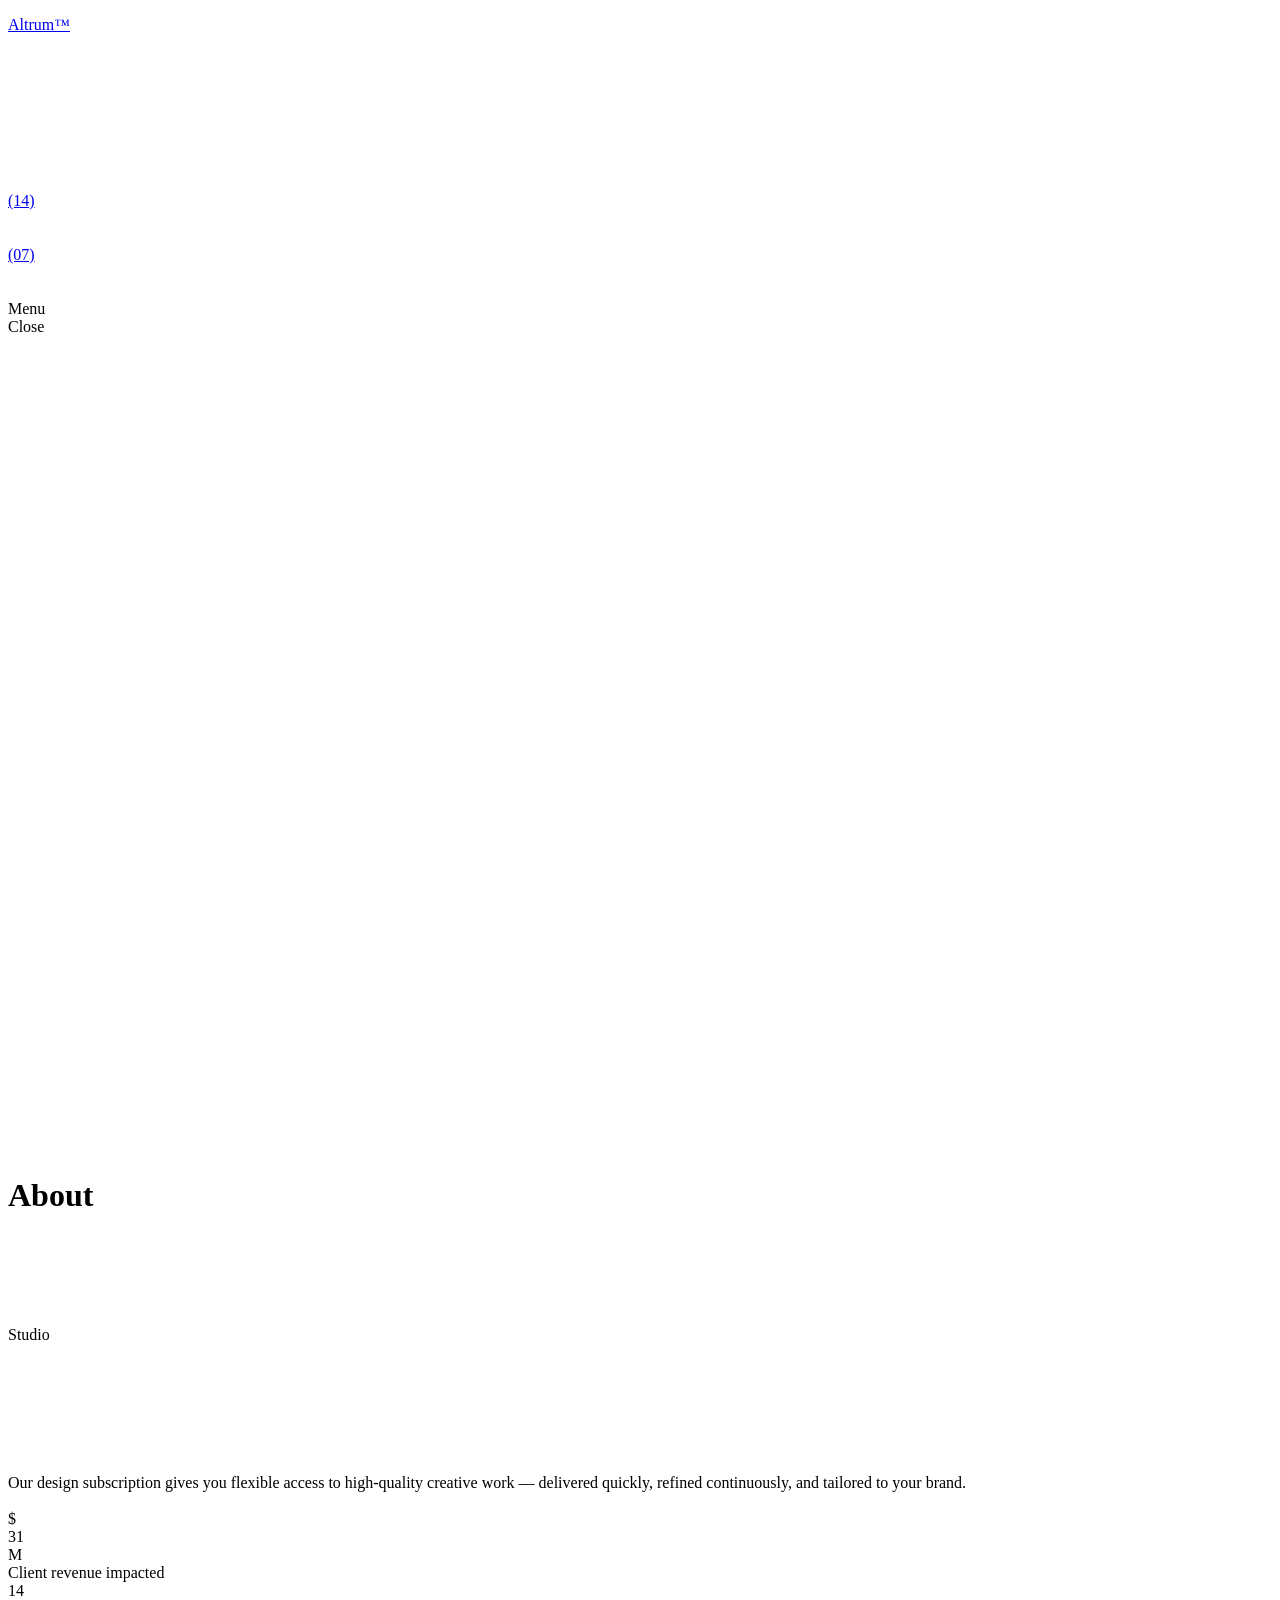
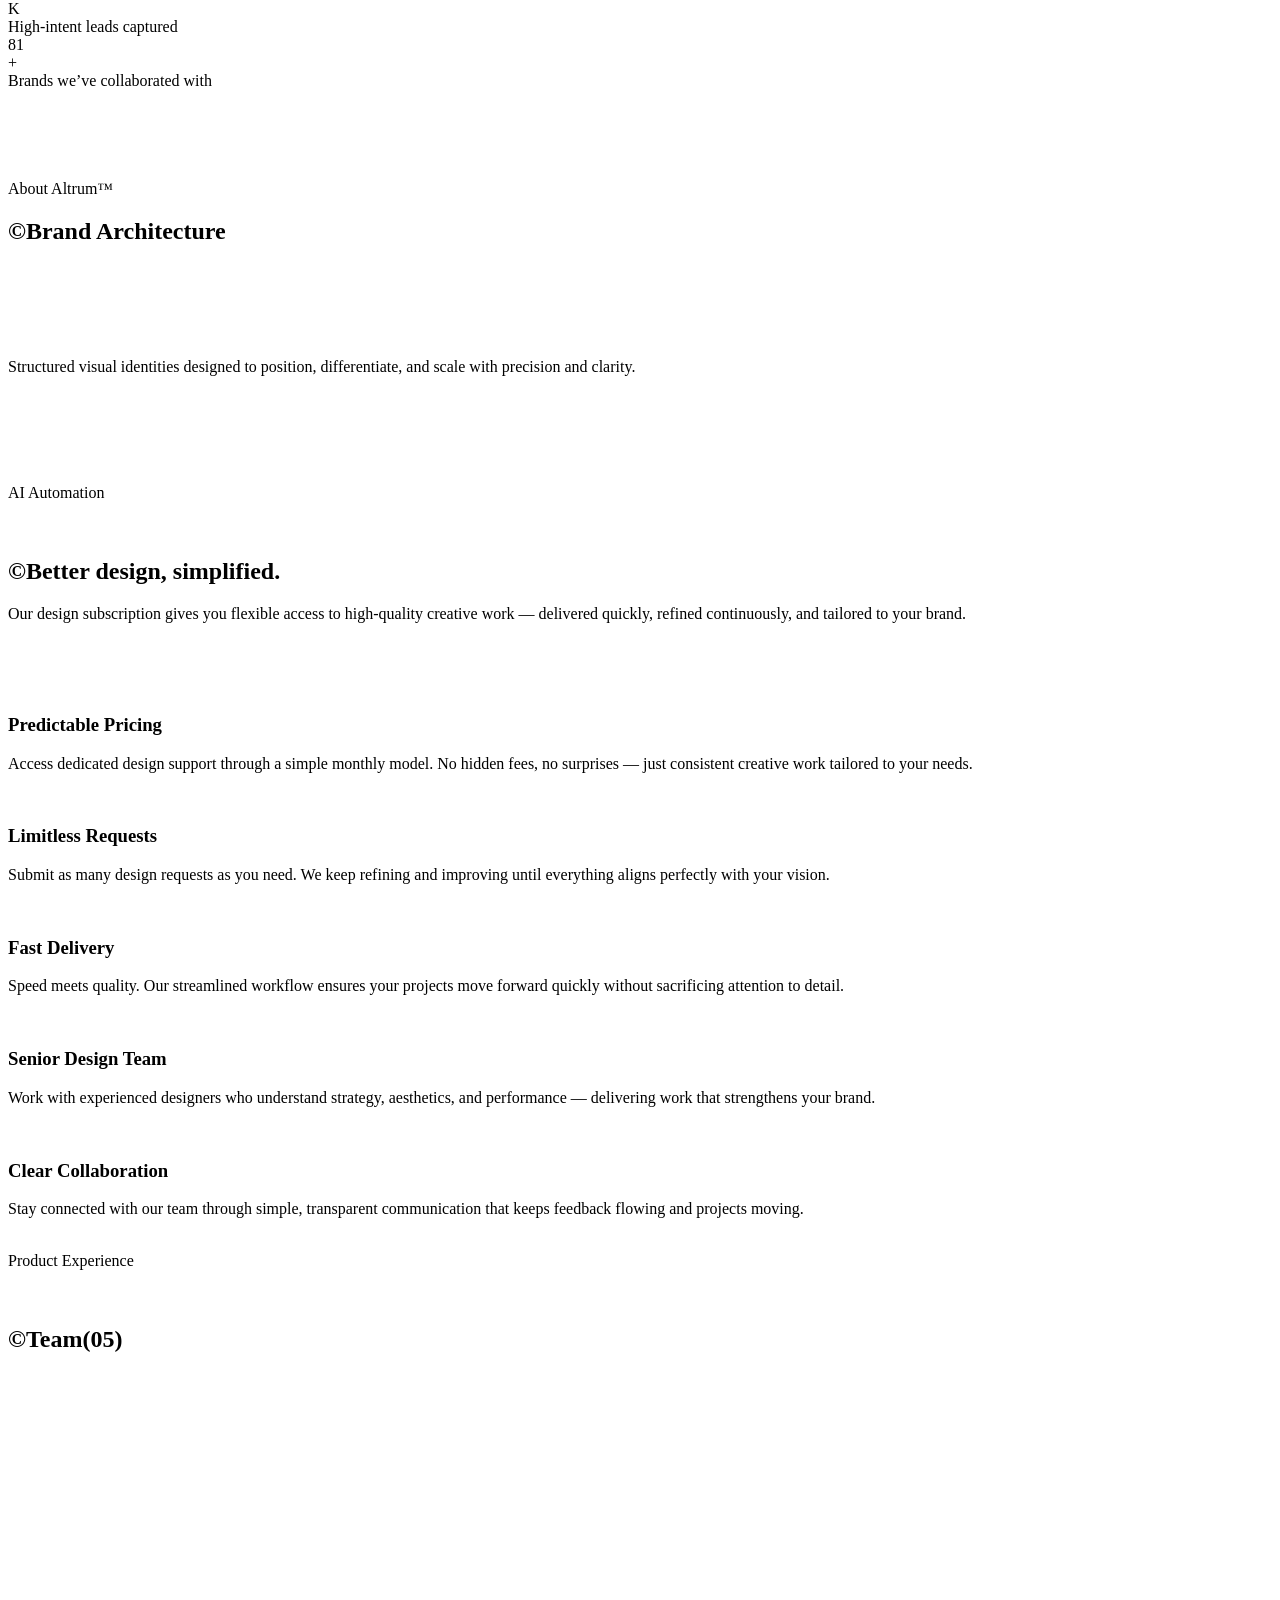
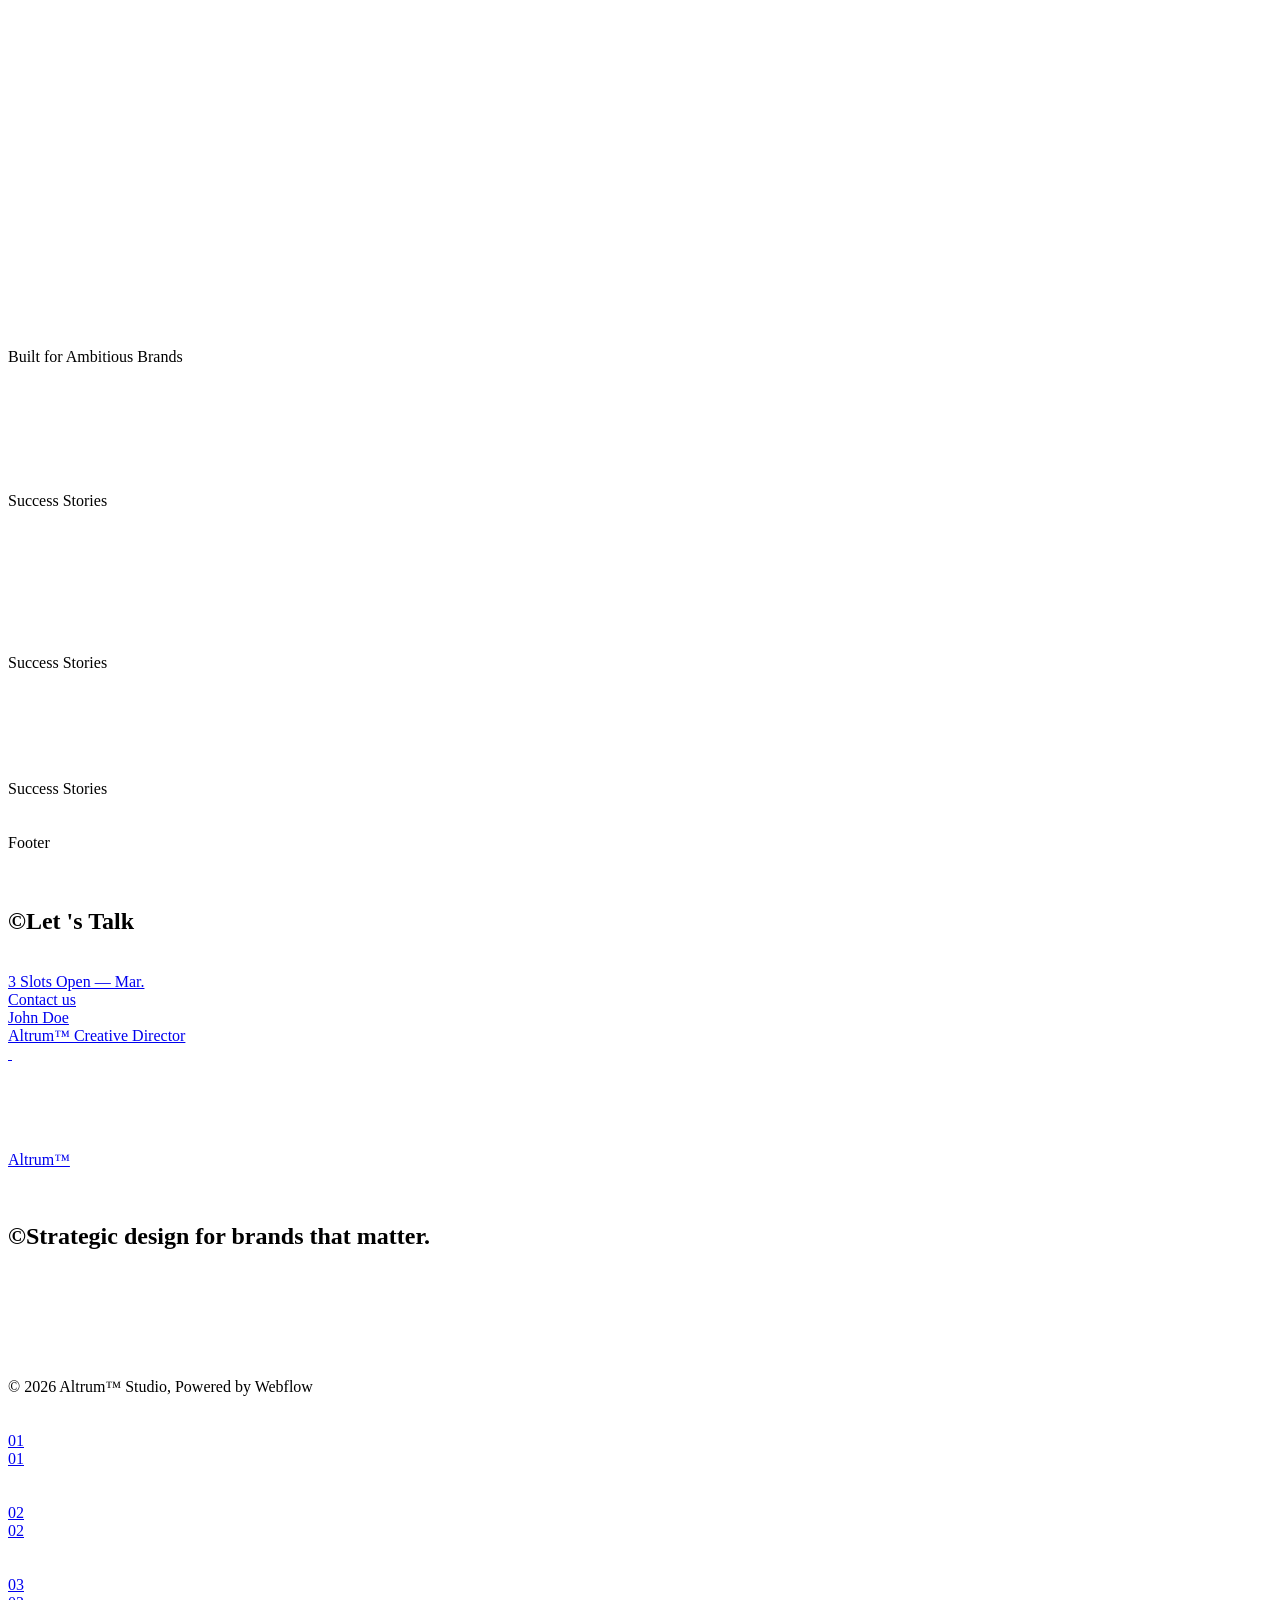
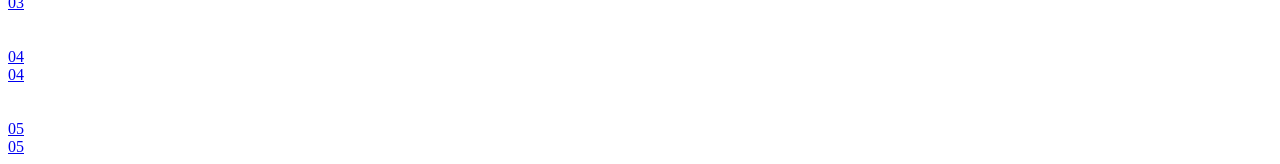
==== about.html @ 9a15416f "Create about.html" ====
<!DOCTYPE html>
<!-- This site was created in Webflow. https://webflow.com -->
<!-- Last Published: Thu Mar 19 2026 15:24:27 GMT+0000 (Coordinated Universal Time) -->
<html data-wf-domain="altrum-template.webflow.io" data-wf-page="699ed6f18aceafc086e38a6e" data-wf-site="699ed6f18aceafc086e38a82" lang="en">
    <head>
        <meta charset="utf-8"/>
        <title>About - Altrum™ - Webflow HTML website template</title>
        <meta content="Altrum™ is a contemporary Webflow template created to elevate your portfolio with clean composition and delicate motion effects." name="description"/>
        <meta content="About - Altrum™ - Webflow HTML website template" property="og:title"/>
        <meta content="Altrum™ is a contemporary Webflow template created to elevate your portfolio with clean composition and delicate motion effects." property="og:description"/>
        <meta content="https://cdn.prod.website-files.com/699ed6f18aceafc086e38a82/69aada6f962996914325fb68_screenshot.jpg" property="og:image"/>
        <meta content="About - Altrum™ - Webflow HTML website template" property="twitter:title"/>
        <meta content="Altrum™ is a contemporary Webflow template created to elevate your portfolio with clean composition and delicate motion effects." property="twitter:description"/>
        <meta property="og:type" content="website"/>
        <meta content="summary_large_image" name="twitter:card"/>
        <meta content="width=device-width, initial-scale=1" name="viewport"/>
        <meta content="Webflow" name="generator"/>
        <link href="https://cdn.prod.website-files.com/699ed6f18aceafc086e38a82/css/altrum-template.webflow.shared.b0dd7b2c4.css" rel="stylesheet" type="text/css" integrity="sha384-sN17LEjbwhh0cKYR0HnXjlYFc0EL1KGSJtrIEFBYLXcaPNWw8B7HcNx3lR2cNCEX" crossorigin="anonymous"/>
        <style>
            html.w-mod-js:not(.w-mod-ix3) :is(.line-absolute, .navigation-text-main, .top-text.logo.animated, .fixed-menu, .page-overlay-main, .line-small-divider, .hero-image, .button-small-name, .slot-live-overlay, .blur-div, .big-text-btn, .button-big-line-overlay, .button-big-arrow, .social-tooltip, .testimonials-card, .top-text.gray, .h2._01, .image-animation._02, .text-animation-card._02, .card-text._02, .image-animation._03, .text-animation-card._03, .card-text._03) {
                visibility: hidden !important;
            }
        </style>
        <link href="https://fonts.googleapis.com" rel="preconnect"/>
        <link href="https://fonts.gstatic.com" rel="preconnect" crossorigin="anonymous"/>
        <script src="https://ajax.googleapis.com/ajax/libs/webfont/1.6.26/webfont.js" type="text/javascript"></script>
        <script type="text/javascript">
            WebFont.load({
                google: {
                    families: ["Inter:300,400,500,600,700"]
                }
            });
        </script>
        <script type="text/javascript">
            !function(o, c) {
                var n = c.documentElement
                  , t = " w-mod-";
                n.className += t + "js",
                ("ontouchstart"in o || o.DocumentTouch && c instanceof DocumentTouch) && (n.className += t + "touch")
            }(window, document);
        </script>
        <link href="https://cdn.prod.website-files.com/699ed6f18aceafc086e38a82/699ed6f18aceafc086e38bf3_logo-small.jpg" rel="shortcut icon" type="image/x-icon"/>
        <link href="https://cdn.prod.website-files.com/699ed6f18aceafc086e38a82/699ed6f18aceafc086e38aa1_logo.png" rel="apple-touch-icon"/>
        <script type="application/ld+json">
            {
                "@context": "https://schema.org",
                "@type": "AboutPage",
                "name": "About Altrum™ Studio",
                "url": "/about",
                "inLanguage": "en",
                "description": "A design-led expression combining structured clarity, modern 3D visuals, and US-inspired digital thinking, shaped by aesthetics & Altrum™.",
                "about": {
                    "@type": "Organization",
                    "@id": "https://schema.org/#Organization",
                    "name": "Altrum™ Studio",
                    "description": "Strategic design for brands that matter. Our design subscription gives you flexible access to high-quality creative work — delivered quickly, refined continuously, and tailored to your brand.",
                    "email": "contact@altrum.studio",
                    "telephone": "+1 100 300 404",
                    "sameAs": [
                        "https://instragram.com/",
                        "https://x.com/",
                        "https://linkedin.com/"
                    ],
                    "employee": [
                        {
                            "@type": "Person",
                            "name": "Adrian Keller",
                            "jobTitle": "Founder"
                        },
                        {
                            "@type": "Person",
                            "name": "Luca Moretti",
                            "jobTitle": "Lead Product Designer"
                        },
                        {
                            "@type": "Person",
                            "name": "Elena Novak",
                            "jobTitle": "UI/UX Designer"
                        },
                        {
                            "@type": "Person",
                            "name": "Daniel Hartmann",
                            "jobTitle": "Webflow Developer"
                        },
                        {
                            "@type": "Person",
                            "name": "Maya Laurent",
                            "jobTitle": "Framer Specialist"
                        }
                    ]
                },
                "mainEntity": {
                    "@type": "Service",
                    "name": "Design Subscription Service",
                    "description": "Flexible access to high-quality creative work — delivered quickly, refined continuously, and tailored to your brand.",
                    "serviceType": [
                        "Brand Architecture",
                        "Experience Design",
                        "Web Engineering"
                    ],
                    "provider": {
                        "@type": "Organization",
                        "name": "Altrum™ Studio"
                    }
                },
                "review": [
                    {
                        "@type": "Review",
                        "author": {
                            "@type": "Person",
                            "name": "Emma Larsen",
                            "jobTitle": "Creative Director",
                            "worksFor": {
                                "@type": "Organization",
                                "name": "Acme"
                            }
                        },
                        "reviewBody": "Altrum™ transformed our vision into a refined digital system that feels both strategic and effortless. Their attention to detail and clarity in execution made the entire process seamless."
                    },
                    {
                        "@type": "Review",
                        "author": {
                            "@type": "Person",
                            "name": "Daniel Whitmore",
                            "jobTitle": "Marketing",
                            "worksFor": {
                                "@type": "Organization",
                                "name": "VK Group"
                            }
                        },
                        "reviewBody": "What impressed us most was their structured thinking. Every design decision had purpose, every interaction had intention. Altrum™."
                    },
                    {
                        "@type": "Review",
                        "author": {
                            "@type": "Person",
                            "name": "Sofia Reinhardt",
                            "jobTitle": "CEO",
                            "worksFor": {
                                "@type": "Organization",
                                "name": "Elevate Technologies"
                            }
                        },
                        "reviewBody": "Working with Altrum™ felt like partnering with an in-house strategic team. They challenged our ideas, strengthened our positioning, and delivered a platform built to scale."
                    }
                ]
            }</script>
    </head>
    <body data-wf-target="[[[&quot;699ed6f18aceafc086e38a6e&quot;,&quot;68231f44c95858ca00c3ab42&quot;],[]]]">
        <div class="blur-effect"></div>
        <div class="navigation-top">
            <div data-w-id="3f11dda1-59af-fb4a-c839-097037349a12" data-animation="default" data-collapse="medium" data-duration="400" data-easing="ease" data-easing2="ease" role="banner" class="navbar w-nav">
                <a href="/" id="w-node-_3f11dda1-59af-fb4a-c839-097037349a13-37349a11" class="logo-first w-inline-block">
                    <p class="top-text logo">Altrum™</p>
                    <p class="top-text logo animated">Studio</p>
                </a>
                <div id="w-node-_3f11dda1-59af-fb4a-c839-097037349a18-37349a11" class="make-grid hide-mobile">
                    <nav role="navigation" class="nav-menu first w-nav-menu">
                        <a href="/" class="button-link w-inline-block">
                            <div class="button-flex">
                                <div class="text-overflow">
                                    <div class="navigation-text-main _01">Home</div>
                                    <div class="navigation-text-main _02">Home</div>
                                </div>
                                <div class="line-divider">
                                    <div class="line-absolute"></div>
                                </div>
                            </div>
                        </a>
                        <a href="/about" aria-current="page" class="button-link w-inline-block w--current">
                            <div class="button-flex">
                                <div class="text-overflow">
                                    <div class="navigation-text-main _01">About</div>
                                    <div class="navigation-text-main _02">About</div>
                                </div>
                                <div class="line-divider">
                                    <div class="line-absolute"></div>
                                </div>
                            </div>
                        </a>
                        <a href="/work" class="button-link w-inline-block">
                            <div class="button-flex">
                                <div class="text-overflow">
                                    <div class="navigation-text-main _01">
                                        Work<br/>
                                    </div>
                                    <div class="navigation-text-main _02">Work</div>
                                </div>
                                <div class="line-divider">
                                    <div class="line-absolute"></div>
                                </div>
                            </div>
                            <div class="number-text">(14)</div>
                        </a>
                        <a href="/services" class="button-link w-inline-block">
                            <div class="button-flex">
                                <div class="text-overflow">
                                    <div class="navigation-text-main _01">Services</div>
                                    <div class="navigation-text-main _02">Services</div>
                                </div>
                                <div class="line-divider">
                                    <div class="line-absolute"></div>
                                </div>
                            </div>
                            <div class="number-text">(07)</div>
                        </a>
                        <a href="/contact" class="button-link w-inline-block">
                            <div class="button-flex">
                                <div class="text-overflow">
                                    <div class="navigation-text-main _01">Contact</div>
                                    <div class="navigation-text-main _02">Contact</div>
                                </div>
                                <div class="line-divider">
                                    <div class="line-absolute"></div>
                                </div>
                            </div>
                        </a>
                    </nav>
                </div>
                <div id="w-node-_3f11dda1-59af-fb4a-c839-097037349a29-37349a11" class="last-part">
                    <div class="last-item">
                        <div class="hamburger-flex">
                            <div class="hamburger-text">
                                <div class="text-small-menu">Menu</div>
                                <div class="text-small-menu">Close</div>
                            </div>
                            <div class="hamburger-wrapper">
                                <div class="hamburger-line _01"></div>
                                <div class="hamburger-line _02"></div>
                            </div>
                        </div>
                    </div>
                </div>
                <div class="fixed-menu">
                    <div class="navbar-wrapper">
                        <div class="navbar-skew-fixed">
                            <div class="navbar-skew-wrapper">
                                <div class="skew-line-div"></div>
                            </div>
                        </div>
                        <div class="navigation-content">
                            <div class="menu-big-first">
                                <a href="/" class="button-big-menu w-inline-block">
                                    <div class="button-big-flex">
                                        <img width="18" loading="lazy" alt="" src="https://cdn.prod.website-files.com/699ed6f18aceafc086e38a82/699f89c49271389efbdafdbc_arrows.png" class="button-big-arrow"/>
                                        <div class="big-text-btn">Home</div>
                                        <div class="number-small-btn">
                                            <div class="number-small-big-menu">01</div>
                                            <div class="number-small-big-menu">01</div>
                                        </div>
                                    </div>
                                    <div class="button-big-line">
                                        <div class="button-big-line-overlay"></div>
                                    </div>
                                </a>
                                <a href="/about" aria-current="page" class="button-big-menu w-inline-block w--current">
                                    <div class="button-big-flex">
                                        <img width="18" loading="lazy" alt="" src="https://cdn.prod.website-files.com/699ed6f18aceafc086e38a82/699f89c49271389efbdafdbc_arrows.png" class="button-big-arrow"/>
                                        <div class="big-text-btn">About</div>
                                        <div class="number-small-btn">
                                            <div class="number-small-big-menu">02</div>
                                            <div class="number-small-big-menu">02</div>
                                        </div>
                                    </div>
                                    <div class="button-big-line">
                                        <div class="button-big-line-overlay"></div>
                                    </div>
                                </a>
                                <a href="/work" class="button-big-menu w-inline-block">
                                    <div class="button-big-flex">
                                        <img width="18" loading="lazy" alt="" src="https://cdn.prod.website-files.com/699ed6f18aceafc086e38a82/699f89c49271389efbdafdbc_arrows.png" class="button-big-arrow"/>
                                        <div class="big-text-btn">Work</div>
                                        <div class="number-small-btn">
                                            <div class="number-small-big-menu">03</div>
                                            <div class="number-small-big-menu">03</div>
                                        </div>
                                    </div>
                                    <div class="button-big-line">
                                        <div class="button-big-line-overlay"></div>
                                    </div>
                                </a>
                                <a href="/blog" class="button-big-menu w-inline-block">
                                    <div class="button-big-flex">
                                        <img width="18" loading="lazy" alt="" src="https://cdn.prod.website-files.com/699ed6f18aceafc086e38a82/699f89c49271389efbdafdbc_arrows.png" class="button-big-arrow"/>
                                        <div class="big-text-btn">News</div>
                                        <div class="number-small-btn">
                                            <div class="number-small-big-menu">04</div>
                                            <div class="number-small-big-menu">04</div>
                                        </div>
                                    </div>
                                    <div class="button-big-line">
                                        <div class="button-big-line-overlay"></div>
                                    </div>
                                </a>
                                <a href="/contact" class="button-big-menu w-inline-block">
                                    <div class="button-big-flex">
                                        <img width="18" loading="lazy" alt="" src="https://cdn.prod.website-files.com/699ed6f18aceafc086e38a82/699f89c49271389efbdafdbc_arrows.png" class="button-big-arrow"/>
                                        <div class="big-text-btn">Contact</div>
                                        <div class="number-small-btn">
                                            <div class="number-small-big-menu">05</div>
                                            <div class="number-small-big-menu">05</div>
                                        </div>
                                    </div>
                                    <div class="button-big-line">
                                        <div class="button-big-line-overlay"></div>
                                    </div>
                                </a>
                            </div>
                            <div class="menu-big-second">
                                <div class="social-flex">
                                    <a href="https://instragram.com/" class="social-icon w-inline-block">
                                        <img loading="lazy" src="https://cdn.prod.website-files.com/699ed6f18aceafc086e38a82/69a04f1ac43e5c7beedc0f7e_insta.webp" alt="" sizes="(max-width: 512px) 100vw, 512px" srcset="https://cdn.prod.website-files.com/699ed6f18aceafc086e38a82/69a04f1ac43e5c7beedc0f7e_insta-p-500.png 500w, https://cdn.prod.website-files.com/699ed6f18aceafc086e38a82/69a04f1ac43e5c7beedc0f7e_insta.webp 512w" class="social-image"/>
                                        <div class="social-tooltip">
                                            <div class="tooltip-bg">
                                                <div>Instagram</div>
                                            </div>
                                            <img width="16" loading="lazy" alt="" src="https://cdn.prod.website-files.com/699ed6f18aceafc086e38a82/69a5d69c01b166c0e7ffd22e_triangle-dpng.webp" class="image"/>
                                        </div>
                                    </a>
                                    <a href="https://x.com/" class="social-icon w-inline-block">
                                        <img loading="lazy" src="https://cdn.prod.website-files.com/699ed6f18aceafc086e38a82/69a04f1ad0d6334fead72ae2_x.webp" alt="" sizes="(max-width: 512px) 100vw, 512px" srcset="https://cdn.prod.website-files.com/699ed6f18aceafc086e38a82/69a04f1ad0d6334fead72ae2_x-p-500.png 500w, https://cdn.prod.website-files.com/699ed6f18aceafc086e38a82/69a04f1ad0d6334fead72ae2_x.webp 512w" class="social-image"/>
                                        <div class="social-tooltip">
                                            <div class="tooltip-bg">
                                                <div>X</div>
                                            </div>
                                            <img width="16" loading="lazy" alt="" src="https://cdn.prod.website-files.com/699ed6f18aceafc086e38a82/69a5d69c01b166c0e7ffd22e_triangle-dpng.webp" class="image"/>
                                        </div>
                                    </a>
                                    <a href="https://linkedin.com/" class="social-icon w-inline-block">
                                        <img loading="lazy" src="https://cdn.prod.website-files.com/699ed6f18aceafc086e38a82/69a04f1a7e0ba6af281734f3_li.webp" alt="" sizes="(max-width: 512px) 100vw, 512px" srcset="https://cdn.prod.website-files.com/699ed6f18aceafc086e38a82/69a04f1a7e0ba6af281734f3_li-p-500.webp 500w, https://cdn.prod.website-files.com/699ed6f18aceafc086e38a82/69a04f1a7e0ba6af281734f3_li.webp 512w" class="social-image"/>
                                        <div class="social-tooltip">
                                            <div class="tooltip-bg">
                                                <div>LinkedIn</div>
                                            </div>
                                            <img width="16" loading="lazy" alt="" src="https://cdn.prod.website-files.com/699ed6f18aceafc086e38a82/69a5d69c01b166c0e7ffd22e_triangle-dpng.webp" class="image"/>
                                        </div>
                                    </a>
                                </div>
                                <div class="divider-xs"></div>
                                <div class="flex-main-small">
                                    <a data-wf--button-arrow--variant="base" href="https://www.flowmance.com/" target="_blank" class="button-arrow w-inline-block">
                                        <img width="9" loading="lazy" alt="" src="https://cdn.prod.website-files.com/699ed6f18aceafc086e38a82/699f89c49271389efbdafdbc_arrows.png" class="arrow-gray"/>
                                        <div class="button-title-flex">
                                            <div class="button-small-name">All Templates</div>
                                            <div class="button-small-name">All Templates</div>
                                        </div>
                                    </a>
                                    <a data-wf--button-arrow--variant="base" href="https://www.flowmance.com/pricing" target="_blank" class="button-arrow w-inline-block">
                                        <img width="9" loading="lazy" alt="" src="https://cdn.prod.website-files.com/699ed6f18aceafc086e38a82/699f89c49271389efbdafdbc_arrows.png" class="arrow-gray"/>
                                        <div class="button-title-flex">
                                            <div class="button-small-name">Unlock All Access</div>
                                            <div class="button-small-name">Unlock All Access</div>
                                        </div>
                                    </a>
                                </div>
                                <div class="copywrith-dark">
                                    <div>© 2026 Altrum™ Studio</div>
                                </div>
                            </div>
                        </div>
                    </div>
                </div>
            </div>
        </div>
        <div class="main-content">
            <div class="hero for-inner sec">
                <div class="hero-image">
                    <div class="line-effect-divider">
                        <div class="line-small-divider"></div>
                        <div class="line-small-divider"></div>
                        <div class="line-small-divider"></div>
                        <div class="line-small-divider"></div>
                        <div class="line-small-divider"></div>
                        <div class="line-small-divider"></div>
                        <div class="line-small-divider"></div>
                        <div class="line-small-divider"></div>
                        <div class="line-small-divider"></div>
                        <div class="line-small-divider"></div>
                        <div class="line-small-divider"></div>
                        <div class="line-small-divider"></div>
                        <div class="line-small-divider"></div>
                        <div class="line-small-divider"></div>
                        <div class="line-small-divider"></div>
                    </div>
                    <img src="https://cdn.prod.website-files.com/699ed6f18aceafc086e38a82/69aac22ee57bae59154f2ce4_Collaborative%20Discussion%20(3).webp" loading="eager" sizes="(max-width: 2400px) 100vw, 2400px" srcset="https://cdn.prod.website-files.com/699ed6f18aceafc086e38a82/69aac22ee57bae59154f2ce4_Collaborative%20Discussion%20(3)-p-500.webp 500w, https://cdn.prod.website-files.com/699ed6f18aceafc086e38a82/69aac22ee57bae59154f2ce4_Collaborative%20Discussion%20(3)-p-800.webp 800w, https://cdn.prod.website-files.com/699ed6f18aceafc086e38a82/69aac22ee57bae59154f2ce4_Collaborative%20Discussion%20(3)-p-1080.webp 1080w, https://cdn.prod.website-files.com/699ed6f18aceafc086e38a82/69aac22ee57bae59154f2ce4_Collaborative%20Discussion%20(3)-p-1600.webp 1600w, https://cdn.prod.website-files.com/699ed6f18aceafc086e38a82/69aac22ee57bae59154f2ce4_Collaborative%20Discussion%20(3)-p-2000.webp 2000w, https://cdn.prod.website-files.com/699ed6f18aceafc086e38a82/69aac22ee57bae59154f2ce4_Collaborative%20Discussion%20(3).webp 2400w" alt="" class="bg-video _100"/>
                    <div class="radius-gradient-shadow"></div>
                    <div data-poster-url="https://cdn.prod.website-files.com/699ed6f18aceafc086e38a82%2F69a593bef47cd9955a19a694_rays-2_poster.0000000.jpg" data-video-urls="https://cdn.prod.website-files.com/699ed6f18aceafc086e38a82%2F69a593bef47cd9955a19a694_rays-2_mp4.mp4,https://cdn.prod.website-files.com/699ed6f18aceafc086e38a82%2F69a593bef47cd9955a19a694_rays-2_webm.webm" data-autoplay="true" data-loop="true" data-wf-ignore="true" class="bg-overlay w-background-video w-background-video-atom">
                        <video id="02e633fb-84a6-aaff-b444-dcb0364ac913-video" autoplay="" loop="" style="background-image:url(&quot;https://cdn.prod.website-files.com/699ed6f18aceafc086e38a82%2F69a593bef47cd9955a19a694_rays-2_poster.0000000.jpg&quot;)" muted="" playsinline="" data-wf-ignore="true" data-object-fit="cover">
                            <source src="https://cdn.prod.website-files.com/699ed6f18aceafc086e38a82%2F69a593bef47cd9955a19a694_rays-2_mp4.mp4" data-wf-ignore="true"/>
                            <source src="https://cdn.prod.website-files.com/699ed6f18aceafc086e38a82%2F69a593bef47cd9955a19a694_rays-2_webm.webm" data-wf-ignore="true"/>
                        </video>
                    </div>
                </div>
                <div class="hero-content">
                    <div class="container">
                        <div>
                            <div class="plus-grid flex">
                                <h1 id="w-node-_02e633fb-84a6-aaff-b444-dcb0364ac918-86e38a6e" class="h1">About</h1>
                            </div>
                        </div>
                    </div>
                    <div class="container">
                        <div class="logo-hero make-gr">
                            <div id="w-node-_87b3bce6-20d0-59f5-12a1-3bf71de20dc0-86e38a6e" class="plus-wrapper show">
                                <div data-wf--plus-icon--variant="base" class="plus-icon">
                                    <img src="https://cdn.prod.website-files.com/699ed6f18aceafc086e38a82/69a03137ec5530c51522b5ff_plus.webp" loading="lazy" alt=""/>
                                </div>
                            </div>
                            <div id="w-node-_87b3bce6-20d0-59f5-12a1-3bf71de20dc2-86e38a6e" class="plus-wrapper show">
                                <div data-wf--plus-icon--variant="base" class="plus-icon">
                                    <img src="https://cdn.prod.website-files.com/699ed6f18aceafc086e38a82/69a03137ec5530c51522b5ff_plus.webp" loading="lazy" alt=""/>
                                </div>
                            </div>
                            <div id="w-node-_87b3bce6-20d0-59f5-12a1-3bf71de20dc4-86e38a6e" class="plus-wrapper show">
                                <div data-wf--plus-icon--variant="base" class="plus-icon">
                                    <img src="https://cdn.prod.website-files.com/699ed6f18aceafc086e38a82/69a03137ec5530c51522b5ff_plus.webp" loading="lazy" alt=""/>
                                </div>
                            </div>
                            <div id="w-node-_87b3bce6-20d0-59f5-12a1-3bf71de20dc6-86e38a6e" class="plus-wrapper show">
                                <div data-wf--plus-icon--variant="base" class="plus-icon">
                                    <img src="https://cdn.prod.website-files.com/699ed6f18aceafc086e38a82/69a03137ec5530c51522b5ff_plus.webp" loading="lazy" alt=""/>
                                </div>
                            </div>
                        </div>
                    </div>
                </div>
            </div>
            <section class="section">
                <div class="container">
                    <div class="title-small-main">
                        <div id="w-node-c7ce65a9-e90d-cc5d-559a-e65e4e119aa2-86e38a6e" class="flex-small-title">
                            <div data-wf--plus-icon--variant="second" class="plus-icon w-variant-001b65ae-dd0f-2ce8-c9c5-a9d1ab468148">
                                <img src="https://cdn.prod.website-files.com/699ed6f18aceafc086e38a82/69a03137ec5530c51522b5ff_plus.webp" loading="lazy" alt=""/>
                            </div>
                            <div class="top-text">Studio</div>
                        </div>
                        <div id="w-node-c7ce65a9-e90d-cc5d-559a-e65e4e119aa6-86e38a6e" class="flex-small-title">
                            <div class="top-text gray">©Edition 01</div>
                        </div>
                        <div id="w-node-c7ce65a9-e90d-cc5d-559a-e65e4e119aa9-86e38a6e">
                            <img width="11" loading="lazy" alt="" src="https://cdn.prod.website-files.com/699ed6f18aceafc086e38a82/69a023ed38982c825d59ca03_arrows-2.webp" class="arrow-gray hide-mobile"/>
                        </div>
                    </div>
                    <div class="divider-m"></div>
                    <div class="about-grid">
                        <div class="spc-btw">
                            <h2 class="h2 _01 wkp big">A design-led expression combining structured clarity, modern 3D visuals, and US-inspired digital thinking, shaped by aesthetics &amp;Altrum™.</h2>
                            <div>
                                <div class="card-text rl-2">Our design subscription gives you flexible access to high-quality creative work — delivered quickly, refined continuously, and tailored to your brand.</div>
                            </div>
                        </div>
                        <div>
                            <div class="photo-wrapper">
                                <img sizes="(max-width: 2400px) 100vw, 2400px" srcset="https://cdn.prod.website-files.com/699ed6f18aceafc086e38a82/69aad2d99134c95b42d2a3bc_about-2-p-500.webp 500w, https://cdn.prod.website-files.com/699ed6f18aceafc086e38a82/69aad2d99134c95b42d2a3bc_about-2-p-800.webp 800w, https://cdn.prod.website-files.com/699ed6f18aceafc086e38a82/69aad2d99134c95b42d2a3bc_about-2-p-1080.webp 1080w, https://cdn.prod.website-files.com/699ed6f18aceafc086e38a82/69aad2d99134c95b42d2a3bc_about-2-p-1600.webp 1600w, https://cdn.prod.website-files.com/699ed6f18aceafc086e38a82/69aad2d99134c95b42d2a3bc_about-2-p-2000.webp 2000w, https://cdn.prod.website-files.com/699ed6f18aceafc086e38a82/69aad2d99134c95b42d2a3bc_about-2.webp 2400w" alt="" src="https://cdn.prod.website-files.com/699ed6f18aceafc086e38a82/69aad2d99134c95b42d2a3bc_about-2.webp" loading="eager" class="work-photo-first"/>
                            </div>
                        </div>
                    </div>
                    <div class="divider-xl"></div>
                    <div class="metric-grid">
                        <div>
                            <div class="numver-block">
                                <div class="metric-number small-gray">$</div>
                                <div class="metric-number">31</div>
                                <div class="metric-number">M</div>
                            </div>
                            <div class="divider-xs"></div>
                            <div>
                                <div class="card-text rl-2">Client revenue impacted</div>
                            </div>
                        </div>
                        <div>
                            <div class="numver-block">
                                <div class="metric-number">14</div>
                                <div class="metric-number small-gray">K</div>
                            </div>
                            <div class="divider-xs"></div>
                            <div>
                                <div class="card-text rl-2">High-intent leads captured</div>
                            </div>
                        </div>
                        <div>
                            <div class="numver-block">
                                <div class="metric-number">81</div>
                                <div class="metric-number small-gray">+</div>
                            </div>
                            <div class="divider-xs"></div>
                            <div>
                                <div class="card-text rl-2">Brands we’ve collaborated with</div>
                            </div>
                        </div>
                    </div>
                </div>
            </section>
            <section class="section-about">
                <div class="section-sticky">
                    <div class="about-split">
                        <div class="photo-split">
                            <div class="photo-main _01">
                                <img src="https://cdn.prod.website-files.com/699ed6f18aceafc086e38a82/69a5ead51dd12904710fd31c_pt-1.webp" loading="lazy" sizes="(max-width: 2400px) 100vw, 2400px" srcset="https://cdn.prod.website-files.com/699ed6f18aceafc086e38a82/69a5ead51dd12904710fd31c_pt-1-p-500.webp 500w, https://cdn.prod.website-files.com/699ed6f18aceafc086e38a82/69a5ead51dd12904710fd31c_pt-1-p-800.webp 800w, https://cdn.prod.website-files.com/699ed6f18aceafc086e38a82/69a5ead51dd12904710fd31c_pt-1-p-1080.webp 1080w, https://cdn.prod.website-files.com/699ed6f18aceafc086e38a82/69a5ead51dd12904710fd31c_pt-1-p-1600.webp 1600w, https://cdn.prod.website-files.com/699ed6f18aceafc086e38a82/69a5ead51dd12904710fd31c_pt-1-p-2000.webp 2000w, https://cdn.prod.website-files.com/699ed6f18aceafc086e38a82/69a5ead51dd12904710fd31c_pt-1.webp 2400w" alt="" class="image-animation _01"/>
                            </div>
                            <div class="photo-main _02">
                                <img src="https://cdn.prod.website-files.com/699ed6f18aceafc086e38a82/69a5ead5e94c2e1266995f49_pt-2.webp" loading="lazy" sizes="(max-width: 2400px) 100vw, 2400px" srcset="https://cdn.prod.website-files.com/699ed6f18aceafc086e38a82/69a5ead5e94c2e1266995f49_pt-2-p-500.webp 500w, https://cdn.prod.website-files.com/699ed6f18aceafc086e38a82/69a5ead5e94c2e1266995f49_pt-2-p-800.webp 800w, https://cdn.prod.website-files.com/699ed6f18aceafc086e38a82/69a5ead5e94c2e1266995f49_pt-2-p-1080.webp 1080w, https://cdn.prod.website-files.com/699ed6f18aceafc086e38a82/69a5ead5e94c2e1266995f49_pt-2-p-1600.webp 1600w, https://cdn.prod.website-files.com/699ed6f18aceafc086e38a82/69a5ead5e94c2e1266995f49_pt-2-p-2000.webp 2000w, https://cdn.prod.website-files.com/699ed6f18aceafc086e38a82/69a5ead5e94c2e1266995f49_pt-2.webp 2400w" alt="" class="image-animation _02"/>
                            </div>
                            <div class="photo-main _03">
                                <img src="https://cdn.prod.website-files.com/699ed6f18aceafc086e38a82/69a5ebd9ea0388e899b17f35_pt-3.webp" loading="lazy" sizes="(max-width: 2400px) 100vw, 2400px" srcset="https://cdn.prod.website-files.com/699ed6f18aceafc086e38a82/69a5ebd9ea0388e899b17f35_pt-3-p-500.webp 500w, https://cdn.prod.website-files.com/699ed6f18aceafc086e38a82/69a5ebd9ea0388e899b17f35_pt-3-p-800.webp 800w, https://cdn.prod.website-files.com/699ed6f18aceafc086e38a82/69a5ebd9ea0388e899b17f35_pt-3-p-1080.webp 1080w, https://cdn.prod.website-files.com/699ed6f18aceafc086e38a82/69a5ebd9ea0388e899b17f35_pt-3-p-1600.webp 1600w, https://cdn.prod.website-files.com/699ed6f18aceafc086e38a82/69a5ebd9ea0388e899b17f35_pt-3-p-2000.webp 2000w, https://cdn.prod.website-files.com/699ed6f18aceafc086e38a82/69a5ebd9ea0388e899b17f35_pt-3.webp 2400w" alt="" class="image-animation _03"/>
                            </div>
                        </div>
                        <div class="content-split">
                            <div class="title-small-main _01 rvs">
                                <div id="w-node-_7ff2a4c1-7a85-89f5-6a4d-3a26787768fe-86e38a6e" class="top-text gray">©Edition 02</div>
                                <div id="w-node-_7ff2a4c1-7a85-89f5-6a4d-3a2678776900-86e38a6e" class="flex-small-title">
                                    <div data-wf--plus-icon--variant="second" class="plus-icon w-variant-001b65ae-dd0f-2ce8-c9c5-a9d1ab468148">
                                        <img src="https://cdn.prod.website-files.com/699ed6f18aceafc086e38a82/69a03137ec5530c51522b5ff_plus.webp" loading="lazy" alt=""/>
                                    </div>
                                    <div class="top-text">About Altrum™</div>
                                </div>
                            </div>
                            <div class="content-wrapper">
                                <h2 class="text-animation-card _01">©Brand Architecture</h2>
                                <h2 class="text-animation-card _02">©Experience Design</h2>
                                <h2 class="text-animation-card _03">©Web Engineering</h2>
                            </div>
                            <div class="flex-bottom">
                                <div class="content-wrapper second">
                                    <div class="text-wrapper-card second">
                                        <div class="card-text _01">Structured visual identities designed to position, differentiate, and scale with precision and clarity.</div>
                                        <div class="card-text _02">Thoughtfully crafted digital journeys designed to maximize engagement, enhance usability.</div>
                                        <div class="card-text _03">High-performance builds developed with precision, flexibility, and long-term growth in mind.</div>
                                    </div>
                                </div>
                                <div class="flex-lft">
                                    <a data-wf--button-arrow--variant="fill" href="/contact" class="button-arrow w-variant-08d6d02f-91c4-36cc-1de5-1a2f0f2dbaee w-inline-block">
                                        <img width="9" loading="lazy" alt="" src="https://cdn.prod.website-files.com/699ed6f18aceafc086e38a82/699f89c49271389efbdafdbc_arrows.png" class="arrow-gray w-variant-08d6d02f-91c4-36cc-1de5-1a2f0f2dbaee"/>
                                        <div class="button-title-flex w-variant-08d6d02f-91c4-36cc-1de5-1a2f0f2dbaee">
                                            <div class="button-small-name w-variant-08d6d02f-91c4-36cc-1de5-1a2f0f2dbaee">Get in touch</div>
                                            <div class="button-small-name w-variant-08d6d02f-91c4-36cc-1de5-1a2f0f2dbaee">Get in touch</div>
                                        </div>
                                    </a>
                                </div>
                            </div>
                        </div>
                    </div>
                </div>
            </section>
        </div>
        <section class="section">
            <div class="container">
                <div class="container">
                    <div>
                        <div class="title-small-main">
                            <div id="w-node-e13b70c1-d17e-344e-c415-52781e817624-86e38a6e" class="flex-small-title">
                                <div data-wf--plus-icon--variant="second" class="plus-icon w-variant-001b65ae-dd0f-2ce8-c9c5-a9d1ab468148">
                                    <img src="https://cdn.prod.website-files.com/699ed6f18aceafc086e38a82/69a03137ec5530c51522b5ff_plus.webp" loading="lazy" alt=""/>
                                </div>
                                <div class="top-text">AI Automation</div>
                            </div>
                            <div id="w-node-e13b70c1-d17e-344e-c415-52781e817628-86e38a6e">
                                <img width="11" loading="lazy" alt="" src="https://cdn.prod.website-files.com/699ed6f18aceafc086e38a82/69a023ed38982c825d59ca03_arrows-2.webp" class="arrow-gray hide-mobile"/>
                            </div>
                            <div id="w-node-e13b70c1-d17e-344e-c415-52781e81762a-86e38a6e" class="flex-small-title">
                                <div class="top-text gray">©Edition 03</div>
                            </div>
                        </div>
                    </div>
                    <div class="divider-xl"></div>
                    <div class="grid-request">
                        <div class="max-left">
                            <h2 class="h1 for-h2">©Better design, simplified.</h2>
                            <div class="divider-s"></div>
                            <div>
                                <div class="card-text rl-2">Our design subscription gives you flexible access to high-quality creative work — delivered quickly, refined continuously, and tailored to your brand.</div>
                            </div>
                            <div class="divider-m"></div>
                            <div class="flex-small-title space-btw">
                                <a data-wf--button-arrow--variant="fill" href="/" class="button-arrow w-variant-08d6d02f-91c4-36cc-1de5-1a2f0f2dbaee w-inline-block">
                                    <img width="9" loading="lazy" alt="" src="https://cdn.prod.website-files.com/699ed6f18aceafc086e38a82/699f89c49271389efbdafdbc_arrows.png" class="arrow-gray w-variant-08d6d02f-91c4-36cc-1de5-1a2f0f2dbaee"/>
                                    <div class="button-title-flex w-variant-08d6d02f-91c4-36cc-1de5-1a2f0f2dbaee">
                                        <div class="button-small-name w-variant-08d6d02f-91c4-36cc-1de5-1a2f0f2dbaee">View Pricing</div>
                                        <div class="button-small-name w-variant-08d6d02f-91c4-36cc-1de5-1a2f0f2dbaee">View Pricing</div>
                                    </div>
                                </a>
                            </div>
                        </div>
                        <div class="card-wrapper">
                            <div class="card-design _01">
                                <div class="card-content">
                                    <img src="https://cdn.prod.website-files.com/699ed6f18aceafc086e38a82/69a84d84158d9169f5431ff9_logoipsum-267.webp" loading="lazy" width="60" alt="" class="image-white"/>
                                    <div class="card-max">
                                        <h3 class="card-title">Predictable Pricing</h3>
                                        <p>Access dedicated design support through a simple monthly model. No hidden fees, no surprises — just consistent creative work tailored to your needs.</p>
                                    </div>
                                </div>
                            </div>
                            <div class="card-design _02">
                                <div class="card-content">
                                    <img src="https://cdn.prod.website-files.com/699ed6f18aceafc086e38a82/69a84d8414f69422755485b8_logoipsum-275.webp" loading="lazy" width="60" alt="" class="image-white"/>
                                    <div class="card-max">
                                        <h3 class="card-title">Limitless Requests</h3>
                                        <p>Submit as many design requests as you need. We keep refining and improving until everything aligns perfectly with your vision.</p>
                                    </div>
                                </div>
                            </div>
                            <div class="card-design _03">
                                <div class="card-content">
                                    <img src="https://cdn.prod.website-files.com/699ed6f18aceafc086e38a82/69a84d844ead8863ba2179fa_logoipsum-266.webp" loading="lazy" width="60" alt="" class="image-white"/>
                                    <div class="card-max">
                                        <h3 class="card-title">Fast Delivery</h3>
                                        <p>Speed meets quality. Our streamlined workflow ensures your projects move forward quickly without sacrificing attention to detail.</p>
                                    </div>
                                </div>
                            </div>
                            <div class="card-design _04">
                                <div class="card-content">
                                    <img src="https://cdn.prod.website-files.com/699ed6f18aceafc086e38a82/69a84d84c4b3f22af9fd1a3b_logoipsum-276%20(1).webp" loading="lazy" width="60" alt="" class="image-white"/>
                                    <div class="card-max">
                                        <h3 class="card-title">Senior Design Team</h3>
                                        <p>Work with experienced designers who understand strategy, aesthetics, and performance — delivering work that strengthens your brand.</p>
                                    </div>
                                </div>
                            </div>
                            <div class="card-design _05">
                                <div class="card-content">
                                    <img src="https://cdn.prod.website-files.com/699ed6f18aceafc086e38a82/69a84c2d8a1b8dc6205c93a5_logoipsum-269.webp" loading="lazy" width="60" alt="" class="image-white"/>
                                    <div class="card-max">
                                        <h3 class="card-title">Clear Collaboration</h3>
                                        <p>Stay connected with our team through simple, transparent communication that keeps feedback flowing and projects moving.</p>
                                    </div>
                                </div>
                            </div>
                        </div>
                    </div>
                </div>
            </div>
        </section>
        <section class="section for-services">
            <div class="gray-big-div">
                <div class="container">
                    <div>
                        <div class="title-small-main">
                            <div id="w-node-_761e0f68-0951-6594-3acc-01bd39e80737-86e38a6e" class="flex-small-title">
                                <div data-wf--plus-icon--variant="second" class="plus-icon w-variant-001b65ae-dd0f-2ce8-c9c5-a9d1ab468148">
                                    <img src="https://cdn.prod.website-files.com/699ed6f18aceafc086e38a82/69a03137ec5530c51522b5ff_plus.webp" loading="lazy" alt=""/>
                                </div>
                                <div class="top-text">Product Experience</div>
                            </div>
                            <div id="w-node-_761e0f68-0951-6594-3acc-01bd39e8073b-86e38a6e">
                                <img width="11" loading="lazy" alt="" src="https://cdn.prod.website-files.com/699ed6f18aceafc086e38a82/69a023ed38982c825d59ca03_arrows-2.webp" class="arrow-gray hide-mobile"/>
                            </div>
                            <div id="w-node-_761e0f68-0951-6594-3acc-01bd39e8073d-86e38a6e" class="flex-small-title">
                                <div class="top-text gray">©Edition 04</div>
                            </div>
                        </div>
                        <div class="margin-30">
                            <div class="grid-title">
                                <h2 class="h1 full-section">
                                    ©Team<span class="small-one">(05)</span>
                                </h2>
                            </div>
                        </div>
                    </div>
                    <div class="divider-xl"></div>
                    <div>
                        <div class="team-grid">
                            <div class="team-wrapper">
                                <div class="team-image">
                                    <img width="1200" loading="lazy" alt="" src="https://cdn.prod.website-files.com/699ed6f18aceafc086e38a82/699ed6f18aceafc086e38e32_team-3.webp"/>
                                </div>
                                <div>
                                    <div class="team-content">
                                        <h3 class="h2 _01 sm _600 lw">Adrian Keller</h3>
                                        <p class="top-text gray">Founder</p>
                                    </div>
                                </div>
                            </div>
                            <div class="team-wrapper">
                                <div class="team-image">
                                    <img width="1200" loading="lazy" alt="" src="https://cdn.prod.website-files.com/699ed6f18aceafc086e38a82/699ed6f18aceafc086e38e34_team-2.webp"/>
                                </div>
                                <div>
                                    <div class="team-content">
                                        <h3 class="h2 _01 sm _600 lw">Luca Moretti</h3>
                                        <p class="top-text gray">Lead Product Designer</p>
                                    </div>
                                </div>
                            </div>
                            <div class="team-wrapper">
                                <div class="team-image">
                                    <img width="1200" loading="lazy" alt="" src="https://cdn.prod.website-files.com/699ed6f18aceafc086e38a82/699ed6f18aceafc086e38e31_team-4.webp"/>
                                </div>
                                <div>
                                    <div class="team-content">
                                        <h3 class="h2 _01 sm _600 lw">Elena Novak</h3>
                                        <p class="top-text gray">UI/UX Designer</p>
                                    </div>
                                </div>
                            </div>
                            <div class="team-wrapper">
                                <div class="team-image">
                                    <img width="1200" loading="lazy" alt="" src="https://cdn.prod.website-files.com/699ed6f18aceafc086e38a82/699ed6f18aceafc086e38e33_team-1.webp"/>
                                </div>
                                <div>
                                    <div class="team-content">
                                        <h3 class="h2 _01 sm _600 lw">Daniel Hartmann</h3>
                                        <p class="top-text gray">Webflow Developer</p>
                                    </div>
                                </div>
                            </div>
                            <div class="team-wrapper">
                                <div class="team-image">
                                    <img width="1200" loading="lazy" alt="" src="https://cdn.prod.website-files.com/699ed6f18aceafc086e38a82/699ed6f18aceafc086e38e36_team-5.webp"/>
                                </div>
                                <div>
                                    <div class="team-content">
                                        <h3 class="h2 _01 sm _600 lw">Maya Laurent</h3>
                                        <p class="top-text gray">Framer Specialist</p>
                                    </div>
                                </div>
                            </div>
                        </div>
                    </div>
                </div>
            </div>
        </section>
        <div class="section no-top">
            <div class="container">
                <div class="title-small-main">
                    <div id="w-node-fcb5e042-7571-d233-9589-840cc491d550-86e38a6e" class="flex-small-title">
                        <div data-wf--plus-icon--variant="second" class="plus-icon w-variant-001b65ae-dd0f-2ce8-c9c5-a9d1ab468148">
                            <img src="https://cdn.prod.website-files.com/699ed6f18aceafc086e38a82/69a03137ec5530c51522b5ff_plus.webp" loading="lazy" alt=""/>
                        </div>
                        <div class="top-text">Built for Ambitious Brands</div>
                    </div>
                    <div id="w-node-fcb5e042-7571-d233-9589-840cc491d554-86e38a6e" class="flex-small-title">
                        <div class="top-text gray">©Edition 05</div>
                    </div>
                    <div id="w-node-fcb5e042-7571-d233-9589-840cc491d557-86e38a6e">
                        <img width="11" loading="lazy" alt="" src="https://cdn.prod.website-files.com/699ed6f18aceafc086e38a82/69a023ed38982c825d59ca03_arrows-2.webp" class="arrow-gray hide-mobile"/>
                    </div>
                </div>
                <div class="divider-m"></div>
                <div class="logo-grid">
                    <div class="logo-content">
                        <div class="logo-wrapper-card">
                            <div class="testimonials-card hide-mobile">
                                <div class="testimonials-top">
                                    <div class="top-text small-tessti">“Altrum™ transformed our vision into a refined digital system that feels both strategic and effortless. Their attention to detail and clarity in execution made the entire process seamless.”</div>
                                </div>
                                <div class="testimonials-bottom">
                                    <div class="div-block">
                                        <img src="https://cdn.prod.website-files.com/699ed6f18aceafc086e38a82/69a80ee31936a30bcd054873_Person%20with%20Red%20Sunglasses.webp" loading="lazy" width="40" sizes="40px" alt="" srcset="https://cdn.prod.website-files.com/699ed6f18aceafc086e38a82/69a80ee31936a30bcd054873_Person%20with%20Red%20Sunglasses-p-500.webp 500w, https://cdn.prod.website-files.com/699ed6f18aceafc086e38a82/69a80ee31936a30bcd054873_Person%20with%20Red%20Sunglasses-p-800.webp 800w, https://cdn.prod.website-files.com/699ed6f18aceafc086e38a82/69a80ee31936a30bcd054873_Person%20with%20Red%20Sunglasses-p-1080.webp 1080w, https://cdn.prod.website-files.com/699ed6f18aceafc086e38a82/69a80ee31936a30bcd054873_Person%20with%20Red%20Sunglasses.webp 1200w" class="portrait"/>
                                        <div class="small-flex">
                                            <div>Emma Larsen</div>
                                            <div class="smaller-text">Creative Director, Acme</div>
                                        </div>
                                    </div>
                                </div>
                            </div>
                            <img src="https://cdn.prod.website-files.com/699ed6f18aceafc086e38a82/699ed6f18aceafc086e38d86_logo-2.webp" loading="lazy" width="115" alt="" class="logo-image"/>
                            <div class="absolute-bottom">
                                <div class="clients-small-blog">Success Stories</div>
                            </div>
                        </div>
                    </div>
                    <div class="logo-content">
                        <div class="logo-wrapper-card">
                            <img src="https://cdn.prod.website-files.com/699ed6f18aceafc086e38a82/699ed6f18aceafc086e38d89_logo-1.webp" loading="lazy" width="90" height="Auto" alt="" class="logo-image _01"/>
                        </div>
                    </div>
                    <div class="logo-content">
                        <div class="logo-wrapper-card">
                            <img src="https://cdn.prod.website-files.com/699ed6f18aceafc086e38a82/699ed6f18aceafc086e38d29_logo-4.webp" loading="lazy" width="120" alt="" class="logo-image"/>
                        </div>
                    </div>
                    <div class="logo-content">
                        <div class="logo-wrapper-card">
                            <img src="https://cdn.prod.website-files.com/699ed6f18aceafc086e38a82/699ed6f18aceafc086e38da9_logo-5.webp" loading="lazy" width="80" alt="" class="logo-image _01"/>
                        </div>
                    </div>
                    <div class="logo-content">
                        <div class="logo-wrapper-card">
                            <img src="https://cdn.prod.website-files.com/699ed6f18aceafc086e38a82/699ed6f18aceafc086e38d28_logo-3.webp" loading="lazy" width="85" alt="" class="logo-image _01"/>
                        </div>
                    </div>
                    <div class="logo-content">
                        <div class="logo-wrapper-card">
                            <div class="testimonials-card hide-mobile">
                                <div class="testimonials-top">
                                    <div class="top-text small-tessti">“What impressed us most was their structured thinking. Every design decision had purpose, every interaction had intention. Altrum™.”</div>
                                </div>
                                <div class="testimonials-bottom">
                                    <div class="div-block">
                                        <img src="https://cdn.prod.website-files.com/699ed6f18aceafc086e38a82/69a80ee36b73c91feefc54ed_Blurred%20Futuristic%20Portrait%20(1).webp" loading="lazy" width="40" sizes="40px" alt="" srcset="https://cdn.prod.website-files.com/699ed6f18aceafc086e38a82/69a80ee36b73c91feefc54ed_Blurred%20Futuristic%20Portrait%20(1)-p-500.webp 500w, https://cdn.prod.website-files.com/699ed6f18aceafc086e38a82/69a80ee36b73c91feefc54ed_Blurred%20Futuristic%20Portrait%20(1)-p-800.webp 800w, https://cdn.prod.website-files.com/699ed6f18aceafc086e38a82/69a80ee36b73c91feefc54ed_Blurred%20Futuristic%20Portrait%20(1).webp 1200w" class="portrait"/>
                                        <div class="small-flex">
                                            <div>Daniel Whitmore</div>
                                            <div class="smaller-text">Marketing, VK Group</div>
                                        </div>
                                    </div>
                                </div>
                            </div>
                            <div class="absolute-bottom">
                                <div class="clients-small-blog">Success Stories</div>
                            </div>
                            <img src="https://cdn.prod.website-files.com/699ed6f18aceafc086e38a82/699ed6f18aceafc086e38db2_logo-10.webp" loading="lazy" width="130" alt="" class="logo-image"/>
                        </div>
                    </div>
                    <div class="logo-content">
                        <div class="logo-wrapper-card">
                            <div class="testimonials-card hide-mobile">
                                <div class="testimonials-top">
                                    <div class="top-text small-tessti">“Working with Altrum™ felt like partnering with an in-house strategic team. They challenged our ideas, strengthened our positioning, and delivered a platform built to scale.”</div>
                                </div>
                                <div class="testimonials-bottom">
                                    <div class="div-block">
                                        <img src="https://cdn.prod.website-files.com/699ed6f18aceafc086e38a82/69a80ee328f3e8d639efe5e3_Abstract%20Red%20Portrait%20(2).webp" loading="lazy" width="40" sizes="40px" alt="" srcset="https://cdn.prod.website-files.com/699ed6f18aceafc086e38a82/69a80ee328f3e8d639efe5e3_Abstract%20Red%20Portrait%20(2)-p-500.webp 500w, https://cdn.prod.website-files.com/699ed6f18aceafc086e38a82/69a80ee328f3e8d639efe5e3_Abstract%20Red%20Portrait%20(2)-p-800.webp 800w, https://cdn.prod.website-files.com/699ed6f18aceafc086e38a82/69a80ee328f3e8d639efe5e3_Abstract%20Red%20Portrait%20(2)-p-1080.webp 1080w, https://cdn.prod.website-files.com/699ed6f18aceafc086e38a82/69a80ee328f3e8d639efe5e3_Abstract%20Red%20Portrait%20(2).webp 1200w" class="portrait"/>
                                        <div class="small-flex">
                                            <div>Sofia Reinhardt</div>
                                            <div class="smaller-text">Elevate Technologies CEO</div>
                                        </div>
                                    </div>
                                </div>
                            </div>
                            <img src="https://cdn.prod.website-files.com/699ed6f18aceafc086e38a82/699ed6f18aceafc086e38db1_logo-8.webp" loading="lazy" width="84" alt="" class="logo-image _01"/>
                            <div class="absolute-bottom">
                                <div class="clients-small-blog">Success Stories</div>
                            </div>
                        </div>
                    </div>
                    <div class="logo-content">
                        <div class="logo-wrapper-card">
                            <img src="https://cdn.prod.website-files.com/699ed6f18aceafc086e38a82/699ed6f18aceafc086e38daa_logo-3.webp" loading="lazy" width="110" alt="" class="logo-image"/>
                        </div>
                    </div>
                </div>
            </div>
        </div>
        <section data-wf--footer--variant="base" class="section for-services for-ftr">
            <div class="gray-big-div">
                <div class="container">
                    <div>
                        <div class="title-small-main">
                            <div id="w-node-da49b1d2-431a-4e8e-b6c3-f4888cad9fdd-8cad9fd8" class="flex-small-title">
                                <div data-wf--plus-icon--variant="second" class="plus-icon w-variant-001b65ae-dd0f-2ce8-c9c5-a9d1ab468148">
                                    <img src="https://cdn.prod.website-files.com/699ed6f18aceafc086e38a82/69a03137ec5530c51522b5ff_plus.webp" loading="lazy" alt=""/>
                                </div>
                                <div class="top-text">Footer</div>
                            </div>
                            <div id="w-node-da49b1d2-431a-4e8e-b6c3-f4888cad9fe1-8cad9fd8">
                                <img width="11" loading="lazy" alt="" src="https://cdn.prod.website-files.com/699ed6f18aceafc086e38a82/69a023ed38982c825d59ca03_arrows-2.webp" class="arrow-gray hide-mobile"/>
                            </div>
                            <div id="w-node-da49b1d2-431a-4e8e-b6c3-f4888cad9fe3-8cad9fd8" class="flex-small-title">
                                <div class="top-text gray">©Edition 10</div>
                            </div>
                        </div>
                        <div class="margin-30">
                            <div class="grid-title make-4">
                                <h2 class="h1 full-section">©Let &#x27;s Talk</h2>
                                <div id="w-node-da49b1d2-431a-4e8e-b6c3-f4888cad9fea-8cad9fd8" class="div-block-2">
                                    <a id="w-node-cfa6b7f9-4425-9fa6-b4f3-9f335bef16b7-5bef16b7" href="/contact" class="contact-team w-inline-block">
                                        <div class="team-photo">
                                            <img loading="lazy" src="https://cdn.prod.website-files.com/699ed6f18aceafc086e38a82/69a80e66c49a31679ae575fe_Dramatic%20Blue%20Portrait.webp" alt="" sizes="(max-width: 512px) 100vw, 512px" srcset="https://cdn.prod.website-files.com/699ed6f18aceafc086e38a82/69a80e66c49a31679ae575fe_Dramatic%20Blue%20Portrait-p-500.webp 500w, https://cdn.prod.website-files.com/699ed6f18aceafc086e38a82/69a80e66c49a31679ae575fe_Dramatic%20Blue%20Portrait-p-800.webp 800w, https://cdn.prod.website-files.com/699ed6f18aceafc086e38a82/69a80e66c49a31679ae575fe_Dramatic%20Blue%20Portrait-p-1080.webp 1080w, https://cdn.prod.website-files.com/699ed6f18aceafc086e38a82/69a80e66c49a31679ae575fe_Dramatic%20Blue%20Portrait.webp 1200w" class="img-team"/>
                                        </div>
                                        <div class="founder-flex">
                                            <div class="founder-overflow">
                                                <div class="smaller-text _01">3 Slots Open — Mar.</div>
                                                <div class="smaller-text _01">Contact us</div>
                                            </div>
                                            <div class="small-flex">
                                                <div>John Doe</div>
                                                <div class="smaller-text">Altrum™ Creative Director</div>
                                            </div>
                                        </div>
                                        <div class="arrow-wrapper">
                                            <div class="arrow-mask">
                                                <img loading="lazy" src="https://cdn.prod.website-files.com/699ed6f18aceafc086e38a82/69a02bfcdcbd8c7fbcee47de_arrows-3.webp" alt="" sizes="(max-width: 512px) 100vw, 512px" srcset="https://cdn.prod.website-files.com/699ed6f18aceafc086e38a82/69a02bfcdcbd8c7fbcee47de_arrows-3-p-500.webp 500w, https://cdn.prod.website-files.com/699ed6f18aceafc086e38a82/69a02bfcdcbd8c7fbcee47de_arrows-3.webp 512w" class="arrow-black"/>
                                                <img loading="lazy" src="https://cdn.prod.website-files.com/699ed6f18aceafc086e38a82/69a02bfcdcbd8c7fbcee47de_arrows-3.webp" alt="" sizes="(max-width: 512px) 100vw, 512px" srcset="https://cdn.prod.website-files.com/699ed6f18aceafc086e38a82/69a02bfcdcbd8c7fbcee47de_arrows-3-p-500.webp 500w, https://cdn.prod.website-files.com/699ed6f18aceafc086e38a82/69a02bfcdcbd8c7fbcee47de_arrows-3.webp 512w" class="arrow-black"/>
                                            </div>
                                        </div>
                                        <div class="slot-wrapper">
                                            <div class="slot-line">
                                                <div class="slot-live-overlay"></div>
                                            </div>
                                            <div class="slot-line">
                                                <div class="slot-live-overlay"></div>
                                            </div>
                                            <div class="slot-line">
                                                <div class="slot-live-overlay"></div>
                                            </div>
                                            <div class="slot-line"></div>
                                            <div class="slot-line"></div>
                                        </div>
                                        <div class="blur-div"></div>
                                    </a>
                                </div>
                            </div>
                        </div>
                    </div>
                </div>
            </div>
            <div class="divider-m"></div>
            <div class="grid-plus">
                <div>
                    <div data-wf--plus-icon--variant="base" class="plus-icon">
                        <img src="https://cdn.prod.website-files.com/699ed6f18aceafc086e38a82/69a03137ec5530c51522b5ff_plus.webp" loading="lazy" alt=""/>
                    </div>
                </div>
                <div>
                    <div data-wf--plus-icon--variant="base" class="plus-icon">
                        <img src="https://cdn.prod.website-files.com/699ed6f18aceafc086e38a82/69a03137ec5530c51522b5ff_plus.webp" loading="lazy" alt=""/>
                    </div>
                </div>
                <div>
                    <div data-wf--plus-icon--variant="base" class="plus-icon">
                        <img src="https://cdn.prod.website-files.com/699ed6f18aceafc086e38a82/69a03137ec5530c51522b5ff_plus.webp" loading="lazy" alt=""/>
                    </div>
                </div>
                <div>
                    <div data-wf--plus-icon--variant="base" class="plus-icon">
                        <img src="https://cdn.prod.website-files.com/699ed6f18aceafc086e38a82/69a03137ec5530c51522b5ff_plus.webp" loading="lazy" alt=""/>
                    </div>
                </div>
            </div>
            <div class="divider-m"></div>
            <div class="container">
                <div class="footer-grid">
                    <div>
                        <div class="max-left">
                            <a href="/" class="logo-first w-inline-block">
                                <p class="top-text logo">Altrum™</p>
                                <p class="top-text logo animated">Studio</p>
                            </a>
                            <h2 class="h1 for-h2 third add-top">©Strategic design for brands that matter.</h2>
                            <div class="divider-xxl"></div>
                            <div class="small-vt-flex">
                                <a data-wf--button-arrow--variant="base" href="mailto:contact@altrum.studio?subject=Hello" class="button-arrow w-inline-block">
                                    <img width="9" loading="lazy" alt="" src="https://cdn.prod.website-files.com/699ed6f18aceafc086e38a82/699f89c49271389efbdafdbc_arrows.png" class="arrow-gray"/>
                                    <div class="button-title-flex">
                                        <div class="button-small-name">contact@altrum.studio</div>
                                        <div class="button-small-name">contact@altrum.studio</div>
                                    </div>
                                </a>
                                <div class="bottom-grid">
                                    <a data-wf--button-arrow--variant="base" href="#" class="button-arrow w-inline-block">
                                        <img width="9" loading="lazy" alt="" src="https://cdn.prod.website-files.com/699ed6f18aceafc086e38a82/699f89c49271389efbdafdbc_arrows.png" class="arrow-gray"/>
                                        <div class="button-title-flex">
                                            <div class="button-small-name">+1 100 300 404</div>
                                            <div class="button-small-name">+1 100 300 404</div>
                                        </div>
                                    </a>
                                    <div id="w-node-da49b1d2-431a-4e8e-b6c3-f4888cada00e-8cad9fd8" class="copywrith-dark">
                                        <div>© 2026 Altrum™ Studio, Powered by Webflow</div>
                                    </div>
                                </div>
                            </div>
                        </div>
                    </div>
                    <div class="max-w-right">
                        <a href="/" class="button-big-menu w-inline-block">
                            <div class="button-big-flex">
                                <img width="18" loading="lazy" alt="" src="https://cdn.prod.website-files.com/699ed6f18aceafc086e38a82/699f89c49271389efbdafdbc_arrows.png" class="button-big-arrow"/>
                                <div class="big-text-btn">Home</div>
                                <div class="number-small-btn">
                                    <div class="number-small-big-menu">01</div>
                                    <div class="number-small-big-menu">01</div>
                                </div>
                            </div>
                            <div class="button-big-line">
                                <div class="button-big-line-overlay"></div>
                            </div>
                        </a>
                        <a href="/about" aria-current="page" class="button-big-menu w-inline-block w--current">
                            <div class="button-big-flex">
                                <img width="18" loading="lazy" alt="" src="https://cdn.prod.website-files.com/699ed6f18aceafc086e38a82/699f89c49271389efbdafdbc_arrows.png" class="button-big-arrow"/>
                                <div class="big-text-btn">About</div>
                                <div class="number-small-btn">
                                    <div class="number-small-big-menu">02</div>
                                    <div class="number-small-big-menu">02</div>
                                </div>
                            </div>
                            <div class="button-big-line">
                                <div class="button-big-line-overlay"></div>
                            </div>
                        </a>
                        <a href="#" class="button-big-menu w-inline-block">
                            <div class="button-big-flex">
                                <img width="18" loading="lazy" alt="" src="https://cdn.prod.website-files.com/699ed6f18aceafc086e38a82/699f89c49271389efbdafdbc_arrows.png" class="button-big-arrow"/>
                                <div class="big-text-btn">Services</div>
                                <div class="number-small-btn">
                                    <div class="number-small-big-menu">03</div>
                                    <div class="number-small-big-menu">03</div>
                                </div>
                            </div>
                            <div class="button-big-line">
                                <div class="button-big-line-overlay"></div>
                            </div>
                        </a>
                        <a href="/work" class="button-big-menu w-inline-block">
                            <div class="button-big-flex">
                                <img width="18" loading="lazy" alt="" src="https://cdn.prod.website-files.com/699ed6f18aceafc086e38a82/699f89c49271389efbdafdbc_arrows.png" class="button-big-arrow"/>
                                <div class="big-text-btn">Work</div>
                                <div class="number-small-btn">
                                    <div class="number-small-big-menu">04</div>
                                    <div class="number-small-big-menu">04</div>
                                </div>
                            </div>
                            <div class="button-big-line">
                                <div class="button-big-line-overlay"></div>
                            </div>
                        </a>
                        <a href="/template-info/licensing" class="button-big-menu w-inline-block">
                            <div class="button-big-flex">
                                <img width="18" loading="lazy" alt="" src="https://cdn.prod.website-files.com/699ed6f18aceafc086e38a82/699f89c49271389efbdafdbc_arrows.png" class="button-big-arrow"/>
                                <div class="big-text-btn">Licensing</div>
                                <div class="number-small-btn">
                                    <div class="number-small-big-menu">05</div>
                                    <div class="number-small-big-menu">05</div>
                                </div>
                            </div>
                            <div class="button-big-line">
                                <div class="button-big-line-overlay"></div>
                            </div>
                        </a>
                    </div>
                </div>
            </div>
        </section>
        <div class="page-overlay-main"></div>
        <script src="https://d3e54v103j8qbb.cloudfront.net/js/jquery-3.5.1.min.dc5e7f18c8.js?site=699ed6f18aceafc086e38a82" type="text/javascript" integrity="sha256-9/aliU8dGd2tb6OSsuzixeV4y/faTqgFtohetphbbj0=" crossorigin="anonymous"></script>
        <script src="https://cdn.prod.website-files.com/699ed6f18aceafc086e38a82/js/webflow.schunk.e0c428ff9737f919.js" type="text/javascript" integrity="sha384-ar82P9eriV3WGOD8Lkag3kPxxkFE9GSaSPalaC0MRlR/5aACGoFQNfyqt0dNuYvt" crossorigin="anonymous"></script>
        <script src="https://cdn.prod.website-files.com/699ed6f18aceafc086e38a82/js/webflow.schunk.6117f1e729206e6a.js" type="text/javascript" integrity="sha384-0cNNxH1Fu3rqUli91UjQ5YoCkrqGovyW5uGnz8yh2JdgaID1xsrd93lTynZdKnG4" crossorigin="anonymous"></script>
        <script src="https://cdn.prod.website-files.com/699ed6f18aceafc086e38a82/js/webflow.schunk.9dfb96661114d3db.js" type="text/javascript" integrity="sha384-WomGmw6dEzLneGT/kPgtEBxcnZdNwGyYjo8D14umPoCXFAogmplTeXR1XciQq32y" crossorigin="anonymous"></script>
        <script src="https://cdn.prod.website-files.com/699ed6f18aceafc086e38a82/js/webflow.bca4c724.cc27278ceddd249d.js" type="text/javascript" integrity="sha384-MdsdVgru31nij5rKjwhG3kxrwRZU6hF1/k8RZEXsEawFAlHpgIGDPhXnABGqS6Hi" crossorigin="anonymous"></script>
        <script src="https://cdn.prod.website-files.com/gsap/3.14.2/gsap.min.js" type="text/javascript"></script>
        <script src="https://cdn.prod.website-files.com/gsap/3.14.2/SplitText.min.js" type="text/javascript"></script>
        <script src="https://cdn.prod.website-files.com/gsap/3.14.2/ScrollTrigger.min.js" type="text/javascript"></script>
        <script src="https://cdn.prod.website-files.com/gsap/3.14.2/CustomEase.min.js" type="text/javascript"></script>
        <script src="https://cdn.prod.website-files.com/gsap/3.14.2/EasePack.min.js" type="text/javascript"></script>
    </body>
</html>
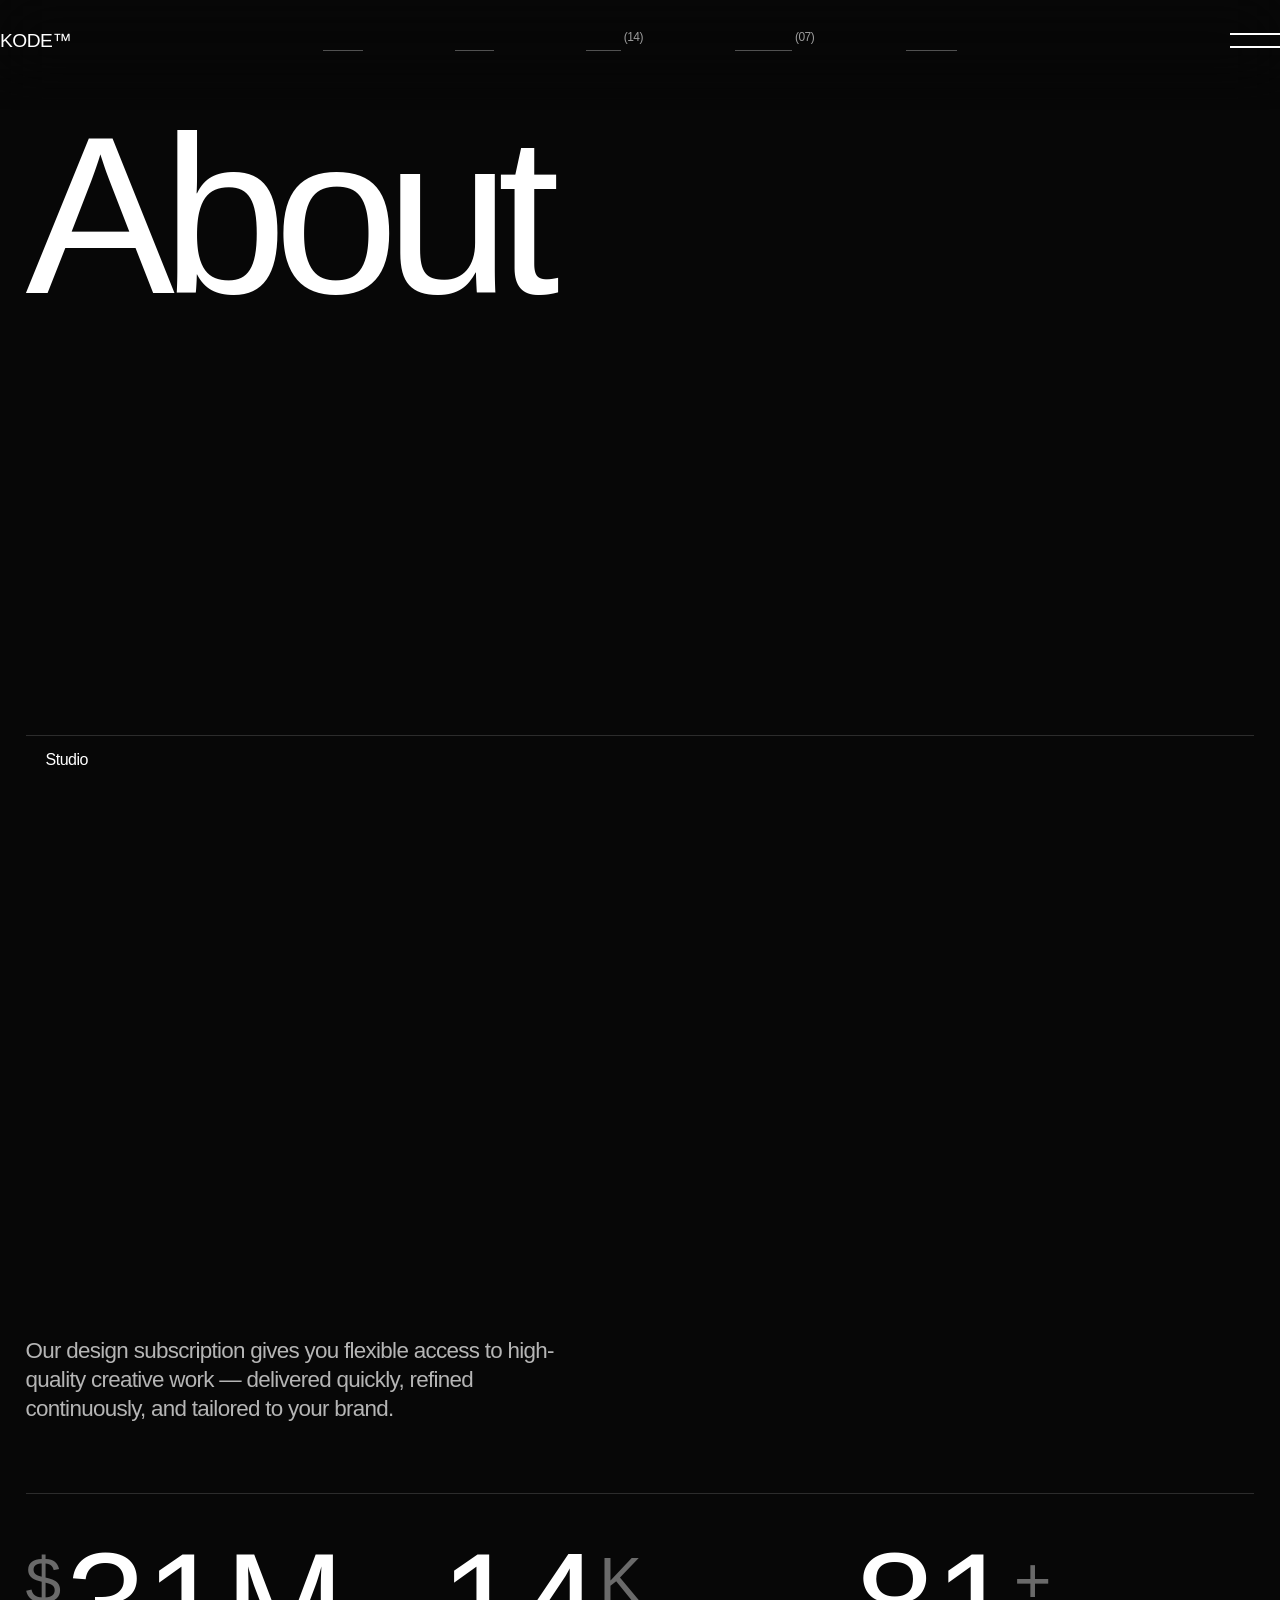
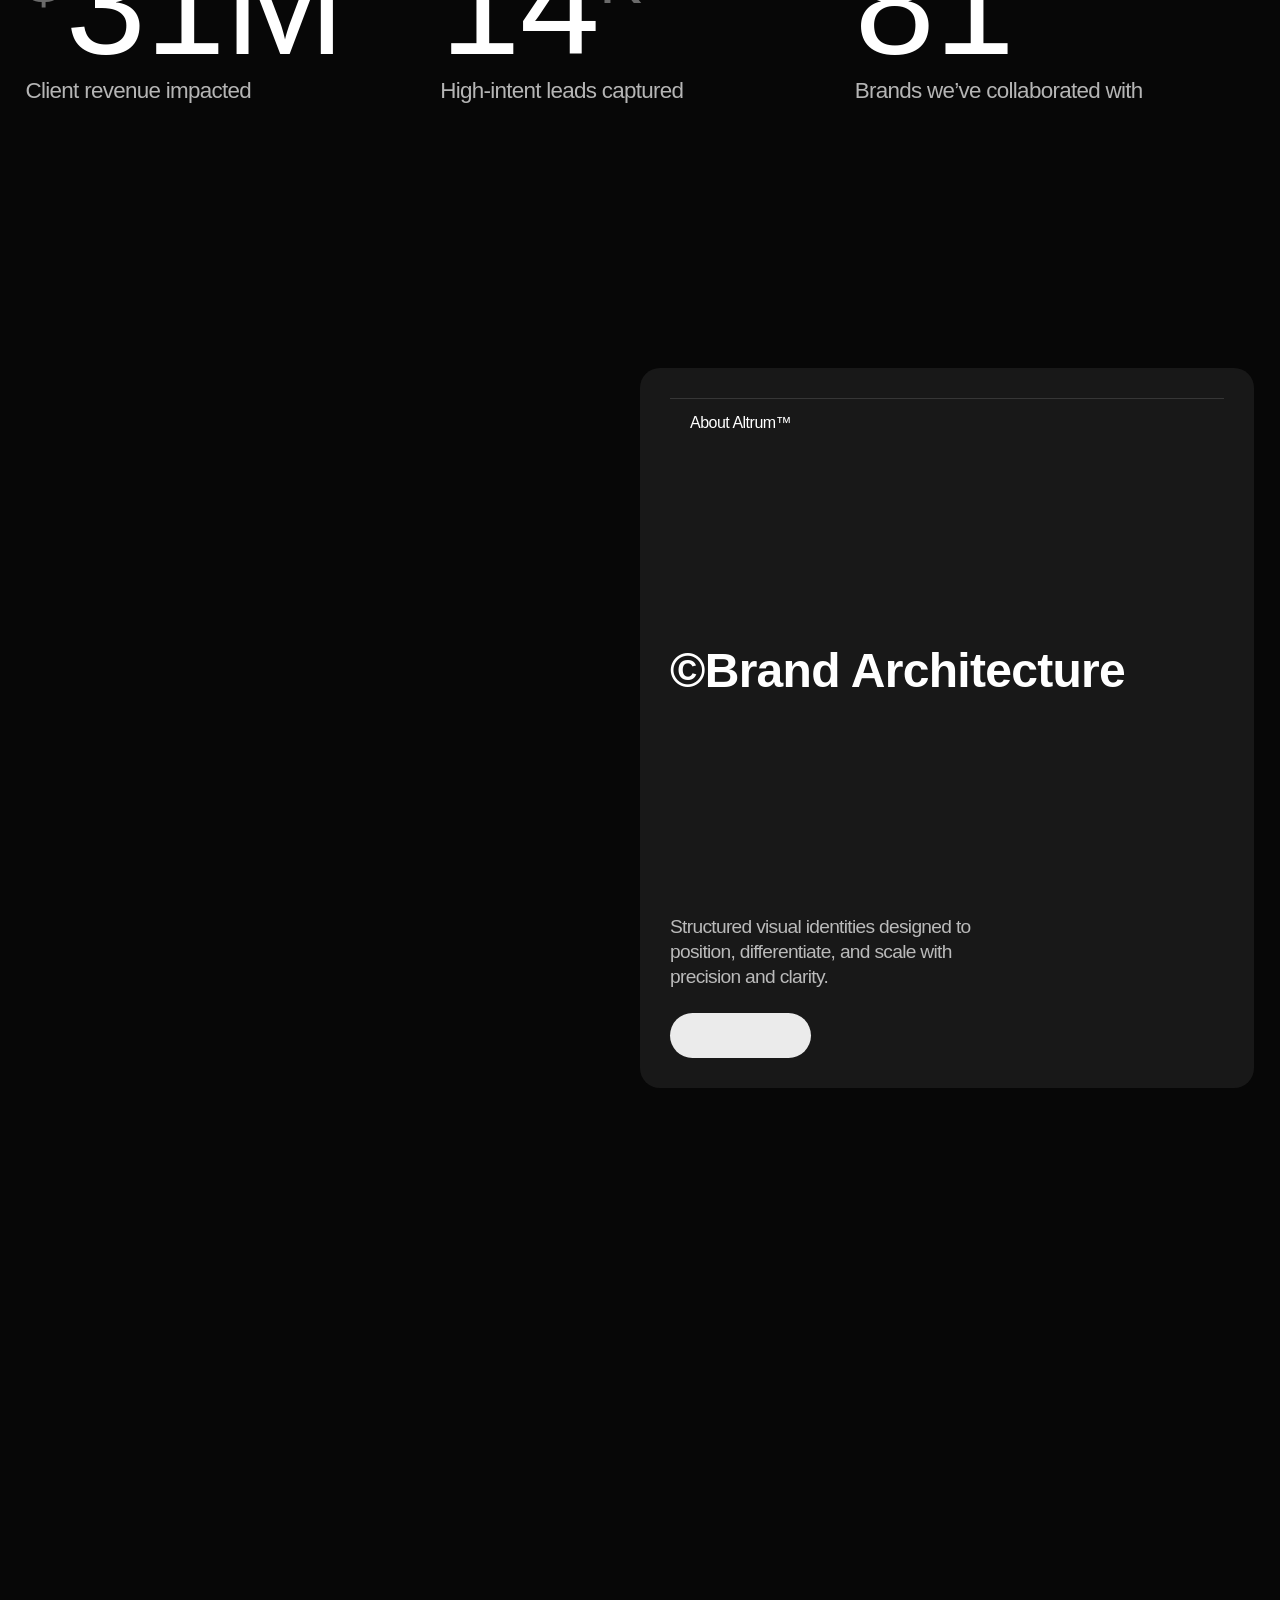
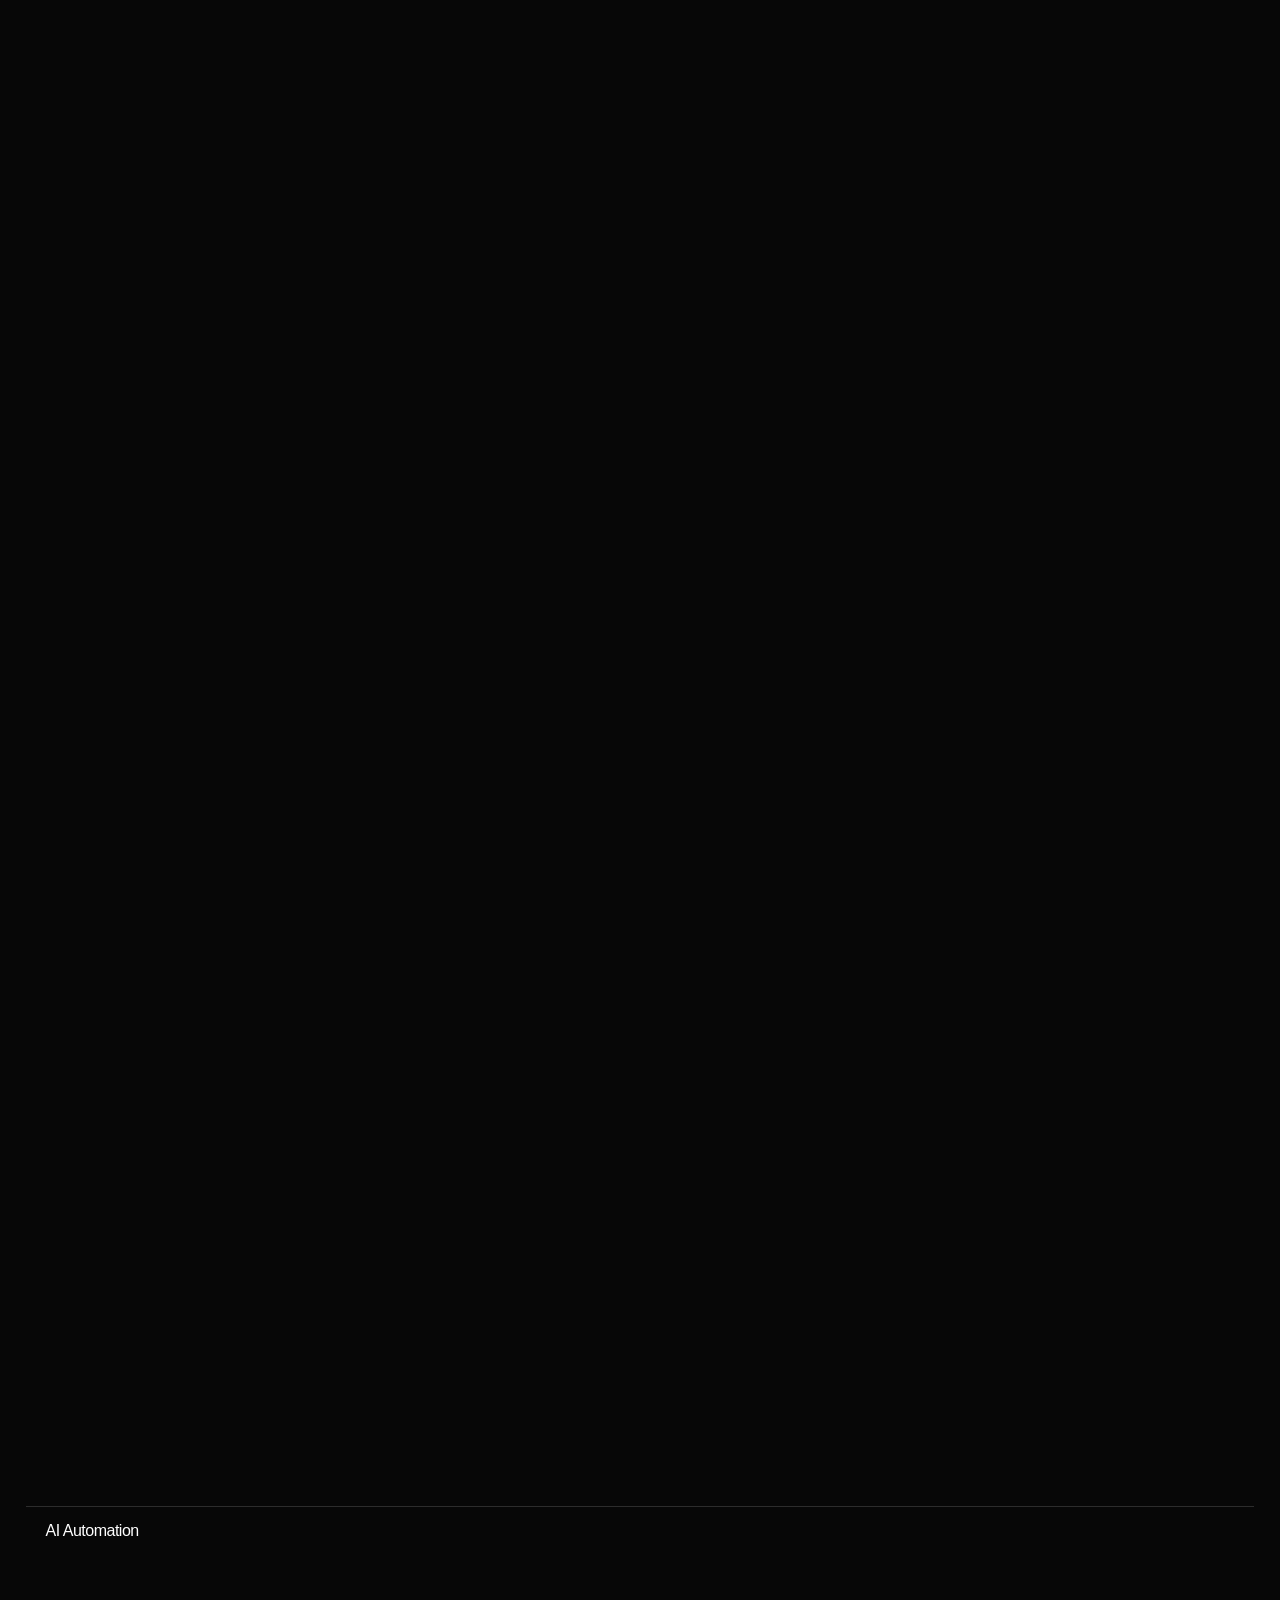
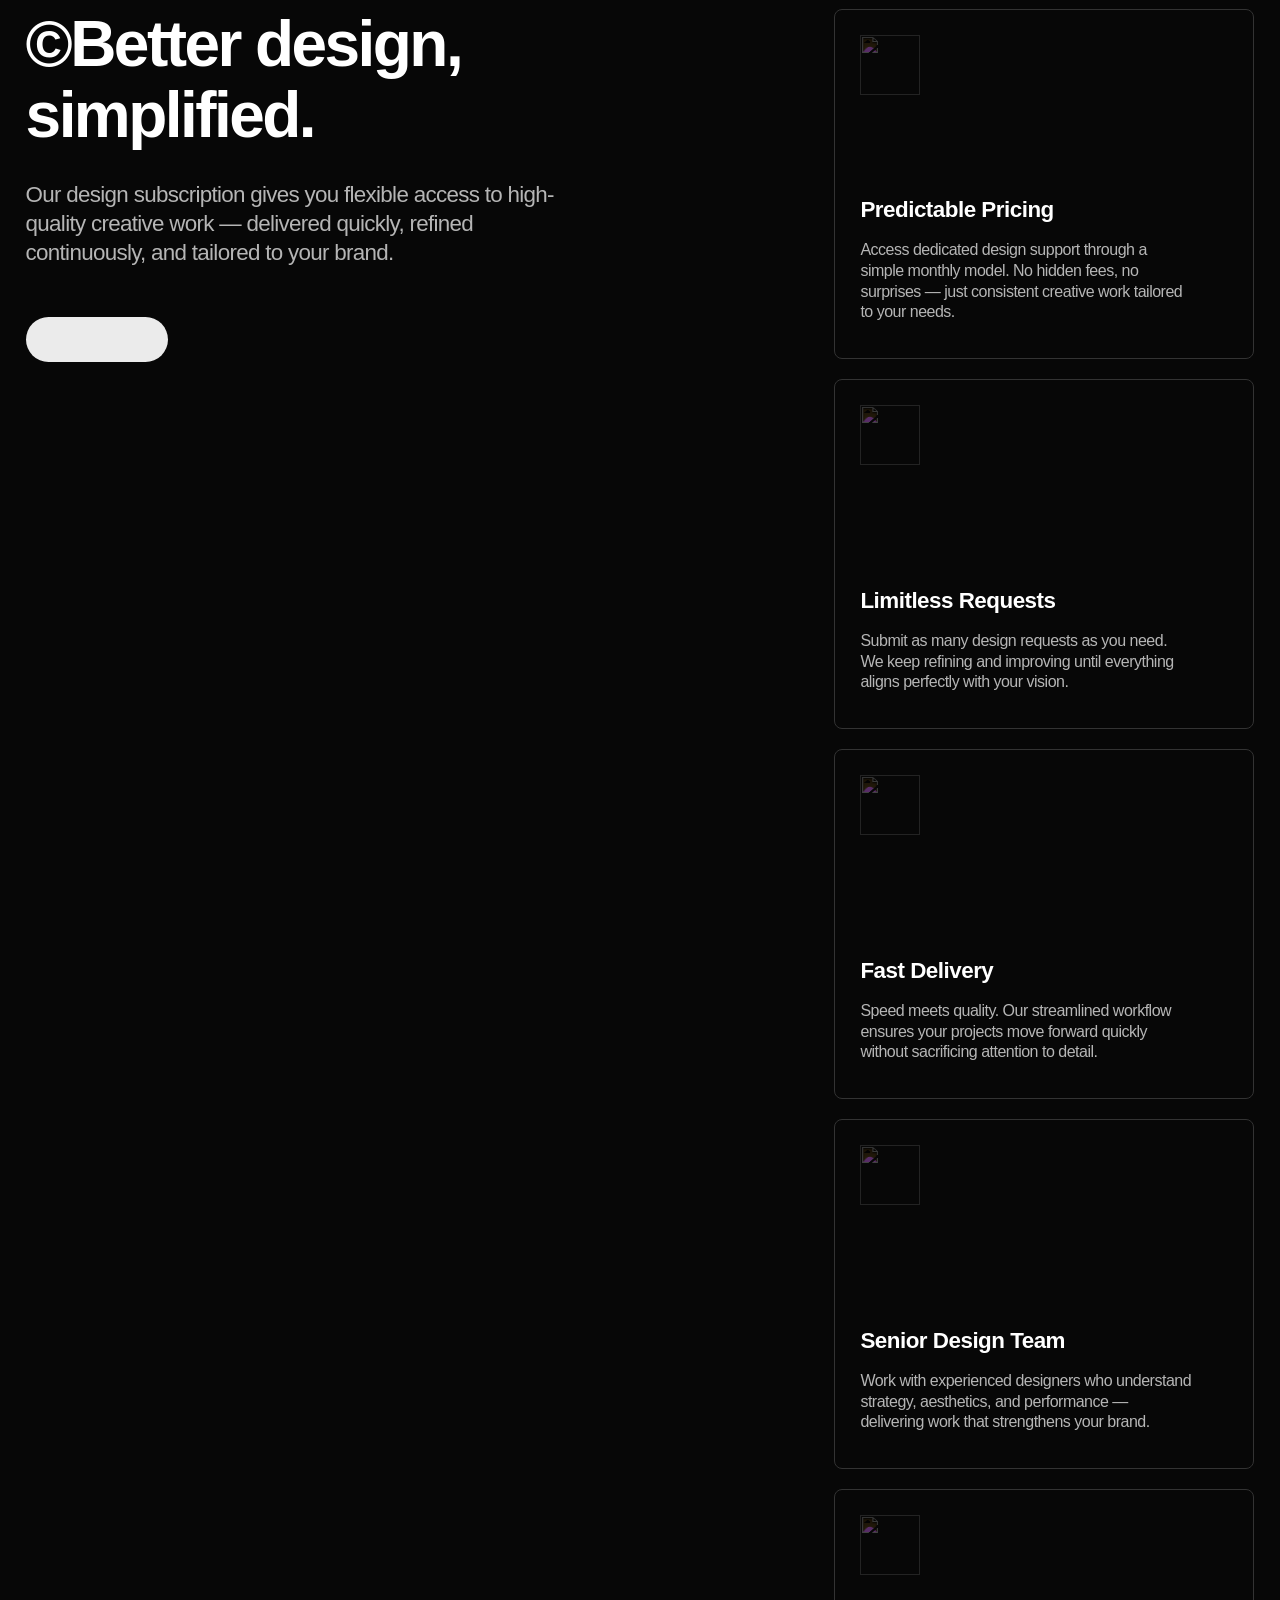
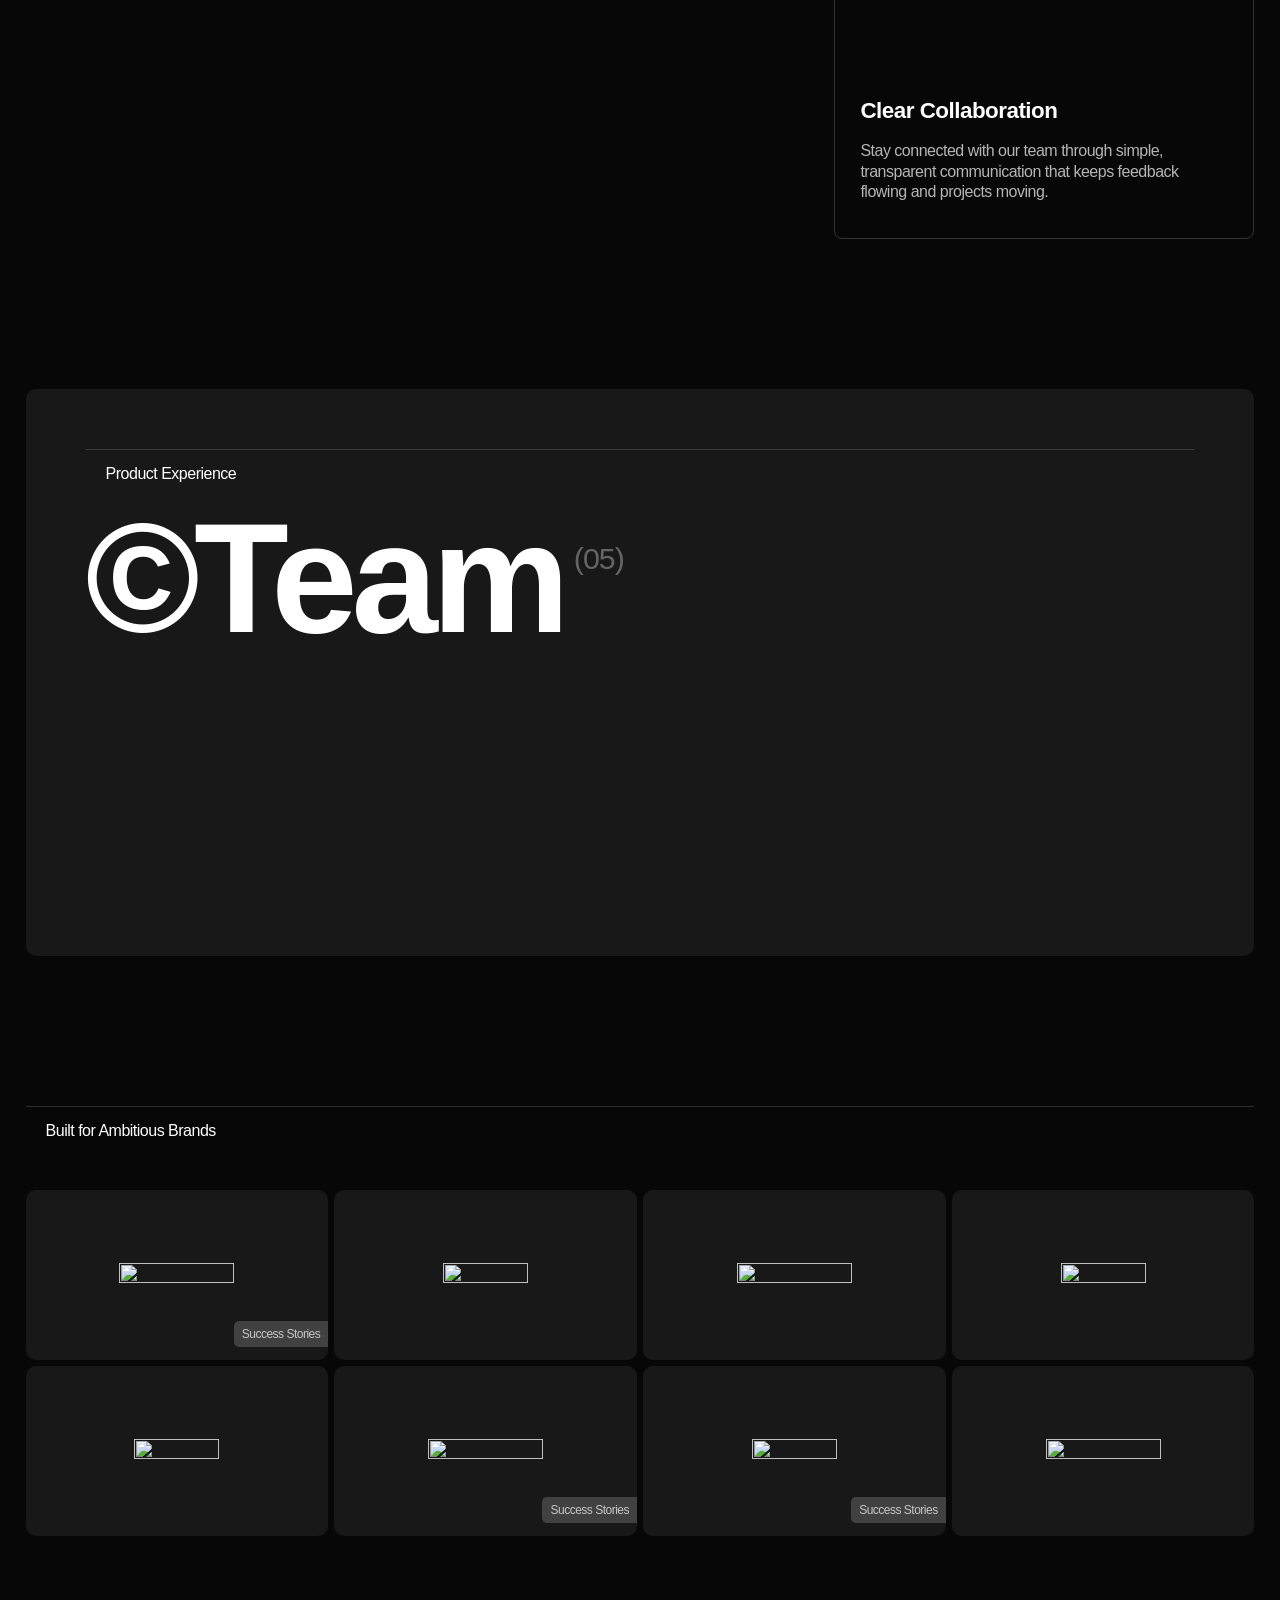
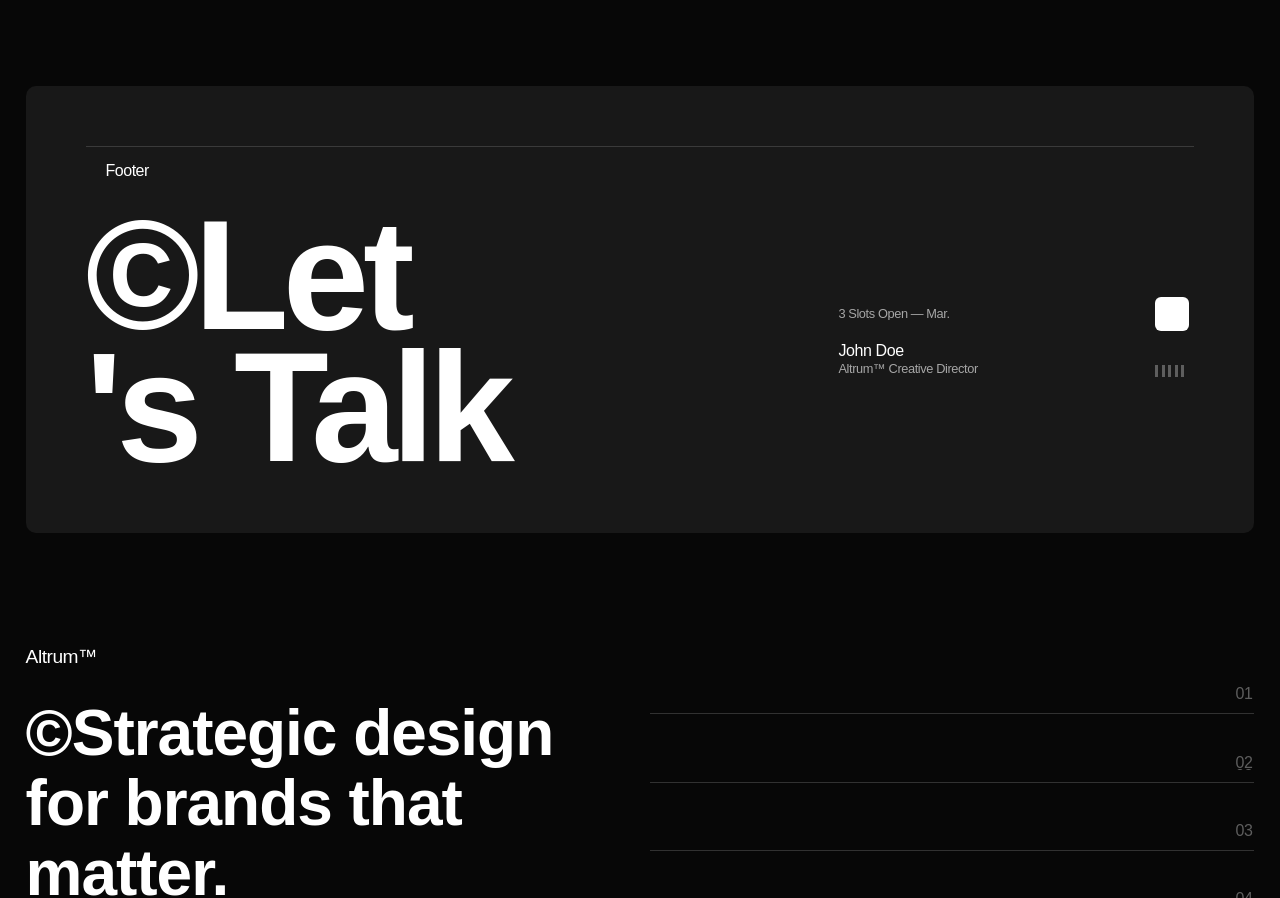
==== commit 0aae2caa: "Update about.html Updated the title and branding from Altrum™ to KODE™ KRUXH. Adjusted navigation li" ====
--- a/about.html
+++ b/about.html
@@ -4,18 +4,10 @@
 <html data-wf-domain="altrum-template.webflow.io" data-wf-page="699ed6f18aceafc086e38a6e" data-wf-site="699ed6f18aceafc086e38a82" lang="en">
     <head>
         <meta charset="utf-8"/>
-        <title>About - Altrum™ - Webflow HTML website template</title>
-        <meta content="Altrum™ is a contemporary Webflow template created to elevate your portfolio with clean composition and delicate motion effects." name="description"/>
-        <meta content="About - Altrum™ - Webflow HTML website template" property="og:title"/>
-        <meta content="Altrum™ is a contemporary Webflow template created to elevate your portfolio with clean composition and delicate motion effects." property="og:description"/>
-        <meta content="https://cdn.prod.website-files.com/699ed6f18aceafc086e38a82/69aada6f962996914325fb68_screenshot.jpg" property="og:image"/>
-        <meta content="About - Altrum™ - Webflow HTML website template" property="twitter:title"/>
-        <meta content="Altrum™ is a contemporary Webflow template created to elevate your portfolio with clean composition and delicate motion effects." property="twitter:description"/>
-        <meta property="og:type" content="website"/>
-        <meta content="summary_large_image" name="twitter:card"/>
+        <title>KODE™ - KRUXH</title>
         <meta content="width=device-width, initial-scale=1" name="viewport"/>
-        <meta content="Webflow" name="generator"/>
-        <link href="https://cdn.prod.website-files.com/699ed6f18aceafc086e38a82/css/altrum-template.webflow.shared.b0dd7b2c4.css" rel="stylesheet" type="text/css" integrity="sha384-sN17LEjbwhh0cKYR0HnXjlYFc0EL1KGSJtrIEFBYLXcaPNWw8B7HcNx3lR2cNCEX" crossorigin="anonymous"/>
+
+        <link href="styles.css" rel="stylesheet" type="text/css"/>
         <style>
             html.w-mod-js:not(.w-mod-ix3) :is(.line-absolute, .navigation-text-main, .top-text.logo.animated, .fixed-menu, .page-overlay-main, .line-small-divider, .hero-image, .button-small-name, .slot-live-overlay, .blur-div, .big-text-btn, .button-big-line-overlay, .button-big-arrow, .social-tooltip, .testimonials-card, .top-text.gray, .h2._01, .image-animation._02, .text-animation-card._02, .card-text._02, .image-animation._03, .text-animation-card._03, .card-text._03) {
                 visibility: hidden !important;
@@ -146,17 +138,17 @@
                 ]
             }</script>
     </head>
-    <body data-wf-target="[[[&quot;699ed6f18aceafc086e38a6e&quot;,&quot;68231f44c95858ca00c3ab42&quot;],[]]]">
+    <body>
         <div class="blur-effect"></div>
         <div class="navigation-top">
             <div data-w-id="3f11dda1-59af-fb4a-c839-097037349a12" data-animation="default" data-collapse="medium" data-duration="400" data-easing="ease" data-easing2="ease" role="banner" class="navbar w-nav">
-                <a href="/" id="w-node-_3f11dda1-59af-fb4a-c839-097037349a13-37349a11" class="logo-first w-inline-block">
-                    <p class="top-text logo">Altrum™</p>
-                    <p class="top-text logo animated">Studio</p>
+                <a href="/" id="w-node-_3f11dda1-59af-fb4a-c839-097037349a13-37349a11" aria-current="page" class="logo-first w-inline-block w--current">
+                    <p class="top-text logo">KODE™</p>
+                    <p class="top-text logo animated">KRUXH</p>
                 </a>
                 <div id="w-node-_3f11dda1-59af-fb4a-c839-097037349a18-37349a11" class="make-grid hide-mobile">
                     <nav role="navigation" class="nav-menu first w-nav-menu">
-                        <a href="/" class="button-link w-inline-block">
+                        <a href="/kodekruxh/index.html" aria-current="page" class="button-link w-inline-block w--current">
                             <div class="button-flex">
                                 <div class="text-overflow">
                                     <div class="navigation-text-main _01">Home</div>
@@ -167,7 +159,7 @@
                                 </div>
                             </div>
                         </a>
-                        <a href="/about" aria-current="page" class="button-link w-inline-block w--current">
+                        <a href="/kodekruxh/about.html" class="button-link w-inline-block">
                             <div class="button-flex">
                                 <div class="text-overflow">
                                     <div class="navigation-text-main _01">About</div>
@@ -178,7 +170,7 @@
                                 </div>
                             </div>
                         </a>
-                        <a href="/work" class="button-link w-inline-block">
+                        <a href="/kodekruxh/work.html" class="button-link w-inline-block">
                             <div class="button-flex">
                                 <div class="text-overflow">
                                     <div class="navigation-text-main _01">
@@ -192,7 +184,7 @@
                             </div>
                             <div class="number-text">(14)</div>
                         </a>
-                        <a href="/services" class="button-link w-inline-block">
+                        <a href="/kodekruxh/services.html" class="button-link w-inline-block">
                             <div class="button-flex">
                                 <div class="text-overflow">
                                     <div class="navigation-text-main _01">Services</div>
@@ -204,7 +196,7 @@
                             </div>
                             <div class="number-text">(07)</div>
                         </a>
-                        <a href="/contact" class="button-link w-inline-block">
+                        <a href="/kodekruxh/contact.html" class="button-link w-inline-block">
                             <div class="button-flex">
                                 <div class="text-overflow">
                                     <div class="navigation-text-main _01">Contact</div>
@@ -240,7 +232,7 @@
                         </div>
                         <div class="navigation-content">
                             <div class="menu-big-first">
-                                <a href="/" class="button-big-menu w-inline-block">
+                                <a href="/" aria-current="page" class="button-big-menu w-inline-block w--current">
                                     <div class="button-big-flex">
                                         <img width="18" loading="lazy" alt="" src="https://cdn.prod.website-files.com/699ed6f18aceafc086e38a82/699f89c49271389efbdafdbc_arrows.png" class="button-big-arrow"/>
                                         <div class="big-text-btn">Home</div>
@@ -253,7 +245,7 @@
                                         <div class="button-big-line-overlay"></div>
                                     </div>
                                 </a>
-                                <a href="/about" aria-current="page" class="button-big-menu w-inline-block w--current">
+                                <a href="/about" class="button-big-menu w-inline-block">
                                     <div class="button-big-flex">
                                         <img width="18" loading="lazy" alt="" src="https://cdn.prod.website-files.com/699ed6f18aceafc086e38a82/699f89c49271389efbdafdbc_arrows.png" class="button-big-arrow"/>
                                         <div class="big-text-btn">About</div>
@@ -337,24 +329,8 @@
                                     </a>
                                 </div>
                                 <div class="divider-xs"></div>
-                                <div class="flex-main-small">
-                                    <a data-wf--button-arrow--variant="base" href="https://www.flowmance.com/" target="_blank" class="button-arrow w-inline-block">
-                                        <img width="9" loading="lazy" alt="" src="https://cdn.prod.website-files.com/699ed6f18aceafc086e38a82/699f89c49271389efbdafdbc_arrows.png" class="arrow-gray"/>
-                                        <div class="button-title-flex">
-                                            <div class="button-small-name">All Templates</div>
-                                            <div class="button-small-name">All Templates</div>
-                                        </div>
-                                    </a>
-                                    <a data-wf--button-arrow--variant="base" href="https://www.flowmance.com/pricing" target="_blank" class="button-arrow w-inline-block">
-                                        <img width="9" loading="lazy" alt="" src="https://cdn.prod.website-files.com/699ed6f18aceafc086e38a82/699f89c49271389efbdafdbc_arrows.png" class="arrow-gray"/>
-                                        <div class="button-title-flex">
-                                            <div class="button-small-name">Unlock All Access</div>
-                                            <div class="button-small-name">Unlock All Access</div>
-                                        </div>
-                                    </a>
-                                </div>
                                 <div class="copywrith-dark">
-                                    <div>© 2026 Altrum™ Studio</div>
+                                    <div>© 2026 KODE™ KRUXH</div>
                                 </div>
                             </div>
                         </div>
--- a/styles.css
+++ b/styles.css
@@ -0,0 +1,6912 @@
+html {
+  -webkit-text-size-adjust: 100%;
+  -ms-text-size-adjust: 100%;
+  font-family: sans-serif;
+}
+
+body {
+  margin: 0;
+}
+
+article, aside, details, figcaption, figure, footer, header, hgroup, main, menu, nav, section, summary {
+  display: block;
+}
+
+audio, canvas, progress, video {
+  vertical-align: baseline;
+  display: inline-block;
+}
+
+audio:not([controls]) {
+  height: 0;
+  display: none;
+}
+
+[hidden], template {
+  display: none;
+}
+
+a {
+  background-color: #0000;
+}
+
+a:active, a:hover {
+  outline: 0;
+}
+
+abbr[title] {
+  border-bottom: 1px dotted;
+}
+
+b, strong {
+  font-weight: bold;
+}
+
+dfn {
+  font-style: italic;
+}
+
+h1 {
+  margin: .67em 0;
+  font-size: 2em;
+}
+
+mark {
+  color: #000;
+  background: #ff0;
+}
+
+small {
+  font-size: 80%;
+}
+
+sub, sup {
+  vertical-align: baseline;
+  font-size: 75%;
+  line-height: 0;
+  position: relative;
+}
+
+sup {
+  top: -.5em;
+}
+
+sub {
+  bottom: -.25em;
+}
+
+img {
+  border: 0;
+}
+
+svg:not(:root) {
+  overflow: hidden;
+}
+
+hr {
+  box-sizing: content-box;
+  height: 0;
+}
+
+pre {
+  overflow: auto;
+}
+
+code, kbd, pre, samp {
+  font-family: monospace;
+  font-size: 1em;
+}
+
+button, input, optgroup, select, textarea {
+  color: inherit;
+  font: inherit;
+  margin: 0;
+}
+
+button {
+  overflow: visible;
+}
+
+button, select {
+  text-transform: none;
+}
+
+button, html input[type="button"], input[type="reset"] {
+  -webkit-appearance: button;
+  cursor: pointer;
+}
+
+button[disabled], html input[disabled] {
+  cursor: default;
+}
+
+button::-moz-focus-inner, input::-moz-focus-inner {
+  border: 0;
+  padding: 0;
+}
+
+input {
+  line-height: normal;
+}
+
+input[type="checkbox"], input[type="radio"] {
+  box-sizing: border-box;
+  padding: 0;
+}
+
+input[type="number"]::-webkit-inner-spin-button, input[type="number"]::-webkit-outer-spin-button {
+  height: auto;
+}
+
+input[type="search"] {
+  -webkit-appearance: none;
+}
+
+input[type="search"]::-webkit-search-cancel-button, input[type="search"]::-webkit-search-decoration {
+  -webkit-appearance: none;
+}
+
+legend {
+  border: 0;
+  padding: 0;
+}
+
+textarea {
+  overflow: auto;
+}
+
+optgroup {
+  font-weight: bold;
+}
+
+table {
+  border-collapse: collapse;
+  border-spacing: 0;
+}
+
+td, th {
+  padding: 0;
+}
+
+w-webflow-badge {
+ display: none;  
+}
+
+@font-face {
+  font-family: webflow-icons;
+  src: url("[data-uri]") format("truetype");
+  font-weight: normal;
+  font-style: normal;
+}
+
+[class^="w-icon-"], [class*=" w-icon-"] {
+  speak: none;
+  font-variant: normal;
+  text-transform: none;
+  -webkit-font-smoothing: antialiased;
+  -moz-osx-font-smoothing: grayscale;
+  font-style: normal;
+  font-weight: normal;
+  line-height: 1;
+  font-family: webflow-icons !important;
+}
+
+.w-icon-slider-right:before {
+  content: "";
+}
+
+.w-icon-slider-left:before {
+  content: "";
+}
+
+.w-icon-nav-menu:before {
+  content: "";
+}
+
+.w-icon-arrow-down:before, .w-icon-dropdown-toggle:before {
+  content: "";
+}
+
+.w-icon-file-upload-remove:before {
+  content: "";
+}
+
+.w-icon-file-upload-icon:before {
+  content: "";
+}
+
+* {
+  box-sizing: border-box;
+}
+
+html {
+  height: 100%;
+}
+
+body {
+  color: #333;
+  background-color: #fff;
+  min-height: 100%;
+  margin: 0;
+  font-family: Arial, sans-serif;
+  font-size: 14px;
+  line-height: 20px;
+}
+
+img {
+  vertical-align: middle;
+  max-width: 100%;
+  display: inline-block;
+}
+
+html.w-mod-touch * {
+  background-attachment: scroll !important;
+}
+
+.w-block {
+  display: block;
+}
+
+.w-inline-block {
+  max-width: 100%;
+  display: inline-block;
+}
+
+.w-clearfix:before, .w-clearfix:after {
+  content: " ";
+  grid-area: 1 / 1 / 2 / 2;
+  display: table;
+}
+
+.w-clearfix:after {
+  clear: both;
+}
+
+.w-hidden {
+  display: none;
+}
+
+.w-button {
+  color: #fff;
+  line-height: inherit;
+  cursor: pointer;
+  background-color: #3898ec;
+  border: 0;
+  border-radius: 0;
+  padding: 9px 15px;
+  text-decoration: none;
+  display: inline-block;
+}
+
+input.w-button {
+  -webkit-appearance: button;
+}
+
+html[data-w-dynpage] [data-w-cloak] {
+  color: #0000 !important;
+}
+
+.w-code-block {
+  margin: unset;
+}
+
+pre.w-code-block code {
+  all: inherit;
+}
+
+.w-optimization {
+  display: contents;
+}
+
+h1, h2, h3, h4, h5, h6 {
+  margin-bottom: 10px;
+  font-weight: bold;
+}
+
+h1 {
+  margin-top: 20px;
+  font-size: 38px;
+  line-height: 44px;
+}
+
+h2 {
+  margin-top: 20px;
+  font-size: 32px;
+  line-height: 36px;
+}
+
+h3 {
+  margin-top: 20px;
+  font-size: 24px;
+  line-height: 30px;
+}
+
+h4 {
+  margin-top: 10px;
+  font-size: 18px;
+  line-height: 24px;
+}
+
+h5 {
+  margin-top: 10px;
+  font-size: 14px;
+  line-height: 20px;
+}
+
+h6 {
+  margin-top: 10px;
+  font-size: 12px;
+  line-height: 18px;
+}
+
+p {
+  margin-top: 0;
+  margin-bottom: 10px;
+}
+
+blockquote {
+  border-left: 5px solid #e2e2e2;
+  margin: 0 0 10px;
+  padding: 10px 20px;
+  font-size: 18px;
+  line-height: 22px;
+}
+
+figure {
+  margin: 0 0 10px;
+}
+
+figcaption {
+  text-align: center;
+  margin-top: 5px;
+}
+
+ul, ol {
+  margin-top: 0;
+  margin-bottom: 10px;
+  padding-left: 40px;
+}
+
+.w-list-unstyled {
+  padding-left: 0;
+  list-style: none;
+}
+
+.w-embed:before, .w-embed:after {
+  content: " ";
+  grid-area: 1 / 1 / 2 / 2;
+  display: table;
+}
+
+.w-embed:after {
+  clear: both;
+}
+
+.w-video {
+  width: 100%;
+  padding: 0;
+  position: relative;
+}
+
+.w-video iframe, .w-video object, .w-video embed {
+  border: none;
+  width: 100%;
+  height: 100%;
+  position: absolute;
+  top: 0;
+  left: 0;
+}
+
+fieldset {
+  border: 0;
+  margin: 0;
+  padding: 0;
+}
+
+button, [type="button"], [type="reset"] {
+  cursor: pointer;
+  -webkit-appearance: button;
+  border: 0;
+}
+
+.w-form {
+  margin: 0 0 15px;
+}
+
+.w-form-done {
+  text-align: center;
+  background-color: #ddd;
+  padding: 20px;
+  display: none;
+}
+
+.w-form-fail {
+  background-color: #ffdede;
+  margin-top: 10px;
+  padding: 10px;
+  display: none;
+}
+
+label {
+  margin-bottom: 5px;
+  font-weight: bold;
+  display: block;
+}
+
+.w-input, .w-select {
+  color: #333;
+  vertical-align: middle;
+  background-color: #fff;
+  border: 1px solid #ccc;
+  width: 100%;
+  height: 38px;
+  margin-bottom: 10px;
+  padding: 8px 12px;
+  font-size: 14px;
+  line-height: 1.42857;
+  display: block;
+}
+
+.w-input::placeholder, .w-select::placeholder {
+  color: #999;
+}
+
+.w-input:focus, .w-select:focus {
+  border-color: #3898ec;
+  outline: 0;
+}
+
+.w-input[disabled], .w-select[disabled], .w-input[readonly], .w-select[readonly], fieldset[disabled] .w-input, fieldset[disabled] .w-select {
+  cursor: not-allowed;
+}
+
+.w-input[disabled]:not(.w-input-disabled), .w-select[disabled]:not(.w-input-disabled), .w-input[readonly], .w-select[readonly], fieldset[disabled]:not(.w-input-disabled) .w-input, fieldset[disabled]:not(.w-input-disabled) .w-select {
+  background-color: #eee;
+}
+
+textarea.w-input, textarea.w-select {
+  height: auto;
+}
+
+.w-select {
+  background-color: #f3f3f3;
+}
+
+.w-select[multiple] {
+  height: auto;
+}
+
+.w-form-label {
+  cursor: pointer;
+  margin-bottom: 0;
+  font-weight: normal;
+  display: inline-block;
+}
+
+.w-radio {
+  margin-bottom: 5px;
+  padding-left: 20px;
+  display: block;
+}
+
+.w-radio:before, .w-radio:after {
+  content: " ";
+  grid-area: 1 / 1 / 2 / 2;
+  display: table;
+}
+
+.w-radio:after {
+  clear: both;
+}
+
+.w-radio-input {
+  float: left;
+  margin: 3px 0 0 -20px;
+  line-height: normal;
+}
+
+.w-file-upload {
+  margin-bottom: 10px;
+  display: block;
+}
+
+.w-file-upload-input {
+  opacity: 0;
+  z-index: -100;
+  width: .1px;
+  height: .1px;
+  position: absolute;
+  overflow: hidden;
+}
+
+.w-file-upload-default, .w-file-upload-uploading, .w-file-upload-success {
+  color: #333;
+  display: inline-block;
+}
+
+.w-file-upload-error {
+  margin-top: 10px;
+  display: block;
+}
+
+.w-file-upload-default.w-hidden, .w-file-upload-uploading.w-hidden, .w-file-upload-error.w-hidden, .w-file-upload-success.w-hidden {
+  display: none;
+}
+
+.w-file-upload-uploading-btn {
+  cursor: pointer;
+  background-color: #fafafa;
+  border: 1px solid #ccc;
+  margin: 0;
+  padding: 8px 12px;
+  font-size: 14px;
+  font-weight: normal;
+  display: flex;
+}
+
+.w-file-upload-file {
+  background-color: #fafafa;
+  border: 1px solid #ccc;
+  flex-grow: 1;
+  justify-content: space-between;
+  margin: 0;
+  padding: 8px 9px 8px 11px;
+  display: flex;
+}
+
+.w-file-upload-file-name {
+  font-size: 14px;
+  font-weight: normal;
+  display: block;
+}
+
+.w-file-remove-link {
+  cursor: pointer;
+  width: auto;
+  height: auto;
+  margin-top: 3px;
+  margin-left: 10px;
+  padding: 3px;
+  display: block;
+}
+
+.w-icon-file-upload-remove {
+  margin: auto;
+  font-size: 10px;
+}
+
+.w-file-upload-error-msg {
+  color: #ea384c;
+  padding: 2px 0;
+  display: inline-block;
+}
+
+.w-file-upload-info {
+  padding: 0 12px;
+  line-height: 38px;
+  display: inline-block;
+}
+
+.w-file-upload-label {
+  cursor: pointer;
+  background-color: #fafafa;
+  border: 1px solid #ccc;
+  margin: 0;
+  padding: 8px 12px;
+  font-size: 14px;
+  font-weight: normal;
+  display: inline-block;
+}
+
+.w-icon-file-upload-icon, .w-icon-file-upload-uploading {
+  width: 20px;
+  margin-right: 8px;
+  display: inline-block;
+}
+
+.w-icon-file-upload-uploading {
+  height: 20px;
+}
+
+.w-container {
+  max-width: 940px;
+  margin-left: auto;
+  margin-right: auto;
+}
+
+.w-container:before, .w-container:after {
+  content: " ";
+  grid-area: 1 / 1 / 2 / 2;
+  display: table;
+}
+
+.w-container:after {
+  clear: both;
+}
+
+.w-container .w-row {
+  margin-left: -10px;
+  margin-right: -10px;
+}
+
+.w-row:before, .w-row:after {
+  content: " ";
+  grid-area: 1 / 1 / 2 / 2;
+  display: table;
+}
+
+.w-row:after {
+  clear: both;
+}
+
+.w-row .w-row {
+  margin-left: 0;
+  margin-right: 0;
+}
+
+.w-col {
+  float: left;
+  width: 100%;
+  min-height: 1px;
+  padding-left: 10px;
+  padding-right: 10px;
+  position: relative;
+}
+
+.w-col .w-col {
+  padding-left: 0;
+  padding-right: 0;
+}
+
+.w-col-1 {
+  width: 8.33333%;
+}
+
+.w-col-2 {
+  width: 16.6667%;
+}
+
+.w-col-3 {
+  width: 25%;
+}
+
+.w-col-4 {
+  width: 33.3333%;
+}
+
+.w-col-5 {
+  width: 41.6667%;
+}
+
+.w-col-6 {
+  width: 50%;
+}
+
+.w-col-7 {
+  width: 58.3333%;
+}
+
+.w-col-8 {
+  width: 66.6667%;
+}
+
+.w-col-9 {
+  width: 75%;
+}
+
+.w-col-10 {
+  width: 83.3333%;
+}
+
+.w-col-11 {
+  width: 91.6667%;
+}
+
+.w-col-12 {
+  width: 100%;
+}
+
+.w-hidden-main {
+  display: none !important;
+}
+
+@media screen and (max-width: 991px) {
+  .w-container {
+    max-width: 728px;
+  }
+
+  .w-hidden-main {
+    display: inherit !important;
+  }
+
+  .w-hidden-medium {
+    display: none !important;
+  }
+
+  .w-col-medium-1 {
+    width: 8.33333%;
+  }
+
+  .w-col-medium-2 {
+    width: 16.6667%;
+  }
+
+  .w-col-medium-3 {
+    width: 25%;
+  }
+
+  .w-col-medium-4 {
+    width: 33.3333%;
+  }
+
+  .w-col-medium-5 {
+    width: 41.6667%;
+  }
+
+  .w-col-medium-6 {
+    width: 50%;
+  }
+
+  .w-col-medium-7 {
+    width: 58.3333%;
+  }
+
+  .w-col-medium-8 {
+    width: 66.6667%;
+  }
+
+  .w-col-medium-9 {
+    width: 75%;
+  }
+
+  .w-col-medium-10 {
+    width: 83.3333%;
+  }
+
+  .w-col-medium-11 {
+    width: 91.6667%;
+  }
+
+  .w-col-medium-12 {
+    width: 100%;
+  }
+
+  .w-col-stack {
+    width: 100%;
+    left: auto;
+    right: auto;
+  }
+}
+
+@media screen and (max-width: 767px) {
+  .w-hidden-main, .w-hidden-medium {
+    display: inherit !important;
+  }
+
+  .w-hidden-small {
+    display: none !important;
+  }
+
+  .w-row, .w-container .w-row {
+    margin-left: 0;
+    margin-right: 0;
+  }
+
+  .w-col {
+    width: 100%;
+    left: auto;
+    right: auto;
+  }
+
+  .w-col-small-1 {
+    width: 8.33333%;
+  }
+
+  .w-col-small-2 {
+    width: 16.6667%;
+  }
+
+  .w-col-small-3 {
+    width: 25%;
+  }
+
+  .w-col-small-4 {
+    width: 33.3333%;
+  }
+
+  .w-col-small-5 {
+    width: 41.6667%;
+  }
+
+  .w-col-small-6 {
+    width: 50%;
+  }
+
+  .w-col-small-7 {
+    width: 58.3333%;
+  }
+
+  .w-col-small-8 {
+    width: 66.6667%;
+  }
+
+  .w-col-small-9 {
+    width: 75%;
+  }
+
+  .w-col-small-10 {
+    width: 83.3333%;
+  }
+
+  .w-col-small-11 {
+    width: 91.6667%;
+  }
+
+  .w-col-small-12 {
+    width: 100%;
+  }
+}
+
+@media screen and (max-width: 479px) {
+  .w-container {
+    max-width: none;
+  }
+
+  .w-hidden-main, .w-hidden-medium, .w-hidden-small {
+    display: inherit !important;
+  }
+
+  .w-hidden-tiny {
+    display: none !important;
+  }
+
+  .w-col {
+    width: 100%;
+  }
+
+  .w-col-tiny-1 {
+    width: 8.33333%;
+  }
+
+  .w-col-tiny-2 {
+    width: 16.6667%;
+  }
+
+  .w-col-tiny-3 {
+    width: 25%;
+  }
+
+  .w-col-tiny-4 {
+    width: 33.3333%;
+  }
+
+  .w-col-tiny-5 {
+    width: 41.6667%;
+  }
+
+  .w-col-tiny-6 {
+    width: 50%;
+  }
+
+  .w-col-tiny-7 {
+    width: 58.3333%;
+  }
+
+  .w-col-tiny-8 {
+    width: 66.6667%;
+  }
+
+  .w-col-tiny-9 {
+    width: 75%;
+  }
+
+  .w-col-tiny-10 {
+    width: 83.3333%;
+  }
+
+  .w-col-tiny-11 {
+    width: 91.6667%;
+  }
+
+  .w-col-tiny-12 {
+    width: 100%;
+  }
+}
+
+.w-widget {
+  position: relative;
+}
+
+.w-widget-map {
+  width: 100%;
+  height: 400px;
+}
+
+.w-widget-map label {
+  width: auto;
+  display: inline;
+}
+
+.w-widget-map img {
+  max-width: inherit;
+}
+
+.w-widget-map .gm-style-iw {
+  text-align: center;
+}
+
+.w-widget-map .gm-style-iw > button {
+  display: none !important;
+}
+
+.w-widget-twitter {
+  overflow: hidden;
+}
+
+.w-widget-twitter-count-shim {
+  vertical-align: top;
+  text-align: center;
+  background: #fff;
+  border: 1px solid #758696;
+  border-radius: 3px;
+  width: 28px;
+  height: 20px;
+  display: inline-block;
+  position: relative;
+}
+
+.w-widget-twitter-count-shim * {
+  pointer-events: none;
+  -webkit-user-select: none;
+  user-select: none;
+}
+
+.w-widget-twitter-count-shim .w-widget-twitter-count-inner {
+  text-align: center;
+  color: #999;
+  font-family: serif;
+  font-size: 15px;
+  line-height: 12px;
+  position: relative;
+}
+
+.w-widget-twitter-count-shim .w-widget-twitter-count-clear {
+  display: block;
+  position: relative;
+}
+
+.w-widget-twitter-count-shim.w--large {
+  width: 36px;
+  height: 28px;
+}
+
+.w-widget-twitter-count-shim.w--large .w-widget-twitter-count-inner {
+  font-size: 18px;
+  line-height: 18px;
+}
+
+.w-widget-twitter-count-shim:not(.w--vertical) {
+  margin-left: 5px;
+  margin-right: 8px;
+}
+
+.w-widget-twitter-count-shim:not(.w--vertical).w--large {
+  margin-left: 6px;
+}
+
+.w-widget-twitter-count-shim:not(.w--vertical):before, .w-widget-twitter-count-shim:not(.w--vertical):after {
+  content: " ";
+  pointer-events: none;
+  border: solid #0000;
+  width: 0;
+  height: 0;
+  position: absolute;
+  top: 50%;
+  left: 0;
+}
+
+.w-widget-twitter-count-shim:not(.w--vertical):before {
+  border-width: 4px;
+  border-color: #75869600 #5d6c7b #75869600 #75869600;
+  margin-top: -4px;
+  margin-left: -9px;
+}
+
+.w-widget-twitter-count-shim:not(.w--vertical).w--large:before {
+  border-width: 5px;
+  margin-top: -5px;
+  margin-left: -10px;
+}
+
+.w-widget-twitter-count-shim:not(.w--vertical):after {
+  border-width: 4px;
+  border-color: #fff0 #fff #fff0 #fff0;
+  margin-top: -4px;
+  margin-left: -8px;
+}
+
+.w-widget-twitter-count-shim:not(.w--vertical).w--large:after {
+  border-width: 5px;
+  margin-top: -5px;
+  margin-left: -9px;
+}
+
+.w-widget-twitter-count-shim.w--vertical {
+  width: 61px;
+  height: 33px;
+  margin-bottom: 8px;
+}
+
+.w-widget-twitter-count-shim.w--vertical:before, .w-widget-twitter-count-shim.w--vertical:after {
+  content: " ";
+  pointer-events: none;
+  border: solid #0000;
+  width: 0;
+  height: 0;
+  position: absolute;
+  top: 100%;
+  left: 50%;
+}
+
+.w-widget-twitter-count-shim.w--vertical:before {
+  border-width: 5px;
+  border-color: #5d6c7b #75869600 #75869600;
+  margin-left: -5px;
+}
+
+.w-widget-twitter-count-shim.w--vertical:after {
+  border-width: 4px;
+  border-color: #fff #fff0 #fff0;
+  margin-left: -4px;
+}
+
+.w-widget-twitter-count-shim.w--vertical .w-widget-twitter-count-inner {
+  font-size: 18px;
+  line-height: 22px;
+}
+
+.w-widget-twitter-count-shim.w--vertical.w--large {
+  width: 76px;
+}
+
+.w-background-video {
+  color: #fff;
+  height: 500px;
+  position: relative;
+  overflow: hidden;
+}
+
+.w-background-video > video {
+  object-fit: cover;
+  z-index: -100;
+  background-position: 50%;
+  background-size: cover;
+  width: 100%;
+  height: 100%;
+  margin: auto;
+  position: absolute;
+  inset: -100%;
+}
+
+.w-background-video > video::-webkit-media-controls-start-playback-button {
+  -webkit-appearance: none;
+  display: none !important;
+}
+
+.w-background-video--control {
+  background-color: #0000;
+  padding: 0;
+  position: absolute;
+  bottom: 1em;
+  right: 1em;
+}
+
+.w-background-video--control > [hidden] {
+  display: none !important;
+}
+
+.w-slider {
+  text-align: center;
+  clear: both;
+  -webkit-tap-highlight-color: #0000;
+  tap-highlight-color: #0000;
+  background: #ddd;
+  height: 300px;
+  position: relative;
+}
+
+.w-slider-mask {
+  z-index: 1;
+  white-space: nowrap;
+  height: 100%;
+  display: block;
+  position: relative;
+  left: 0;
+  right: 0;
+  overflow: hidden;
+}
+
+.w-slide {
+  vertical-align: top;
+  white-space: normal;
+  text-align: left;
+  width: 100%;
+  height: 100%;
+  display: inline-block;
+  position: relative;
+}
+
+.w-slider-nav {
+  z-index: 2;
+  text-align: center;
+  -webkit-tap-highlight-color: #0000;
+  tap-highlight-color: #0000;
+  height: 40px;
+  margin: auto;
+  padding-top: 10px;
+  position: absolute;
+  inset: auto 0 0;
+}
+
+.w-slider-nav.w-round > div {
+  border-radius: 100%;
+}
+
+.w-slider-nav.w-num > div {
+  font-size: inherit;
+  line-height: inherit;
+  width: auto;
+  height: auto;
+  padding: .2em .5em;
+}
+
+.w-slider-nav.w-shadow > div {
+  box-shadow: 0 0 3px #3336;
+}
+
+.w-slider-nav-invert {
+  color: #fff;
+}
+
+.w-slider-nav-invert > div {
+  background-color: #2226;
+}
+
+.w-slider-nav-invert > div.w-active {
+  background-color: #222;
+}
+
+.w-slider-dot {
+  cursor: pointer;
+  background-color: #fff6;
+  width: 1em;
+  height: 1em;
+  margin: 0 3px .5em;
+  transition: background-color .1s, color .1s;
+  display: inline-block;
+  position: relative;
+}
+
+.w-slider-dot.w-active {
+  background-color: #fff;
+}
+
+.w-slider-dot:focus {
+  outline: none;
+  box-shadow: 0 0 0 2px #fff;
+}
+
+.w-slider-dot:focus.w-active {
+  box-shadow: none;
+}
+
+.w-slider-arrow-left, .w-slider-arrow-right {
+  cursor: pointer;
+  color: #fff;
+  -webkit-tap-highlight-color: #0000;
+  tap-highlight-color: #0000;
+  -webkit-user-select: none;
+  user-select: none;
+  width: 80px;
+  margin: auto;
+  font-size: 40px;
+  position: absolute;
+  inset: 0;
+  overflow: hidden;
+}
+
+.w-slider-arrow-left [class^="w-icon-"], .w-slider-arrow-right [class^="w-icon-"], .w-slider-arrow-left [class*=" w-icon-"], .w-slider-arrow-right [class*=" w-icon-"] {
+  position: absolute;
+}
+
+.w-slider-arrow-left:focus, .w-slider-arrow-right:focus {
+  outline: 0;
+}
+
+.w-slider-arrow-left {
+  z-index: 3;
+  right: auto;
+}
+
+.w-slider-arrow-right {
+  z-index: 4;
+  left: auto;
+}
+
+.w-icon-slider-left, .w-icon-slider-right {
+  width: 1em;
+  height: 1em;
+  margin: auto;
+  inset: 0;
+}
+
+.w-slider-aria-label {
+  clip: rect(0 0 0 0);
+  border: 0;
+  width: 1px;
+  height: 1px;
+  margin: -1px;
+  padding: 0;
+  position: absolute;
+  overflow: hidden;
+}
+
+.w-slider-force-show {
+  display: block !important;
+}
+
+.w-dropdown {
+  text-align: left;
+  z-index: 900;
+  margin-left: auto;
+  margin-right: auto;
+  display: inline-block;
+  position: relative;
+}
+
+.w-dropdown-btn, .w-dropdown-toggle, .w-dropdown-link {
+  vertical-align: top;
+  color: #222;
+  text-align: left;
+  white-space: nowrap;
+  margin-left: auto;
+  margin-right: auto;
+  padding: 20px;
+  text-decoration: none;
+  position: relative;
+}
+
+.w-dropdown-toggle {
+  -webkit-user-select: none;
+  user-select: none;
+  cursor: pointer;
+  padding-right: 40px;
+  display: inline-block;
+}
+
+.w-dropdown-toggle:focus {
+  outline: 0;
+}
+
+.w-icon-dropdown-toggle {
+  width: 1em;
+  height: 1em;
+  margin: auto 20px auto auto;
+  position: absolute;
+  top: 0;
+  bottom: 0;
+  right: 0;
+}
+
+.w-dropdown-list {
+  background: #ddd;
+  min-width: 100%;
+  display: none;
+  position: absolute;
+}
+
+.w-dropdown-list.w--open {
+  display: block;
+}
+
+.w-dropdown-link {
+  color: #222;
+  padding: 10px 20px;
+  display: block;
+}
+
+.w-dropdown-link.w--current {
+  color: #0082f3;
+}
+
+.w-dropdown-link:focus {
+  outline: 0;
+}
+
+@media screen and (max-width: 767px) {
+  .w-nav-brand {
+    padding-left: 10px;
+  }
+}
+
+.w-lightbox-backdrop {
+  cursor: auto;
+  letter-spacing: normal;
+  text-indent: 0;
+  text-shadow: none;
+  text-transform: none;
+  visibility: visible;
+  white-space: normal;
+  word-break: normal;
+  word-spacing: normal;
+  word-wrap: normal;
+  color: #fff;
+  text-align: center;
+  z-index: 2000;
+  opacity: 0;
+  -webkit-user-select: none;
+  -moz-user-select: none;
+  -webkit-tap-highlight-color: transparent;
+  background: #000000e6;
+  outline: 0;
+  font-family: Helvetica Neue, Helvetica, Ubuntu, Segoe UI, Verdana, sans-serif;
+  font-size: 17px;
+  font-style: normal;
+  font-weight: 300;
+  line-height: 1.2;
+  list-style: disc;
+  position: fixed;
+  inset: 0;
+  -webkit-transform: translate(0);
+}
+
+.w-lightbox-backdrop, .w-lightbox-container {
+  -webkit-overflow-scrolling: touch;
+  height: 100%;
+  overflow: auto;
+}
+
+.w-lightbox-content {
+  height: 100vh;
+  position: relative;
+  overflow: hidden;
+}
+
+.w-lightbox-view {
+  opacity: 0;
+  width: 100vw;
+  height: 100vh;
+  position: absolute;
+}
+
+.w-lightbox-view:before {
+  content: "";
+  height: 100vh;
+}
+
+.w-lightbox-group, .w-lightbox-group .w-lightbox-view, .w-lightbox-group .w-lightbox-view:before {
+  height: 86vh;
+}
+
+.w-lightbox-frame, .w-lightbox-view:before {
+  vertical-align: middle;
+  display: inline-block;
+}
+
+.w-lightbox-figure {
+  margin: 0;
+  position: relative;
+}
+
+.w-lightbox-group .w-lightbox-figure {
+  cursor: pointer;
+}
+
+.w-lightbox-img {
+  width: auto;
+  max-width: none;
+  height: auto;
+}
+
+.w-lightbox-image {
+  float: none;
+  max-width: 100vw;
+  max-height: 100vh;
+  display: block;
+}
+
+.w-lightbox-group .w-lightbox-image {
+  max-height: 86vh;
+}
+
+.w-lightbox-caption {
+  text-align: left;
+  text-overflow: ellipsis;
+  white-space: nowrap;
+  background: #0006;
+  padding: .5em 1em;
+  position: absolute;
+  bottom: 0;
+  left: 0;
+  right: 0;
+  overflow: hidden;
+}
+
+.w-lightbox-embed {
+  width: 100%;
+  height: 100%;
+  position: absolute;
+  inset: 0;
+}
+
+.w-lightbox-control {
+  cursor: pointer;
+  background-position: center;
+  background-repeat: no-repeat;
+  background-size: 24px;
+  width: 4em;
+  transition: all .3s;
+  position: absolute;
+  top: 0;
+}
+
+.w-lightbox-left {
+  background-image: url("[data-uri]");
+  display: none;
+  bottom: 0;
+  left: 0;
+}
+
+.w-lightbox-right {
+  background-image: url("[data-uri]");
+  display: none;
+  bottom: 0;
+  right: 0;
+}
+
+.w-lightbox-close {
+  background-image: url("[data-uri]");
+  background-size: 18px;
+  height: 2.6em;
+  right: 0;
+}
+
+.w-lightbox-strip {
+  white-space: nowrap;
+  padding: 0 1vh;
+  line-height: 0;
+  position: absolute;
+  bottom: 0;
+  left: 0;
+  right: 0;
+  overflow: auto hidden;
+}
+
+.w-lightbox-item {
+  box-sizing: content-box;
+  cursor: pointer;
+  width: 10vh;
+  padding: 2vh 1vh;
+  display: inline-block;
+  -webkit-transform: translate3d(0, 0, 0);
+}
+
+.w-lightbox-active {
+  opacity: .3;
+}
+
+.w-lightbox-thumbnail {
+  background: #222;
+  height: 10vh;
+  position: relative;
+  overflow: hidden;
+}
+
+.w-lightbox-thumbnail-image {
+  position: absolute;
+  top: 0;
+  left: 0;
+}
+
+.w-lightbox-thumbnail .w-lightbox-tall {
+  width: 100%;
+  top: 50%;
+  transform: translate(0, -50%);
+}
+
+.w-lightbox-thumbnail .w-lightbox-wide {
+  height: 100%;
+  left: 50%;
+  transform: translate(-50%);
+}
+
+.w-lightbox-spinner {
+  box-sizing: border-box;
+  border: 5px solid #0006;
+  border-radius: 50%;
+  width: 40px;
+  height: 40px;
+  margin-top: -20px;
+  margin-left: -20px;
+  animation: .8s linear infinite spin;
+  position: absolute;
+  top: 50%;
+  left: 50%;
+}
+
+.w-lightbox-spinner:after {
+  content: "";
+  border: 3px solid #0000;
+  border-bottom-color: #fff;
+  border-radius: 50%;
+  position: absolute;
+  inset: -4px;
+}
+
+.w-lightbox-hide {
+  display: none;
+}
+
+.w-lightbox-noscroll {
+  overflow: hidden;
+}
+
+@media (min-width: 768px) {
+  .w-lightbox-content {
+    height: 96vh;
+    margin-top: 2vh;
+  }
+
+  .w-lightbox-view, .w-lightbox-view:before {
+    height: 96vh;
+  }
+
+  .w-lightbox-group, .w-lightbox-group .w-lightbox-view, .w-lightbox-group .w-lightbox-view:before {
+    height: 84vh;
+  }
+
+  .w-lightbox-image {
+    max-width: 96vw;
+    max-height: 96vh;
+  }
+
+  .w-lightbox-group .w-lightbox-image {
+    max-width: 82.3vw;
+    max-height: 84vh;
+  }
+
+  .w-lightbox-left, .w-lightbox-right {
+    opacity: .5;
+    display: block;
+  }
+
+  .w-lightbox-close {
+    opacity: .8;
+  }
+
+  .w-lightbox-control:hover {
+    opacity: 1;
+  }
+}
+
+.w-lightbox-inactive, .w-lightbox-inactive:hover {
+  opacity: 0;
+}
+
+.w-richtext:before, .w-richtext:after {
+  content: " ";
+  grid-area: 1 / 1 / 2 / 2;
+  display: table;
+}
+
+.w-richtext:after {
+  clear: both;
+}
+
+.w-richtext[contenteditable="true"]:before, .w-richtext[contenteditable="true"]:after {
+  white-space: initial;
+}
+
+.w-richtext ol, .w-richtext ul {
+  overflow: hidden;
+}
+
+.w-richtext .w-richtext-figure-selected.w-richtext-figure-type-video div:after, .w-richtext .w-richtext-figure-selected[data-rt-type="video"] div:after, .w-richtext .w-richtext-figure-selected.w-richtext-figure-type-image div, .w-richtext .w-richtext-figure-selected[data-rt-type="image"] div {
+  outline: 2px solid #2895f7;
+}
+
+.w-richtext figure.w-richtext-figure-type-video > div:after, .w-richtext figure[data-rt-type="video"] > div:after {
+  content: "";
+  display: none;
+  position: absolute;
+  inset: 0;
+}
+
+.w-richtext figure {
+  max-width: 60%;
+  position: relative;
+}
+
+.w-richtext figure > div:before {
+  cursor: default !important;
+}
+
+.w-richtext figure img {
+  width: 100%;
+}
+
+.w-richtext figure figcaption.w-richtext-figcaption-placeholder {
+  opacity: .6;
+}
+
+.w-richtext figure div {
+  color: #0000;
+  font-size: 0;
+}
+
+.w-richtext figure.w-richtext-figure-type-image, .w-richtext figure[data-rt-type="image"] {
+  display: table;
+}
+
+.w-richtext figure.w-richtext-figure-type-image > div, .w-richtext figure[data-rt-type="image"] > div {
+  display: inline-block;
+}
+
+.w-richtext figure.w-richtext-figure-type-image > figcaption, .w-richtext figure[data-rt-type="image"] > figcaption {
+  caption-side: bottom;
+  display: table-caption;
+}
+
+.w-richtext figure.w-richtext-figure-type-video, .w-richtext figure[data-rt-type="video"] {
+  width: 60%;
+  height: 0;
+}
+
+.w-richtext figure.w-richtext-figure-type-video iframe, .w-richtext figure[data-rt-type="video"] iframe {
+  width: 100%;
+  height: 100%;
+  position: absolute;
+  top: 0;
+  left: 0;
+}
+
+.w-richtext figure.w-richtext-figure-type-video > div, .w-richtext figure[data-rt-type="video"] > div {
+  width: 100%;
+}
+
+.w-richtext figure.w-richtext-align-center {
+  clear: both;
+  margin-left: auto;
+  margin-right: auto;
+}
+
+.w-richtext figure.w-richtext-align-center.w-richtext-figure-type-image > div, .w-richtext figure.w-richtext-align-center[data-rt-type="image"] > div {
+  max-width: 100%;
+}
+
+.w-richtext figure.w-richtext-align-normal {
+  clear: both;
+}
+
+.w-richtext figure.w-richtext-align-fullwidth {
+  text-align: center;
+  clear: both;
+  width: 100%;
+  max-width: 100%;
+  margin-left: auto;
+  margin-right: auto;
+  display: block;
+}
+
+.w-richtext figure.w-richtext-align-fullwidth > div {
+  padding-bottom: inherit;
+  display: inline-block;
+}
+
+.w-richtext figure.w-richtext-align-fullwidth > figcaption {
+  display: block;
+}
+
+.w-richtext figure.w-richtext-align-floatleft {
+  float: left;
+  clear: none;
+  margin-right: 15px;
+}
+
+.w-richtext figure.w-richtext-align-floatright {
+  float: right;
+  clear: none;
+  margin-left: 15px;
+}
+
+.w-nav {
+  z-index: 1000;
+  background: #ddd;
+  position: relative;
+}
+
+.w-nav:before, .w-nav:after {
+  content: " ";
+  grid-area: 1 / 1 / 2 / 2;
+  display: table;
+}
+
+.w-nav:after {
+  clear: both;
+}
+
+.w-nav-brand {
+  float: left;
+  color: #333;
+  text-decoration: none;
+  position: relative;
+}
+
+.w-nav-link {
+  vertical-align: top;
+  color: #222;
+  text-align: left;
+  margin-left: auto;
+  margin-right: auto;
+  padding: 20px;
+  text-decoration: none;
+  display: inline-block;
+  position: relative;
+}
+
+.w-nav-link.w--current {
+  color: #0082f3;
+}
+
+.w-nav-menu {
+  float: right;
+  position: relative;
+}
+
+[data-nav-menu-open] {
+  text-align: center;
+  background: #c8c8c8;
+  min-width: 200px;
+  position: absolute;
+  top: 100%;
+  left: 0;
+  right: 0;
+  overflow: visible;
+  display: block !important;
+}
+
+.w--nav-link-open {
+  display: block;
+  position: relative;
+}
+
+.w-nav-overlay {
+  width: 100%;
+  display: none;
+  position: absolute;
+  top: 100%;
+  left: 0;
+  right: 0;
+  overflow: hidden;
+}
+
+.w-nav-overlay [data-nav-menu-open] {
+  top: 0;
+}
+
+.w-nav[data-animation="over-left"] .w-nav-overlay {
+  width: auto;
+}
+
+.w-nav[data-animation="over-left"] .w-nav-overlay, .w-nav[data-animation="over-left"] [data-nav-menu-open] {
+  z-index: 1;
+  top: 0;
+  right: auto;
+}
+
+.w-nav[data-animation="over-right"] .w-nav-overlay {
+  width: auto;
+}
+
+.w-nav[data-animation="over-right"] .w-nav-overlay, .w-nav[data-animation="over-right"] [data-nav-menu-open] {
+  z-index: 1;
+  top: 0;
+  left: auto;
+}
+
+.w-nav-button {
+  float: right;
+  cursor: pointer;
+  -webkit-tap-highlight-color: #0000;
+  tap-highlight-color: #0000;
+  -webkit-user-select: none;
+  user-select: none;
+  padding: 18px;
+  font-size: 24px;
+  display: none;
+  position: relative;
+}
+
+.w-nav-button:focus {
+  outline: 0;
+}
+
+.w-nav-button.w--open {
+  color: #fff;
+  background-color: #c8c8c8;
+}
+
+.w-nav[data-collapse="all"] .w-nav-menu {
+  display: none;
+}
+
+.w-nav[data-collapse="all"] .w-nav-button, .w--nav-dropdown-open, .w--nav-dropdown-toggle-open {
+  display: block;
+}
+
+.w--nav-dropdown-list-open {
+  position: static;
+}
+
+@media screen and (max-width: 991px) {
+  .w-nav[data-collapse="medium"] .w-nav-menu {
+    display: none;
+  }
+
+  .w-nav[data-collapse="medium"] .w-nav-button {
+    display: block;
+  }
+}
+
+@media screen and (max-width: 767px) {
+  .w-nav[data-collapse="small"] .w-nav-menu {
+    display: none;
+  }
+
+  .w-nav[data-collapse="small"] .w-nav-button {
+    display: block;
+  }
+
+  .w-nav-brand {
+    padding-left: 10px;
+  }
+}
+
+@media screen and (max-width: 479px) {
+  .w-nav[data-collapse="tiny"] .w-nav-menu {
+    display: none;
+  }
+
+  .w-nav[data-collapse="tiny"] .w-nav-button {
+    display: block;
+  }
+}
+
+.w-tabs {
+  position: relative;
+}
+
+.w-tabs:before, .w-tabs:after {
+  content: " ";
+  grid-area: 1 / 1 / 2 / 2;
+  display: table;
+}
+
+.w-tabs:after {
+  clear: both;
+}
+
+.w-tab-menu {
+  position: relative;
+}
+
+.w-tab-link {
+  vertical-align: top;
+  text-align: left;
+  cursor: pointer;
+  color: #222;
+  background-color: #ddd;
+  padding: 9px 30px;
+  text-decoration: none;
+  display: inline-block;
+  position: relative;
+}
+
+.w-tab-link.w--current {
+  background-color: #c8c8c8;
+}
+
+.w-tab-link:focus {
+  outline: 0;
+}
+
+.w-tab-content {
+  display: block;
+  position: relative;
+  overflow: hidden;
+}
+
+.w-tab-pane {
+  display: none;
+  position: relative;
+}
+
+.w--tab-active {
+  display: block;
+}
+
+@media screen and (max-width: 479px) {
+  .w-tab-link {
+    display: block;
+  }
+}
+
+.w-ix-emptyfix:after {
+  content: "";
+}
+
+@keyframes spin {
+  0% {
+    transform: rotate(0);
+  }
+
+  100% {
+    transform: rotate(360deg);
+  }
+}
+
+.w-dyn-empty {
+  background-color: #ddd;
+  padding: 10px;
+}
+
+.w-dyn-hide, .w-dyn-bind-empty, .w-condition-invisible {
+  display: none !important;
+}
+
+.wf-layout-layout {
+  display: grid;
+}
+
+:root {
+  --colors--fourth-color: #070707;
+  --font--primary-font: Inter, sans-serif;
+  --colors--first-color: white;
+  --button--font-size: 16px;
+  --line-height--page-line-height: 1.1;
+  --font-weight--500: 500;
+  --font--h1: 9rem;
+  --font--h2: 3rem;
+  --font-weight--600: 600;
+  --font--h3: 1.9rem;
+  --font--h4: 1.4rem;
+  --font--h5: 1.2rem;
+  --font--h6: .75rem;
+  --font--work-title: 1rem;
+  --line-height--paragraph-line-height: 1.3;
+  --button--button-color: white;
+  --font-weight--400: 400;
+  --page-container--width: 100%;
+  --page-container--container-large: 1400px;
+  --page-margin--margin-30px\<deleted\|variable-6c1e3925-07e9-8131-6edf-36a407b4761d\>: 30px;
+  --page-margin--divider-small: 20px;
+  --colors--second-color: #ebebeb;
+  --page-margin--divider-medium: 50px;
+  --work-title: 14rem;
+  --line-height--page-line-height-2: .85;
+  --counter-title-2: 3.8rem;
+  --page-title: 4rem;
+  --button--cta-title: 6rem;
+  --text-field: .8rem;
+  --button--round-corners: 2.2rem;
+  --counter-title: 4rem;
+  --button--nav-text: 15px;
+  --colors--third-color: #ffffffb3;
+  --colors--footer-color: #f7f7f7;
+  --colors--color: #ffd6e8;
+  --button--circle-round-corners: 10rem;
+  --backdrop-filter--blur-color: #f8f8f31a;
+  --backdrop-filter--backdrop-size: 40px;
+  --backdrop-filter--backdrop-size-second: 15px;
+  --page-container--round-corners: .6rem;
+  --page-margin--divider-extra-small: 10px;
+  --page-margin--divider-large: 60px;
+  --page-margin--divider-x-large: 120px;
+  --font--second-font: "Coolvetica Rg Cond";
+  --font--third-font: Caveat;
+  --section--padding-top-bottom: 250px;
+  --section--padding-left-right: 2%;
+  --color--first-color: white;
+  --color--second-color: #000;
+  --font-weight--300: 300;
+  --font-weight--700: 700;
+  --font-weight--800: 800;
+}
+
+body {
+  background-color: var(--colors--fourth-color);
+  font-family: var(--font--primary-font);
+  color: var(--colors--first-color);
+  font-size: var(--button--font-size);
+  line-height: var(--line-height--page-line-height);
+  font-weight: var(--font-weight--500);
+  letter-spacing: -.5px;
+}
+
+h1 {
+  font-size: var(--font--h1);
+  line-height: var(--line-height--page-line-height);
+  font-weight: var(--font-weight--500);
+  margin-top: 20px;
+  margin-bottom: 10px;
+}
+
+h2 {
+  font-size: var(--font--h2);
+  line-height: var(--line-height--page-line-height);
+  font-weight: var(--font-weight--600);
+  margin-top: 20px;
+  margin-bottom: 10px;
+}
+
+h3 {
+  font-size: var(--font--h3);
+  font-weight: var(--font-weight--600);
+  margin-top: 20px;
+  margin-bottom: 10px;
+}
+
+h4 {
+  font-size: var(--font--h4);
+  letter-spacing: -.7px;
+  margin-top: 10px;
+  margin-bottom: 10px;
+}
+
+h5 {
+  font-size: var(--font--h5);
+  margin-top: 10px;
+  margin-bottom: 10px;
+}
+
+h6 {
+  font-size: var(--font--h6);
+  margin-top: 10px;
+  margin-bottom: 10px;
+}
+
+p {
+  opacity: .7;
+  font-size: var(--font--work-title);
+  line-height: var(--line-height--paragraph-line-height);
+  font-weight: var(--font-weight--500);
+  letter-spacing: -.5px;
+  margin-bottom: 10px;
+}
+
+a {
+  color: var(--colors--first-color);
+  text-decoration: underline;
+}
+
+li {
+  opacity: .7;
+  font-size: var(--font--work-title);
+  line-height: var(--line-height--paragraph-line-height);
+  font-weight: var(--font-weight--500);
+  letter-spacing: -.5px;
+}
+
+img {
+  max-width: 100%;
+  display: inline-block;
+}
+
+blockquote {
+  border-left: 1px solid var(--button--button-color);
+  color: var(--colors--fourth-color);
+  font-size: 28px;
+  line-height: var(--line-height--paragraph-line-height);
+  font-weight: var(--font-weight--400);
+  margin-bottom: 10px;
+  padding: 0 20px;
+}
+
+.page-wrapper {
+  z-index: 20;
+  position: relative;
+}
+
+.button {
+  background-color: var(--colors--first-color);
+  color: var(--colors--fourth-color);
+  font-size: var(--font--work-title);
+  font-weight: var(--font-weight--600);
+  text-align: center;
+  letter-spacing: -.6px;
+  border-radius: 30px;
+  padding: .95rem 1.4rem;
+  text-decoration: none;
+  transition: all .2s;
+  overflow: visible;
+  box-shadow: 0 2px 5px #0003, -1.1px 1.2px .1px #00000003, -2.2px 2.4px .3px #00000005, -3.3px 3.7px .5px #00000005, -4.6px 5.1px .7px #00000008, -6px 6.6px .9px #00000008, -7.6px 8.4px 1.3px #00000008, -9.5px 10.5px 1.8px #00000008, -11.8px 13px 2.4px #00000008, -14.7px 16.2px 3.2px #00000008, -18.3px 20.2px 4.4px #0000000a, -23px 25.4px 6px #0000000a, -29.3px 32.3px 8.2px #0000000a, -37.8px 41.8px 11.3px #0000000a, -49.9px 55.1px 15.9px #0000000a;
+}
+
+.button:hover {
+  opacity: .76;
+}
+
+.container {
+  z-index: 30;
+  width: var(--page-container--width);
+  max-width: var(--page-container--container-large);
+  margin-left: auto;
+  margin-right: auto;
+  position: relative;
+}
+
+.section {
+  z-index: 11;
+  background-color: var(--colors--fourth-color);
+  padding: 150px 2%;
+  position: relative;
+}
+
+.section.with-utility {
+  background-color: var(--colors--fourth-color);
+  padding-top: 209px;
+  padding-bottom: 150px;
+}
+
+.section.add-top {
+  padding-top: 10%;
+}
+
+.section.for-work {
+  padding-top: 0;
+  padding-left: 0%;
+  padding-right: 0%;
+  overflow: hidden;
+}
+
+.section._01 {
+  padding-bottom: 50px;
+}
+
+.section.for-work-section {
+  padding-top: 150px;
+  padding-bottom: 50px;
+}
+
+.section.for-services {
+  padding-top: 0;
+}
+
+.section.for-services.for-ftr {
+  padding-bottom: 30px;
+}
+
+.section.no-btm {
+  padding-bottom: 0;
+}
+
+.section.no-top {
+  padding-top: 0;
+}
+
+.display-1 {
+  opacity: 100;
+  line-height: var(--line-height--page-line-height);
+  margin-top: 0;
+  margin-bottom: 0;
+  padding-bottom: 5px;
+}
+
+.display-1.second {
+  font-weight: var(--font-weight--600);
+  letter-spacing: -.05rem;
+}
+
+.margin-30 {
+  margin-top: var(--page-margin--margin-30px\<deleted\|variable-6c1e3925-07e9-8131-6edf-36a407b4761d\>);
+}
+
+.margin-20 {
+  margin-top: var(--page-margin--divider-small);
+}
+
+.hero-pricing-link {
+  color: #fff;
+  text-align: center;
+  background-color: #2a2a2d;
+  border: 1px solid #414141;
+  border-radius: 10px;
+  width: 100%;
+  max-width: 100%;
+  padding-top: 10px;
+  padding-bottom: 10px;
+  font-weight: 300;
+  text-decoration: none;
+  transition: all .2s;
+}
+
+.hero-pricing-link:hover {
+  box-shadow: 0 0 5px 2px #ffffffbf;
+}
+
+.hero-pricing-div {
+  grid-column-gap: 10px;
+  grid-row-gap: 10px;
+  justify-content: space-between;
+  align-items: center;
+  width: 100%;
+  height: 100%;
+  display: flex;
+}
+
+.utility-page-wrap {
+  z-index: 100;
+  justify-content: center;
+  align-items: center;
+  width: 100vw;
+  max-width: 100%;
+  height: 100vh;
+  max-height: 100%;
+  display: flex;
+  position: relative;
+  overflow: hidden;
+}
+
+.utility-page-content {
+  text-align: center;
+  flex-direction: column;
+  justify-content: center;
+  align-items: center;
+  display: flex;
+}
+
+.utility-page-form {
+  grid-column-gap: 5px;
+  grid-row-gap: 5px;
+  flex-direction: column;
+  align-items: stretch;
+  display: flex;
+}
+
+.error-message {
+  color: var(--colors--fourth-color);
+  text-align: center;
+  background-color: #fa242a;
+  background-image: linear-gradient(#fa242a, #fc4247);
+  border-radius: 7px;
+}
+
+.white-block {
+  width: 100%;
+  padding-top: 20px;
+  padding-bottom: 40px;
+  padding-right: 20px;
+}
+
+.caption {
+  color: #ffffff8c;
+  letter-spacing: 1px;
+  text-transform: uppercase;
+  font-size: 12px;
+  font-weight: 700;
+}
+
+.caption.margined {
+  opacity: .74;
+  color: var(--colors--first-color);
+  letter-spacing: 0;
+  text-transform: uppercase;
+  margin-top: 5px;
+  font-size: 13px;
+  font-weight: 700;
+}
+
+.caption.margined._2 {
+  opacity: 100;
+  font-size: var(--font--h6);
+  font-weight: var(--font-weight--600);
+  text-transform: none;
+}
+
+.color-block {
+  background-color: var(--colors--first-color);
+  border: 1px solid #ffffff59;
+  border-radius: 2px;
+  width: 100%;
+  height: 85px;
+  margin-bottom: 5px;
+  padding: 10px;
+  display: flex;
+}
+
+.color-block._2 {
+  background-color: var(--colors--fourth-color);
+  color: var(--colors--second-color);
+}
+
+.light-block-second {
+  border-radius: 3px;
+  width: 100%;
+  padding-top: 20px;
+  padding-bottom: 40px;
+  padding-right: 20px;
+}
+
+.light-block-second.rounded-bottom {
+  border-radius: 3px;
+  padding-bottom: 30px;
+}
+
+.color-block-parent {
+  width: 20%;
+  margin-right: 20px;
+}
+
+.color-row {
+  justify-content: flex-start;
+  width: 100%;
+  margin-bottom: 35px;
+  padding: 25px 0 15px;
+  display: flex;
+}
+
+.light-block {
+  border-radius: 3px;
+  width: 100%;
+  padding-top: 20px;
+  padding-bottom: 40px;
+  padding-right: 20px;
+}
+
+.licensing-content {
+  max-width: 840px;
+  margin-left: auto;
+  margin-right: auto;
+}
+
+.licensing-content.center {
+  text-align: center;
+  flex-flow: column;
+  justify-content: center;
+  align-items: center;
+  display: flex;
+}
+
+.subhead {
+  color: var(--colors--first-color);
+  font-size: var(--font--h3);
+  line-height: var(--line-height--page-line-height);
+  font-weight: var(--font-weight--600);
+  margin-bottom: 0;
+}
+
+.subhead.opacity {
+  opacity: .59;
+}
+
+.subhead.small-vrs {
+  font-size: var(--font--h4);
+}
+
+.margin-50 {
+  margin-top: var(--page-margin--divider-medium);
+}
+
+.licensing-title {
+  font-size: 30px;
+}
+
+.licensing-link {
+  color: var(--colors--first-color);
+  text-decoration: underline;
+}
+
+.licensing-grid {
+  grid-column-gap: 15px;
+  grid-row-gap: 15px;
+  grid-template-rows: auto;
+  grid-template-columns: 1fr 1fr;
+  grid-auto-columns: 1fr;
+  display: grid;
+}
+
+.wrok-card-wrapper {
+  width: 100%;
+}
+
+.service-item {
+  cursor: pointer;
+  border-top: 1px solid #333;
+  border-bottom: 1px solid #333;
+  margin-top: -1px;
+}
+
+.item-wrapper {
+  flex-flow: column;
+  width: 100%;
+  margin-bottom: 6px;
+  text-decoration: none;
+  display: flex;
+}
+
+.last-part {
+  z-index: 20;
+  grid-column-gap: 15px;
+  grid-row-gap: 15px;
+  justify-content: flex-end;
+  align-items: center;
+  display: flex;
+  position: relative;
+}
+
+.navigation-text-main {
+  z-index: 1;
+  font-size: var(--font--work-title);
+  font-weight: var(--font-weight--500);
+  letter-spacing: -.5px;
+  justify-content: flex-start;
+  display: flex;
+  position: relative;
+}
+
+.nav-menu {
+  grid-column-gap: 9px;
+  grid-row-gap: 9px;
+  display: flex;
+}
+
+.nav-menu.first {
+  grid-column-gap: 15px;
+  grid-row-gap: 15px;
+  flex-flow: row;
+  order: -1;
+  justify-content: space-between;
+  align-items: flex-start;
+  width: 100%;
+}
+
+.make-grid {
+  grid-column-gap: 4px;
+  grid-row-gap: 4px;
+  flex-flow: column;
+  grid-template-rows: auto;
+  grid-template-columns: 1fr 1fr;
+  grid-auto-columns: 1fr;
+  justify-content: center;
+  align-items: flex-start;
+  display: grid;
+}
+
+.make-grid.hide-mobile {
+  width: 100%;
+  display: flex;
+}
+
+.button-link {
+  grid-column-gap: 0rem;
+  grid-row-gap: 1px;
+  color: var(--button--button-color);
+  font-size: var(--font--work-title);
+  background-color: #f0f0f000;
+  flex-flow: row;
+  justify-content: flex-start;
+  align-items: center;
+  padding: 0;
+  text-decoration: none;
+  display: flex;
+  position: relative;
+}
+
+.logo-first {
+  grid-column-gap: 5px;
+  grid-row-gap: 5px;
+  justify-content: flex-start;
+  align-items: center;
+  text-decoration: none;
+  display: flex;
+}
+
+.navigation-top {
+  z-index: 999;
+  position: fixed;
+  inset: 0% 0% auto;
+}
+
+.top-text {
+  opacity: 100;
+  font-size: var(--font--work-title);
+  font-weight: var(--font-weight--500);
+  margin-bottom: 0;
+}
+
+.top-text.logo {
+  z-index: 2;
+  font-size: var(--font--h5);
+  line-height: var(--line-height--page-line-height);
+  position: relative;
+}
+
+.top-text.logo.animated {
+  z-index: 1;
+  opacity: .65;
+}
+
+.top-text.loader {
+  font-size: var(--font--h4);
+}
+
+.top-text.loader.animated {
+  opacity: .55;
+}
+
+.top-text.small-tessti {
+  font-size: var(--font--work-title);
+  line-height: var(--line-height--paragraph-line-height);
+  font-weight: var(--font-weight--600);
+  max-width: 98%;
+}
+
+.top-text.since-text {
+  opacity: .7;
+  padding-right: 20%;
+}
+
+.top-text.gray {
+  opacity: .5;
+}
+
+.navbar {
+  grid-column-gap: 10px;
+  grid-row-gap: 10px;
+  background-color: #fff0;
+  grid-template-rows: auto;
+  grid-template-columns: 1fr 1fr 1fr 1fr;
+  grid-auto-columns: 1fr;
+  justify-content: center;
+  place-items: center stretch;
+  width: 100%;
+  max-width: 1400px;
+  margin-left: auto;
+  margin-right: auto;
+  padding-top: 30px;
+  padding-bottom: 30px;
+  display: grid;
+}
+
+.last-item {
+  grid-column-gap: 9px;
+  grid-row-gap: 9px;
+  order: 1;
+  justify-content: flex-end;
+  align-items: flex-start;
+  display: flex;
+}
+
+.line-divider {
+  background-color: #ffffff4d;
+  width: 100%;
+  height: 1px;
+  margin-top: 1px;
+  position: relative;
+  top: auto;
+  left: 0%;
+  right: 0%;
+}
+
+.line-divider.dts {
+  background-color: #ffffff29;
+  border: 1px dotted #000;
+  margin-top: 15px;
+  margin-bottom: 15px;
+}
+
+.line-absolute {
+  background-color: var(--colors--first-color);
+  width: 100%;
+  height: 1px;
+  position: absolute;
+}
+
+.text-overflow {
+  height: 19px;
+  overflow: hidden;
+}
+
+.number-text {
+  opacity: .6;
+  font-size: var(--font--h6);
+  margin-top: -6px;
+  margin-left: 3px;
+}
+
+.button-flex {
+  position: relative;
+  overflow: hidden;
+}
+
+.hamburger-wrapper {
+  cursor: pointer;
+  flex-flow: column;
+  justify-content: space-between;
+  align-items: stretch;
+  width: 50px;
+  height: 15px;
+  display: flex;
+}
+
+.hamburger-line {
+  background-color: var(--colors--first-color);
+  width: 100%;
+  height: 2px;
+}
+
+.fixed-menu {
+  z-index: 10;
+  justify-content: center;
+  align-items: center;
+  width: 40vw;
+  height: 100vh;
+  display: flex;
+  position: fixed;
+  inset: 0% 0% 0% auto;
+  transform: translate(100%);
+}
+
+.navbar-wrapper {
+  width: 100%;
+  height: 100%;
+  display: flex;
+}
+
+.navbar-skew-fixed {
+  height: 100%;
+  position: relative;
+  inset: 0% auto 0% 1px;
+}
+
+.navbar-skew-wrapper {
+  z-index: 20;
+  flex-flow: column;
+  width: 100px;
+  height: 100%;
+  display: flex;
+  position: relative;
+  overflow: hidden;
+}
+
+.navigation-content {
+  background-color: #151515;
+  flex-flow: column;
+  justify-content: space-between;
+  width: 100%;
+  height: 100%;
+  padding: 15vh 5.2vw 40px;
+  display: flex;
+}
+
+.skew-line-div {
+  background-color: #151515;
+  width: 235%;
+  height: 150%;
+  position: absolute;
+  top: 50%;
+  overflow: hidden;
+  transform: skew(0deg, -85deg)translate(0, -50%);
+}
+
+.hero {
+  justify-content: center;
+  align-items: center;
+  height: 100vh;
+  display: flex;
+  position: relative;
+  overflow: hidden;
+}
+
+.hero.for-inner {
+  height: 65vh;
+  position: relative;
+  overflow: hidden;
+}
+
+.hamburger-flex {
+  grid-column-gap: 10px;
+  grid-row-gap: 10px;
+  justify-content: center;
+  align-items: center;
+  display: flex;
+}
+
+.hamburger-text {
+  grid-row-gap: 5px;
+  color: var(--colors--first-color);
+  font-size: var(--font--work-title);
+  letter-spacing: -.5px;
+  flex-flow: column;
+  height: 20px;
+  line-height: 20px;
+  display: none;
+  overflow: hidden;
+}
+
+.hero-image {
+  opacity: 1;
+  pointer-events: none;
+  width: 100%;
+  height: 100%;
+  position: absolute;
+  inset: 0%;
+}
+
+.line-effect-divider {
+  z-index: 3;
+  flex-flow: column;
+  justify-content: space-between;
+  height: 60vh;
+  display: flex;
+  position: absolute;
+  inset: auto 0% 0%;
+}
+
+.line-small-divider {
+  background-color: var(--colors--fourth-color);
+  width: 100%;
+  height: 0%;
+}
+
+.section-content {
+  z-index: 100;
+  background-color: var(--colors--fourth-color);
+  position: relative;
+}
+
+.hero-content {
+  flex-flow: column;
+  justify-content: space-between;
+  align-items: stretch;
+  width: 100%;
+  height: 100%;
+  padding: 120px 2% 50px;
+  display: flex;
+}
+
+.logo-hero {
+  grid-column-gap: 10px;
+  grid-row-gap: 10px;
+  color: var(--button--button-color);
+  grid-template-rows: auto;
+  grid-template-columns: 1fr 1fr 1fr 1fr;
+  grid-auto-columns: 1fr;
+  justify-content: space-between;
+  align-items: flex-end;
+  display: grid;
+}
+
+.h1 {
+  font-size: var(--work-title);
+  line-height: var(--line-height--page-line-height-2);
+  letter-spacing: -1vw;
+  margin-top: 0;
+  margin-bottom: 0;
+}
+
+.h1.full-section {
+  font-weight: var(--font-weight--600);
+  letter-spacing: -6px;
+  width: 100%;
+  font-size: clamp(9.7rem, 8vw, 10rem);
+}
+
+.h1.for-h2 {
+  font-size: var(--page-title);
+  line-height: var(--line-height--page-line-height);
+  letter-spacing: -.2vw;
+}
+
+.h1.for-h2.third {
+  font-weight: var(--font-weight--600);
+  letter-spacing: -.08vw;
+}
+
+.h1.for-h2.third.add-top {
+  margin-top: 30px;
+}
+
+.h1.for-pt {
+  font-size: var(--font--h1);
+  letter-spacing: -.6vw;
+}
+
+.h1.for-bt {
+  font-size: var(--page-title);
+  line-height: var(--line-height--page-line-height);
+  font-weight: var(--font-weight--600);
+  letter-spacing: -1px;
+}
+
+.bg-video {
+  z-index: 1;
+  opacity: .84;
+  object-fit: cover;
+  width: 100%;
+  height: 100vh;
+  position: absolute;
+}
+
+.bg-video._100 {
+  opacity: .68;
+  height: 100%;
+}
+
+.small {
+  font-size: var(--page-title);
+  vertical-align: top;
+  display: inline-block;
+  position: relative;
+  top: 17px;
+}
+
+.service-flex-small {
+  flex-flow: column;
+  display: flex;
+}
+
+.service-flex-small._01 {
+  grid-row-gap: 25px;
+  align-items: flex-end;
+}
+
+.flex-service-small {
+  grid-column-gap: 5px;
+  font-size: var(--font--work-title);
+  font-weight: var(--font-weight--600);
+  border-bottom: 1px dotted #ffffff59;
+  padding-top: 8px;
+  padding-bottom: 8px;
+  display: flex;
+}
+
+.flex-service-small.no-bottom-line {
+  border-bottom-style: none;
+}
+
+.gray-color {
+  color: #ffffff8c;
+  font-size: var(--font--h6);
+  margin-top: 1px;
+}
+
+.gray-color:where(.w-variant-ed3e08c4-2fa8-9405-c4c2-aa397ed5123a) {
+  display: none;
+}
+
+.plus-grid {
+  grid-column-gap: 10px;
+  grid-row-gap: 10px;
+  grid-template-rows: auto;
+  grid-template-columns: 1fr 1fr 1fr 1fr;
+  grid-auto-columns: 1fr;
+  place-items: end stretch;
+  display: grid;
+}
+
+.plus-icon {
+  opacity: .7;
+  justify-content: center;
+  align-items: center;
+  width: 13px;
+  height: 13px;
+  display: flex;
+  position: relative;
+}
+
+.plus-icon:where(.w-variant-001b65ae-dd0f-2ce8-c9c5-a9d1ab468148) {
+  opacity: .4;
+}
+
+.button-arrow {
+  grid-column-gap: 10px;
+  grid-row-gap: 10px;
+  font-size: var(--font--work-title);
+  align-items: center;
+  text-decoration: none;
+  display: flex;
+}
+
+.button-arrow:where(.w-variant-502bc4ed-f8e8-1129-6e02-4edec37427bb) {
+  filter: invert();
+}
+
+.button-arrow:where(.w-variant-08d6d02f-91c4-36cc-1de5-1a2f0f2dbaee) {
+  background-color: var(--colors--second-color);
+  border-radius: 60px;
+  padding: 13px 22px 13px 20px;
+}
+
+.button-title-flex {
+  letter-spacing: -.5px;
+  height: 19px;
+  overflow: hidden;
+}
+
+.button-title-flex:where(.w-variant-6632bb10-76fa-59ca-dc99-473964798be3) {
+  order: -9999;
+}
+
+.button-title-flex:where(.w-variant-08d6d02f-91c4-36cc-1de5-1a2f0f2dbaee), .arrow-gray:where(.w-variant-08d6d02f-91c4-36cc-1de5-1a2f0f2dbaee) {
+  filter: invert();
+}
+
+.contact-team {
+  grid-column-gap: 10px;
+  grid-row-gap: 10px;
+  font-size: var(--font--work-title);
+  letter-spacing: -.4px;
+  justify-content: flex-start;
+  align-items: stretch;
+  width: 100%;
+  min-height: 100px;
+  padding: 10px;
+  text-decoration: none;
+  display: flex;
+  position: relative;
+}
+
+.team-photo {
+  display: flex;
+}
+
+.img-team {
+  object-fit: cover;
+  border-radius: 7px;
+  width: 65px;
+  min-width: 100%;
+  height: 50px;
+  min-height: 100%;
+}
+
+.arrow-wrapper {
+  background-color: var(--colors--first-color);
+  border-radius: 6px;
+  justify-content: center;
+  align-items: center;
+  width: 34px;
+  height: 34px;
+  display: flex;
+  position: absolute;
+  inset: 5px 5px auto auto;
+}
+
+.arrow-mask {
+  grid-column-gap: 3px;
+  grid-row-gap: 3px;
+  justify-content: flex-start;
+  align-items: center;
+  width: 12px;
+  height: 12px;
+  display: flex;
+  overflow: hidden;
+}
+
+.founder-flex {
+  flex-flow: column;
+  justify-content: space-between;
+  align-items: stretch;
+  padding-top: 5px;
+  padding-bottom: 5px;
+  display: flex;
+}
+
+.smaller-text {
+  opacity: .61;
+  font-size: var(--text-field);
+}
+
+.smaller-text._01 {
+  font-size: var(--text-field);
+}
+
+.small-flex {
+  grid-row-gap: 3px;
+  flex-flow: column;
+  display: flex;
+}
+
+.arrow-black {
+  width: 10px;
+}
+
+.founder-overflow {
+  height: 13px;
+  overflow: hidden;
+}
+
+.page-overlay-main {
+  z-index: 998;
+  opacity: 0;
+  -webkit-backdrop-filter: blur(20px);
+  backdrop-filter: blur(20px);
+  pointer-events: none;
+  background-color: #0000001a;
+  position: fixed;
+  inset: 0%;
+}
+
+.menu-big-first {
+  grid-column-gap: 3px;
+  grid-row-gap: 3px;
+  flex-flow: column;
+  display: flex;
+}
+
+.button-big-menu {
+  color: var(--colors--first-color);
+  font-size: var(--font--h2);
+  letter-spacing: -2px;
+  width: 100%;
+  text-decoration: none;
+}
+
+.button-big-flex {
+  grid-column-gap: 15px;
+  grid-row-gap: 15px;
+  align-items: center;
+  padding-top: 6px;
+  padding-bottom: 6px;
+  display: flex;
+  position: relative;
+  overflow: hidden;
+}
+
+.button-big-line {
+  background-color: #313131;
+  width: 100%;
+  height: 1px;
+  margin-top: 2px;
+}
+
+.button-big-arrow {
+  filter: none;
+  flex: 0 auto;
+  width: 12px;
+  height: 12px;
+}
+
+.button-big-line-overlay {
+  background-color: var(--colors--first-color);
+  width: 0%;
+  height: 1px;
+}
+
+.number-small-btn {
+  opacity: .35;
+  font-size: var(--font--work-title);
+  letter-spacing: -.5px;
+  flex-flow: column;
+  justify-content: flex-start;
+  align-items: center;
+  width: 21px;
+  height: 14px;
+  display: flex;
+  position: absolute;
+  inset: auto 0% 10px auto;
+  overflow: hidden;
+}
+
+.number-small-big-menu {
+  line-height: var(--line-height--page-line-height-2);
+  font-weight: var(--font-weight--500);
+}
+
+.flex-main-small {
+  grid-column-gap: 15px;
+  grid-row-gap: 15px;
+  display: flex;
+}
+
+.menu-big-second {
+  grid-row-gap: 15px;
+  flex-flow: column;
+  display: flex;
+}
+
+.copywrith-dark {
+  opacity: .4;
+  color: var(--colors--first-color);
+  font-weight: var(--font-weight--500);
+}
+
+.divider-xs {
+  height: 10px;
+}
+
+.divider-xs._15 {
+  height: 15px;
+}
+
+.social-flex {
+  grid-column-gap: 6px;
+  grid-row-gap: 6px;
+  justify-content: flex-start;
+  align-items: center;
+  display: flex;
+}
+
+.social-icon {
+  background-color: #333;
+  border-radius: 10px;
+  justify-content: center;
+  align-items: center;
+  width: 40px;
+  height: 40px;
+  display: flex;
+  position: relative;
+}
+
+.social-image {
+  filter: invert();
+  width: 18px;
+}
+
+.social-tooltip {
+  font-size: var(--font--h6);
+  justify-content: center;
+  align-items: center;
+  width: 67px;
+  min-height: 25px;
+  display: flex;
+  position: absolute;
+  inset: -40px 0% auto -14px;
+}
+
+.tooltip-bg {
+  color: #fff;
+  background-color: #333;
+  border-radius: 5px;
+  justify-content: center;
+  align-items: center;
+  width: 100%;
+  height: 100%;
+  display: flex;
+  position: absolute;
+}
+
+.image {
+  position: absolute;
+  inset: auto 0% -5px 50%;
+  transform: translate(-50%);
+}
+
+.blur-effect {
+  z-index: 20;
+  -webkit-backdrop-filter: blur(30px);
+  backdrop-filter: blur(30px);
+  pointer-events: auto;
+  height: 110px;
+  position: fixed;
+  inset: 0% 0% auto;
+  -webkit-mask-image: linear-gradient(#000 50%, #0000 100%);
+  mask-image: linear-gradient(#000 50%, #0000 100%);
+}
+
+.main-text-flex {
+  grid-row-gap: 0px;
+  flex-flow: column;
+  display: flex;
+}
+
+.slide-wrapper {
+  flex-flow: column;
+  height: 39px;
+  padding-top: 3px;
+  padding-bottom: 3px;
+  display: flex;
+  overflow: hidden;
+}
+
+.radius-gradient-shadow {
+  z-index: 2;
+  opacity: .5;
+  background-image: radial-gradient(circle, #fff0 18%, #07070780);
+  width: 100%;
+  height: 100%;
+  display: flex;
+  position: absolute;
+}
+
+.intro {
+  z-index: 9999;
+  background-color: var(--colors--fourth-color);
+  justify-content: center;
+  align-items: center;
+  display: none;
+  position: fixed;
+  inset: 0%;
+}
+
+.logo-load {
+  grid-column-gap: 10px;
+  grid-row-gap: 10px;
+  display: flex;
+}
+
+.loader-text-overflow {
+  flex-flow: column;
+  height: 33px;
+  display: flex;
+  overflow: hidden;
+}
+
+.logo-loader-overflow {
+  justify-content: center;
+  align-items: center;
+  width: 300px;
+  height: 300px;
+  display: flex;
+  overflow: hidden;
+}
+
+.title-small-main {
+  grid-column-gap: 16px;
+  grid-row-gap: 16px;
+  border-top: 1px solid #ffffff26;
+  grid-template-rows: auto;
+  grid-template-columns: 1fr 1fr 1fr 1fr 1fr 1fr;
+  grid-auto-columns: 1fr;
+  place-items: start stretch;
+  padding-top: 15px;
+  display: grid;
+}
+
+.title-small-main._01 {
+  border-top-color: #ffffff21;
+}
+
+.flex-small-title {
+  grid-column-gap: 7px;
+  grid-row-gap: 7px;
+  justify-content: flex-start;
+  align-items: center;
+  display: flex;
+}
+
+.flex-small-title.space-btw {
+  grid-column-gap: 30px;
+  grid-row-gap: 30px;
+  justify-content: flex-start;
+}
+
+.divider-m {
+  height: 50px;
+}
+
+.logo-grid {
+  grid-column-gap: 6px;
+  grid-row-gap: 6px;
+  grid-template-rows: auto auto;
+  grid-template-columns: 1fr 1fr 1fr 1fr;
+  grid-auto-columns: 1fr;
+  display: grid;
+}
+
+.logo-wrapper-card {
+  background-color: #181818;
+  border-radius: 10px;
+  justify-content: center;
+  align-items: center;
+  min-height: 170px;
+  display: flex;
+  position: relative;
+}
+
+.clients-small-blog {
+  color: #ffffffb3;
+  font-size: var(--font--h6);
+  background-color: #414141;
+  border-radius: 5px 0 0 5px;
+  padding: 7px 8px 6px;
+}
+
+.absolute-bottom {
+  justify-content: flex-end;
+  align-items: flex-end;
+  padding-bottom: 13px;
+  display: flex;
+  position: absolute;
+  inset: auto 0% 0%;
+}
+
+.testimonials-card {
+  grid-row-gap: 20px;
+  -webkit-backdrop-filter: blur(25px);
+  backdrop-filter: blur(25px);
+  pointer-events: none;
+  background-color: #ffffff1f;
+  border-radius: 10px;
+  flex-flow: column;
+  justify-content: space-between;
+  min-height: 240px;
+  padding: 23px;
+  display: flex;
+  position: absolute;
+  inset: -245px 0% auto;
+}
+
+.testimonials-card.rl {
+  pointer-events: auto;
+  width: 100%;
+  max-width: 385px;
+  margin-left: auto;
+  margin-right: auto;
+  position: relative;
+  top: 0;
+}
+
+.testimonials-card.hide-mobile {
+  display: flex;
+}
+
+.testimonials-bottom {
+  border-top: 1px solid #ffffff30;
+  padding-top: 15px;
+}
+
+.div-block {
+  grid-column-gap: 10px;
+  grid-row-gap: 10px;
+  justify-content: flex-start;
+  align-items: center;
+  display: flex;
+}
+
+.logo-content {
+  aspect-ratio: auto;
+  position: relative;
+}
+
+.collection-list-wrapper {
+  width: 100%;
+}
+
+.work-wrapper {
+  z-index: 1;
+  flex-flow: column;
+  justify-content: center;
+  align-items: stretch;
+  position: relative;
+}
+
+.work-card {
+  background-color: var(--colors--fourth-color);
+  width: 100%;
+  height: 100vh;
+  position: sticky;
+  top: 0;
+  overflow: hidden;
+  padding: 20px;
+}
+
+.trigger {
+  pointer-events: none;
+  width: 100%;
+  height: 0;
+}
+
+.work-card-link {
+  flex-flow: column;
+  justify-content: center;
+  align-items: center;
+  width: 100%;
+  height: 100%;
+  display: flex;
+  position: relative;
+}
+
+.main-image {
+  border-radius: 50px;
+  width: 100%;
+  height: 100%;
+  position: relative;
+  overflow: hidden;
+}
+
+.image-bacgkround {
+  object-fit: cover;
+  width: 100%;
+  height: 100%;
+  font-size: 14px;
+  position: absolute;
+  inset: 0%;
+}
+
+.slot-wrapper {
+  justify-content: space-between;
+  align-items: stretch;
+  width: 29px;
+  height: 12px;
+  display: flex;
+  position: absolute;
+  inset: auto 10px 15px auto;
+}
+
+.slot-line {
+  background-color: #ffffff4d;
+  width: 3px;
+  height: 100%;
+  position: relative;
+  overflow: hidden;
+}
+
+.slot-live-overlay {
+  background-color: var(--colors--first-color);
+  width: 100%;
+  height: 100%;
+}
+
+.divider-s {
+  height: 30px;
+}
+
+.blur-div {
+  z-index: -1;
+  -webkit-backdrop-filter: blur(25px);
+  backdrop-filter: blur(25px);
+  background-color: #ffffff1a;
+  border-radius: 10px;
+  width: 100%;
+  height: 100%;
+  position: absolute;
+  inset: 0%;
+}
+
+.text-info-bottom {
+  grid-column-gap: 10px;
+  grid-row-gap: 10px;
+  flex-flow: row;
+  justify-content: center;
+  align-items: flex-start;
+  max-width: 90%;
+  margin-left: auto;
+  margin-right: auto;
+  display: flex;
+  position: absolute;
+  inset: auto 0% 80px;
+}
+
+.work-title {
+  font-weight: var(--font-weight--600);
+  letter-spacing: -2px;
+  margin-top: -7px;
+  margin-bottom: 0;
+}
+
+.text-flex {
+  grid-column-gap: 1px;
+  grid-row-gap: 1px;
+  color: var(--colors--first-color);
+  font-size: var(--font--h5);
+  display: flex;
+}
+
+.text-flex::placeholder {
+  font-size: var(--font--work-title);
+}
+
+.bg-overlay {
+  opacity: 1;
+  mix-blend-mode: normal;
+  width: 100%;
+  height: 100%;
+  position: absolute;
+}
+
+.section-about {
+  height: 300vh;
+}
+
+.section-sticky {
+  flex-flow: column;
+  justify-content: center;
+  align-items: stretch;
+  height: 100vh;
+  padding-left: 2%;
+  padding-right: 2%;
+  display: flex;
+  position: sticky;
+  top: 0;
+}
+
+.about-split {
+  width: var(--page-container--width);
+  max-width: var(--page-container--container-large);
+  grid-column-gap: 0px;
+  grid-row-gap: 0px;
+  border-radius: 14px;
+  grid-template-rows: auto;
+  grid-template-columns: 1fr 1fr;
+  grid-auto-columns: 1fr;
+  height: 80vh;
+  margin-top: 5vh;
+  margin-left: auto;
+  margin-right: auto;
+  display: grid;
+  position: relative;
+  overflow: hidden;
+}
+
+.photo-split {
+  width: 105%;
+  height: 100%;
+  position: relative;
+  overflow: hidden;
+}
+
+.content-split {
+  z-index: 20;
+  background-color: #181818;
+  border-radius: 20px;
+  flex-flow: column;
+  justify-content: space-between;
+  align-items: stretch;
+  height: 100%;
+  padding: 30px;
+  display: flex;
+  position: relative;
+}
+
+.photo-main {
+  justify-content: center;
+  align-items: center;
+  width: 100%;
+  height: 100%;
+  display: flex;
+  position: absolute;
+}
+
+.photo-main._01 {
+  z-index: 3;
+  border-radius: 14px;
+  width: 105%;
+}
+
+.photo-main._02 {
+  z-index: 2;
+}
+
+.photo-main._03 {
+  z-index: 1;
+}
+
+.image-animation {
+  object-fit: cover;
+  width: 100%;
+  height: 100%;
+  position: absolute;
+  transform: none;
+}
+
+.content-wrapper {
+  height: 57px;
+  position: relative;
+  overflow: hidden;
+}
+
+.content-wrapper.second {
+  flex-flow: column;
+  justify-content: flex-end;
+  height: 78px;
+  display: flex;
+}
+
+.text-animation-card {
+  font-size: var(--font--h2);
+  font-weight: var(--font-weight--600);
+  letter-spacing: -.7px;
+  margin-top: 0;
+  margin-bottom: 0;
+  position: absolute;
+  inset: 0%;
+}
+
+.text-wrapper-card {
+  width: 100%;
+  max-width: 64%;
+  min-height: 100px;
+  position: relative;
+}
+
+.text-wrapper-card.second {
+  max-width: 58%;
+  height: 100%;
+  min-height: auto;
+}
+
+.card-text {
+  color: #ffffffb3;
+  font-size: var(--font--h5);
+  line-height: var(--line-height--paragraph-line-height);
+  font-weight: var(--font-weight--500);
+  letter-spacing: -.7px;
+  position: absolute;
+  inset: 0%;
+}
+
+.card-text.rl {
+  font-size: var(--font--work-title);
+  position: relative;
+}
+
+.card-text.rl-2 {
+  font-size: var(--font--h4);
+  position: relative;
+}
+
+.card-text.rl-2.for-srv {
+  max-width: 68%;
+}
+
+.grid-title {
+  grid-column-gap: 16px;
+  grid-row-gap: 16px;
+  grid-template-rows: auto;
+  grid-template-columns: 1fr 1fr;
+  grid-auto-columns: 1fr;
+  display: grid;
+}
+
+.grid-title.make-4 {
+  grid-template-columns: 1fr 1fr 1fr 1fr;
+}
+
+.divider-xl {
+  height: 70px;
+}
+
+.first-wrapper {
+  grid-column-gap: 16px;
+  grid-row-gap: 16px;
+  grid-template-rows: auto;
+  grid-template-columns: .5fr 1fr;
+  grid-auto-columns: 1fr;
+  justify-content: flex-start;
+  align-items: flex-start;
+}
+
+.thumb-link-wrapper {
+  grid-column-gap: 0px;
+  grid-row-gap: 0px;
+  border-bottom: 1px dotted #fff3;
+  grid-template-rows: auto;
+  grid-template-columns: 1fr 1fr 1fr;
+  grid-auto-columns: 1fr;
+  align-items: center;
+  width: 100%;
+  padding-top: 20px;
+  padding-bottom: 20px;
+  display: grid;
+  position: relative;
+}
+
+.thumb-link-wrapper:where(.w-variant-ed3e08c4-2fa8-9405-c4c2-aa397ed5123a) {
+  padding-top: 15px;
+  padding-bottom: 15px;
+}
+
+.thumb-image-wrap {
+  z-index: 9999;
+  pointer-events: none;
+  border-radius: 6px;
+  width: 18vh;
+  height: 22vh;
+  display: none;
+  position: fixed;
+  top: 24vh;
+  bottom: auto;
+  left: 75vw;
+  overflow: hidden;
+}
+
+.thumb-image-wrap:where(.w-variant-ed3e08c4-2fa8-9405-c4c2-aa397ed5123a) {
+  width: 14vh;
+  height: 18vh;
+}
+
+.thumb-image-mask {
+  background-color: #191919;
+  width: 100%;
+  height: 100%;
+  position: relative;
+  overflow: hidden;
+}
+
+.thumb-image {
+  object-fit: cover;
+  width: 100%;
+  height: 100%;
+  position: absolute;
+  inset: 0%;
+}
+
+.thumb-title-wrapper {
+  perspective: 2000px;
+  flex-flow: column;
+  flex: 1;
+  justify-content: space-between;
+  align-items: flex-start;
+  display: flex;
+}
+
+.thumb-title-wrap {
+  grid-column-gap: 10px;
+  grid-row-gap: 10px;
+  display: flex;
+}
+
+.thumb-title {
+  font-size: var(--button--round-corners);
+  line-height: var(--line-height--page-line-height-2);
+  margin-top: 0;
+  margin-bottom: 0;
+}
+
+.thumb-title:where(.w-variant-ed3e08c4-2fa8-9405-c4c2-aa397ed5123a) {
+  font-size: var(--font--work-title);
+}
+
+.service-small-text {
+  max-width: 370px;
+  overflow: hidden;
+}
+
+.service-small-text:where(.w-variant-ed3e08c4-2fa8-9405-c4c2-aa397ed5123a) {
+  display: none;
+}
+
+.small-one {
+  color: #ffffff54;
+  font-size: var(--font--h3);
+  font-weight: var(--font-weight--500);
+  letter-spacing: -1px;
+  vertical-align: super;
+  position: relative;
+  top: -10px;
+  left: 10px;
+}
+
+.gray-big-div {
+  background-color: #181818;
+  border-radius: 10px;
+  padding: 60px;
+}
+
+.gray-big-div:where(.w-variant-47c2f8ce-3aca-7107-11dd-c036c4319edd) {
+  display: none;
+}
+
+.testimonials-grid {
+  grid-column-gap: 15px;
+  grid-row-gap: 15px;
+  grid-template-rows: auto;
+  grid-template-columns: 1fr 1fr;
+  grid-auto-columns: 1fr;
+  display: grid;
+}
+
+.testimonials-big-card {
+  background-color: #181818;
+  background-image: url("https://cdn.prod.website-files.com/699ed6f18aceafc086e38a82/69a8114f21cdd11c18bc4d4c_Futuristic%20VR%20Immersion.webp");
+  background-position: 17%;
+  background-repeat: no-repeat;
+  background-size: cover;
+  border-radius: 10px;
+  flex-flow: column;
+  justify-content: space-between;
+  align-items: stretch;
+  min-height: 650px;
+  display: flex;
+  position: relative;
+}
+
+.testimonials-flex {
+  grid-row-gap: 15px;
+  flex-flow: column;
+  display: flex;
+}
+
+.testimonials-card-small {
+  grid-row-gap: 5px;
+  flex-flow: column;
+  height: 50%;
+  display: flex;
+}
+
+.card-1 {
+  background-color: #181818;
+  border-radius: 10px;
+  flex-flow: column;
+  justify-content: space-between;
+  align-items: stretch;
+  height: 75%;
+  padding: 20px 10% 20px 20px;
+  display: flex;
+  position: relative;
+}
+
+.card-2 {
+  background-color: #181818;
+  border-radius: 10px;
+  justify-content: flex-start;
+  align-items: center;
+  height: 25%;
+  padding-left: 20px;
+  display: flex;
+}
+
+.portrait {
+  aspect-ratio: 2 / 2.3;
+  object-fit: cover;
+  border-radius: 5px;
+  width: 40px;
+  height: 100%;
+}
+
+.logo-absolute-top {
+  text-align: center;
+  padding-top: 25px;
+  padding-bottom: 25px;
+}
+
+.logo-absolute-top.bottom {
+  justify-content: center;
+  align-items: center;
+  display: flex;
+}
+
+.plus-absolute {
+  justify-content: center;
+  align-items: center;
+  width: 15px;
+  height: 15px;
+  display: flex;
+  position: absolute;
+  inset: 20px 20px auto auto;
+}
+
+.metric-grid {
+  grid-column-gap: 15px;
+  grid-row-gap: 15px;
+  border-top: 1px solid #ffffff26;
+  grid-template-rows: auto;
+  grid-template-columns: 1fr 1fr 1fr;
+  grid-auto-columns: 1fr;
+  padding-top: 50px;
+  display: grid;
+}
+
+.numver-block {
+  grid-row-gap: 10px;
+  font-size: var(--font--h1);
+  flex-flow: row;
+  align-items: flex-start;
+  display: flex;
+  overflow: hidden;
+}
+
+.metric-number {
+  line-height: var(--line-height--page-line-height-2);
+}
+
+.metric-number.small-gray {
+  opacity: .4;
+  font-size: var(--counter-title);
+  font-weight: var(--font-weight--400);
+  margin-top: 10px;
+  margin-right: 5px;
+}
+
+.flex-bottom {
+  grid-row-gap: 20px;
+  flex-flow: column;
+  display: flex;
+}
+
+.video-showreel {
+  height: 300vh;
+  position: relative;
+}
+
+.video-sticky {
+  flex-flow: column;
+  justify-content: space-between;
+  align-items: center;
+  height: 100vh;
+  padding: 25px 2%;
+  display: flex;
+  position: sticky;
+  top: 0;
+}
+
+.video-image {
+  opacity: .86;
+  object-fit: cover;
+  width: 100%;
+  height: 100%;
+  position: absolute;
+  inset: 0%;
+}
+
+.flex-center-video {
+  grid-column-gap: 20px;
+  grid-row-gap: 20px;
+  justify-content: center;
+  align-items: center;
+  padding-top: 27px;
+  padding-bottom: 27px;
+  display: flex;
+  overflow: hidden;
+}
+
+.video-link {
+  -webkit-backdrop-filter: blur(20px);
+  backdrop-filter: blur(20px);
+  background-color: #ffffff3d;
+  border-radius: 100%;
+  justify-content: center;
+  align-items: center;
+  width: 110px;
+  height: 110px;
+  display: flex;
+}
+
+.play-icon {
+  filter: invert();
+  width: 17px;
+  height: 17px;
+}
+
+.grid-request {
+  grid-column-gap: 20px;
+  grid-row-gap: 20px;
+  grid-template-rows: auto;
+  grid-template-columns: 1fr 1fr;
+  grid-auto-columns: 1fr;
+  place-items: start stretch;
+  display: grid;
+}
+
+.max-left {
+  max-width: 90%;
+  position: sticky;
+  top: 100px;
+}
+
+.team-flex {
+  display: flex;
+}
+
+.team-small-card {
+  aspect-ratio: 1;
+  border: 3px solid var(--colors--fourth-color);
+  font-size: var(--font--h6);
+  background-image: url("https://cdn.prod.website-files.com/699ed6f18aceafc086e38a82/69a80e66c49a31679ae575fe_Dramatic%20Blue%20Portrait.webp");
+  background-position: 50%;
+  background-repeat: no-repeat;
+  background-size: cover;
+  border-radius: 7px;
+  width: 40px;
+  height: 100%;
+  margin-left: -10px;
+}
+
+.team-small-card._02 {
+  background-image: url("https://cdn.prod.website-files.com/699ed6f18aceafc086e38a82/69a80ee31936a30bcd054873_Person%20with%20Red%20Sunglasses.webp");
+}
+
+.team-small-card._03 {
+  background-image: url("https://cdn.prod.website-files.com/699ed6f18aceafc086e38a82/69a80e307103ae1f7721f97d_Futuristic%20Portrait%20(7).webp");
+}
+
+.team-small-card._04 {
+  background-image: url("https://cdn.prod.website-files.com/699ed6f18aceafc086e38a82/69a80ee328f3e8d639efe5e3_Abstract%20Red%20Portrait%20(2).webp");
+}
+
+.team-small-card.no-photo {
+  background-color: #555;
+  background-image: none;
+  background-repeat: repeat;
+  background-size: auto;
+  justify-content: center;
+  align-items: center;
+  padding-right: 3px;
+  display: flex;
+}
+
+.team-small-flex {
+  grid-column-gap: 10px;
+  grid-row-gap: 10px;
+  justify-content: center;
+  align-items: center;
+  width: 63%;
+  max-width: 80%;
+  display: flex;
+}
+
+.card-wrapper {
+  grid-row-gap: 20px;
+  flex-flow: column;
+  width: 100%;
+  max-width: 420px;
+  margin-left: auto;
+  display: flex;
+}
+
+.card-design {
+  background-color: var(--colors--fourth-color);
+  border: 1px solid #333;
+  border-radius: 8px;
+  height: 350px;
+  min-height: 350px;
+  padding: 25px;
+  transition: all .2s;
+  position: sticky;
+  top: 100px;
+}
+
+.card-design:hover {
+  background-color: #232323;
+}
+
+.card-design._02 {
+  top: 120px;
+}
+
+.card-design._03 {
+  top: 140px;
+}
+
+.card-design._04 {
+  top: 160px;
+}
+
+.card-design._05 {
+  top: 180px;
+}
+
+.card-content {
+  flex-flow: column;
+  justify-content: space-between;
+  align-items: stretch;
+  height: 100%;
+  display: flex;
+}
+
+.image-white {
+  opacity: .5;
+  filter: invert();
+  width: 60px;
+  height: 60px;
+}
+
+.card-title {
+  font-size: var(--font--h4);
+  margin-top: 0;
+  margin-bottom: 15px;
+}
+
+.card-title.sec {
+  font-size: var(--font--h3);
+}
+
+.card-title.for-prc {
+  font-weight: var(--font-weight--500);
+  margin-bottom: 0;
+}
+
+.card-title.for-prc-2 {
+  font-weight: var(--font-weight--500);
+}
+
+.card-max {
+  max-width: 90%;
+}
+
+.pricing-grid {
+  grid-column-gap: 15px;
+  grid-row-gap: 15px;
+  grid-template-rows: auto;
+  grid-template-columns: 1fr 1fr;
+  grid-auto-columns: 1fr;
+  display: grid;
+}
+
+.plan-1 {
+  grid-row-gap: 20px;
+  background-color: #232323;
+  border-radius: 10px;
+  flex-flow: column;
+  align-items: stretch;
+  padding: 30px 30px 35px;
+  display: flex;
+}
+
+.plan-1.no-bg {
+  background-color: #07070700;
+}
+
+.annual-switch {
+  grid-column-gap: 10px;
+  grid-row-gap: 10px;
+  cursor: pointer;
+  border-radius: 10px;
+  justify-content: flex-start;
+  align-items: center;
+  margin-bottom: 20px;
+  display: flex;
+}
+
+.switch {
+  background-color: #555;
+  border-radius: 30px;
+  width: 45px;
+  height: 25px;
+  padding: 10px;
+  position: relative;
+}
+
+.switch-circle {
+  background-color: var(--colors--first-color);
+  border-radius: 100%;
+  width: 19px;
+  height: 19px;
+  position: absolute;
+  inset: 3px auto auto 3px;
+}
+
+.flex-pricing {
+  justify-content: space-between;
+  align-items: center;
+  display: flex;
+}
+
+.add-max-w {
+  opacity: .5;
+  max-width: 80%;
+}
+
+.item-flex {
+  grid-column-gap: 7px;
+  grid-row-gap: 7px;
+  justify-content: flex-start;
+  align-items: center;
+  margin-bottom: 13px;
+  display: flex;
+}
+
+.item-flex.no-btm {
+  margin-bottom: 0;
+}
+
+.p-no-bottom {
+  opacity: .68;
+  margin-bottom: 0;
+}
+
+.flex-lft {
+  display: flex;
+}
+
+.pricing-title-overflow {
+  grid-row-gap: 0px;
+  flex-flow: column;
+  height: 32px;
+  margin-top: 15px;
+  margin-bottom: 15px;
+  display: flex;
+  overflow: hidden;
+}
+
+.month-gray {
+  opacity: .4;
+  font-size: var(--font--work-title);
+}
+
+.divider-xxl {
+  height: 100px;
+}
+
+.faq-grid {
+  grid-column-gap: 15px;
+  grid-row-gap: 15px;
+  grid-template-rows: auto;
+  grid-template-columns: 1fr 1fr;
+  grid-auto-columns: 1fr;
+  display: grid;
+}
+
+.toggle-wrapper {
+  text-align: left;
+  margin-bottom: 10px;
+  position: relative;
+}
+
+.toggle-top {
+  grid-column-gap: 11px;
+  grid-row-gap: 11px;
+  justify-content: center;
+  align-items: center;
+  display: flex;
+}
+
+.toggle-space {
+  padding-top: 15px;
+  padding-bottom: 15px;
+  padding-right: 60px;
+}
+
+.toggle-header {
+  color: var(--colors--first-color);
+  font-size: var(--font--h5);
+  font-weight: var(--font-weight--600);
+  text-align: left;
+  letter-spacing: -.6px;
+  border-bottom: 1px solid #333;
+  justify-content: space-between;
+  align-items: center;
+  width: 100%;
+  padding-top: 20px;
+  padding-bottom: 20px;
+  text-decoration: none;
+  display: flex;
+}
+
+.line-2 {
+  background-color: #fff;
+  width: 100%;
+  height: 1.5px;
+  position: absolute;
+  transform: rotate(90deg);
+}
+
+.toogle-icon {
+  justify-content: center;
+  align-items: center;
+  width: 30px;
+  height: 30px;
+  display: flex;
+  position: relative;
+}
+
+.line-1 {
+  background-color: #fff;
+  width: 100%;
+  height: 1.5px;
+}
+
+.toggle-content {
+  overflow: hidden;
+}
+
+.carousel-main {
+  flex-direction: row;
+  display: flex;
+  position: relative;
+  overflow: hidden;
+}
+
+.logo-carousel-wrap {
+  backface-visibility: hidden;
+  flex: none;
+  display: flex;
+  position: relative;
+  transform: perspective(1px);
+}
+
+.logo-carousel-main {
+  grid-column-gap: 50px;
+  justify-content: flex-start;
+  align-items: center;
+  margin-top: 0;
+  margin-bottom: 0;
+  padding-left: 0;
+  list-style-type: none;
+  display: flex;
+  position: relative;
+  overflow: hidden;
+}
+
+.logo-carousel-item {
+  flex: none;
+  padding-left: .5rem;
+  padding-right: .5rem;
+}
+
+.logo-link {
+  flex-direction: column;
+  justify-content: center;
+  align-items: center;
+  display: flex;
+}
+
+.shadow-lft {
+  background-image: linear-gradient(90deg, #181818 27%, #fff0);
+  min-width: 70px;
+  position: absolute;
+  inset: 0% auto 0% 0%;
+}
+
+.shadow-lft.rt {
+  background-image: linear-gradient(90deg, #fff0, #181818 73%);
+  inset: 0% 0% 0% auto;
+}
+
+.blog-grid {
+  grid-column-gap: 17px;
+  grid-row-gap: 40px;
+  grid-template-rows: auto;
+  grid-template-columns: 1fr 1fr 1fr;
+  grid-auto-columns: 1fr;
+  display: grid;
+}
+
+.data-inside {
+  color: #fff;
+  justify-content: flex-start;
+  align-items: center;
+  font-weight: 600;
+  display: flex;
+}
+
+.button-icon-main {
+  z-index: 5;
+  color: #fff;
+  background-color: #222;
+  border-radius: 10px;
+  flex-direction: column;
+  justify-content: center;
+  align-items: center;
+  width: 42px;
+  height: 42px;
+  display: flex;
+  position: absolute;
+  inset: 10px 10px auto auto;
+  overflow: hidden;
+  transform: none;
+}
+
+.data-flex {
+  grid-column-gap: 12px;
+  grid-row-gap: 12px;
+  opacity: 1;
+  justify-content: flex-start;
+  align-items: center;
+  display: flex;
+}
+
+.data-image {
+  justify-content: space-between;
+  align-items: center;
+  width: 16px;
+  height: 16px;
+  margin-right: 6px;
+  display: flex;
+}
+
+.data-image.invert {
+  opacity: .7;
+}
+
+.buton-icon-svg {
+  justify-content: center;
+  align-items: center;
+  width: 16px;
+  font-size: .875rem;
+  font-weight: 500;
+  display: flex;
+}
+
+.buton-icon-svg.is-absolute {
+  z-index: 2;
+  position: absolute;
+  transform: translate(-30px);
+}
+
+.blog-main-wrapper {
+  color: var(--colors--first-color);
+  font-size: var(--font--h4);
+  line-height: var(--line-height--paragraph-line-height);
+  font-weight: var(--font-weight--600);
+  width: 100%;
+  text-decoration: none;
+  position: relative;
+  overflow: hidden;
+}
+
+.data-text {
+  opacity: .5;
+  font-size: var(--button--nav-text);
+  margin-bottom: 0;
+}
+
+.paralax-image {
+  object-fit: cover;
+  width: 100%;
+  height: 110%;
+  position: absolute;
+  bottom: 0;
+}
+
+.image-wrap {
+  z-index: 1;
+  object-fit: cover;
+  flex: none;
+  width: 100%;
+  height: 80vh;
+  position: relative;
+  overflow: hidden;
+}
+
+.image-wrap.auto {
+  aspect-ratio: 3 / 2;
+  border-radius: 10px;
+  height: auto;
+}
+
+.margin-10 {
+  margin-top: 10px;
+}
+
+.footer-grid {
+  grid-column-gap: 20px;
+  grid-row-gap: 20px;
+  grid-template-rows: auto;
+  grid-template-columns: 1fr 1fr;
+  grid-auto-columns: 1fr;
+  display: grid;
+}
+
+.grid-plus {
+  width: var(--page-container--width);
+  max-width: var(--page-container--container-large);
+  grid-column-gap: 16px;
+  grid-row-gap: 16px;
+  grid-template-rows: auto;
+  grid-template-columns: 1fr 1fr 1fr 1fr;
+  grid-auto-columns: 1fr;
+  margin-left: auto;
+  margin-right: auto;
+  display: grid;
+}
+
+.small-vt-flex {
+  grid-row-gap: 5px;
+  flex-flow: column;
+  display: flex;
+}
+
+.max-w-right {
+  margin-left: auto;
+}
+
+.bottom-grid {
+  grid-column-gap: 16px;
+  grid-row-gap: 16px;
+  grid-template-rows: auto;
+  grid-template-columns: 1fr 1fr;
+  grid-auto-columns: 1fr;
+  display: grid;
+}
+
+.small-text-inner {
+  font-size: var(--font--h2);
+  letter-spacing: -.1vw;
+  vertical-align: top;
+  margin-left: 33px;
+  position: relative;
+  top: 14px;
+}
+
+.service-wrapper {
+  grid-column-gap: 16px;
+  grid-row-gap: 16px;
+  background-color: var(--colors--fourth-color);
+  border: 1px solid #333;
+  border-radius: 10px;
+  grid-template-rows: auto;
+  grid-template-columns: 1fr 1fr;
+  grid-auto-columns: 1fr;
+  margin-bottom: 25px;
+  padding: 40px 30px;
+  display: grid;
+}
+
+.flex-bettwen {
+  flex-flow: column;
+  justify-content: space-between;
+  align-items: stretch;
+  max-width: 100%;
+  min-height: 210px;
+  display: flex;
+}
+
+.service-title {
+  font-size: var(--button--round-corners);
+  line-height: var(--line-height--page-line-height-2);
+  margin-top: 0;
+  margin-bottom: 0;
+}
+
+.hero-form {
+  z-index: 50;
+  flex-flow: column;
+  grid-template-rows: 1fr auto;
+  grid-template-columns: 1fr;
+  grid-auto-columns: 1fr;
+  align-content: space-between;
+  width: 100%;
+  height: 100%;
+  margin-bottom: 0;
+  padding-top: 0;
+  padding-left: 0;
+  padding-right: 0;
+  display: flex;
+  position: relative;
+}
+
+.error-message-2 {
+  color: #fff;
+  text-align: center;
+  background-color: #fa242a;
+  border-radius: .4rem;
+  font-size: 15px;
+  font-weight: 500;
+}
+
+.field-block {
+  grid-column-gap: 18px;
+  grid-row-gap: 12px;
+  grid-template-rows: auto auto;
+  grid-template-columns: 1fr 1fr;
+  grid-auto-columns: 1fr;
+  margin-bottom: 1rem;
+  display: grid;
+}
+
+.field-block.invert {
+  grid-template-rows: auto;
+  margin-top: .5rem;
+  margin-bottom: .5rem;
+}
+
+.field-main {
+  color: var(--colors--first-color);
+  background-color: #444;
+  border: 1px #ffffff1a;
+  border-radius: 4px;
+  min-height: 60px;
+  margin-bottom: 0;
+  padding: 18px 22px;
+  transition: all .4s cubic-bezier(.25, .46, .45, .94);
+}
+
+.field-main:focus {
+  background-color: #121212;
+  border-color: #ffffff40;
+  padding-left: 26px;
+}
+
+.field-main::placeholder {
+  color: #ffffff96;
+}
+
+.field-main.large {
+  min-height: 160px;
+}
+
+.success-message {
+  color: #fff;
+  background-color: #212121;
+  border-radius: 8px;
+  width: 100%;
+  padding-bottom: 38px;
+  font-size: 1rem;
+  font-weight: 600;
+}
+
+.privacy-space {
+  margin-top: 10px;
+  margin-bottom: 10px;
+}
+
+.card-3.for-contact {
+  -webkit-backdrop-filter: blur(15px);
+  backdrop-filter: blur(15px);
+  background-color: #3333338c;
+  border-radius: 8px;
+  width: 100%;
+  padding: 30px;
+}
+
+.p-smaller {
+  opacity: .5;
+  letter-spacing: 0;
+  font-size: .8rem;
+}
+
+.hero-form-wrap {
+  flex-direction: column;
+  grid-template-rows: auto auto;
+  grid-template-columns: 1fr;
+  grid-auto-columns: 1fr;
+  align-content: center;
+  width: 100%;
+  display: flex;
+}
+
+.feild-block-wrapper {
+  flex-direction: column;
+  grid-template-rows: auto auto;
+  grid-template-columns: 1fr;
+  grid-auto-columns: 1fr;
+  display: flex;
+}
+
+.feild-block-wrapper.invert {
+  align-items: stretch;
+}
+
+.div-block-3 {
+  display: flex;
+}
+
+.case-details {
+  grid-column-gap: 10px;
+  grid-row-gap: 10px;
+  grid-template-rows: auto;
+  grid-template-columns: 1fr 1fr;
+  grid-auto-columns: 1fr;
+  display: grid;
+}
+
+.work-photo-first {
+  object-fit: cover;
+  width: 100%;
+  min-height: 100%;
+}
+
+.work-photo-first.horiz {
+  opacity: .4;
+}
+
+.photo-wrapper {
+  border-radius: 10px;
+  justify-content: center;
+  align-items: center;
+  display: flex;
+  position: relative;
+  overflow: hidden;
+}
+
+.line-flex {
+  border-top: 1px solid #333;
+  border-bottom: 1px solid #00000026;
+  justify-content: space-between;
+  align-items: center;
+  padding-top: 10px;
+  padding-bottom: 10px;
+  display: flex;
+}
+
+.h2 {
+  letter-spacing: -1.3px;
+  margin-top: 15px;
+  margin-bottom: 0;
+  font-size: 4rem;
+  font-weight: 600;
+}
+
+.h2._01 {
+  z-index: 3;
+  margin-top: 0;
+  font-size: 6rem;
+  font-weight: 500;
+  position: relative;
+}
+
+.h2._01.wkp {
+  font-size: var(--font--h3);
+  line-height: var(--line-height--page-line-height);
+  font-weight: var(--font-weight--600);
+  letter-spacing: -1.3px;
+}
+
+.h2._01.wkp.big {
+  font-size: var(--font--h2);
+}
+
+.h2._01.sm {
+  z-index: 2;
+  letter-spacing: -1px;
+  font-size: 1.7rem;
+  font-weight: 500;
+  position: relative;
+}
+
+.h2._01.sm._600 {
+  opacity: 100;
+  font-weight: var(--font-weight--600);
+}
+
+.h2._01.sm._600.lw {
+  font-size: var(--font--work-title);
+  letter-spacing: -.7px;
+}
+
+.case-picture {
+  grid-column-gap: 15px;
+  grid-row-gap: 15px;
+  flex-flow: column;
+  display: flex;
+}
+
+.case-sticky {
+  flex-flow: column;
+  justify-content: space-between;
+  align-items: stretch;
+  display: flex;
+  position: relative;
+  top: 0;
+}
+
+.project-bottom-line {
+  max-width: 95%;
+}
+
+.flex-kllapa {
+  display: flex;
+}
+
+.max-w-left {
+  max-width: 300px;
+}
+
+.max-w-left.add-wkp {
+  max-width: 550px;
+}
+
+.grid-work-page {
+  grid-column-gap: 15px;
+  grid-row-gap: 15px;
+  grid-template-rows: auto;
+  grid-template-columns: 1fr 1fr;
+  grid-auto-columns: 1fr;
+  display: grid;
+}
+
+.logo-center {
+  width: 130px;
+  position: absolute;
+}
+
+.rich-blog {
+  max-width: 70%;
+}
+
+.about-grid {
+  grid-column-gap: 20px;
+  grid-row-gap: 20px;
+  grid-template-rows: auto;
+  grid-template-columns: 1fr 1fr;
+  grid-auto-columns: 1fr;
+  display: grid;
+}
+
+.spc-btw {
+  flex-flow: column;
+  justify-content: space-between;
+  max-width: 93%;
+  display: flex;
+}
+
+.team-grid {
+  grid-column-gap: 16px;
+  grid-row-gap: 25px;
+  grid-template-rows: auto;
+  grid-template-columns: 1fr 1fr 1fr;
+  grid-auto-columns: 1fr;
+  place-items: start stretch;
+  display: grid;
+}
+
+.team-wrapper {
+  grid-row-gap: 10px;
+  flex-flow: column;
+  display: flex;
+}
+
+.team-image {
+  border-radius: 5px;
+  overflow: hidden;
+}
+
+.logo-testi {
+  width: 45px;
+}
+
+.overlay {
+  background-image: linear-gradient(#00000026, #00000026);
+  width: 100%;
+  height: 100%;
+  position: absolute;
+}
+
+.instruction-title {
+  margin-top: 0;
+  margin-bottom: 0;
+}
+
+.logo-image {
+  width: 115px;
+  height: 100%;
+}
+
+.logo-image._01 {
+  width: 85px;
+}
+
+.logo-small-image {
+  width: 80px;
+  height: 100%;
+}
+
+.logo-small-image._01 {
+  width: 70px;
+}
+
+.logo-small-image._02 {
+  width: 95px;
+}
+
+.template-navigator-dropdown-toggle {
+  grid-column-gap: 4px;
+  grid-row-gap: 4px;
+  opacity: 1;
+  color: #fff;
+  letter-spacing: -.6px;
+  border: 1px solid #ffffff45;
+  border-radius: 5px;
+  justify-content: flex-start;
+  align-items: center;
+  padding: 7px 9px;
+  font-weight: 500;
+  display: flex;
+}
+
+.template-navigator-dropdown-toggle:hover {
+  background-color: #222;
+}
+
+.template-navigator-dropdowns {
+  display: flex;
+}
+
+.template-image {
+  object-fit: cover;
+  border: 1px solid #00000012;
+  border-radius: 5px;
+  width: 100%;
+  height: auto;
+}
+
+.template-navigator-dropdown-list {
+  background-color: #ddd0;
+  bottom: 100%;
+}
+
+.showcase-grid {
+  grid-column-gap: 10px;
+  grid-row-gap: 25px;
+  grid-template-rows: auto;
+  grid-template-columns: 1fr 1fr 1fr 1fr 1fr;
+  grid-auto-columns: 1fr;
+  display: grid;
+}
+
+.template-slide {
+  grid-row-gap: 10px;
+  color: var(--colors--first-color);
+  flex-flow: column;
+  text-decoration: none;
+  display: flex;
+}
+
+.template-slide.w--current {
+  grid-row-gap: 10px;
+  flex-flow: column;
+  text-decoration: none;
+  display: flex;
+}
+
+.slide-text {
+  opacity: 100;
+  margin-bottom: 0;
+  font-size: 1rem;
+  font-weight: 600;
+}
+
+.slide-text.for-slide {
+  font-size: .9rem;
+}
+
+.arrow-dd {
+  margin-left: 4px;
+  position: relative;
+  top: -2px;
+  left: -3px;
+}
+
+.template-navigator {
+  z-index: 9997;
+  grid-column-gap: 10px;
+  grid-row-gap: 10px;
+  color: #fff;
+  background-color: #242424;
+  border-radius: 5px;
+  justify-content: center;
+  align-items: center;
+  padding: 8px 10px 8px 8px;
+  display: flex;
+  position: fixed;
+  inset: auto auto 15px 15px;
+}
+
+.template-navigator-pages-wrap {
+  background-color: #242424;
+  border-radius: 5px;
+  width: 900px;
+  min-height: 323px;
+  padding: 15px;
+  position: relative;
+  bottom: 13px;
+  left: -6px;
+}
+
+@media screen and (min-width: 1920px) {
+  .video-image {
+    height: 1px;
+  }
+
+  .case-details {
+    grid-template-columns: minmax(35rem, 1fr) 3fr;
+  }
+}
+
+@media screen and (max-width: 991px) {
+  body {
+    --colors--fourth-color: #070707;
+    --font--primary-font: Inter, sans-serif;
+    --colors--first-color: white;
+    --button--font-size: 16px;
+    --line-height--page-line-height: 1.1;
+    --font-weight--500: 500;
+    --font--h1: 5.5rem;
+    --font--h2: 2rem;
+    --font-weight--600: 600;
+    --font--h3: 1.9rem;
+    --font--h4: 1.4rem;
+    --font--h5: 1.2rem;
+    --font--h6: .7rem;
+    --font--work-title: 1rem;
+    --line-height--paragraph-line-height: 1.3;
+    --button--button-color: white;
+    --font-weight--400: 400;
+    --page-container--width: 100%;
+    --page-container--container-large: 1400px;
+    --page-margin--margin-30px\<deleted\|variable-6c1e3925-07e9-8131-6edf-36a407b4761d\>: 30px;
+    --page-margin--divider-small: 20px;
+    --colors--second-color: #ebebeb;
+    --page-margin--divider-medium: 50px;
+    --work-title: 6.5rem;
+    --line-height--page-line-height-2: .85;
+    --counter-title-2: 3.8rem;
+    --page-title: 3rem;
+    --button--cta-title: 3rem;
+    --text-field: .8rem;
+    --button--round-corners: 2.2rem;
+    --counter-title: 4rem;
+    --button--nav-text: 15px;
+    --colors--third-color: #ffffffb3;
+    --colors--footer-color: #f7f7f7;
+    --colors--color: #ffd6e8;
+    --button--circle-round-corners: 10rem;
+    --backdrop-filter--blur-color: #f8f8f31a;
+    --backdrop-filter--backdrop-size: 40px;
+    --backdrop-filter--backdrop-size-second: 15px;
+    --page-container--round-corners: .6rem;
+    --page-margin--divider-extra-small: 10px;
+    --page-margin--divider-large: 60px;
+    --page-margin--divider-x-large: 120px;
+    --font--second-font: "Coolvetica Rg Cond";
+    --font--third-font: Caveat;
+    --section--padding-top-bottom: 100px;
+    --section--padding-left-right: 2%;
+    --color--first-color: white;
+    --color--second-color: #000;
+    --font-weight--300: 300;
+    --font-weight--700: 700;
+    --font-weight--800: 800;
+  }
+
+  .section.with-utility {
+    padding-top: 159px;
+  }
+
+  .section.add-top {
+    padding-top: 15%;
+  }
+
+  .section.for-work {
+    padding-bottom: 100px;
+  }
+
+  .section._01, .section.for-work-section {
+    padding-top: 50px;
+  }
+
+  .section.for-services {
+    padding-bottom: 50px;
+  }
+
+  .section.for-contact {
+    padding-top: 100px;
+  }
+
+  .section.no-btm {
+    padding-top: 50px;
+  }
+
+  .display-1, .display-1.second {
+    letter-spacing: -.05rem;
+  }
+
+  .utility-page-wrap {
+    height: auto;
+    padding-top: 200px;
+    padding-bottom: 200px;
+  }
+
+  .color-block-parent {
+    width: 33.3333%;
+  }
+
+  .last-part {
+    grid-column-gap: 5px;
+    grid-row-gap: 5px;
+    justify-content: flex-end;
+    align-items: center;
+  }
+
+  .lottie-white {
+    width: 23px;
+  }
+
+  .nav-menu {
+    grid-row-gap: 15px;
+    background-color: #171717;
+    padding: 20px;
+  }
+
+  .nav-menu.first {
+    z-index: 3;
+    background-color: #f5f5f5;
+    order: 0;
+    padding-left: 2%;
+    padding-right: 2%;
+    display: block;
+  }
+
+  .make-grid.hide-mobile {
+    display: none;
+  }
+
+  .menu-button {
+    order: 1;
+    padding: 10px 10px 7px;
+  }
+
+  .menu-button.w--open {
+    background-color: #c8c8c800;
+  }
+
+  .button-link {
+    padding-top: 4px;
+    padding-bottom: 4px;
+  }
+
+  .top-text.since-text {
+    margin-bottom: 20px;
+  }
+
+  .navbar {
+    grid-template-columns: 1fr 1fr 1fr;
+    justify-content: space-between;
+    align-items: center;
+    min-height: 8vh;
+    padding: 1% 2%;
+  }
+
+  .last-item {
+    grid-column-gap: 15px;
+    grid-row-gap: 15px;
+    justify-content: center;
+    align-items: center;
+  }
+
+  .fixed-menu {
+    width: 90vw;
+  }
+
+  .hero {
+    height: 700px;
+  }
+
+  .hero.for-inner {
+    height: 40vh;
+  }
+
+  .hero-content {
+    padding-top: 78px;
+    padding-bottom: 20px;
+  }
+
+  .h1 {
+    letter-spacing: -.3vw;
+    --colors--fourth-color: #070707;
+    --font--primary-font: Inter, sans-serif;
+    --colors--first-color: white;
+    --button--font-size: 16px;
+    --line-height--page-line-height: 1.1;
+    --font-weight--500: 500;
+    --font--h1: 5.5rem;
+    --font--h2: 2rem;
+    --font-weight--600: 600;
+    --font--h3: 1.9rem;
+    --font--h4: 1.4rem;
+    --font--h5: 1.2rem;
+    --font--h6: .7rem;
+    --font--work-title: 1rem;
+    --line-height--paragraph-line-height: 1.3;
+    --button--button-color: white;
+    --font-weight--400: 400;
+    --page-container--width: 100%;
+    --page-container--container-large: 1400px;
+    --page-margin--margin-30px\<deleted\|variable-6c1e3925-07e9-8131-6edf-36a407b4761d\>: 30px;
+    --page-margin--divider-small: 20px;
+    --colors--second-color: #ebebeb;
+    --page-margin--divider-medium: 50px;
+    --work-title: 6.5rem;
+    --line-height--page-line-height-2: .85;
+    --counter-title-2: 3.8rem;
+    --page-title: 3rem;
+    --button--cta-title: 3rem;
+    --text-field: .8rem;
+    --button--round-corners: 2.2rem;
+    --counter-title: 4rem;
+    --button--nav-text: 15px;
+    --colors--third-color: #ffffffb3;
+    --colors--footer-color: #f7f7f7;
+    --colors--color: #ffd6e8;
+    --button--circle-round-corners: 10rem;
+    --backdrop-filter--blur-color: #f8f8f31a;
+    --backdrop-filter--backdrop-size: 40px;
+    --backdrop-filter--backdrop-size-second: 15px;
+    --page-container--round-corners: .6rem;
+    --page-margin--divider-extra-small: 10px;
+    --page-margin--divider-large: 60px;
+    --page-margin--divider-x-large: 120px;
+    --font--second-font: "Coolvetica Rg Cond";
+    --font--third-font: Caveat;
+    --section--padding-top-bottom: 100px;
+    --section--padding-left-right: 2%;
+    --color--first-color: white;
+    --color--second-color: #000;
+    --font-weight--300: 300;
+    --font-weight--700: 700;
+    --font-weight--800: 800;
+  }
+
+  .h1.full-section {
+    font-size: var(--font--h1);
+    letter-spacing: -4px;
+  }
+
+  .h1.for-bt {
+    font-size: var(--font--h2);
+  }
+
+  .service-flex-small._01 {
+    width: 100%;
+    max-width: 260px;
+  }
+
+  .contact-team {
+    min-height: 93px;
+  }
+
+  .founder-overflow {
+    height: 12px;
+  }
+
+  .social-tooltip {
+    display: none;
+  }
+
+  .blur-effect {
+    height: 57px;
+  }
+
+  .plus-wrapper {
+    display: none;
+  }
+
+  .plus-wrapper.show {
+    display: block;
+  }
+
+  .flex-small-title.space-btw {
+    flex-flow: column;
+    justify-content: center;
+    align-items: flex-start;
+  }
+
+  .divider-m.make-xs {
+    height: 15px;
+  }
+
+  .logo-wrapper-card {
+    min-height: 128px;
+  }
+
+  .clients-small-blog {
+    display: none;
+  }
+
+  .testimonials-card.rl {
+    max-width: 90%;
+  }
+
+  .testimonials-card.hide-mobile {
+    display: none;
+  }
+
+  .work-card {
+    height: 60vh;
+    padding: 2% 2% 0%;
+  }
+
+  .main-image {
+    border-radius: 10px;
+  }
+
+  .text-info-bottom {
+    bottom: 30px;
+  }
+
+  .work-title {
+    letter-spacing: -.7px;
+  }
+
+  .about-split {
+    grid-template-columns: minmax(200px, 1fr) minmax(200px, 1fr);
+  }
+
+  .text-wrapper-card.second {
+    max-width: 100%;
+  }
+
+  .card-text.rl-2.for-srv {
+    max-width: 96%;
+  }
+
+  .grid-title.make-4 {
+    grid-row-gap: 30px;
+    flex-flow: column;
+    justify-content: center;
+    align-items: flex-start;
+    display: flex;
+  }
+
+  .divider-xl {
+    height: 50px;
+  }
+
+  .thumb-link-wrapper {
+    grid-template-columns: 1fr 1fr 1fr 1fr 1fr;
+  }
+
+  .thumb-title {
+    font-size: var(--font--h3);
+    line-height: var(--line-height--page-line-height);
+  }
+
+  .thumb-title:where(.w-variant-ed3e08c4-2fa8-9405-c4c2-aa397ed5123a) {
+    font-size: var(--font--work-title);
+  }
+
+  .gray-big-div {
+    padding: 30px;
+  }
+
+  .video-link {
+    width: 100px;
+    height: 100px;
+  }
+
+  .max-left {
+    max-width: 95%;
+  }
+
+  .team-small-flex {
+    flex-flow: column;
+  }
+
+  .flex-pricing {
+    grid-row-gap: 20px;
+    flex-flow: column;
+    justify-content: space-between;
+    align-items: flex-start;
+  }
+
+  .add-max-w {
+    max-width: 100%;
+  }
+
+  .item-flex {
+    justify-content: flex-start;
+    align-items: flex-start;
+  }
+
+  .divider-xxl {
+    height: 50px;
+  }
+
+  .faq-grid {
+    grid-row-gap: 40px;
+    flex-flow: column;
+    display: flex;
+  }
+
+  .blog-grid {
+    grid-template-columns: 1fr 1fr;
+  }
+
+  .data-text {
+    font-size: var(--button--font-size);
+  }
+
+  .image-wrap {
+    height: 60vh;
+  }
+
+  .bottom-grid {
+    grid-row-gap: 10px;
+    flex-flow: column;
+    display: flex;
+  }
+
+  .div-block-2 {
+    align-self: flex-start;
+    width: 100%;
+    max-width: 340px;
+    margin-right: auto;
+  }
+
+  .small-text-inner {
+    margin-left: 13px;
+  }
+
+  .hero-form {
+    padding-bottom: 60px;
+  }
+
+  .card-3.for-contact {
+    max-width: 100%;
+  }
+
+  .case-details {
+    grid-row-gap: 50px;
+    flex-flow: column;
+    display: flex;
+  }
+
+  .case-picture {
+    grid-column-gap: 10px;
+    grid-row-gap: 20px;
+  }
+
+  .case-sticky {
+    grid-column-gap: 20px;
+    grid-row-gap: 50px;
+    max-height: none;
+    padding-top: 0;
+    padding-bottom: 0;
+    position: relative;
+  }
+
+  .project-bottom-line, .max-w-left, .max-w-left.add-wkp, .rich-blog {
+    max-width: 100%;
+  }
+
+  .spc-btw {
+    grid-row-gap: 30px;
+    max-width: 100%;
+  }
+
+  .logo-image {
+    width: 90px;
+  }
+
+  .logo-image._01 {
+    width: 75px;
+  }
+
+  .template-navigator {
+    display: none;
+  }
+}
+
+@media screen and (max-width: 767px) {
+  body {
+    --colors--fourth-color: #070707;
+    --font--primary-font: Inter, sans-serif;
+    --colors--first-color: white;
+    --button--font-size: 16px;
+    --line-height--page-line-height: 1.1;
+    --font-weight--500: 500;
+    --font--h1: 4rem;
+    --font--h2: 2rem;
+    --font-weight--600: 600;
+    --font--h3: 1.9rem;
+    --font--h4: 1.4rem;
+    --font--h5: 1.2rem;
+    --font--h6: .75rem;
+    --font--work-title: 1rem;
+    --line-height--paragraph-line-height: 1.3;
+    --button--button-color: white;
+    --font-weight--400: 400;
+    --page-container--width: 100%;
+    --page-container--container-large: 1400px;
+    --page-margin--margin-30px\<deleted\|variable-6c1e3925-07e9-8131-6edf-36a407b4761d\>: 30px;
+    --page-margin--divider-small: 20px;
+    --colors--second-color: #ebebeb;
+    --page-margin--divider-medium: 50px;
+    --work-title: 7rem;
+    --line-height--page-line-height-2: .85;
+    --counter-title-2: 3.8rem;
+    --page-title: 3rem;
+    --button--cta-title: 3rem;
+    --text-field: .8rem;
+    --button--round-corners: 2.2rem;
+    --counter-title: 4rem;
+    --button--nav-text: 15px;
+    --colors--third-color: #ffffffb3;
+    --colors--footer-color: #f7f7f7;
+    --colors--color: #ffd6e8;
+    --button--circle-round-corners: 10rem;
+    --backdrop-filter--blur-color: #f8f8f31a;
+    --backdrop-filter--backdrop-size: 40px;
+    --backdrop-filter--backdrop-size-second: 15px;
+    --page-container--round-corners: .4rem;
+    --page-margin--divider-extra-small: 10px;
+    --page-margin--divider-large: 60px;
+    --page-margin--divider-x-large: 100px;
+    --font--second-font: "Coolvetica Rg Cond";
+    --font--third-font: Caveat;
+    --section--padding-top-bottom: 60px;
+    --section--padding-left-right: 2%;
+    --color--first-color: white;
+    --color--second-color: #000;
+    --font-weight--300: 300;
+    --font-weight--700: 700;
+    --font-weight--800: 800;
+  }
+
+  .button {
+    font-size: var(--font--work-title);
+  }
+
+  .section {
+    padding-left: 2%;
+    padding-right: 2%;
+  }
+
+  .section.add-top {
+    padding-top: 20%;
+  }
+
+  .display-1.second {
+    font-size: 2rem;
+  }
+
+  .utility-page-wrap {
+    padding-top: 175px;
+    padding-bottom: 155px;
+  }
+
+  .last-part {
+    order: 1;
+  }
+
+  .logo-first {
+    order: -1;
+  }
+
+  .top-text {
+    font-size: var(--font--h6);
+  }
+
+  .top-text.since-text {
+    margin-bottom: 0;
+  }
+
+  .navbar {
+    align-items: center;
+    padding-left: 4%;
+    padding-right: 4%;
+    display: flex;
+  }
+
+  .last-item {
+    grid-column-gap: 5px;
+    grid-row-gap: 5px;
+  }
+
+  .fixed-menu {
+    width: 90vw;
+  }
+
+  .navigation-content {
+    overflow: scroll;
+  }
+
+  .hero {
+    height: 800px;
+  }
+
+  .hero.for-inner {
+    height: 50vh;
+  }
+
+  .hero-content {
+    padding-left: 4%;
+    padding-right: 4%;
+  }
+
+  .logo-hero {
+    grid-row-gap: 30px;
+    flex-flow: column-reverse;
+    justify-content: space-between;
+    align-items: flex-start;
+    display: flex;
+  }
+
+  .logo-hero.make-gr {
+    grid-column-gap: 10px;
+    grid-row-gap: 30px;
+    grid-template-rows: auto;
+    grid-template-columns: 1fr 1fr 1fr 1fr;
+    grid-auto-columns: 1fr;
+    place-items: end stretch;
+    display: grid;
+  }
+
+  .h1 {
+    letter-spacing: -.5vw;
+    --colors--fourth-color: #070707;
+    --font--primary-font: Inter, sans-serif;
+    --colors--first-color: white;
+    --button--font-size: 16px;
+    --line-height--page-line-height: 1.1;
+    --font-weight--500: 500;
+    --font--h1: 4rem;
+    --font--h2: 2rem;
+    --font-weight--600: 600;
+    --font--h3: 1.9rem;
+    --font--h4: 1.4rem;
+    --font--h5: 1.2rem;
+    --font--h6: .75rem;
+    --font--work-title: 1rem;
+    --line-height--paragraph-line-height: 1.3;
+    --button--button-color: white;
+    --font-weight--400: 400;
+    --page-container--width: 100%;
+    --page-container--container-large: 1400px;
+    --page-margin--margin-30px\<deleted\|variable-6c1e3925-07e9-8131-6edf-36a407b4761d\>: 30px;
+    --page-margin--divider-small: 20px;
+    --colors--second-color: #ebebeb;
+    --page-margin--divider-medium: 50px;
+    --work-title: 7rem;
+    --line-height--page-line-height-2: .85;
+    --counter-title-2: 3.8rem;
+    --page-title: 3rem;
+    --button--cta-title: 3rem;
+    --text-field: .8rem;
+    --button--round-corners: 2.2rem;
+    --counter-title: 4rem;
+    --button--nav-text: 15px;
+    --colors--third-color: #ffffffb3;
+    --colors--footer-color: #f7f7f7;
+    --colors--color: #ffd6e8;
+    --button--circle-round-corners: 10rem;
+    --backdrop-filter--blur-color: #f8f8f31a;
+    --backdrop-filter--backdrop-size: 40px;
+    --backdrop-filter--backdrop-size-second: 15px;
+    --page-container--round-corners: .4rem;
+    --page-margin--divider-extra-small: 10px;
+    --page-margin--divider-large: 60px;
+    --page-margin--divider-x-large: 100px;
+    --font--second-font: "Coolvetica Rg Cond";
+    --font--third-font: Caveat;
+    --section--padding-top-bottom: 60px;
+    --section--padding-left-right: 2%;
+    --color--first-color: white;
+    --color--second-color: #000;
+    --font-weight--300: 300;
+    --font-weight--700: 700;
+    --font-weight--800: 800;
+  }
+
+  .h1.full-section {
+    letter-spacing: -2px;
+  }
+
+  .service-flex-small.add-top {
+    margin-top: 50px;
+  }
+
+  .plus-grid.flex {
+    flex-flow: column-reverse;
+    justify-content: center;
+    align-items: flex-start;
+    padding-top: 20px;
+    display: flex;
+  }
+
+  .button-arrow {
+    font-size: var(--text-field);
+  }
+
+  .button-title-flex, .button-title-flex:where(.w-variant-6632bb10-76fa-59ca-dc99-473964798be3) {
+    height: 15px;
+  }
+
+  .button-title-flex:where(.w-variant-08d6d02f-91c4-36cc-1de5-1a2f0f2dbaee) {
+    height: 14px;
+  }
+
+  .button-big-arrow, .plus-wrapper.show.hd {
+    display: none;
+  }
+
+  .divider-m {
+    height: 30px;
+  }
+
+  .logo-grid {
+    grid-template-columns: 1fr 1fr 1fr;
+  }
+
+  .logo-wrapper-card {
+    min-height: 122px;
+    padding: 15px;
+  }
+
+  .testimonials-card.rl {
+    max-width: 60%;
+  }
+
+  .work-card {
+    height: 500px;
+  }
+
+  .about-split {
+    flex-flow: column;
+    display: flex;
+  }
+
+  .photo-split {
+    width: 100%;
+  }
+
+  .content-split {
+    margin-top: -34px;
+  }
+
+  .photo-main._01 {
+    width: 100%;
+  }
+
+  .card-text.rl-2 {
+    font-size: var(--font--work-title);
+  }
+
+  .thumb-link-wrapper {
+    grid-row-gap: 20px;
+    flex-flow: column;
+    justify-content: center;
+    align-items: flex-start;
+    display: flex;
+  }
+
+  .thumb-link-wrapper:where(.w-variant-ed3e08c4-2fa8-9405-c4c2-aa397ed5123a) {
+    flex-flow: row;
+  }
+
+  .service-small-text {
+    align-self: flex-start;
+    width: 100%;
+    margin-right: auto;
+  }
+
+  .small-one {
+    font-size: var(--font--h4);
+    font-weight: var(--font-weight--400);
+  }
+
+  .testimonials-grid {
+    grid-template-columns: 1fr;
+  }
+
+  .testimonials-big-card {
+    min-height: 500px;
+  }
+
+  .metric-grid {
+    grid-row-gap: 40px;
+    grid-template-columns: 1fr 1fr;
+  }
+
+  .metric-number.small-gray {
+    font-size: var(--font--h3);
+  }
+
+  .video-link {
+    width: 70px;
+    height: 70px;
+  }
+
+  .play-icon {
+    width: 12px;
+    height: 12px;
+  }
+
+  .grid-request {
+    flex-flow: column;
+    display: flex;
+  }
+
+  .max-left {
+    position: relative;
+    top: 0;
+  }
+
+  .team-small-card {
+    margin-left: 0;
+    margin-right: -10px;
+  }
+
+  .team-small-flex {
+    justify-content: center;
+    align-items: flex-start;
+  }
+
+  .card-wrapper {
+    max-width: 100%;
+    margin-top: 50px;
+    margin-left: 0;
+  }
+
+  .pricing-grid {
+    grid-template-columns: 1fr;
+  }
+
+  .plan-1.no-bg {
+    background-color: var(--colors--fourth-color);
+  }
+
+  .carousel-main {
+    width: 100%;
+  }
+
+  .blog-main-wrapper {
+    font-size: var(--font--h5);
+  }
+
+  .image-wrap {
+    height: 55vh;
+  }
+
+  .image-wrap.auto {
+    aspect-ratio: 3 / 2;
+  }
+
+  .footer-grid {
+    grid-row-gap: 40px;
+    flex-flow: column;
+    display: flex;
+  }
+
+  .max-w-right {
+    width: 100%;
+  }
+
+  .service-wrapper {
+    grid-row-gap: 30px;
+    flex-flow: column;
+    display: flex;
+  }
+
+  .flex-bettwen {
+    grid-row-gap: 40px;
+    min-height: auto;
+  }
+
+  .hero-form {
+    padding-left: 0;
+    padding-right: 0;
+  }
+
+  .photo-wrapper {
+    border-radius: 5px;
+  }
+
+  .about-grid {
+    grid-row-gap: 40px;
+    flex-flow: column;
+    display: flex;
+  }
+}
+
+@media screen and (max-width: 479px) {
+  body {
+    --colors--fourth-color: #070707;
+    --font--primary-font: Inter, sans-serif;
+    --colors--first-color: white;
+    --button--font-size: 16px;
+    --line-height--page-line-height: 1.1;
+    --font-weight--500: 500;
+    --font--h1: 2.5rem;
+    --font--h2: 1.9rem;
+    --font-weight--600: 600;
+    --font--h3: 1.1rem;
+    --font--h4: 1.4rem;
+    --font--h5: 1.2rem;
+    --font--h6: .7rem;
+    --font--work-title: 1.1rem;
+    --line-height--paragraph-line-height: 1.3;
+    --button--button-color: white;
+    --font-weight--400: 400;
+    --page-container--width: 100%;
+    --page-container--container-large: 1400px;
+    --page-margin--margin-30px\<deleted\|variable-6c1e3925-07e9-8131-6edf-36a407b4761d\>: 30px;
+    --page-margin--divider-small: 20px;
+    --colors--second-color: #ebebeb;
+    --page-margin--divider-medium: 50px;
+    --work-title: 5rem;
+    --line-height--page-line-height-2: .85;
+    --counter-title-2: 3.8rem;
+    --page-title: 1.9rem;
+    --button--cta-title: 2.3rem;
+    --text-field: .8rem;
+    --button--round-corners: 2.2rem;
+    --counter-title: 4rem;
+    --button--nav-text: 15px;
+    --colors--third-color: #ffffffb3;
+    --colors--footer-color: #f7f7f7;
+    --colors--color: #ffd6e8;
+    --button--circle-round-corners: 10rem;
+    --backdrop-filter--blur-color: #f8f8f31a;
+    --backdrop-filter--backdrop-size: 40px;
+    --backdrop-filter--backdrop-size-second: 15px;
+    --page-container--round-corners: .4rem;
+    --page-margin--divider-extra-small: 10px;
+    --page-margin--divider-large: 60px;
+    --page-margin--divider-x-large: 60px;
+    --font--second-font: "Coolvetica Rg Cond";
+    --font--third-font: Caveat;
+    --section--padding-top-bottom: 60px;
+    --section--padding-left-right: 2%;
+    --color--first-color: white;
+    --color--second-color: #000;
+    --font-weight--300: 300;
+    --font-weight--700: 700;
+    --font-weight--800: 800;
+  }
+
+  h4 {
+    letter-spacing: -.5px;
+  }
+
+  p {
+    font-size: var(--button--font-size);
+  }
+
+  .button {
+    font-size: var(--font--h6);
+    letter-spacing: -.3px;
+  }
+
+  .section {
+    padding-top: 50px;
+  }
+
+  .section.with-utility {
+    padding-bottom: 106px;
+  }
+
+  .section.add-top {
+    padding-top: 80px;
+  }
+
+  .display-1.second {
+    font-size: 1.6rem;
+  }
+
+  .hero-pricing-link {
+    width: 100%;
+  }
+
+  .utility-page-wrap {
+    padding-top: 111px;
+    padding-bottom: 54px;
+  }
+
+  .utility-page-content {
+    padding-left: 20px;
+    padding-right: 20px;
+  }
+
+  .color-block {
+    width: 100%;
+    height: 55px;
+    margin-bottom: 10px;
+    margin-right: 0;
+  }
+
+  .color-block-parent {
+    width: 100%;
+    margin-right: 3%;
+  }
+
+  .color-row {
+    flex-direction: column;
+  }
+
+  .subhead {
+    font-size: var(--font--h4);
+  }
+
+  .licensing-title {
+    font-size: 29px;
+  }
+
+  .licensing-grid {
+    grid-column-gap: 5px;
+    grid-row-gap: 5px;
+  }
+
+  .last-part {
+    grid-column-gap: 0px;
+    grid-row-gap: 0px;
+  }
+
+  .button-link {
+    grid-column-gap: 0rem;
+    grid-row-gap: 0rem;
+  }
+
+  .logo-first {
+    flex: none;
+  }
+
+  .top-text {
+    font-size: var(--button--font-size);
+  }
+
+  .top-text.since-text {
+    padding-right: 28%;
+  }
+
+  .navbar {
+    grid-column-gap: 5px;
+    grid-row-gap: 5px;
+    min-height: 8vh;
+  }
+
+  .last-item {
+    grid-column-gap: 5px;
+    grid-row-gap: 5px;
+    flex: none;
+  }
+
+  .fixed-menu {
+    width: 89vw;
+  }
+
+  .navigation-content {
+    grid-row-gap: 60px;
+    justify-content: center;
+    padding-top: 7vh;
+    padding-bottom: 7vh;
+  }
+
+  .hero {
+    height: 700px;
+  }
+
+  .hero.for-inner.sec {
+    height: 40vh;
+  }
+
+  .logo-hero.make-gr.flx {
+    justify-content: space-between;
+    align-items: flex-start;
+    display: flex;
+  }
+
+  .h1 {
+    font-size: var(--counter-title-2);
+    --colors--fourth-color: #070707;
+    --font--primary-font: Inter, sans-serif;
+    --colors--first-color: white;
+    --button--font-size: 16px;
+    --line-height--page-line-height: 1.1;
+    --font-weight--500: 500;
+    --font--h1: 2.5rem;
+    --font--h2: 1.9rem;
+    --font-weight--600: 600;
+    --font--h3: 1.1rem;
+    --font--h4: 1.4rem;
+    --font--h5: 1.2rem;
+    --font--h6: .7rem;
+    --font--work-title: 1.1rem;
+    --line-height--paragraph-line-height: 1.3;
+    --button--button-color: white;
+    --font-weight--400: 400;
+    --page-container--width: 100%;
+    --page-container--container-large: 1400px;
+    --page-margin--margin-30px\<deleted\|variable-6c1e3925-07e9-8131-6edf-36a407b4761d\>: 30px;
+    --page-margin--divider-small: 20px;
+    --colors--second-color: #ebebeb;
+    --page-margin--divider-medium: 50px;
+    --work-title: 5rem;
+    --line-height--page-line-height-2: .85;
+    --counter-title-2: 3.8rem;
+    --page-title: 1.9rem;
+    --button--cta-title: 2.3rem;
+    --text-field: .8rem;
+    --button--round-corners: 2.2rem;
+    --counter-title: 4rem;
+    --button--nav-text: 15px;
+    --colors--third-color: #ffffffb3;
+    --colors--footer-color: #f7f7f7;
+    --colors--color: #ffd6e8;
+    --button--circle-round-corners: 10rem;
+    --backdrop-filter--blur-color: #f8f8f31a;
+    --backdrop-filter--backdrop-size: 40px;
+    --backdrop-filter--backdrop-size-second: 15px;
+    --page-container--round-corners: .4rem;
+    --page-margin--divider-extra-small: 10px;
+    --page-margin--divider-large: 60px;
+    --page-margin--divider-x-large: 60px;
+    --font--second-font: "Coolvetica Rg Cond";
+    --font--third-font: Caveat;
+    --section--padding-top-bottom: 60px;
+    --section--padding-left-right: 2%;
+    --color--first-color: white;
+    --color--second-color: #000;
+    --font-weight--300: 300;
+    --font-weight--700: 700;
+    --font-weight--800: 800;
+  }
+
+  .h1.full-section {
+    font-size: var(--font--h2);
+    letter-spacing: -1px;
+  }
+
+  .small {
+    font-size: var(--button--cta-title);
+    top: 14px;
+  }
+
+  .service-flex-small.add-top {
+    margin-top: 20px;
+  }
+
+  .flex-service-small, .gray-color {
+    font-size: var(--button--font-size);
+  }
+
+  .plus-grid {
+    grid-row-gap: 40px;
+    flex-flow: column-reverse;
+    justify-content: center;
+    align-items: flex-start;
+    display: flex;
+  }
+
+  .plus-grid.flex {
+    grid-row-gap: 10px;
+  }
+
+  .plus-grid.still-grid {
+    grid-column-gap: 10px;
+    grid-row-gap: 40px;
+    grid-template-rows: auto;
+    grid-template-columns: 1fr 1fr 1fr 1fr;
+    grid-auto-columns: 1fr;
+    display: grid;
+  }
+
+  .button-title-flex, .button-title-flex:where(.w-variant-6632bb10-76fa-59ca-dc99-473964798be3) {
+    height: 18px;
+  }
+
+  .button-title-flex:where(.w-variant-08d6d02f-91c4-36cc-1de5-1a2f0f2dbaee) {
+    height: 19px;
+  }
+
+  .button-small-name, .button-small-name:where(.w-variant-6632bb10-76fa-59ca-dc99-473964798be3), .button-small-name:where(.w-variant-08d6d02f-91c4-36cc-1de5-1a2f0f2dbaee) {
+    font-size: var(--button--font-size);
+  }
+
+  .arrow-gray.hide-mobile {
+    display: none;
+  }
+
+  .contact-team {
+    font-size: var(--font--h3);
+  }
+
+  .smaller-text._01 {
+    font-size: var(--font--h6);
+  }
+
+  .number-small-btn {
+    font-size: var(--font--h6);
+    height: 9px;
+  }
+
+  .slide-wrapper {
+    height: 30px;
+  }
+
+  .loader-text-overflow {
+    height: 22px;
+  }
+
+  .plus-wrapper.show.hm {
+    display: none;
+  }
+
+  .title-small-main {
+    grid-column-gap: 10px;
+    grid-row-gap: 10px;
+    flex-flow: column;
+    display: flex;
+  }
+
+  .title-small-main._01.rvs {
+    flex-flow: column-reverse;
+  }
+
+  .title-small-main.cnt {
+    grid-column-gap: 8px;
+    grid-row-gap: 8px;
+    justify-content: center;
+    align-items: center;
+  }
+
+  .divider-m {
+    height: 20px;
+  }
+
+  .logo-grid {
+    grid-template-columns: 1fr 1fr;
+  }
+
+  .logo-wrapper-card {
+    min-height: 138px;
+    padding: 25px;
+  }
+
+  .testimonials-card.rl {
+    max-width: 95%;
+  }
+
+  .work-card {
+    height: 400px;
+  }
+
+  .content-split {
+    padding-left: 14px;
+    padding-right: 14px;
+  }
+
+  .text-animation-card {
+    font-size: var(--font--h4);
+  }
+
+  .divider-xl {
+    height: 30px;
+  }
+
+  .thumb-link-wrapper {
+    grid-template-columns: 1fr .3fr;
+  }
+
+  .thumb-title-wrapper {
+    justify-content: center;
+    align-items: flex-start;
+  }
+
+  .thumb-title {
+    font-size: var(--font--h4);
+  }
+
+  .small-one {
+    font-size: var(--button--font-size);
+    top: -1px;
+    left: 9px;
+  }
+
+  .gray-big-div {
+    padding: 20px 15px;
+  }
+
+  .card-1 {
+    grid-row-gap: 20px;
+    padding-bottom: 31px;
+  }
+
+  .video-showreel, .video-sticky {
+    height: 80vh;
+  }
+
+  .card-design {
+    height: 280px;
+    min-height: 280px;
+  }
+
+  .plan-1 {
+    padding-left: 15px;
+    padding-right: 15px;
+  }
+
+  .item-flex {
+    justify-content: flex-start;
+    align-items: center;
+  }
+
+  .p-no-bottom {
+    font-size: .8rem;
+  }
+
+  .faq-grid {
+    grid-row-gap: 20px;
+  }
+
+  .toggle-top {
+    justify-content: flex-start;
+    align-items: flex-start;
+  }
+
+  .toggle-space {
+    padding-right: 0;
+  }
+
+  .toggle-header {
+    grid-column-gap: 15px;
+    grid-row-gap: 15px;
+    font-size: var(--font--work-title);
+  }
+
+  .toogle-icon {
+    flex: none;
+    width: 24px;
+    height: 24px;
+  }
+
+  .carousel-main {
+    max-width: 309px;
+    display: none;
+  }
+
+  .logo-carousel-main {
+    grid-column-gap: 20px;
+  }
+
+  .blog-grid {
+    grid-row-gap: 20px;
+    grid-template-columns: 1fr;
+  }
+
+  .data-flex {
+    grid-column-gap: 9px;
+    grid-row-gap: 9px;
+  }
+
+  .blog-main-wrapper {
+    font-size: var(--font--h4);
+  }
+
+  .image-wrap {
+    height: auto;
+    min-height: 450px;
+  }
+
+  .image-wrap.auto {
+    min-height: auto;
+  }
+
+  .hide {
+    display: none;
+  }
+
+  .small-text-inner {
+    font-size: var(--font--h5);
+    margin-left: 2px;
+    top: 0;
+  }
+
+  .service-wrapper {
+    padding: 20px 15px;
+  }
+
+  .hero-form {
+    grid-row-gap: 80px;
+    padding-bottom: 0;
+  }
+
+  .field-block, .field-block.invert {
+    flex-direction: column;
+    display: flex;
+  }
+
+  .card-3.for-contact {
+    padding-left: 15px;
+    padding-right: 15px;
+  }
+
+  .h2._01.wkp {
+    letter-spacing: -.7px;
+  }
+
+  .h2._01.sm {
+    letter-spacing: -.5px;
+    font-size: 1.2rem;
+  }
+
+  .case-sticky {
+    grid-column-gap: 30px;
+    grid-row-gap: 30px;
+  }
+
+  .logo-center {
+    width: 80px;
+  }
+
+  .team-grid {
+    grid-column-gap: 10px;
+    grid-template-columns: 1fr 1fr;
+  }
+
+  .slide-text {
+    font-size: .9rem;
+  }
+}
+
+#w-node-_8c17fd21-4ec3-c4cd-23c9-0456431934de-86e38a65 {
+  grid-area: 1 / 4 / 2 / 5;
+  justify-self: center;
+}
+
+#w-node-_1ab594ed-ade0-24e2-823b-f8077e784ccd-86e38a65 {
+  grid-area: 1 / 1 / 2 / 4;
+}
+
+#w-node-_50f1b65b-3db5-8a4c-bd9e-9011522aeed6-86e38a65 {
+  grid-area: 1 / 1 / 2 / 3;
+  place-self: start end;
+}
+
+#w-node-b86aa070-378b-63ce-6c96-4a4e55445ce8-86e38a65 {
+  grid-area: 1 / 4 / 2 / 5;
+  justify-self: auto;
+}
+
+#w-node-feec6f1e-4bb1-d7b9-5064-61aa27e727e9-86e38a65 {
+  grid-area: 1 / 1 / 2 / 3;
+}
+
+#w-node-_492290f2-18eb-d76a-5136-ba0c20667f94-86e38a65 {
+  grid-area: 1 / 2 / 2 / 3;
+  justify-self: center;
+}
+
+#w-node-b520d67d-cec3-38df-49a9-53799ea98c3f-86e38a65 {
+  justify-self: center;
+}
+
+#w-node-_7c7bb716-c6b1-f2b2-347b-7517524f9516-86e38a65 {
+  grid-area: 1 / 1 / 2 / 3;
+}
+
+#w-node-eb581b58-add5-38fa-311c-162d8d71a2d9-86e38a65 {
+  grid-area: 1 / 4 / 2 / 5;
+}
+
+#w-node-_3aa197ab-6f65-acf0-0306-80dce9d5c69c-86e38a65 {
+  grid-area: 1 / 6 / 2 / 7;
+  justify-self: end;
+}
+
+#w-node-_1308b2ac-c89b-45cd-e232-83ba5af24c64-86e38a65 {
+  grid-area: 1 / 5 / 2 / 7;
+  justify-self: end;
+}
+
+#w-node-_108a3946-5b2c-6649-bd1b-8b4e81c9ebfb-86e38a65, #w-node-ed75a45d-11d7-0be3-04ca-91c3e700e604-86e38a65 {
+  grid-area: 1 / 1 / 2 / 3;
+}
+
+#w-node-ed75a45d-11d7-0be3-04ca-91c3e700e60c-86e38a65 {
+  grid-area: 1 / 6 / 2 / 7;
+  justify-self: end;
+}
+
+#w-node-_08b43d3a-6666-a02f-4ee8-75d59bf7dc43-86e38a65 {
+  grid-area: 1 / 4 / 2 / 5;
+}
+
+#w-node-b83ad969-48b0-4009-52a1-c4ac42681606-86e38a65 {
+  grid-area: 1 / 1 / 2 / 3;
+}
+
+#w-node-b83ad969-48b0-4009-52a1-c4ac4268160d-86e38a65 {
+  grid-area: 1 / 6 / 2 / 7;
+  justify-self: end;
+}
+
+#w-node-_4b948326-a2ac-a4f4-6c06-f4df95a5f748-86e38a65 {
+  grid-area: 1 / 4 / 2 / 5;
+}
+
+#w-node-f6e26e49-f7d9-1dba-425b-49b81020f0ca-86e38a65 {
+  grid-area: 1 / 1 / 2 / 3;
+}
+
+#w-node-f6e26e49-f7d9-1dba-425b-49b81020f0d1-86e38a65 {
+  grid-area: 1 / 6 / 2 / 7;
+  justify-self: end;
+}
+
+#w-node-_918391c2-df36-11af-1409-719b884b2b2e-86e38a65 {
+  grid-area: 1 / 4 / 2 / 5;
+}
+
+#w-node-_1e4e1f19-7618-a97c-ccf2-4bd69123e492-86e38a65 {
+  grid-area: 1 / 1 / 2 / 3;
+}
+
+#w-node-_1e4e1f19-7618-a97c-ccf2-4bd69123e496-86e38a65 {
+  grid-area: 1 / 6 / 2 / 7;
+  justify-self: end;
+}
+
+#w-node-_1e4e1f19-7618-a97c-ccf2-4bd69123e498-86e38a65 {
+  grid-area: 1 / 4 / 2 / 5;
+}
+
+#w-node-_9b162d5d-81c9-9afd-f080-fa4f76d88c73-86e38a65 {
+  grid-area: 1 / 1 / 2 / 3;
+}
+
+#w-node-_9b162d5d-81c9-9afd-f080-fa4f76d88c77-86e38a65 {
+  grid-area: 1 / 6 / 2 / 7;
+  justify-self: end;
+}
+
+#w-node-_9b162d5d-81c9-9afd-f080-fa4f76d88c79-86e38a65 {
+  grid-area: 1 / 4 / 2 / 5;
+}
+
+#w-node-fb15fe02-1f63-791b-fb45-bd8388f81341-86e38a65 {
+  grid-area: 1 / 1 / 2 / 3;
+}
+
+#w-node-fb15fe02-1f63-791b-fb45-bd8388f81345-86e38a65 {
+  grid-area: 1 / 6 / 2 / 7;
+  justify-self: end;
+}
+
+#w-node-fb15fe02-1f63-791b-fb45-bd8388f81347-86e38a65 {
+  grid-area: 1 / 4 / 2 / 5;
+}
+
+#w-node-_6b2fb3cc-304f-7555-73d4-9f9d6eb99ea7-86e38a65 {
+  grid-area: 1 / 1 / 2 / 3;
+}
+
+#w-node-_6b2fb3cc-304f-7555-73d4-9f9d6eb99eab-86e38a65 {
+  grid-area: 1 / 6 / 2 / 7;
+  justify-self: end;
+}
+
+#w-node-_6b2fb3cc-304f-7555-73d4-9f9d6eb99ead-86e38a65 {
+  grid-area: 1 / 4 / 2 / 5;
+}
+
+#w-node-da49b1d2-431a-4e8e-b6c3-f4888cad9fdd-8cad9fd8 {
+  grid-area: 1 / 1 / 2 / 3;
+}
+
+#w-node-da49b1d2-431a-4e8e-b6c3-f4888cad9fe1-8cad9fd8 {
+  grid-area: 1 / 6 / 2 / 7;
+  justify-self: end;
+}
+
+#w-node-da49b1d2-431a-4e8e-b6c3-f4888cad9fe3-8cad9fd8 {
+  grid-area: 1 / 4 / 2 / 5;
+}
+
+#w-node-da49b1d2-431a-4e8e-b6c3-f4888cad9fea-8cad9fd8 {
+  grid-area: 1 / 3 / 2 / 5;
+  align-self: center;
+}
+
+#w-node-da49b1d2-431a-4e8e-b6c3-f4888cada00e-8cad9fd8 {
+  justify-self: end;
+}
+
+#w-node-cfa6b7f9-4425-9fa6-b4f3-9f335bef16b7-5bef16b7 {
+  grid-area: 1 / 4 / 2 / 5;
+  justify-self: start;
+}
+
+#w-node-_2a297b0d-4979-a14b-49af-bfcf9256c9ea-9256c9e6 {
+  grid-area: span 1 / span 1 / span 1 / span 1;
+}
+
+#w-node-_2a297b0d-4979-a14b-49af-bfcf9256c9f0-9256c9e6 {
+  align-self: center;
+}
+
+#w-node-_2a297b0d-4979-a14b-49af-bfcf9256c9f3-9256c9e6 {
+  justify-self: end;
+}
+
+#w-node-_2a297b0d-4979-a14b-49af-bfcf9256c9f3-9256c9e6:where(.w-variant-ed3e08c4-2fa8-9405-c4c2-aa397ed5123a) {
+  grid-area: 1 / 3 / 2 / 4;
+}
+
+#w-node-_3f11dda1-59af-fb4a-c839-097037349a13-37349a11 {
+  grid-area: 1 / 1 / 2 / 2;
+}
+
+#w-node-_3f11dda1-59af-fb4a-c839-097037349a18-37349a11 {
+  grid-area: 1 / 2 / 2 / 4;
+  justify-self: start;
+}
+
+#w-node-_3f11dda1-59af-fb4a-c839-097037349a18-37349a11:where(.w-variant-294ef66c-421a-29fc-b6b2-4de5a0b9e1c1) {
+  grid-column: 3 / 5;
+}
+
+#w-node-_3f11dda1-59af-fb4a-c839-097037349a29-37349a11 {
+  grid-area: 1 / 4 / 2 / 5;
+}
+
+#w-node-_0a6ce561-e11f-2e65-3a35-02ad9d4fac37-86e38a6a {
+  grid-area: 1 / 1 / 2 / 4;
+}
+
+#w-node-_0a6ce561-e11f-2e65-3a35-02ad9d4fac42-86e38a6a {
+  grid-area: 1 / 2 / 2 / 3;
+  justify-self: start;
+}
+
+#w-node-_0a6ce561-e11f-2e65-3a35-02ad9d4fac44-86e38a6a {
+  justify-self: start;
+}
+
+#w-node-_0a6ce561-e11f-2e65-3a35-02ad9d4fac46-86e38a6a {
+  grid-area: 1 / 1 / 2 / 2;
+  justify-self: start;
+}
+
+#w-node-b01e480b-3a1c-8c62-3680-4fcb5c706dc8-86e38a6a {
+  justify-self: start;
+}
+
+#w-node-c28828ef-1c0c-d12b-83ee-19d40473e9de-86e38a6a {
+  grid-area: span 1 / span 1 / span 1 / span 1;
+}
+
+#w-node-ebffa411-8487-f4e6-e4db-10b9b47ff666-86e38a6a {
+  grid-area: 1 / 1 / 2 / 3;
+}
+
+#w-node-ebffa411-8487-f4e6-e4db-10b9b47ff66d-86e38a6a {
+  grid-area: 1 / 6 / 2 / 7;
+  justify-self: end;
+}
+
+#w-node-_13913d2f-392c-8da7-de09-93e7e0520118-86e38a6d {
+  grid-area: 1 / 1 / 2 / 4;
+}
+
+#w-node-_13913d2f-392c-8da7-de09-93e7e052011c-86e38a6d {
+  grid-area: 1 / 2 / 2 / 3;
+  justify-self: start;
+}
+
+#w-node-_13913d2f-392c-8da7-de09-93e7e052011e-86e38a6d {
+  justify-self: start;
+}
+
+#w-node-_13913d2f-392c-8da7-de09-93e7e0520120-86e38a6d {
+  grid-area: 1 / 4 / 2 / 5;
+  justify-self: start;
+}
+
+#w-node-_13913d2f-392c-8da7-de09-93e7e0520122-86e38a6d {
+  justify-self: start;
+}
+
+#w-node-_02e633fb-84a6-aaff-b444-dcb0364ac918-86e38a6e {
+  grid-area: 1 / 1 / 2 / 4;
+}
+
+#w-node-_87b3bce6-20d0-59f5-12a1-3bf71de20dc0-86e38a6e {
+  grid-area: 1 / 2 / 2 / 3;
+  justify-self: start;
+}
+
+#w-node-_87b3bce6-20d0-59f5-12a1-3bf71de20dc2-86e38a6e {
+  justify-self: start;
+}
+
+#w-node-_87b3bce6-20d0-59f5-12a1-3bf71de20dc4-86e38a6e {
+  grid-area: 1 / 4 / 2 / 5;
+  justify-self: start;
+}
+
+#w-node-_87b3bce6-20d0-59f5-12a1-3bf71de20dc6-86e38a6e {
+  justify-self: start;
+}
+
+#w-node-c7ce65a9-e90d-cc5d-559a-e65e4e119aa2-86e38a6e {
+  grid-area: 1 / 1 / 2 / 3;
+}
+
+#w-node-c7ce65a9-e90d-cc5d-559a-e65e4e119aa6-86e38a6e {
+  grid-area: 1 / 4 / 2 / 5;
+}
+
+#w-node-c7ce65a9-e90d-cc5d-559a-e65e4e119aa9-86e38a6e {
+  grid-area: 1 / 6 / 2 / 7;
+  justify-self: end;
+}
+
+#w-node-_7ff2a4c1-7a85-89f5-6a4d-3a26787768fe-86e38a6e {
+  grid-area: 1 / 5 / 2 / 7;
+  justify-self: end;
+}
+
+#w-node-_7ff2a4c1-7a85-89f5-6a4d-3a2678776900-86e38a6e, #w-node-e13b70c1-d17e-344e-c415-52781e817624-86e38a6e {
+  grid-area: 1 / 1 / 2 / 3;
+}
+
+#w-node-e13b70c1-d17e-344e-c415-52781e817628-86e38a6e {
+  grid-area: 1 / 6 / 2 / 7;
+  justify-self: end;
+}
+
+#w-node-e13b70c1-d17e-344e-c415-52781e81762a-86e38a6e {
+  grid-area: 1 / 4 / 2 / 5;
+}
+
+#w-node-_761e0f68-0951-6594-3acc-01bd39e80737-86e38a6e {
+  grid-area: 1 / 1 / 2 / 3;
+}
+
+#w-node-_761e0f68-0951-6594-3acc-01bd39e8073b-86e38a6e {
+  grid-area: 1 / 6 / 2 / 7;
+  justify-self: end;
+}
+
+#w-node-_761e0f68-0951-6594-3acc-01bd39e8073d-86e38a6e {
+  grid-area: 1 / 4 / 2 / 5;
+}
+
+#w-node-fcb5e042-7571-d233-9589-840cc491d550-86e38a6e {
+  grid-area: 1 / 1 / 2 / 3;
+}
+
+#w-node-fcb5e042-7571-d233-9589-840cc491d554-86e38a6e {
+  grid-area: 1 / 4 / 2 / 5;
+}
+
+#w-node-fcb5e042-7571-d233-9589-840cc491d557-86e38a6e {
+  grid-area: 1 / 6 / 2 / 7;
+  justify-self: end;
+}
+
+#w-node-_5c56e0bc-e155-2bda-2016-d9afd15fa6d2-86e38a72 {
+  grid-area: 1 / 1 / 2 / 4;
+}
+
+#w-node-_5c56e0bc-e155-2bda-2016-d9afd15fa6da-86e38a72 {
+  grid-area: 1 / 4 / 2 / 5;
+  justify-self: auto;
+}
+
+#w-node-_5c56e0bc-e155-2bda-2016-d9afd15fa6e3-86e38a72 {
+  grid-area: 1 / 2 / 2 / 3;
+  justify-self: start;
+}
+
+#w-node-_5c56e0bc-e155-2bda-2016-d9afd15fa6e5-86e38a72 {
+  justify-self: start;
+}
+
+#w-node-_8d092ec9-c5a3-29a6-6354-ec404e80c8f0-86e38a72 {
+  grid-area: 1 / 1 / 2 / 2;
+  justify-self: start;
+}
+
+#w-node-f981ab4f-d39f-c852-0c2a-e01b57bb4597-86e38a75 {
+  grid-area: 1 / 1 / 2 / 4;
+}
+
+#w-node-f981ab4f-d39f-c852-0c2a-e01b57bb45a2-86e38a75 {
+  grid-area: 1 / 2 / 2 / 3;
+  justify-self: start;
+}
+
+#w-node-f981ab4f-d39f-c852-0c2a-e01b57bb45a4-86e38a75 {
+  justify-self: start;
+}
+
+#w-node-f981ab4f-d39f-c852-0c2a-e01b57bb45a6-86e38a75 {
+  grid-area: 1 / 4 / 2 / 5;
+  justify-self: start;
+}
+
+#w-node-ccc7042a-09d6-5b58-665b-6b38818e06ac-86e38a75 {
+  justify-self: start;
+}
+
+#w-node-_2599b0f7-d258-0d09-9011-1b4115fd9312-86e38a78 {
+  grid-area: 1 / 1 / 2 / 4;
+}
+
+#w-node-_1cc247da-f728-a49c-e5fd-1f997df8cdf9-86e38a78 {
+  grid-area: 1 / 4 / 2 / 5;
+  align-self: center;
+}
+
+#email-form.w-node-_0429d418-240a-b6f1-69c8-3c29ef12bdfe-86e38a78 {
+  place-self: start center;
+}
+
+#First-Name.w-node-_0429d418-240a-b6f1-69c8-3c29ef12be03-86e38a78, #Last-Name.w-node-_0429d418-240a-b6f1-69c8-3c29ef12be04-86e38a78 {
+  grid-area: span 1 / span 1 / span 1 / span 1;
+}
+
+#Email.w-node-_0429d418-240a-b6f1-69c8-3c29ef12be08-86e38a78, #Message.w-node-_0429d418-240a-b6f1-69c8-3c29ef12be0c-86e38a78 {
+  grid-area: span 1 / span 2 / span 1 / span 2;
+}
+
+#w-node-_5c56e0bc-e155-2bda-2016-d9afd15fa6d2-32312749 {
+  grid-area: 1 / 1 / 2 / 4;
+}
+
+#w-node-_5c56e0bc-e155-2bda-2016-d9afd15fa6da-32312749 {
+  grid-area: 1 / 4 / 2 / 5;
+  justify-self: auto;
+}
+
+#w-node-_5c56e0bc-e155-2bda-2016-d9afd15fa6e3-32312749 {
+  grid-area: 1 / 2 / 2 / 3;
+  justify-self: start;
+}
+
+#w-node-_5c56e0bc-e155-2bda-2016-d9afd15fa6e5-32312749 {
+  justify-self: start;
+}
+
+#w-node-_8d092ec9-c5a3-29a6-6354-ec404e80c8f0-32312749 {
+  grid-area: 1 / 1 / 2 / 2;
+  justify-self: start;
+}
+
+@media screen and (max-width: 991px) {
+  #w-node-_50f1b65b-3db5-8a4c-bd9e-9011522aeed6-86e38a65 {
+    align-self: center;
+  }
+
+  #w-node-b86aa070-378b-63ce-6c96-4a4e55445ce8-86e38a65 {
+    grid-area: 1 / 3 / 2 / 5;
+    justify-self: end;
+  }
+
+  #w-node-feec6f1e-4bb1-d7b9-5064-61aa27e727e9-86e38a65 {
+    grid-area: 1 / 1 / 2 / 3;
+  }
+
+  #w-node-ed75a45d-11d7-0be3-04ca-91c3e700e60c-86e38a65 {
+    grid-column-start: 5;
+  }
+
+  #w-node-_2a297b0d-4979-a14b-49af-bfcf9256c9ea-9256c9e6 {
+    grid-area: 1 / 1 / 2 / 3;
+  }
+
+  #w-node-_2a297b0d-4979-a14b-49af-bfcf9256c9ea-9256c9e6:where(.w-variant-ed3e08c4-2fa8-9405-c4c2-aa397ed5123a) {
+    grid-column-end: 4;
+  }
+
+  #w-node-_2a297b0d-4979-a14b-49af-bfcf9256c9f0-9256c9e6 {
+    grid-area: 1 / 3 / 2 / 6;
+  }
+
+  #w-node-_2a297b0d-4979-a14b-49af-bfcf9256c9f3-9256c9e6 {
+    grid-area: 1 / 5 / 2 / 6;
+  }
+
+  #w-node-_3f11dda1-59af-fb4a-c839-097037349a29-37349a11 {
+    grid-column-start: 3;
+  }
+
+  #w-node-_5c56e0bc-e155-2bda-2016-d9afd15fa6da-86e38a72 {
+    grid-area: 1 / 3 / 2 / 5;
+    justify-self: end;
+  }
+
+  #w-node-_5c56e0bc-e155-2bda-2016-d9afd15fa6e5-86e38a72 {
+    grid-area: 1 / 3 / 2 / 4;
+  }
+
+  #w-node-_5c56e0bc-e155-2bda-2016-d9afd15fa6da-32312749 {
+    grid-area: 1 / 3 / 2 / 5;
+    justify-self: end;
+  }
+
+  #w-node-_5c56e0bc-e155-2bda-2016-d9afd15fa6e5-32312749 {
+    grid-area: 1 / 3 / 2 / 4;
+  }
+}
+
+@media screen and (max-width: 767px) {
+  #w-node-_8c17fd21-4ec3-c4cd-23c9-0456431934de-86e38a65 {
+    grid-column-start: 3;
+    justify-self: end;
+  }
+
+  #w-node-_4b948326-a2ac-a4f4-6c06-f4df95a5f748-86e38a65, #w-node-da49b1d2-431a-4e8e-b6c3-f4888cad9fe3-8cad9fd8, #w-node-_761e0f68-0951-6594-3acc-01bd39e8073d-86e38a6e {
+    grid-column-end: 6;
+  }
+}
+
+@media screen and (max-width: 479px) {
+  #w-node-_5c56e0bc-e155-2bda-2016-d9afd15fa6da-32312749 {
+    grid-column-start: 2;
+  }
+}
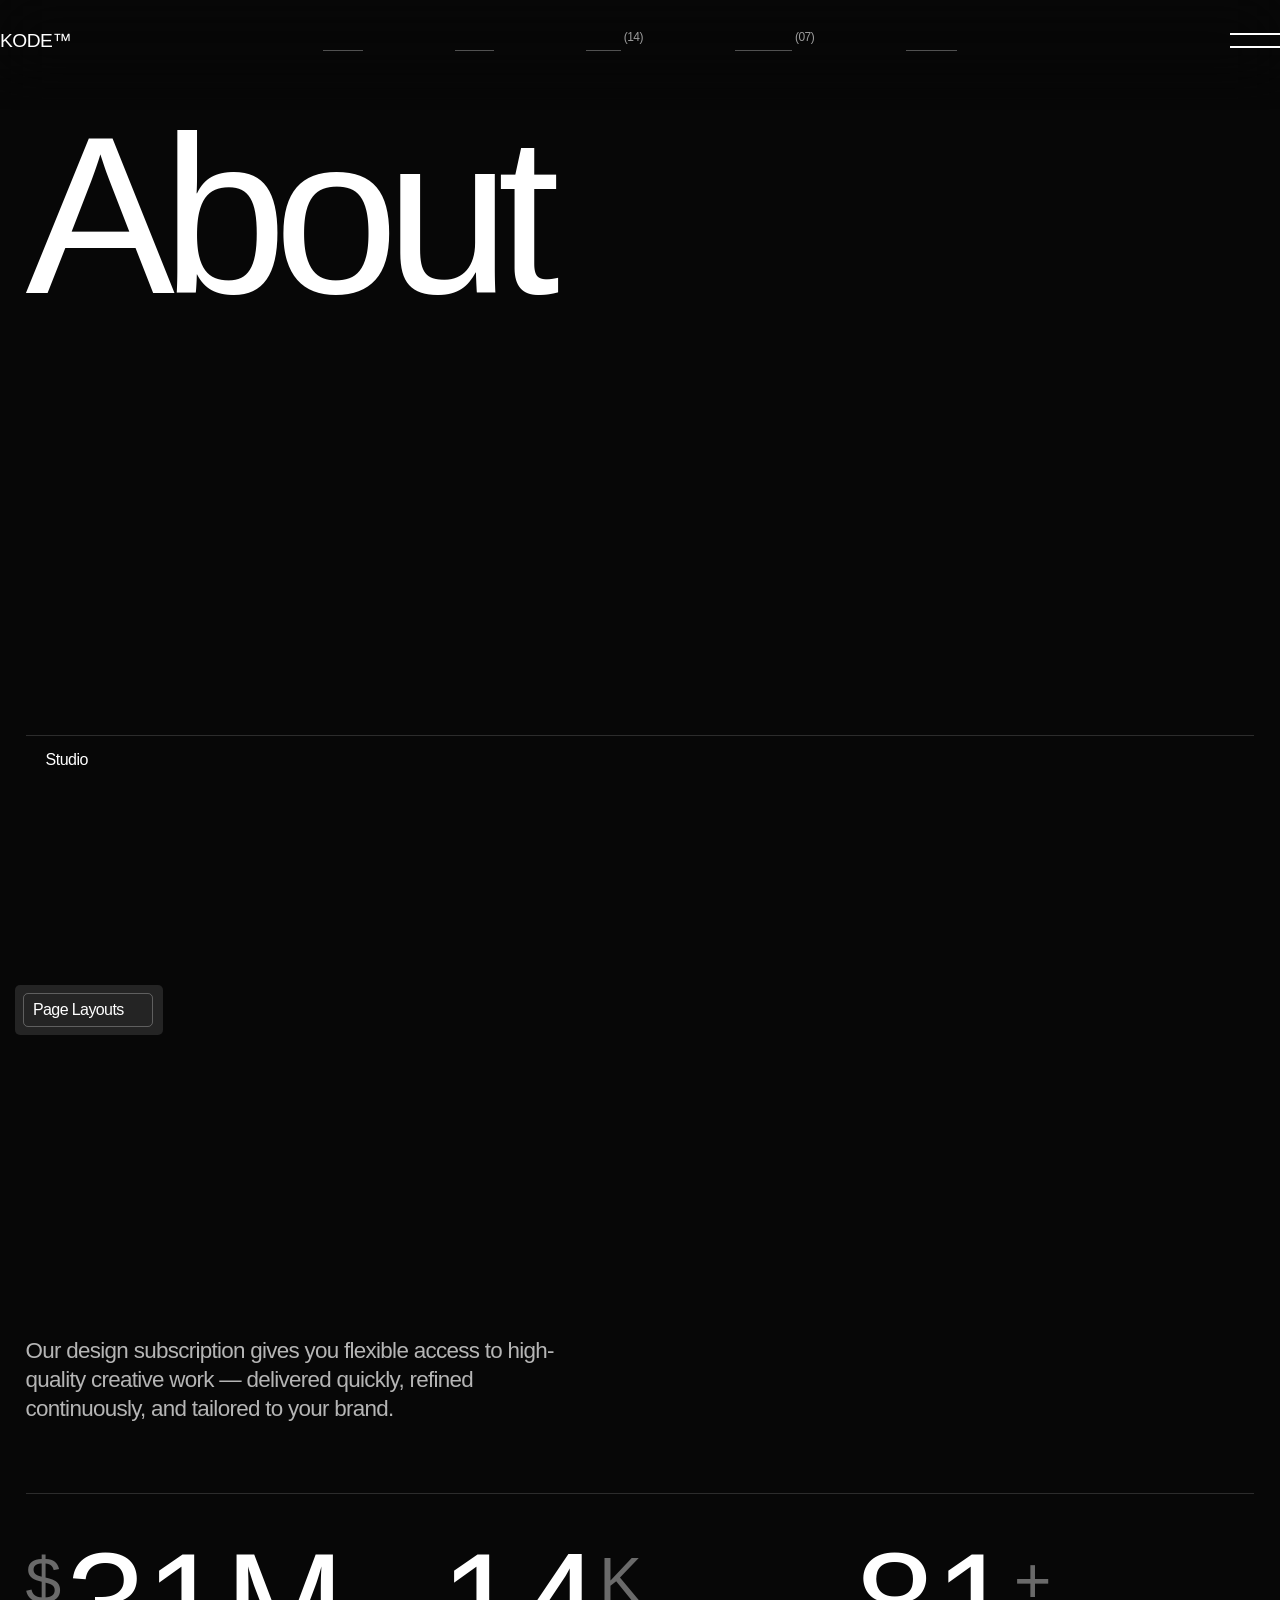
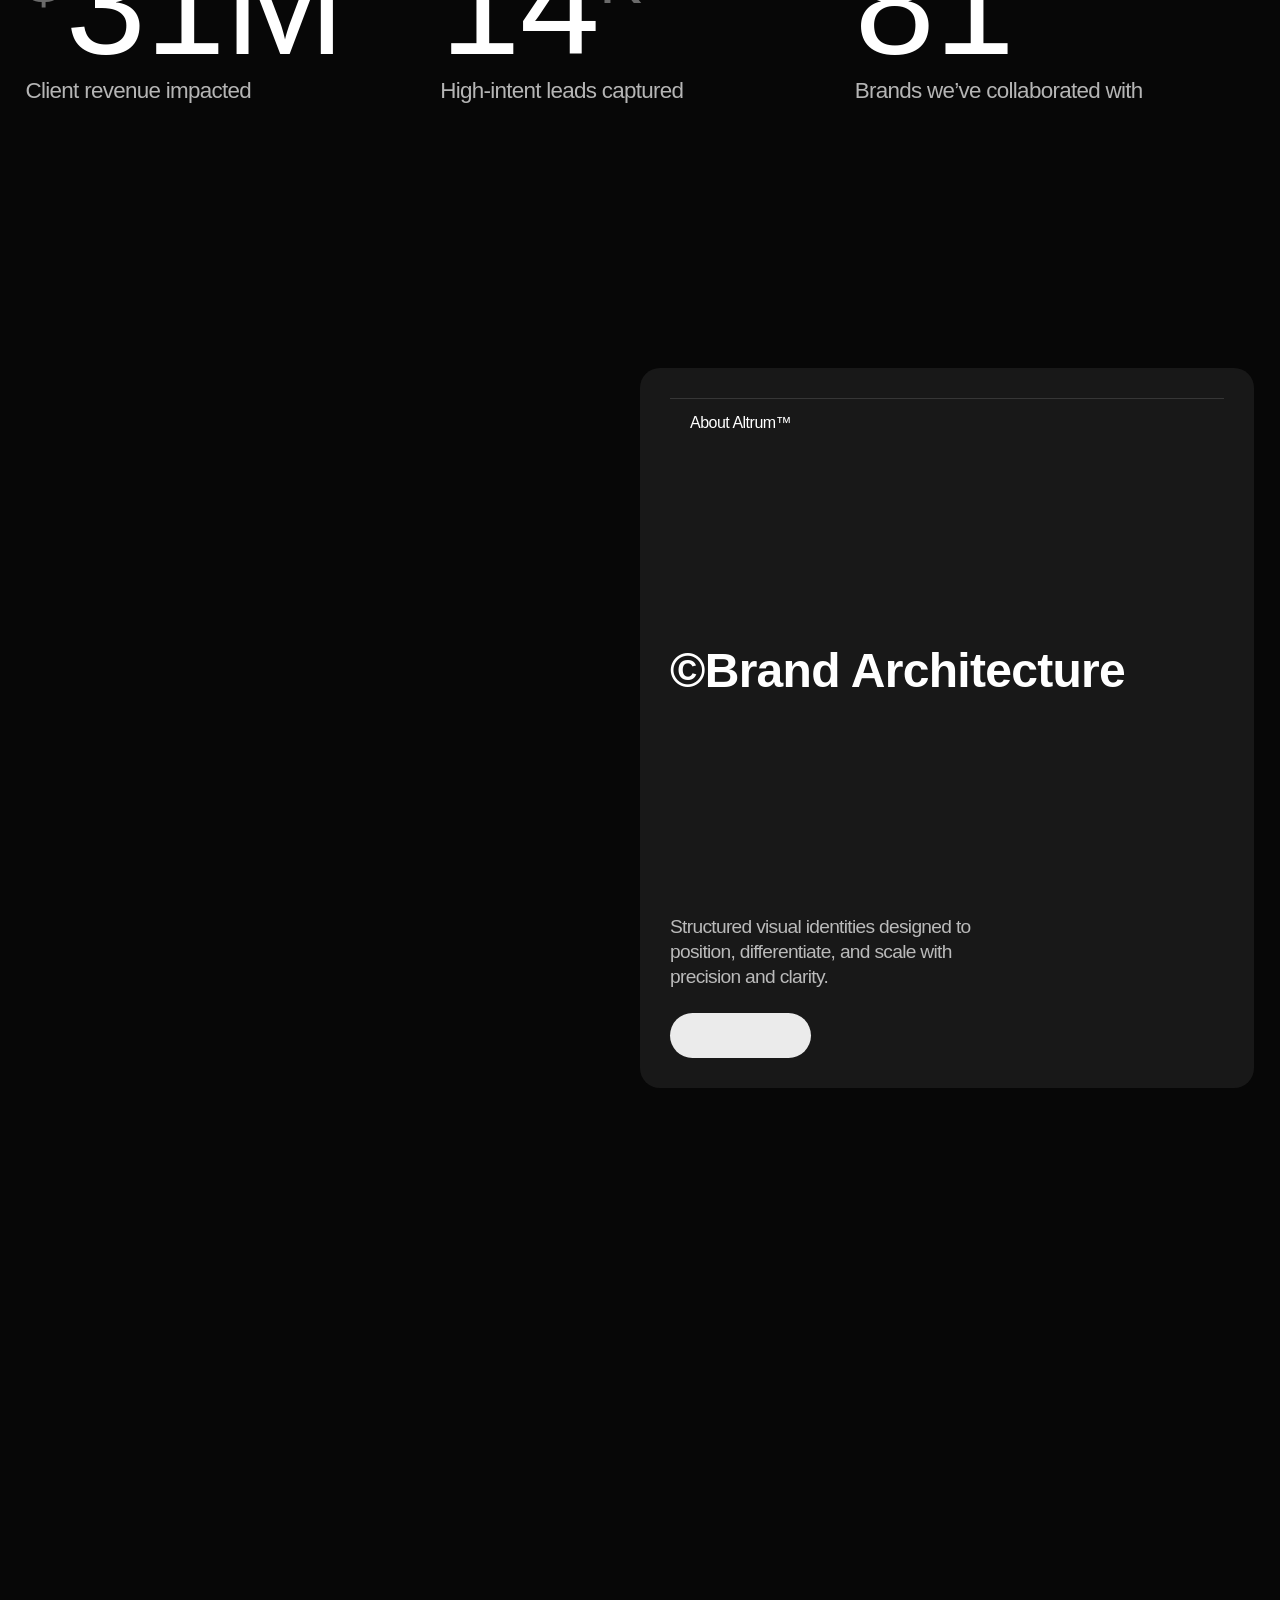
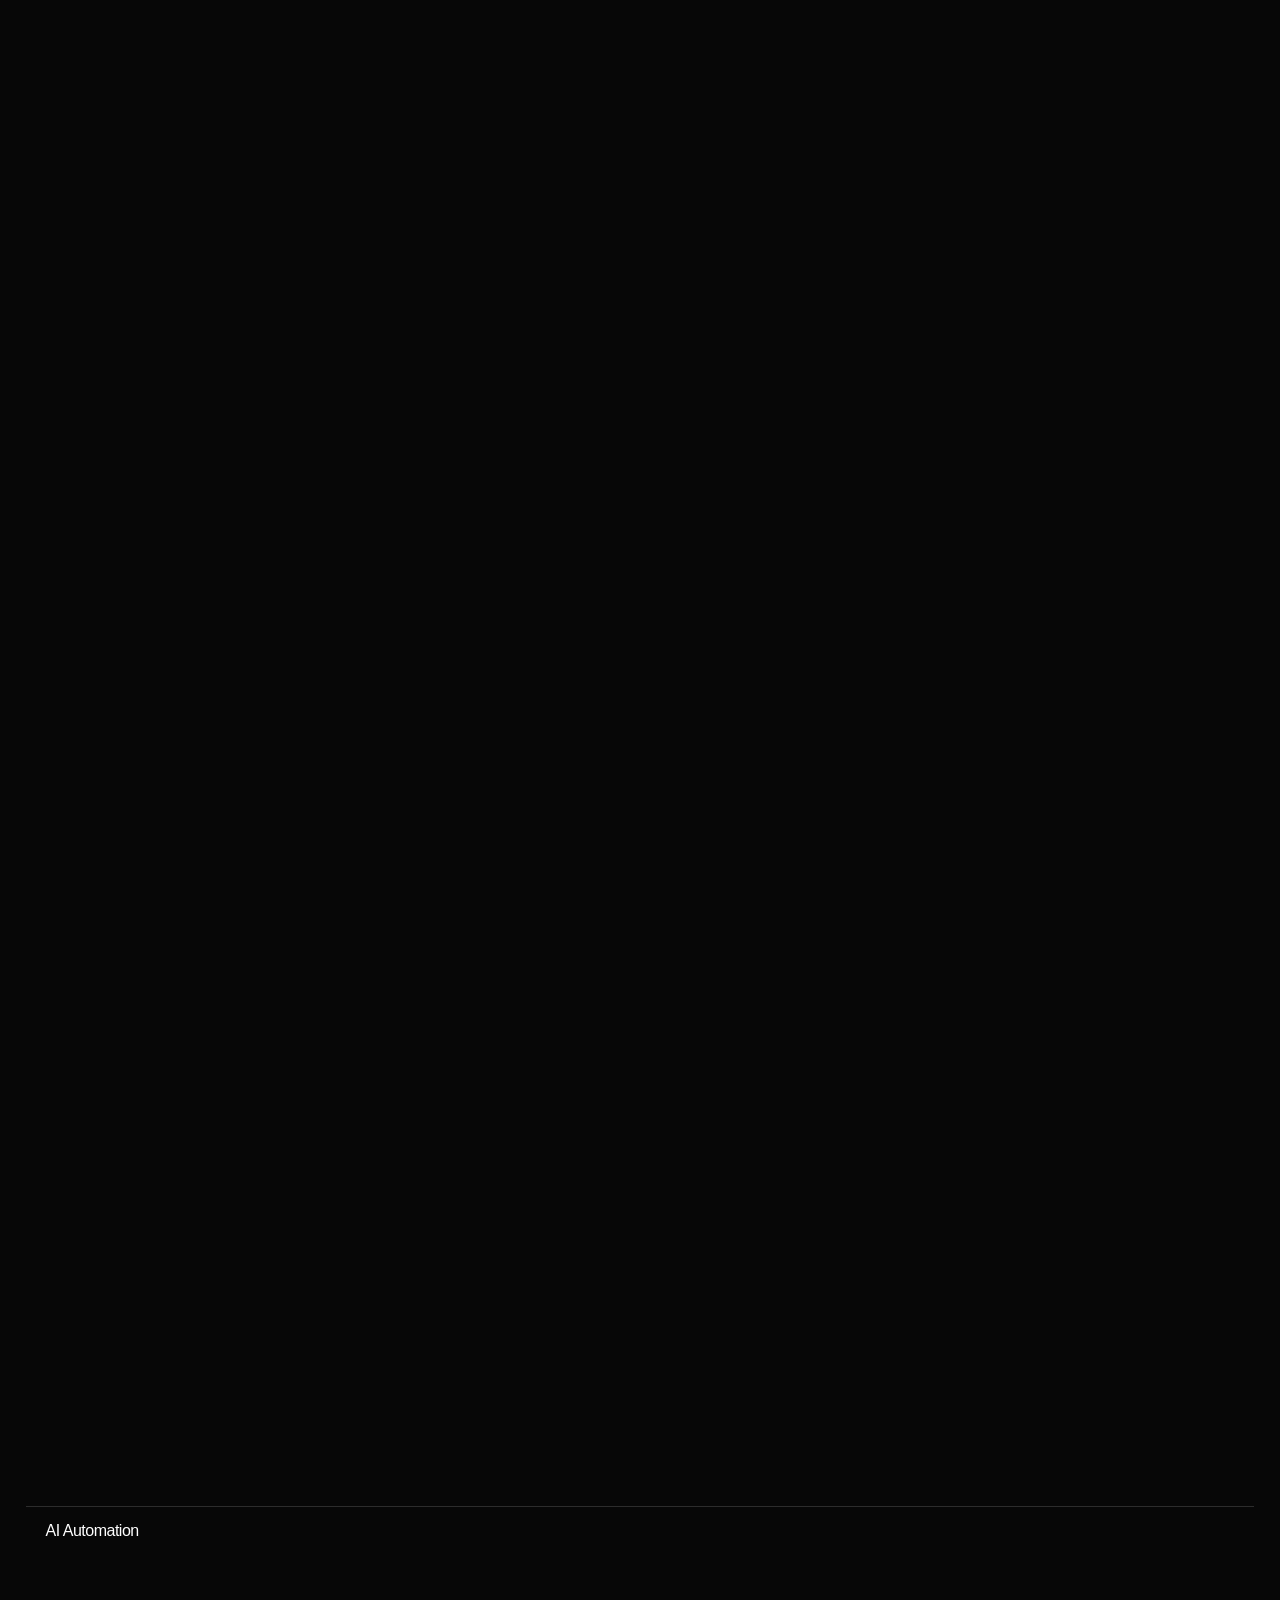
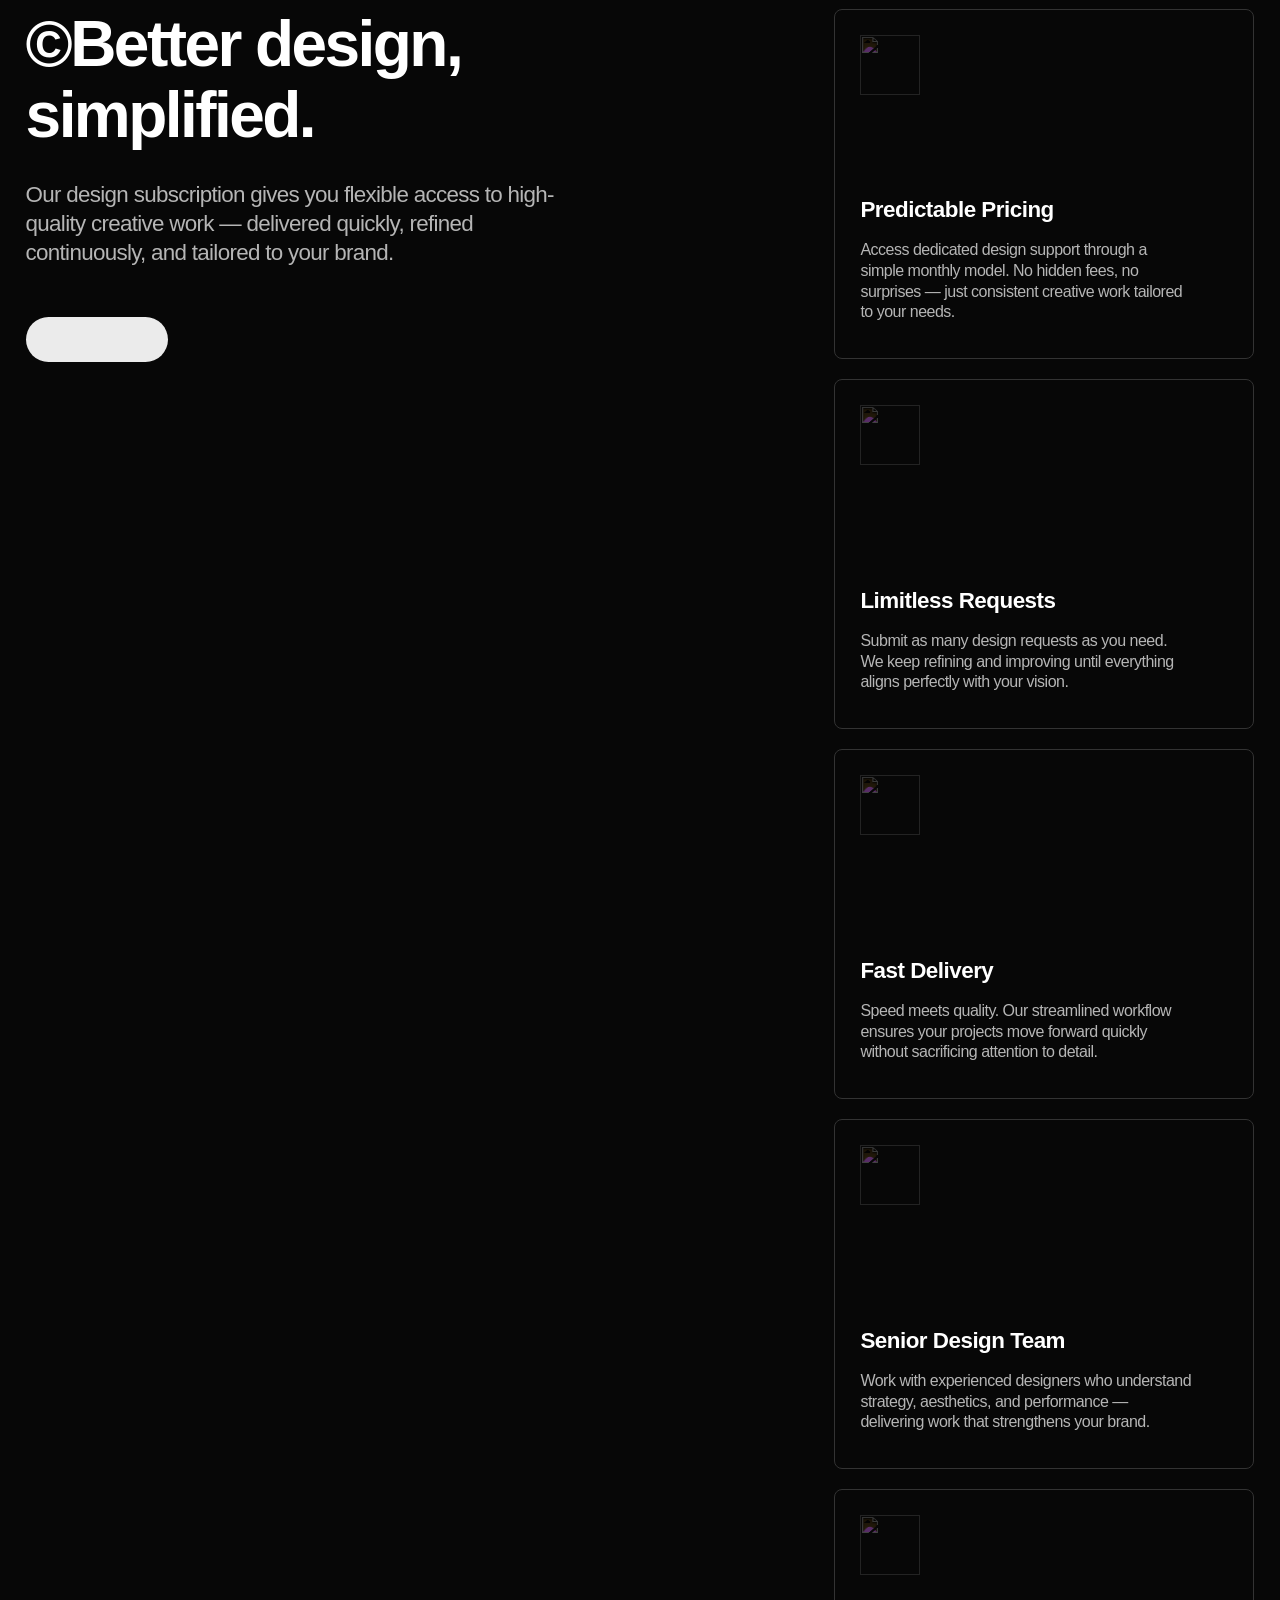
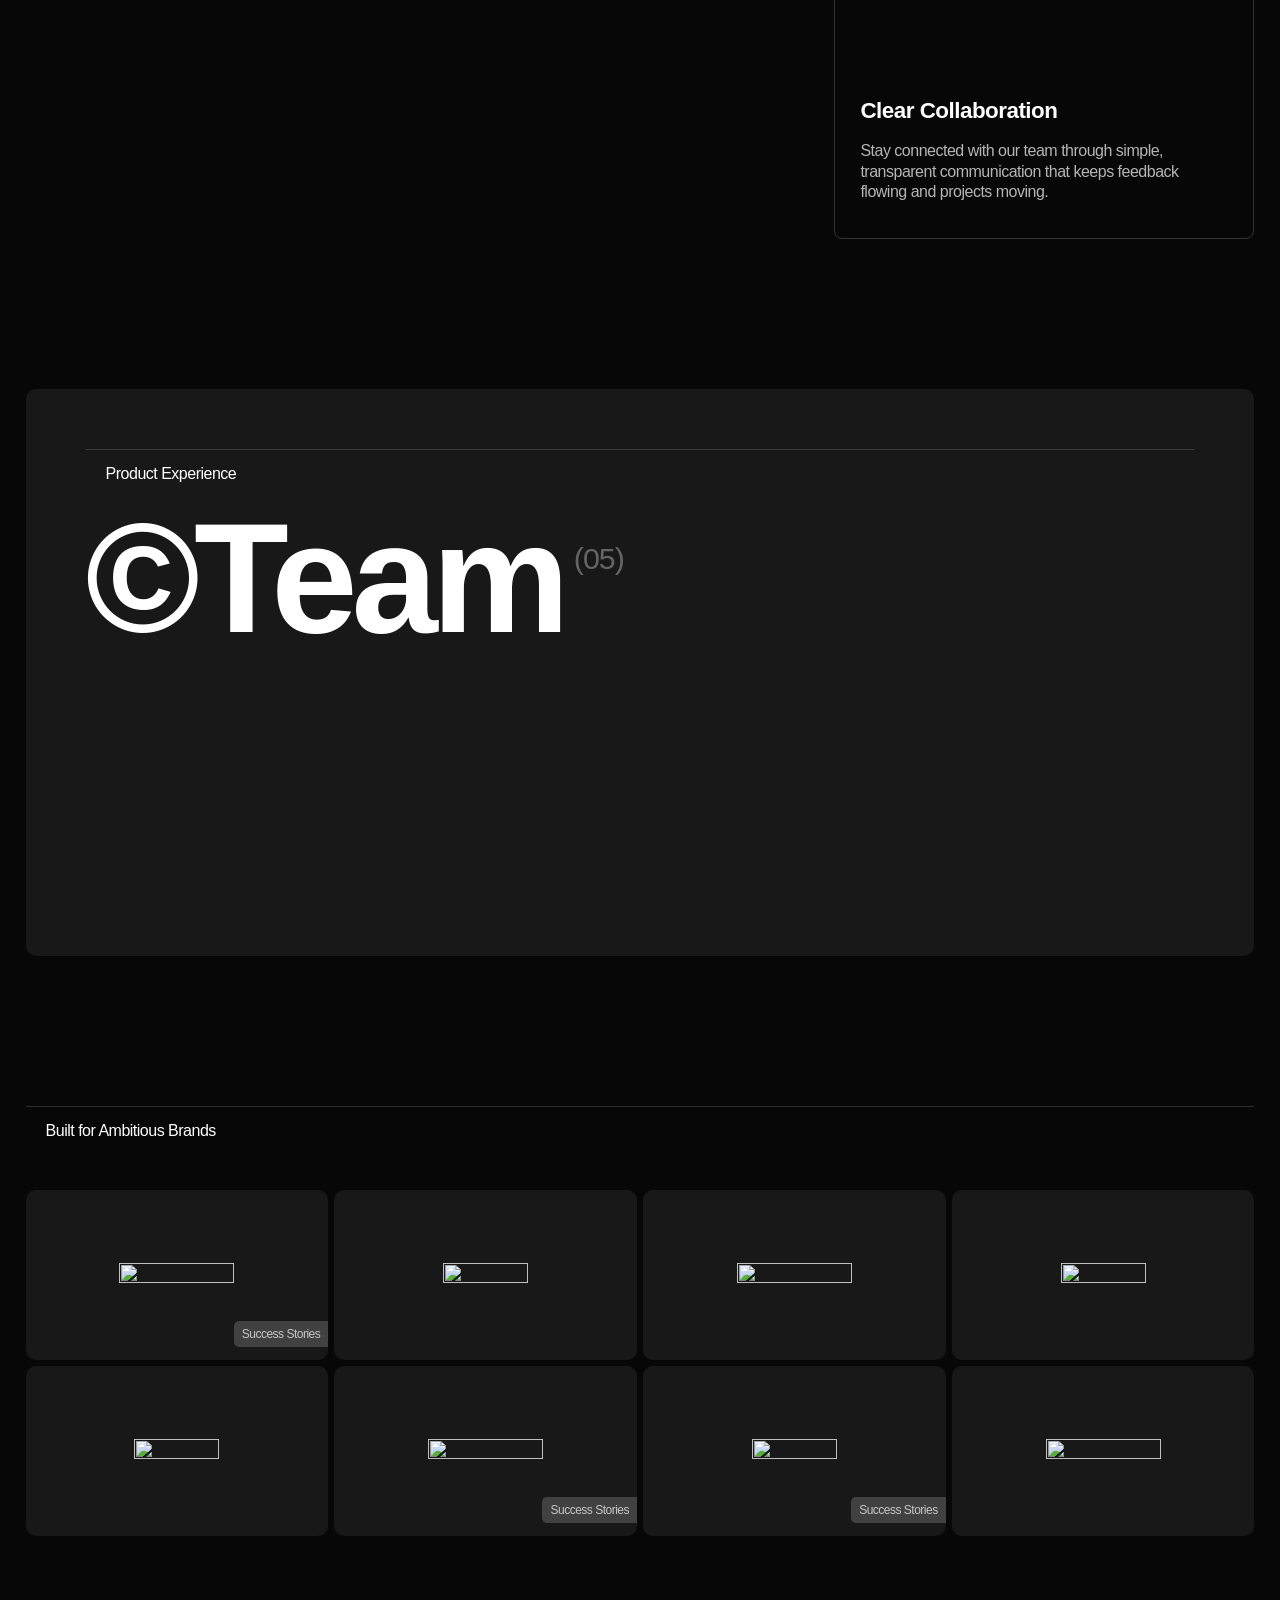
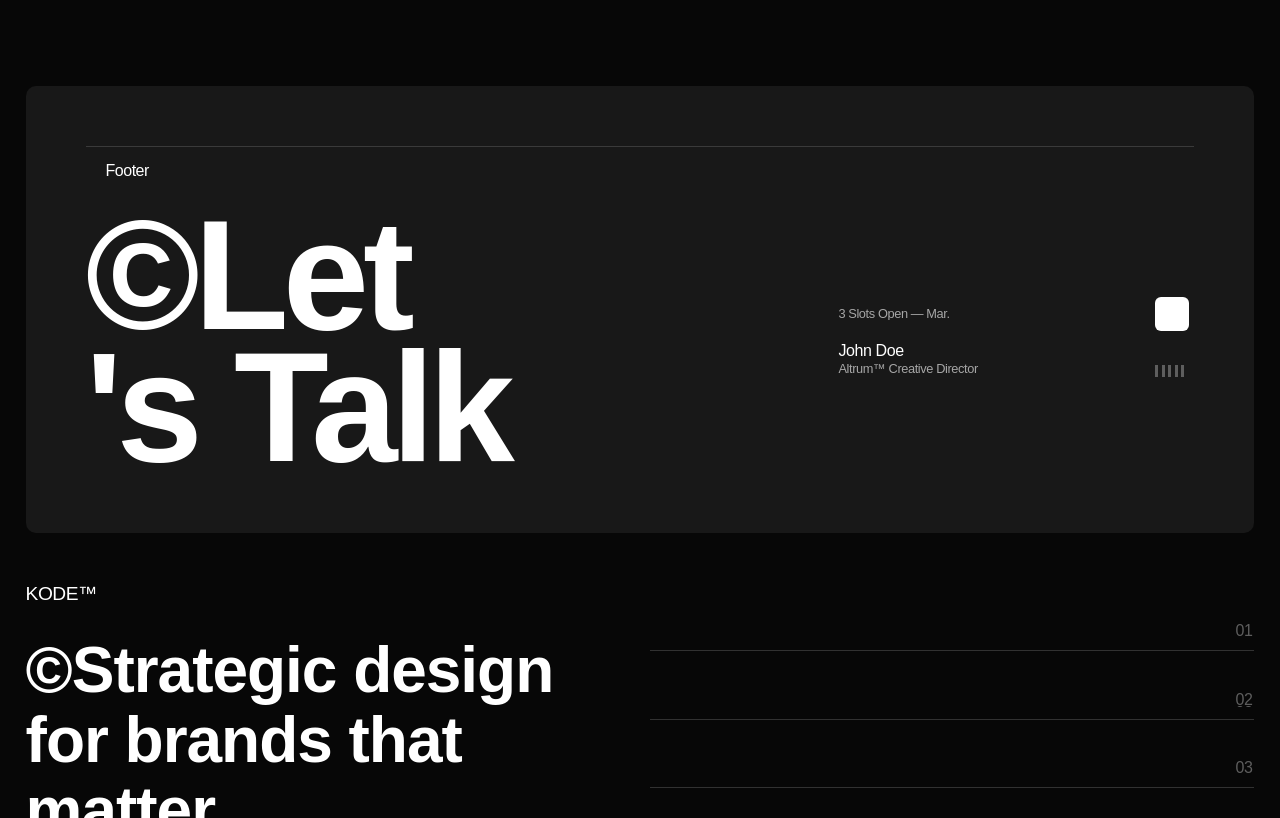
==== commit 1a2e6aa4: "Update about.html" ====
--- a/about.html
+++ b/about.html
@@ -873,36 +873,13 @@
                 </div>
             </div>
             <div class="divider-m"></div>
-            <div class="grid-plus">
-                <div>
-                    <div data-wf--plus-icon--variant="base" class="plus-icon">
-                        <img src="https://cdn.prod.website-files.com/699ed6f18aceafc086e38a82/69a03137ec5530c51522b5ff_plus.webp" loading="lazy" alt=""/>
-                    </div>
-                </div>
-                <div>
-                    <div data-wf--plus-icon--variant="base" class="plus-icon">
-                        <img src="https://cdn.prod.website-files.com/699ed6f18aceafc086e38a82/69a03137ec5530c51522b5ff_plus.webp" loading="lazy" alt=""/>
-                    </div>
-                </div>
-                <div>
-                    <div data-wf--plus-icon--variant="base" class="plus-icon">
-                        <img src="https://cdn.prod.website-files.com/699ed6f18aceafc086e38a82/69a03137ec5530c51522b5ff_plus.webp" loading="lazy" alt=""/>
-                    </div>
-                </div>
-                <div>
-                    <div data-wf--plus-icon--variant="base" class="plus-icon">
-                        <img src="https://cdn.prod.website-files.com/699ed6f18aceafc086e38a82/69a03137ec5530c51522b5ff_plus.webp" loading="lazy" alt=""/>
-                    </div>
-                </div>
-            </div>
-            <div class="divider-m"></div>
-            <div class="container">
+             <div class="container">
                 <div class="footer-grid">
                     <div>
                         <div class="max-left">
-                            <a href="/" class="logo-first w-inline-block">
-                                <p class="top-text logo">Altrum™</p>
-                                <p class="top-text logo animated">Studio</p>
+                            <a href="/" aria-current="page" class="logo-first w-inline-block w--current">
+                                <p class="top-text logo">KODE™</p>
+                                <p class="top-text logo animated">KRUXH</p>
                             </a>
                             <h2 class="h1 for-h2 third add-top">©Strategic design for brands that matter.</h2>
                             <div class="divider-xxl"></div>
@@ -910,8 +887,8 @@
                                 <a data-wf--button-arrow--variant="base" href="mailto:contact@altrum.studio?subject=Hello" class="button-arrow w-inline-block">
                                     <img width="9" loading="lazy" alt="" src="https://cdn.prod.website-files.com/699ed6f18aceafc086e38a82/699f89c49271389efbdafdbc_arrows.png" class="arrow-gray"/>
                                     <div class="button-title-flex">
-                                        <div class="button-small-name">contact@altrum.studio</div>
-                                        <div class="button-small-name">contact@altrum.studio</div>
+                                        <div class="button-small-name">lylanoble1@gmail.com</div>
+                                        <div class="button-small-name">lylanoble1@gmail.com</div>
                                     </div>
                                 </a>
                                 <div class="bottom-grid">
@@ -923,14 +900,14 @@
                                         </div>
                                     </a>
                                     <div id="w-node-da49b1d2-431a-4e8e-b6c3-f4888cada00e-8cad9fd8" class="copywrith-dark">
-                                        <div>© 2026 Altrum™ Studio, Powered by Webflow</div>
+                                        <div>© 2026 KODE™ KRUXH STUDIO.</div>
                                     </div>
                                 </div>
                             </div>
                         </div>
                     </div>
                     <div class="max-w-right">
-                        <a href="/" class="button-big-menu w-inline-block">
+                        <a href="/kodekruxh/index.html" aria-current="page" class="button-big-menu w-inline-block w--current">
                             <div class="button-big-flex">
                                 <img width="18" loading="lazy" alt="" src="https://cdn.prod.website-files.com/699ed6f18aceafc086e38a82/699f89c49271389efbdafdbc_arrows.png" class="button-big-arrow"/>
                                 <div class="big-text-btn">Home</div>
@@ -943,7 +920,7 @@
                                 <div class="button-big-line-overlay"></div>
                             </div>
                         </a>
-                        <a href="/about" aria-current="page" class="button-big-menu w-inline-block w--current">
+                        <a href="/kodekruxh/about.html" class="button-big-menu w-inline-block">
                             <div class="button-big-flex">
                                 <img width="18" loading="lazy" alt="" src="https://cdn.prod.website-files.com/699ed6f18aceafc086e38a82/699f89c49271389efbdafdbc_arrows.png" class="button-big-arrow"/>
                                 <div class="big-text-btn">About</div>
@@ -956,7 +933,7 @@
                                 <div class="button-big-line-overlay"></div>
                             </div>
                         </a>
-                        <a href="#" class="button-big-menu w-inline-block">
+                        <a href="/kodekruxh/services.html" class="button-big-menu w-inline-block">
                             <div class="button-big-flex">
                                 <img width="18" loading="lazy" alt="" src="https://cdn.prod.website-files.com/699ed6f18aceafc086e38a82/699f89c49271389efbdafdbc_arrows.png" class="button-big-arrow"/>
                                 <div class="big-text-btn">Services</div>
@@ -969,7 +946,7 @@
                                 <div class="button-big-line-overlay"></div>
                             </div>
                         </a>
-                        <a href="/work" class="button-big-menu w-inline-block">
+                        <a href="/kodekruxh/work.html" class="button-big-menu w-inline-block">
                             <div class="button-big-flex">
                                 <img width="18" loading="lazy" alt="" src="https://cdn.prod.website-files.com/699ed6f18aceafc086e38a82/699f89c49271389efbdafdbc_arrows.png" class="button-big-arrow"/>
                                 <div class="big-text-btn">Work</div>
@@ -982,10 +959,10 @@
                                 <div class="button-big-line-overlay"></div>
                             </div>
                         </a>
-                        <a href="/template-info/licensing" class="button-big-menu w-inline-block">
+                        <a href="/kodekruxh/contact.html" class="button-big-menu w-inline-block">
                             <div class="button-big-flex">
                                 <img width="18" loading="lazy" alt="" src="https://cdn.prod.website-files.com/699ed6f18aceafc086e38a82/699f89c49271389efbdafdbc_arrows.png" class="button-big-arrow"/>
-                                <div class="big-text-btn">Licensing</div>
+                                <div class="big-text-btn">Contact</div>
                                 <div class="number-small-btn">
                                     <div class="number-small-big-menu">05</div>
                                     <div class="number-small-big-menu">05</div>
@@ -1000,11 +977,92 @@
             </div>
         </section>
         <div class="page-overlay-main"></div>
+        <div class="intro">
+            <div class="logo-loader-overflow">
+                <div class="logo-load">
+                    <p class="top-text loader scale">KODE™</p>
+                    <div class="loader-text-overflow">
+                        <p class="top-text loader animated _01">KRUXH.</p>
+                        <p class="top-text loader animated _02">VISION.</p>
+                        <p class="top-text loader animated _03">DESIGN.</p>
+                        <p class="top-text loader animated _04">BUILD.</p>
+                        <p class="top-text loader animated _05">IMPACT.</p>
+                    </div>
+                </div>
+            </div>
+        </div>
+        <div style="-webkit-transform:translate3d(0, 150px, 0) scale3d(1, 1, 1) rotateX(0) rotateY(0) rotateZ(0) skew(0, 0);-moz-transform:translate3d(0, 150px, 0) scale3d(1, 1, 1) rotateX(0) rotateY(0) rotateZ(0) skew(0, 0);-ms-transform:translate3d(0, 150px, 0) scale3d(1, 1, 1) rotateX(0) rotateY(0) rotateZ(0) skew(0, 0);transform:translate3d(0, 150px, 0) scale3d(1, 1, 1) rotateX(0) rotateY(0) rotateZ(0) skew(0, 0)" class="template-navigator">
+            <div class="template-navigator-dropdowns">
+                <div data-delay="200" data-hover="false" data-w-id="930752cd-daa4-5352-6fc8-ce6de004993f" class="template-navigator-dropdown w-dropdown">
+                    <div class="template-navigator-dropdown-toggle w-dropdown-toggle">
+                        <div>Page Layouts</div>
+                        <div class="arrow-dd">
+                            <img width="11" loading="lazy" alt="" src="https://cdn.prod.website-files.com/699b6466d5f19893993a4bf2/69a6b7186324ec79da05fb36_arrows.png"/>
+                        </div>
+                    </div>
+                    <nav class="template-navigator-dropdown-list w-dropdown-list">
+                        <div style="-webkit-transform:translate3d(0, 24px, 0) scale3d(1, 1, 1) rotateX(0) rotateY(0) rotateZ(0) skew(0, 0);-moz-transform:translate3d(0, 24px, 0) scale3d(1, 1, 1) rotateX(0) rotateY(0) rotateZ(0) skew(0, 0);-ms-transform:translate3d(0, 24px, 0) scale3d(1, 1, 1) rotateX(0) rotateY(0) rotateZ(0) skew(0, 0);transform:translate3d(0, 24px, 0) scale3d(1, 1, 1) rotateX(0) rotateY(0) rotateZ(0) skew(0, 0);opacity:0" class="template-navigator-pages-wrap">
+                            <div class="showcase-grid">
+                                <a href="/kodekruxh/index.html" aria-current="page" class="template-slide w-inline-block w--current">
+                                    <img width="70" sizes="100vw" alt="" src="https://cdn.prod.website-files.com/699ed6f18aceafc086e38a82/69b28cca60962972a68f31c2_pres-1.png" loading="eager" srcset="https://cdn.prod.website-files.com/699ed6f18aceafc086e38a82/69b28cca60962972a68f31c2_pres-1-p-500.png 500w, https://cdn.prod.website-files.com/699ed6f18aceafc086e38a82/69b28cca60962972a68f31c2_pres-1-p-800.png 800w, https://cdn.prod.website-files.com/699ed6f18aceafc086e38a82/69b28cca60962972a68f31c2_pres-1-p-1080.png 1080w, https://cdn.prod.website-files.com/699ed6f18aceafc086e38a82/69b28cca60962972a68f31c2_pres-1.png 1500w" class="template-image"/>
+                                    <div>
+                                        <div class="slide-text for-slide">(Home)</div>
+                                    </div>
+                                </a>
+                                <a href="/kodekruxh/about.html" class="template-slide w-inline-block">
+                                    <img width="70" sizes="100vw" alt="" src="https://cdn.prod.website-files.com/699ed6f18aceafc086e38a82/69b28ccaf6383c32a9646794_pres-2.png" loading="eager" srcset="https://cdn.prod.website-files.com/699ed6f18aceafc086e38a82/69b28ccaf6383c32a9646794_pres-2-p-500.png 500w, https://cdn.prod.website-files.com/699ed6f18aceafc086e38a82/69b28ccaf6383c32a9646794_pres-2-p-800.png 800w, https://cdn.prod.website-files.com/699ed6f18aceafc086e38a82/69b28ccaf6383c32a9646794_pres-2-p-1080.png 1080w, https://cdn.prod.website-files.com/699ed6f18aceafc086e38a82/69b28ccaf6383c32a9646794_pres-2.png 1500w" class="template-image"/>
+                                    <div>
+                                        <div class="slide-text for-slide">(About)</div>
+                                    </div>
+                                </a>
+                                <a href="/kodekruxh/work.html" class="template-slide w-inline-block">
+                                    <img width="70" sizes="100vw" alt="" src="https://cdn.prod.website-files.com/699ed6f18aceafc086e38a82/69b28cca492e36dcf2f78bba_pres-3.png" loading="eager" srcset="https://cdn.prod.website-files.com/699ed6f18aceafc086e38a82/69b28cca492e36dcf2f78bba_pres-3-p-500.png 500w, https://cdn.prod.website-files.com/699ed6f18aceafc086e38a82/69b28cca492e36dcf2f78bba_pres-3-p-800.png 800w, https://cdn.prod.website-files.com/699ed6f18aceafc086e38a82/69b28cca492e36dcf2f78bba_pres-3-p-1080.png 1080w, https://cdn.prod.website-files.com/699ed6f18aceafc086e38a82/69b28cca492e36dcf2f78bba_pres-3.png 1500w" class="template-image"/>
+                                    <div>
+                                        <div class="slide-text for-slide">(Work)</div>
+                                    </div>
+                                </a>
+                                <a href="https://altrum-template.webflow.io/project/forma-digital" class="template-slide w-inline-block">
+                                    <img width="70" sizes="100vw" alt="" src="https://cdn.prod.website-files.com/699ed6f18aceafc086e38a82/69b28cca68f2925be4d7abee_pres-4.png" loading="eager" srcset="https://cdn.prod.website-files.com/699ed6f18aceafc086e38a82/69b28cca68f2925be4d7abee_pres-4-p-500.png 500w, https://cdn.prod.website-files.com/699ed6f18aceafc086e38a82/69b28cca68f2925be4d7abee_pres-4-p-800.png 800w, https://cdn.prod.website-files.com/699ed6f18aceafc086e38a82/69b28cca68f2925be4d7abee_pres-4-p-1080.png 1080w, https://cdn.prod.website-files.com/699ed6f18aceafc086e38a82/69b28cca68f2925be4d7abee_pres-4.png 1500w" class="template-image"/>
+                                    <div>
+                                        <div class="slide-text for-slide">(Work Page)</div>
+                                    </div>
+                                </a>
+                                <a href="/kodekruxh/services.html" class="template-slide w-inline-block">
+                                    <img width="70" sizes="100vw" alt="" src="https://cdn.prod.website-files.com/699ed6f18aceafc086e38a82/69b28cca6a09bcc5fca5de01_pres-5.png" loading="eager" srcset="https://cdn.prod.website-files.com/699ed6f18aceafc086e38a82/69b28cca6a09bcc5fca5de01_pres-5-p-500.png 500w, https://cdn.prod.website-files.com/699ed6f18aceafc086e38a82/69b28cca6a09bcc5fca5de01_pres-5-p-800.png 800w, https://cdn.prod.website-files.com/699ed6f18aceafc086e38a82/69b28cca6a09bcc5fca5de01_pres-5-p-1080.png 1080w, https://cdn.prod.website-files.com/699ed6f18aceafc086e38a82/69b28cca6a09bcc5fca5de01_pres-5.png 1500w" class="template-image"/>
+                                    <div>
+                                        <div class="slide-text for-slide">(Services)</div>
+                                    </div>
+                                </a>
+                                <a href="/blog" class="template-slide w-inline-block">
+                                    <img width="70" sizes="100vw" alt="" src="https://cdn.prod.website-files.com/699ed6f18aceafc086e38a82/69b28cca52ee1ebe8077d686_pres-7.png" loading="eager" srcset="https://cdn.prod.website-files.com/699ed6f18aceafc086e38a82/69b28cca52ee1ebe8077d686_pres-7-p-500.png 500w, https://cdn.prod.website-files.com/699ed6f18aceafc086e38a82/69b28cca52ee1ebe8077d686_pres-7-p-800.png 800w, https://cdn.prod.website-files.com/699ed6f18aceafc086e38a82/69b28cca52ee1ebe8077d686_pres-7-p-1080.png 1080w, https://cdn.prod.website-files.com/699ed6f18aceafc086e38a82/69b28cca52ee1ebe8077d686_pres-7.png 1500w" class="template-image"/>
+                                    <div>
+                                        <div class="slide-text for-slide">(Blog)</div>
+                                    </div>
+                                </a>
+                                <a href="https://altrum-template.webflow.io/post/from-idea-to-execution-building-products-that-last" class="template-slide w-inline-block">
+                                    <img width="70" sizes="100vw" alt="" src="https://cdn.prod.website-files.com/699ed6f18aceafc086e38a82/69b28cca58666f04cb8c0199_pres-8.png" loading="eager" srcset="https://cdn.prod.website-files.com/699ed6f18aceafc086e38a82/69b28cca58666f04cb8c0199_pres-8-p-500.png 500w, https://cdn.prod.website-files.com/699ed6f18aceafc086e38a82/69b28cca58666f04cb8c0199_pres-8-p-800.png 800w, https://cdn.prod.website-files.com/699ed6f18aceafc086e38a82/69b28cca58666f04cb8c0199_pres-8-p-1080.png 1080w, https://cdn.prod.website-files.com/699ed6f18aceafc086e38a82/69b28cca58666f04cb8c0199_pres-8.png 1500w" class="template-image"/>
+                                    <div>
+                                        <div class="slide-text for-slide">(Blog Page)</div>
+                                    </div>
+                                </a>
+                                <a href="/kodekruxh/contact.html" class="template-slide w-inline-block">
+                                    <img width="70" sizes="100vw" alt="" src="https://cdn.prod.website-files.com/699ed6f18aceafc086e38a82/69b28cc9ff4ac875ec8ed572_pres-6.png" loading="eager" srcset="https://cdn.prod.website-files.com/699ed6f18aceafc086e38a82/69b28cc9ff4ac875ec8ed572_pres-6-p-500.png 500w, https://cdn.prod.website-files.com/699ed6f18aceafc086e38a82/69b28cc9ff4ac875ec8ed572_pres-6-p-800.png 800w, https://cdn.prod.website-files.com/699ed6f18aceafc086e38a82/69b28cc9ff4ac875ec8ed572_pres-6-p-1080.png 1080w, https://cdn.prod.website-files.com/699ed6f18aceafc086e38a82/69b28cc9ff4ac875ec8ed572_pres-6.png 1500w" class="template-image"/>
+                                    <div>
+                                        <div class="slide-text for-slide">(Contact)</div>
+                                    </div>
+                                </a>
+                            </div>
+                        </div>
+                    </nav>
+                </div>
+            </div>
+        </div>
+        
         <script src="https://d3e54v103j8qbb.cloudfront.net/js/jquery-3.5.1.min.dc5e7f18c8.js?site=699ed6f18aceafc086e38a82" type="text/javascript" integrity="sha256-9/aliU8dGd2tb6OSsuzixeV4y/faTqgFtohetphbbj0=" crossorigin="anonymous"></script>
-        <script src="https://cdn.prod.website-files.com/699ed6f18aceafc086e38a82/js/webflow.schunk.e0c428ff9737f919.js" type="text/javascript" integrity="sha384-ar82P9eriV3WGOD8Lkag3kPxxkFE9GSaSPalaC0MRlR/5aACGoFQNfyqt0dNuYvt" crossorigin="anonymous"></script>
-        <script src="https://cdn.prod.website-files.com/699ed6f18aceafc086e38a82/js/webflow.schunk.6117f1e729206e6a.js" type="text/javascript" integrity="sha384-0cNNxH1Fu3rqUli91UjQ5YoCkrqGovyW5uGnz8yh2JdgaID1xsrd93lTynZdKnG4" crossorigin="anonymous"></script>
-        <script src="https://cdn.prod.website-files.com/699ed6f18aceafc086e38a82/js/webflow.schunk.9dfb96661114d3db.js" type="text/javascript" integrity="sha384-WomGmw6dEzLneGT/kPgtEBxcnZdNwGyYjo8D14umPoCXFAogmplTeXR1XciQq32y" crossorigin="anonymous"></script>
-        <script src="https://cdn.prod.website-files.com/699ed6f18aceafc086e38a82/js/webflow.bca4c724.cc27278ceddd249d.js" type="text/javascript" integrity="sha384-MdsdVgru31nij5rKjwhG3kxrwRZU6hF1/k8RZEXsEawFAlHpgIGDPhXnABGqS6Hi" crossorigin="anonymous"></script>
+        <script src="js/chunk-3.js" type="text/javascript"></script>
+        <script src="js/chunk-1.js" type="text/javascript"></script>
+        <script src="js/chunk-2.js" type="text/javascript"></script>
+        <script src="js/main-1.js" type="text/javascript"></script>
         <script src="https://cdn.prod.website-files.com/gsap/3.14.2/gsap.min.js" type="text/javascript"></script>
         <script src="https://cdn.prod.website-files.com/gsap/3.14.2/SplitText.min.js" type="text/javascript"></script>
         <script src="https://cdn.prod.website-files.com/gsap/3.14.2/ScrollTrigger.min.js" type="text/javascript"></script>
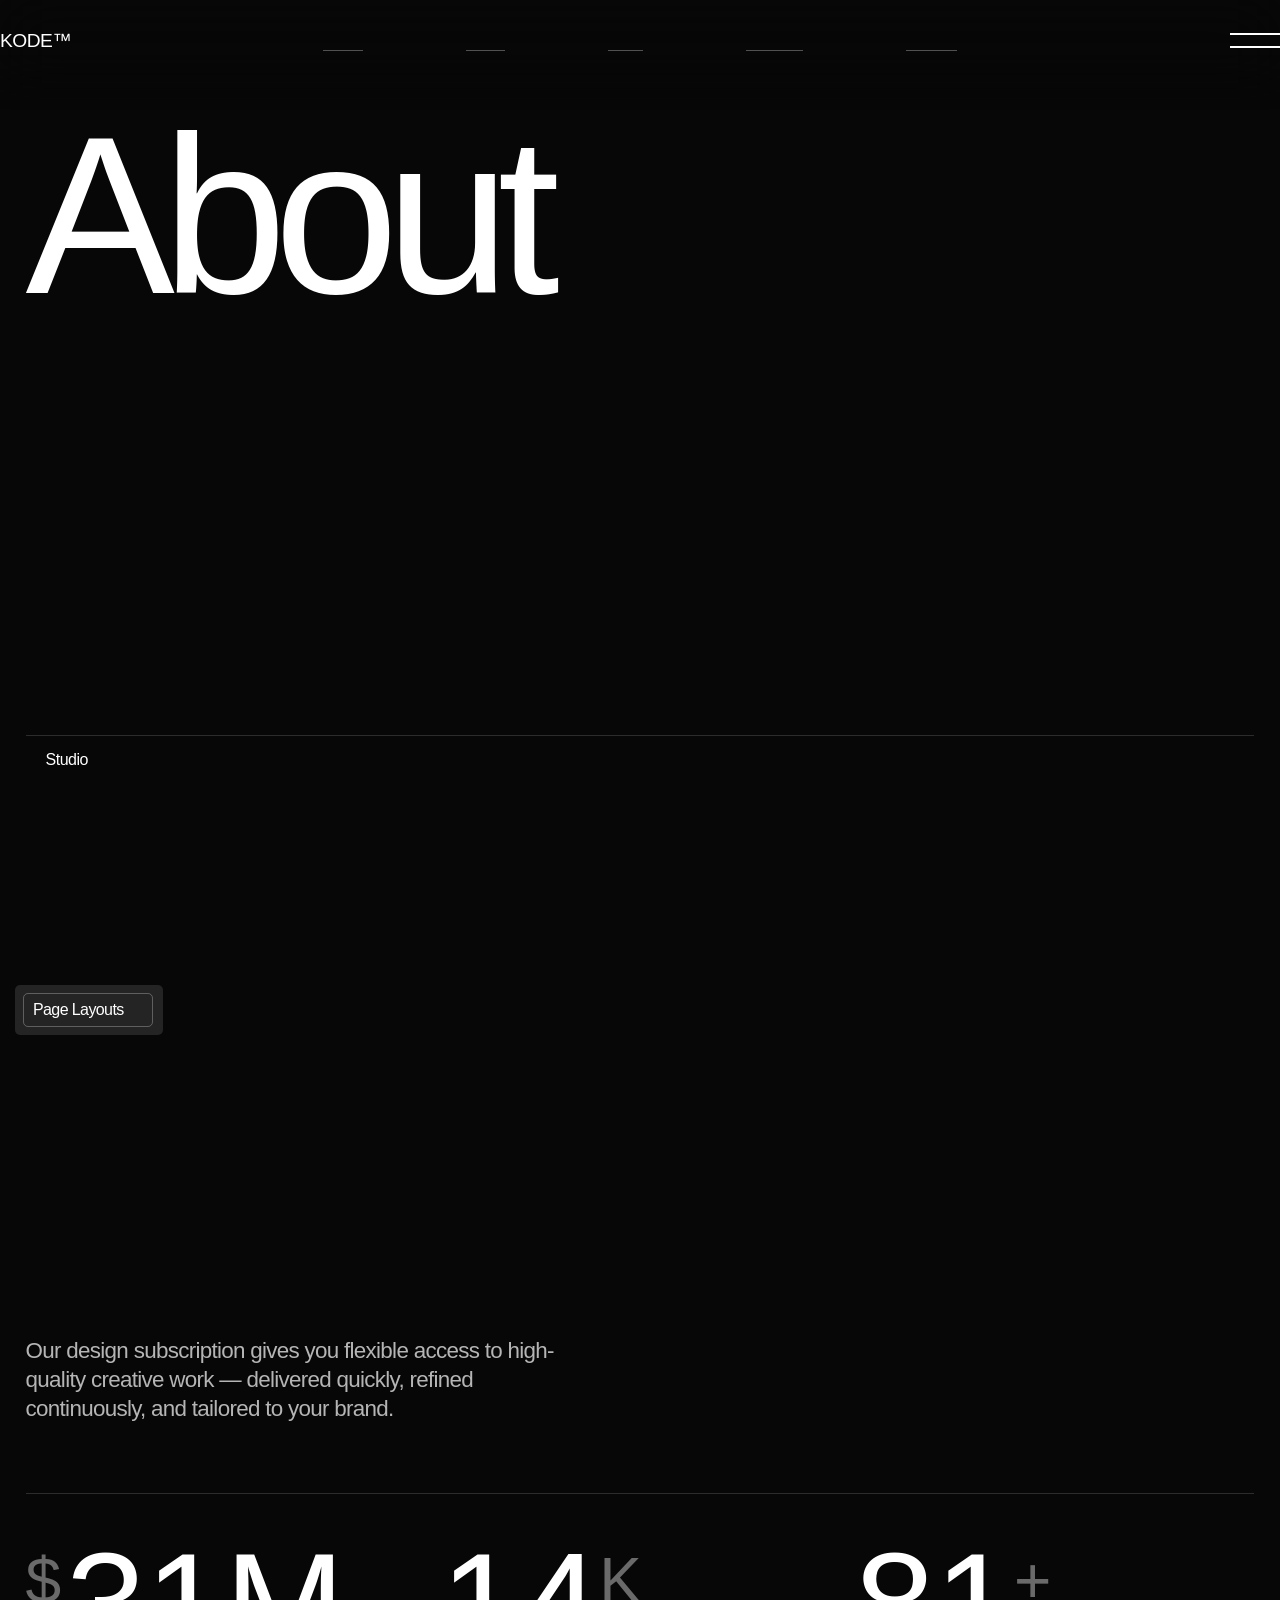
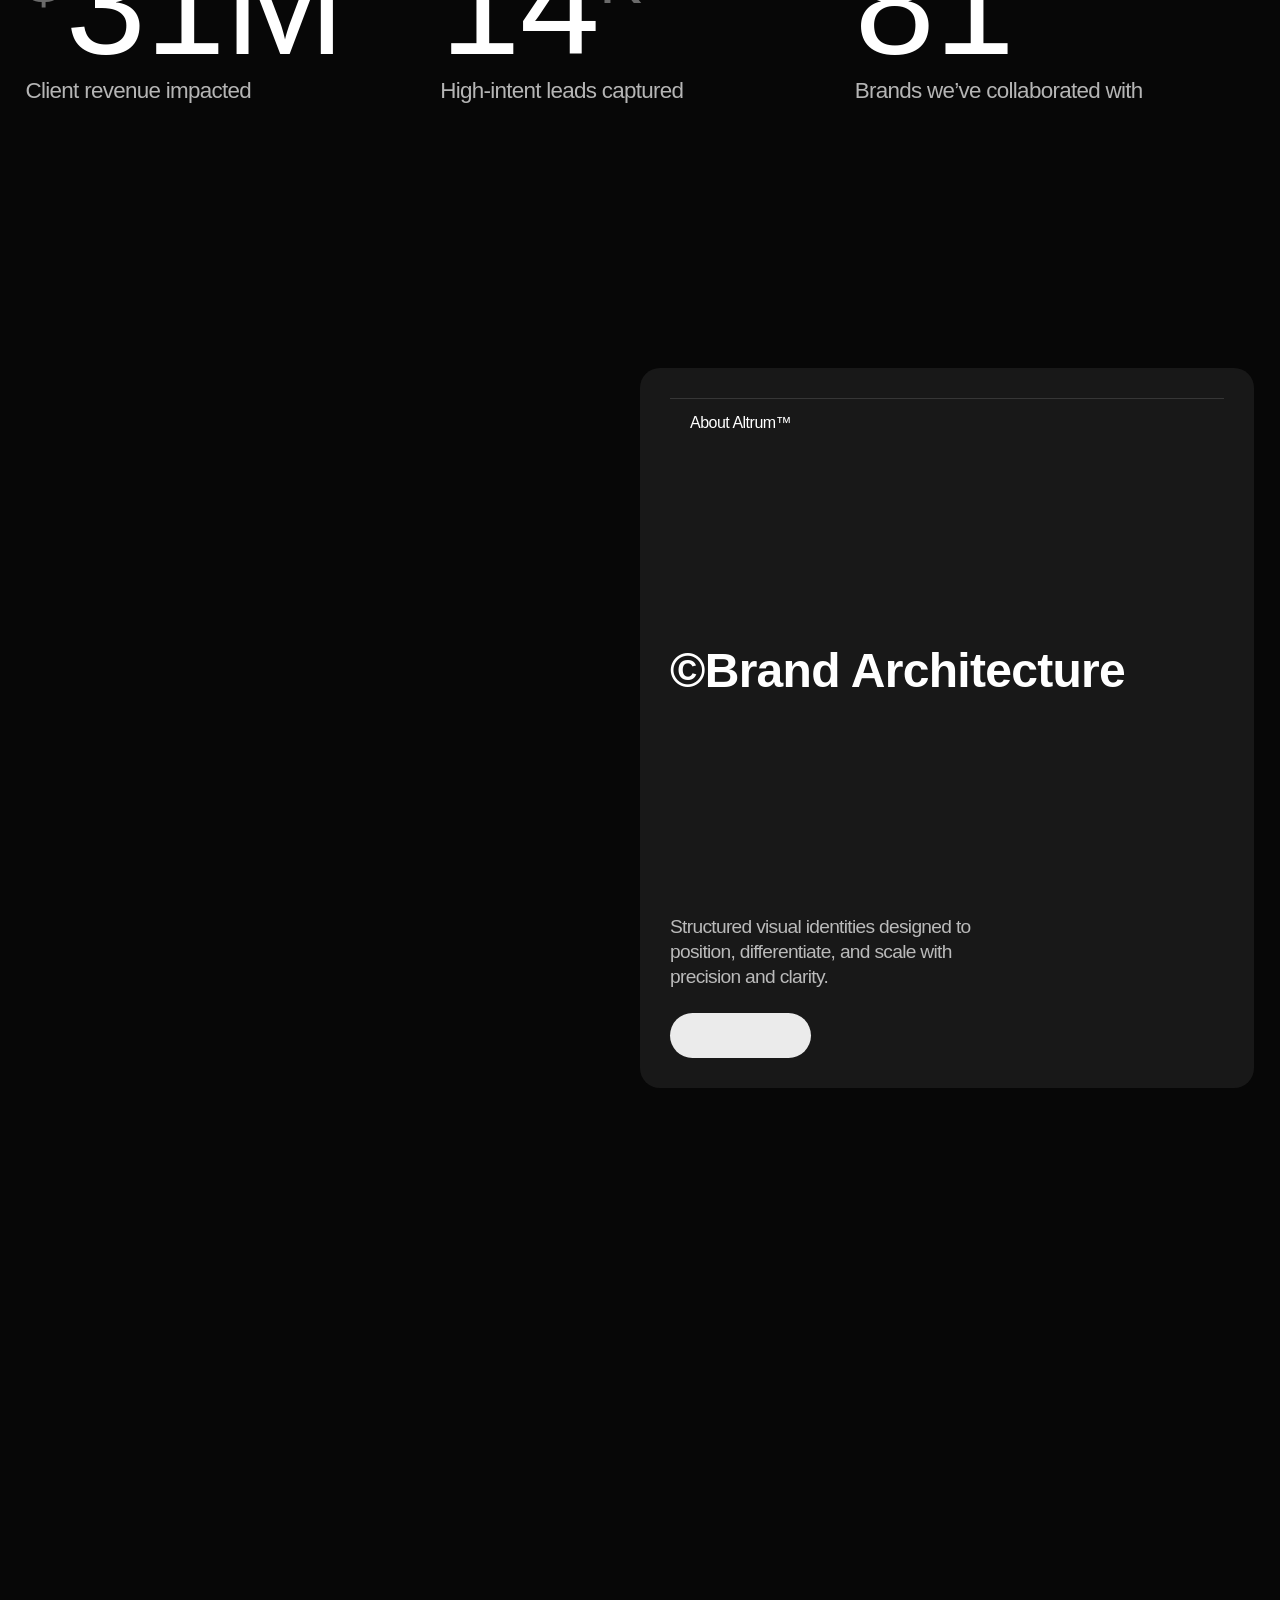
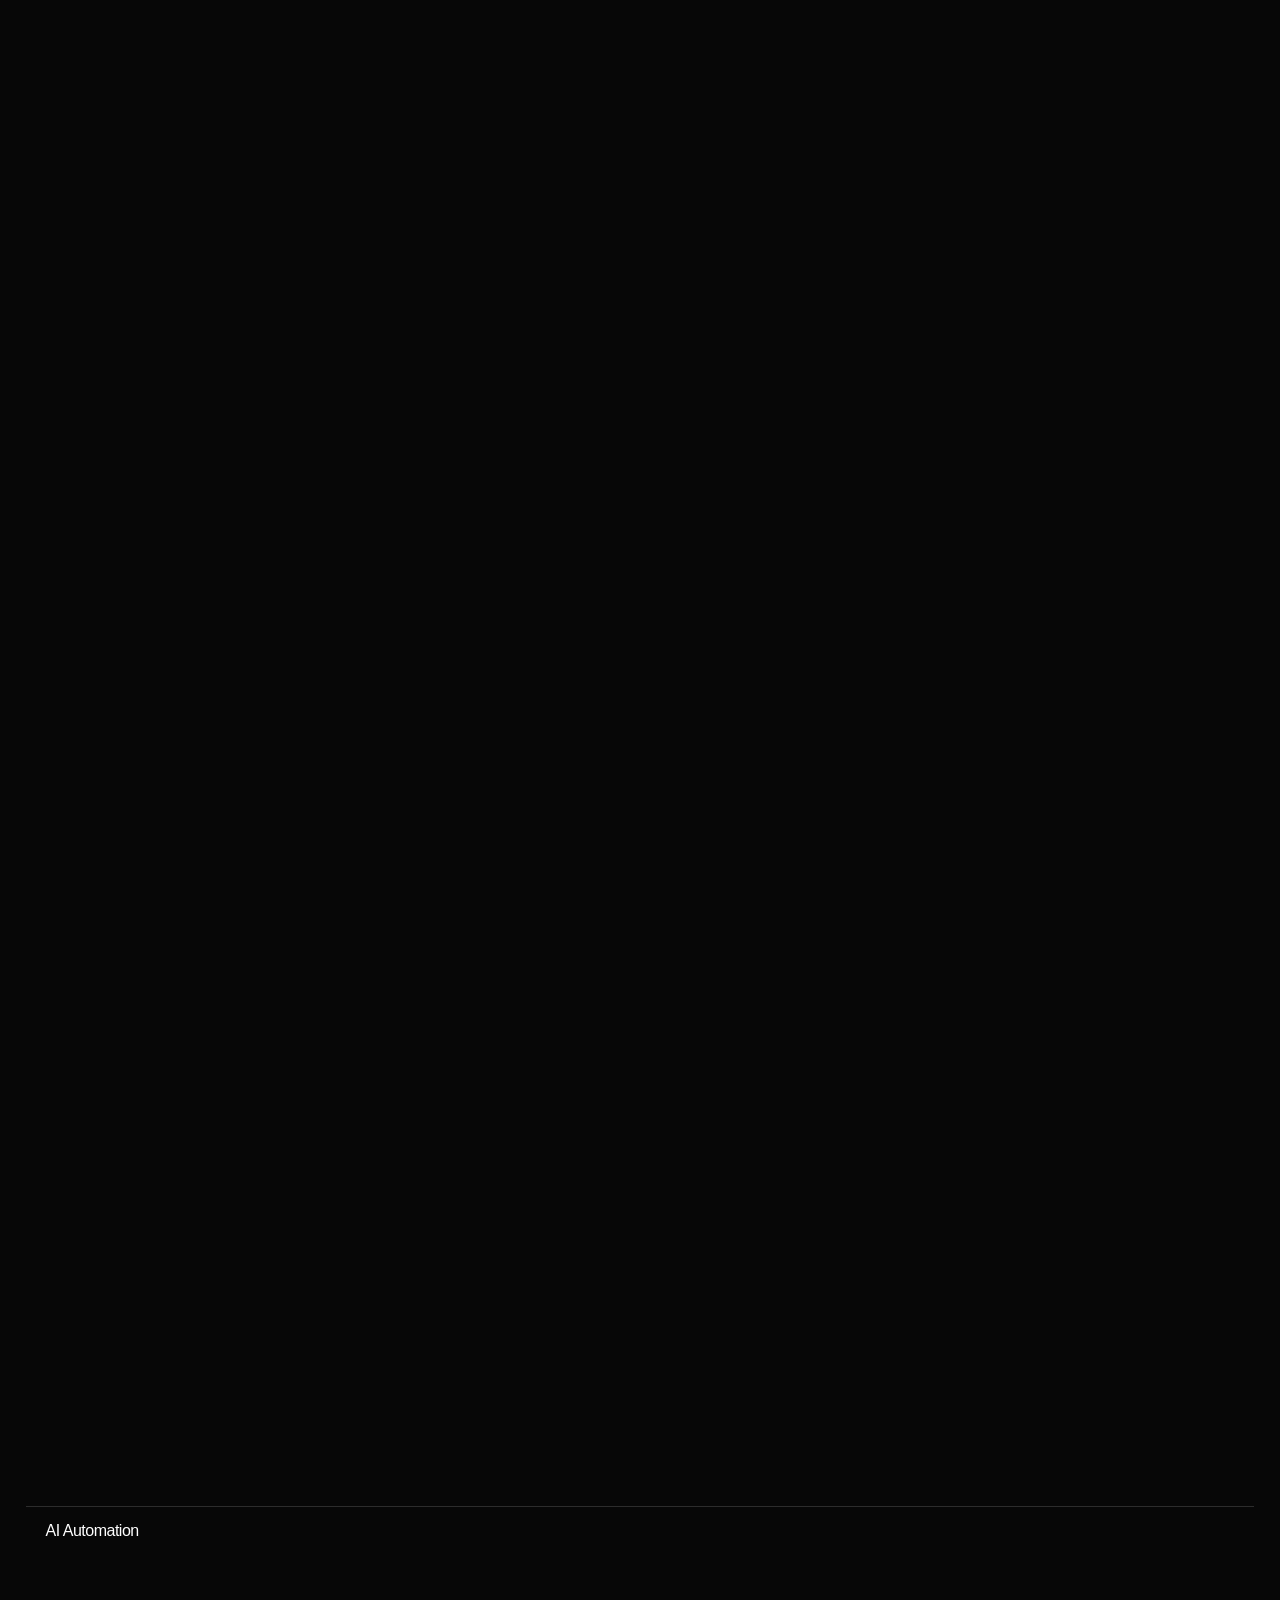
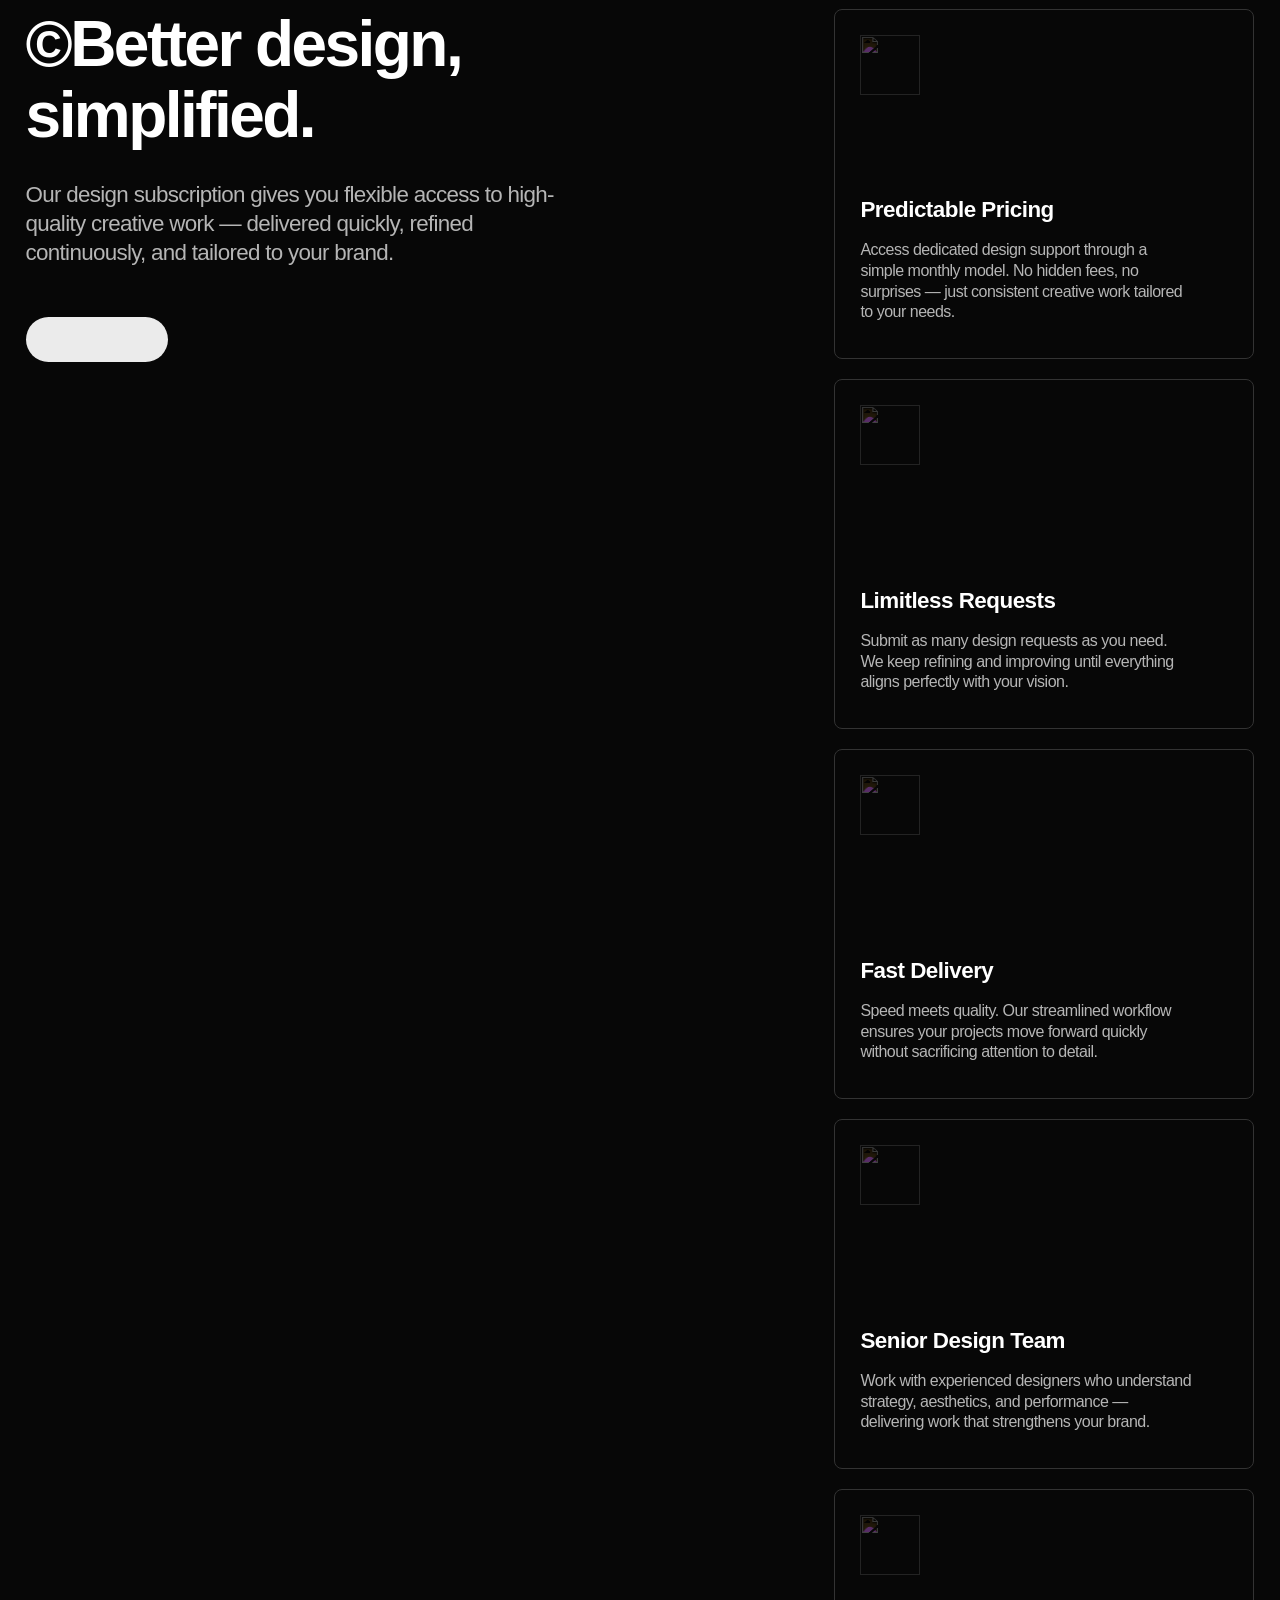
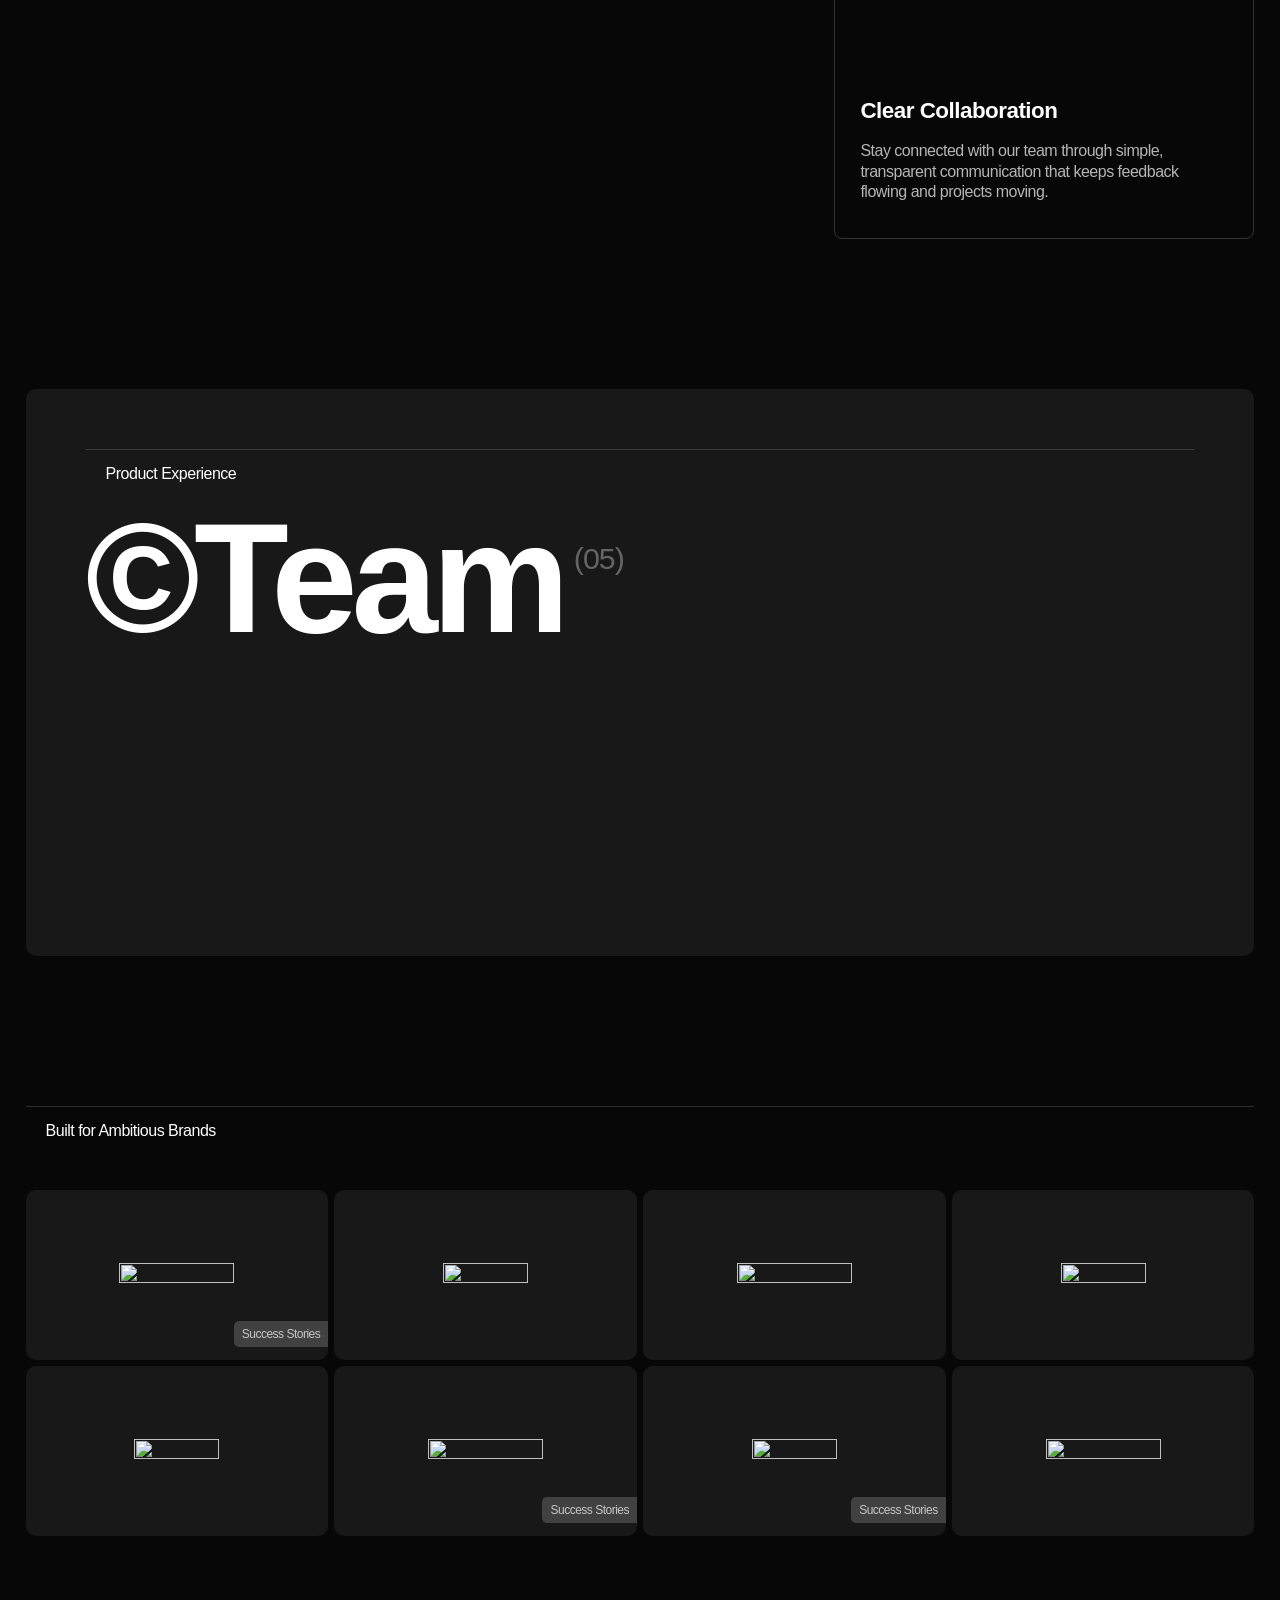
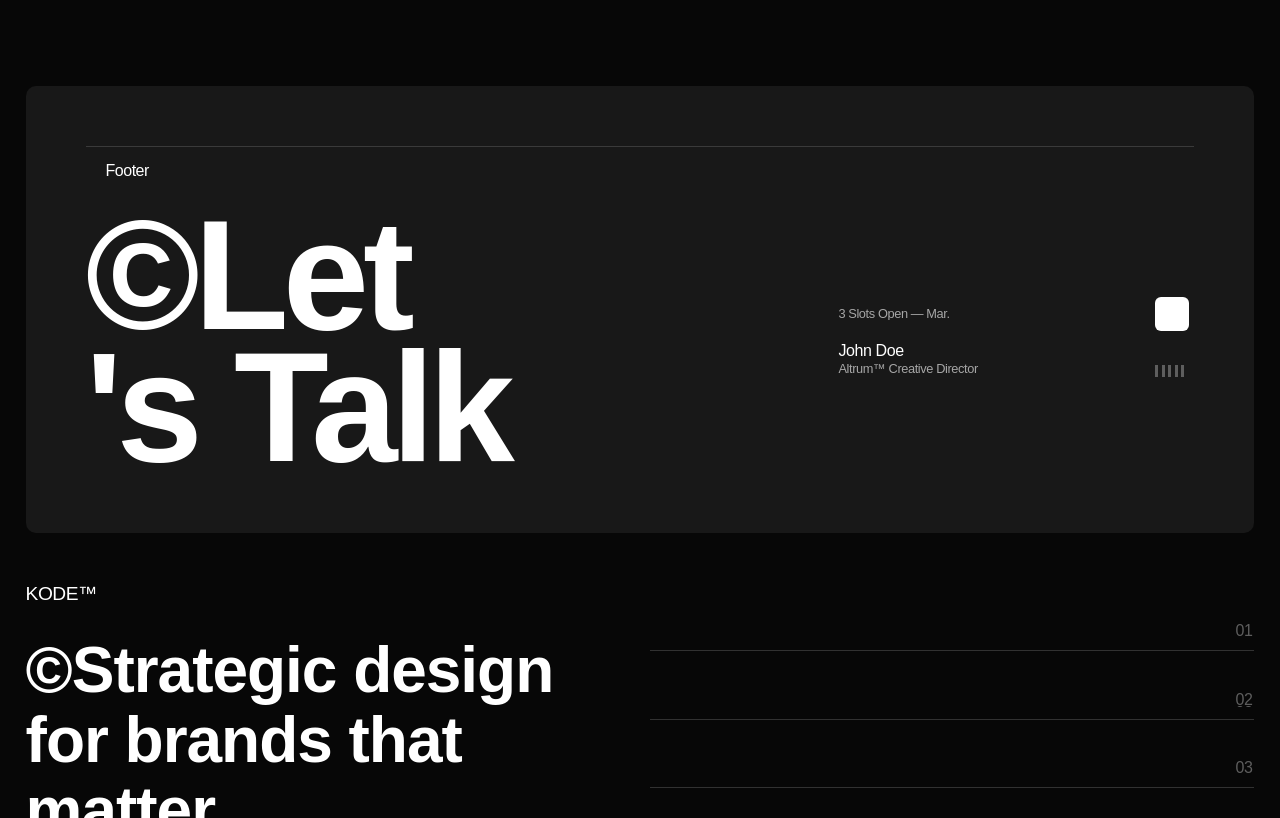
==== commit 8b1d9556: "Update about.html" ====
--- a/about.html
+++ b/about.html
@@ -182,7 +182,6 @@
                                     <div class="line-absolute"></div>
                                 </div>
                             </div>
-                            <div class="number-text">(14)</div>
                         </a>
                         <a href="/kodekruxh/services.html" class="button-link w-inline-block">
                             <div class="button-flex">
@@ -194,7 +193,6 @@
                                     <div class="line-absolute"></div>
                                 </div>
                             </div>
-                            <div class="number-text">(07)</div>
                         </a>
                         <a href="/kodekruxh/contact.html" class="button-link w-inline-block">
                             <div class="button-flex">
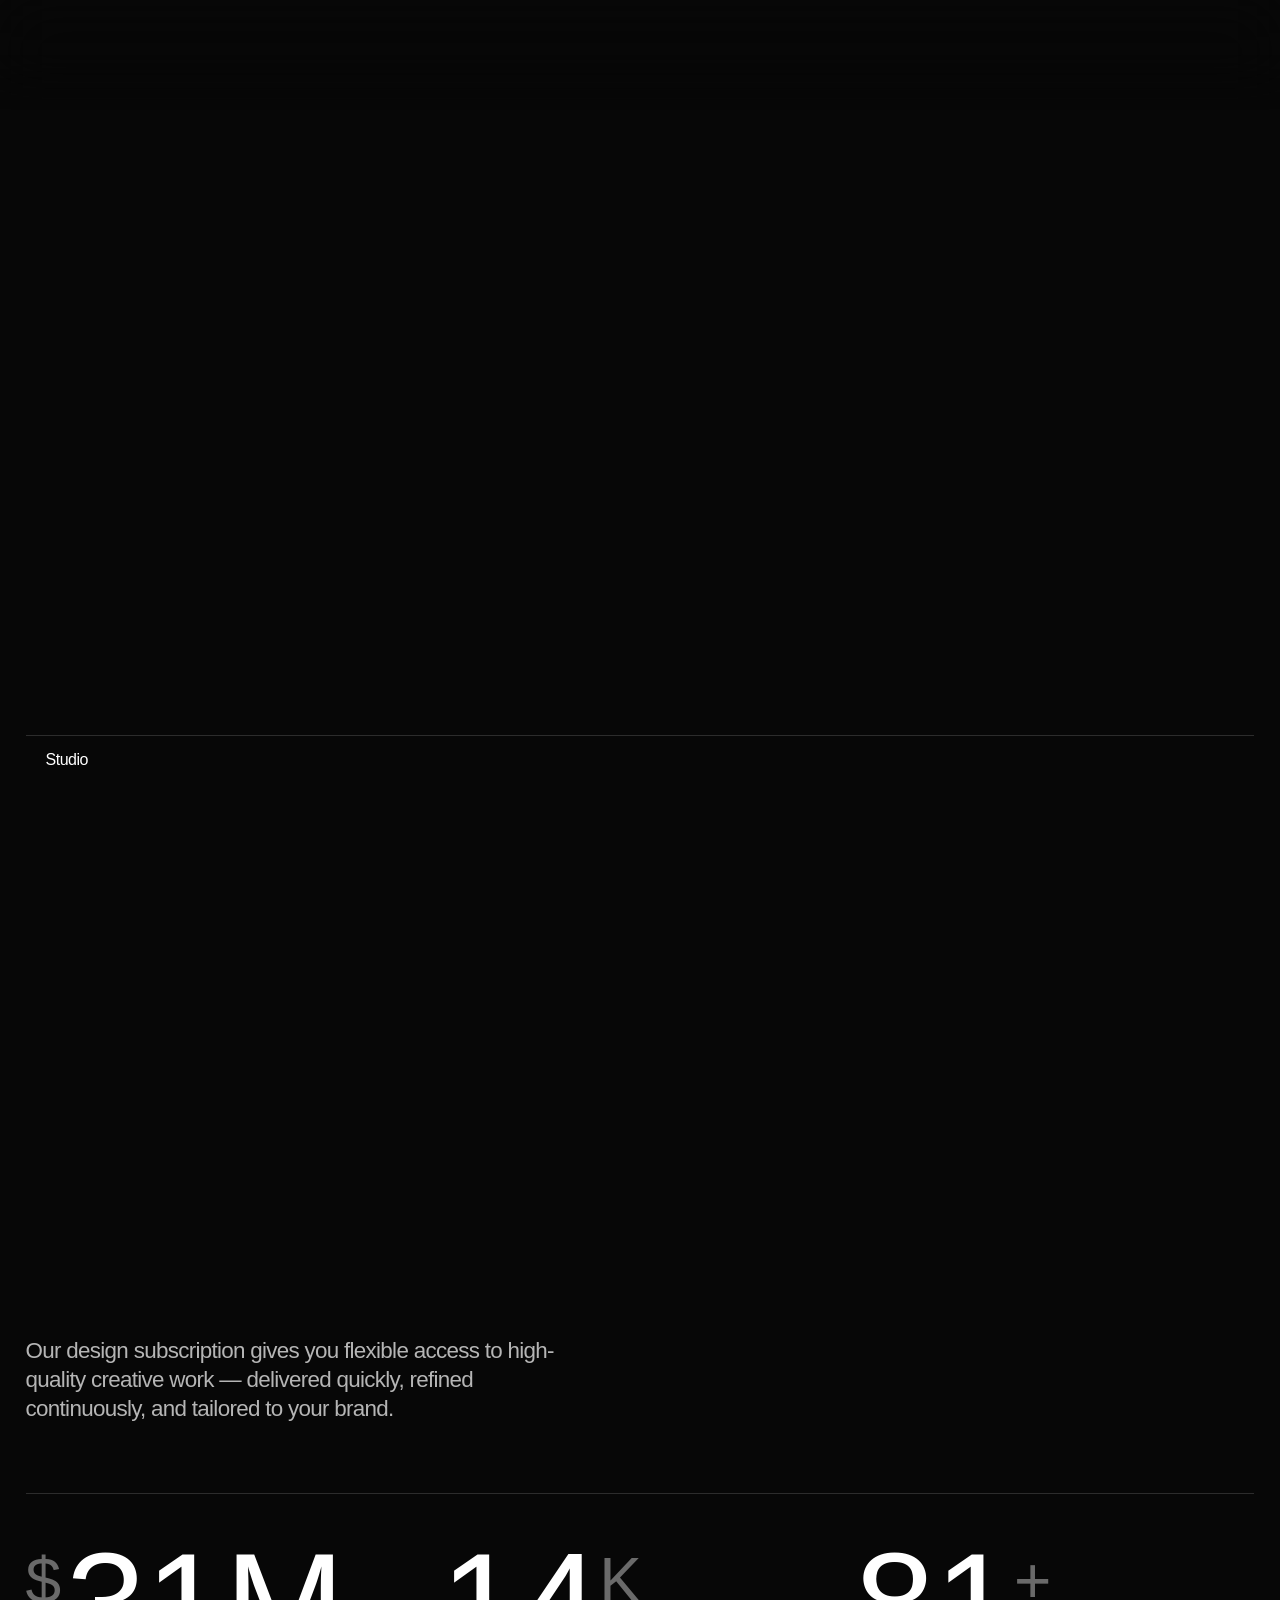
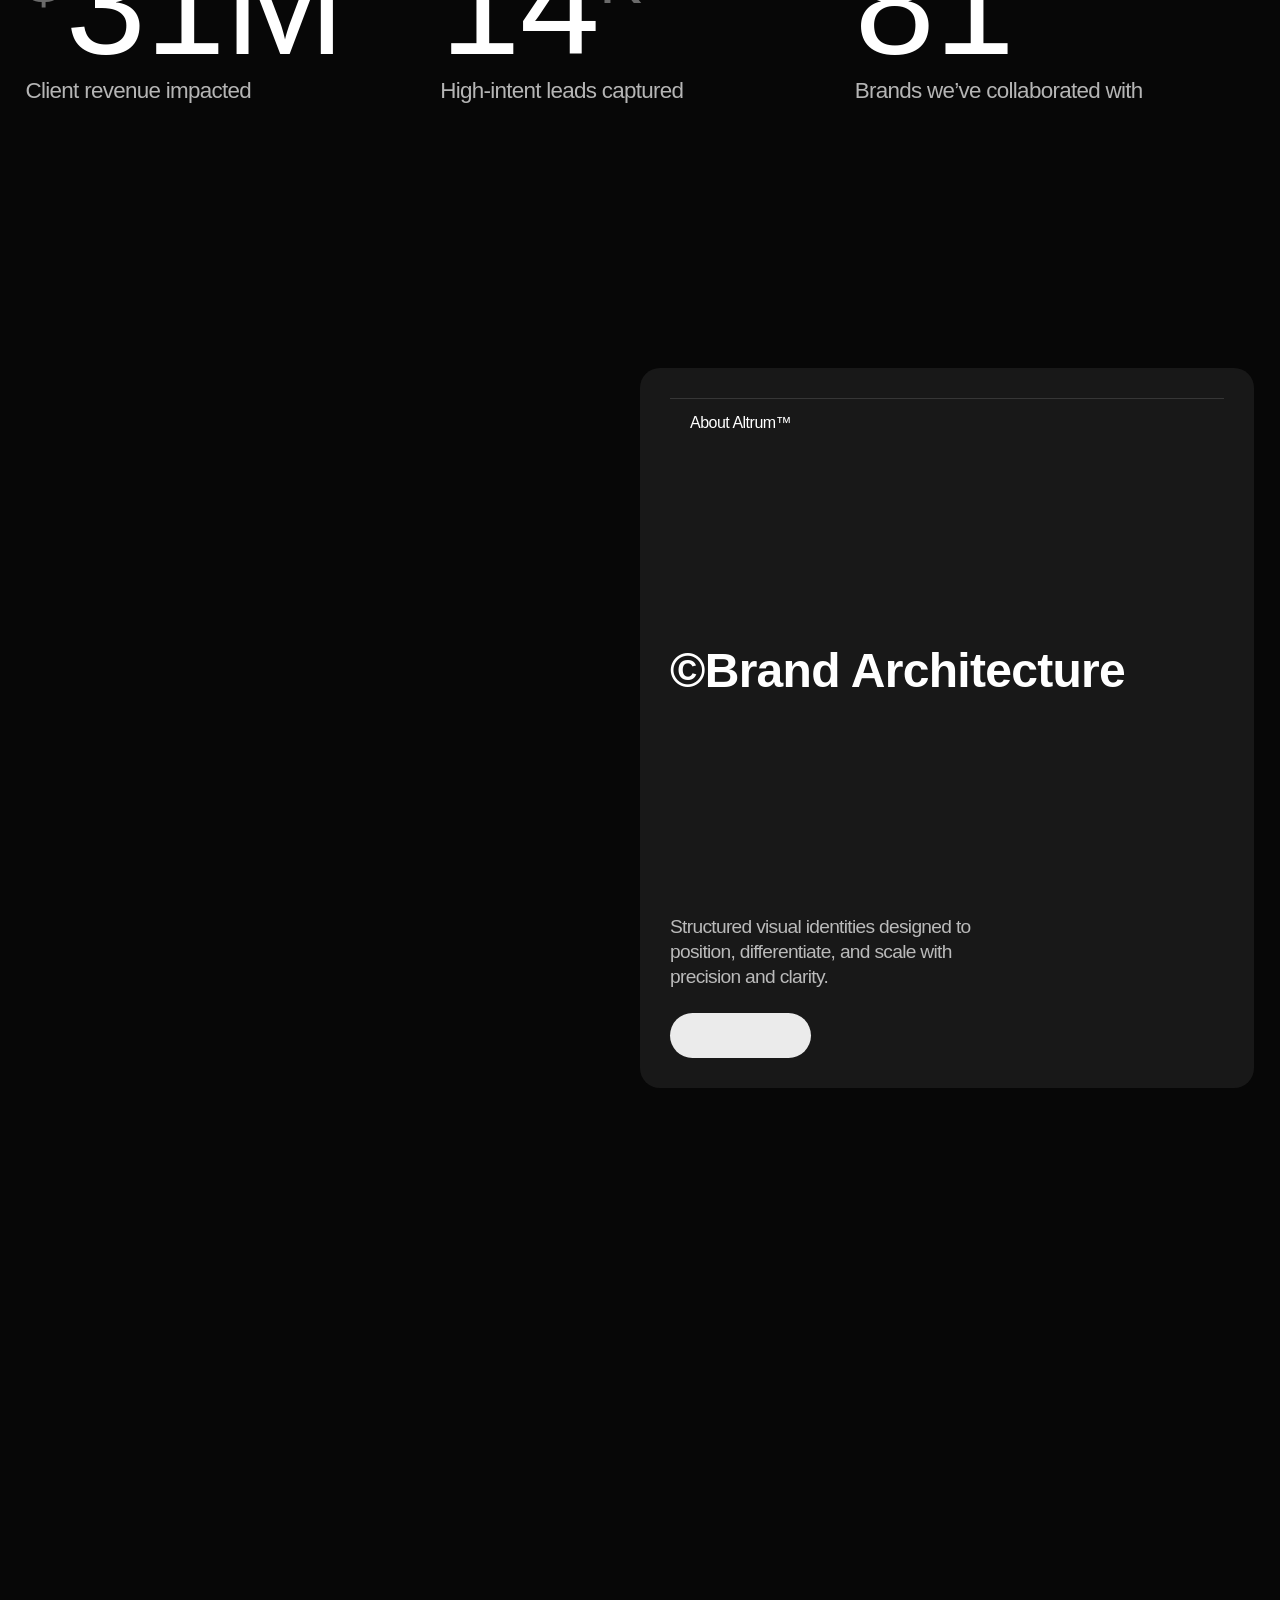
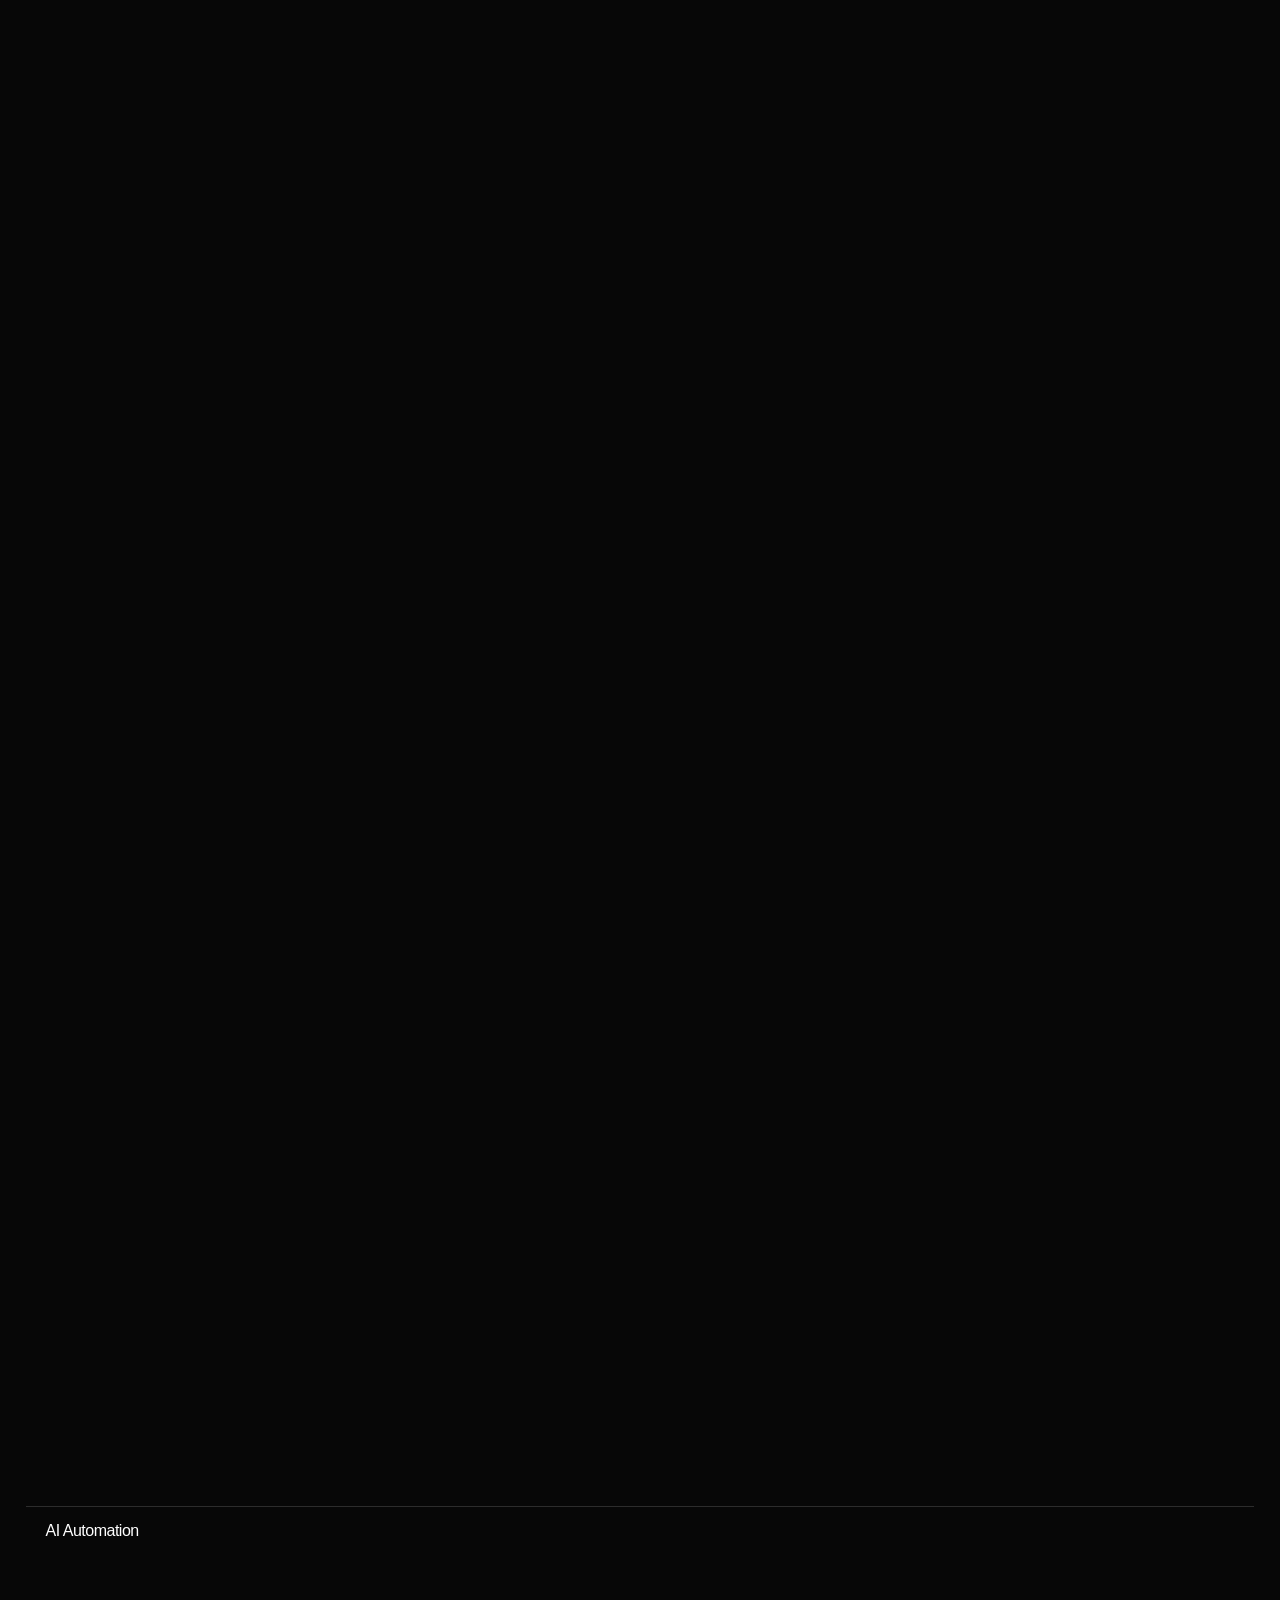
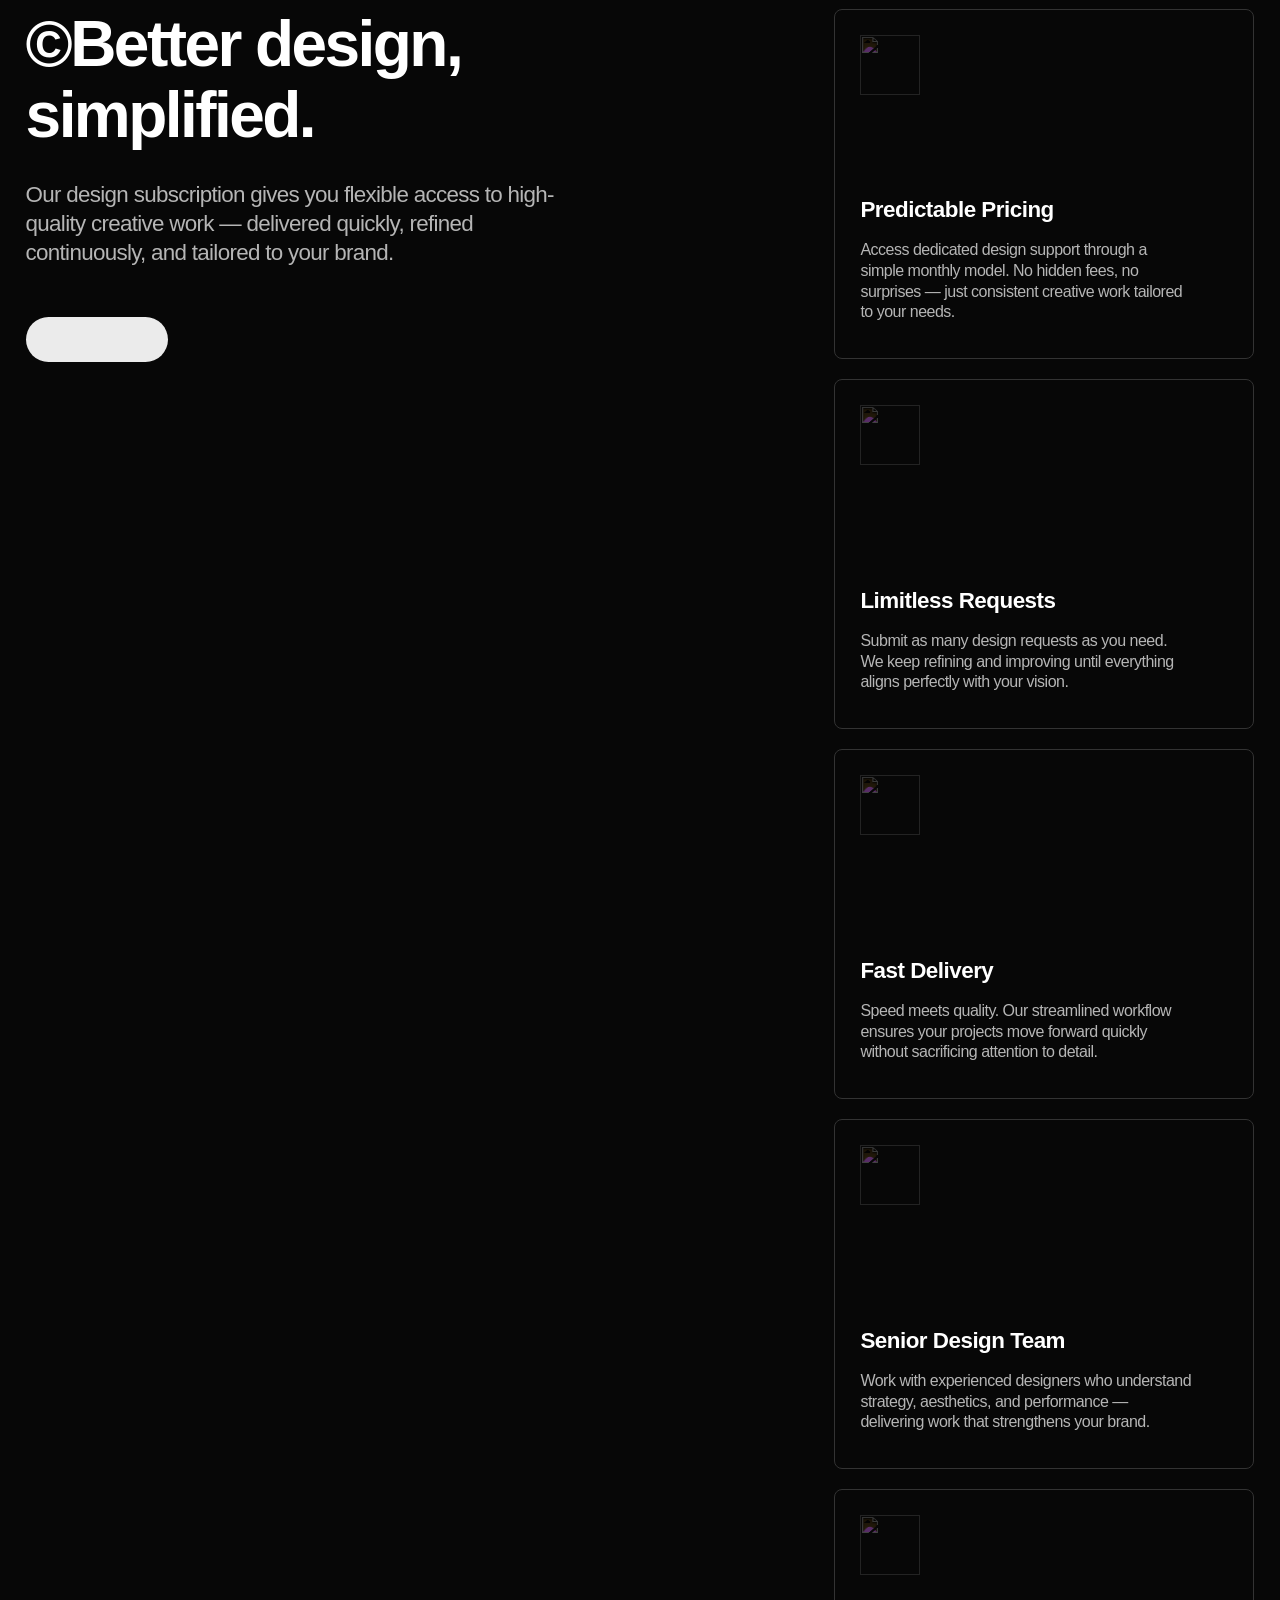
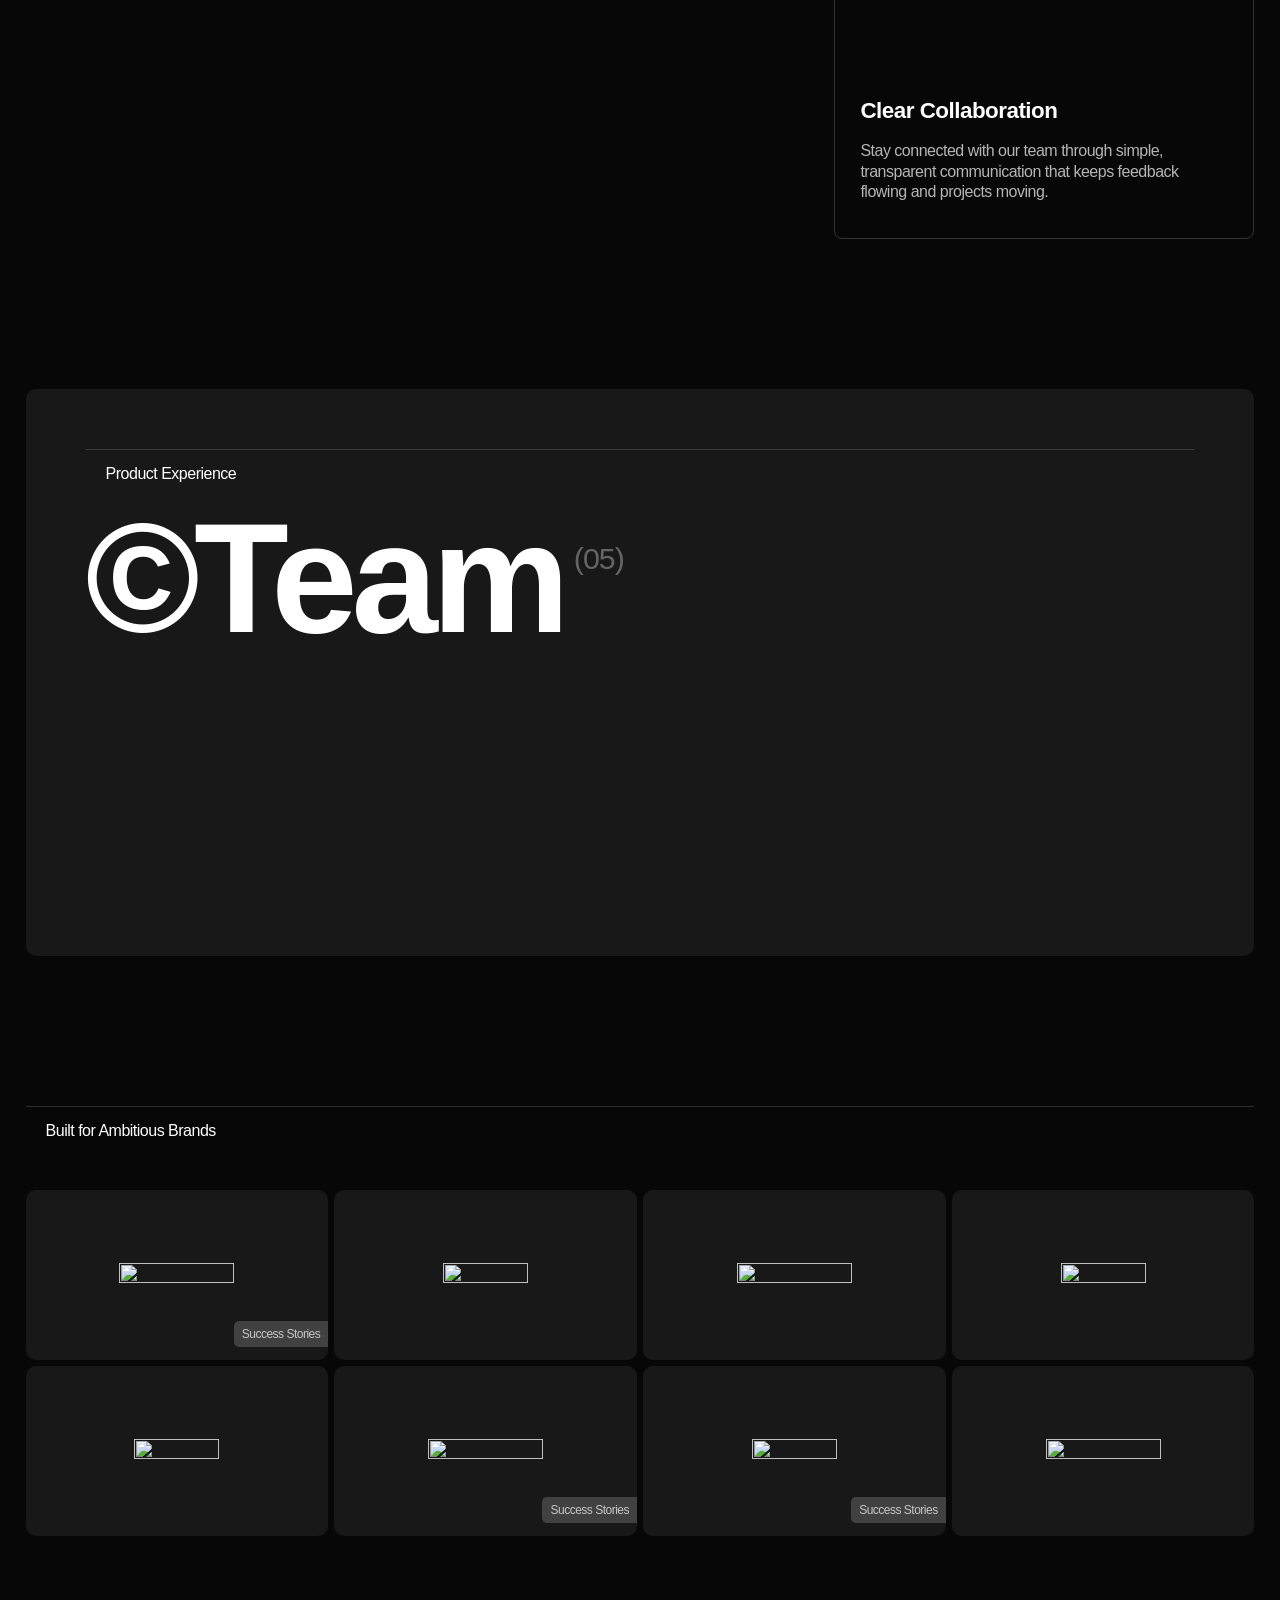
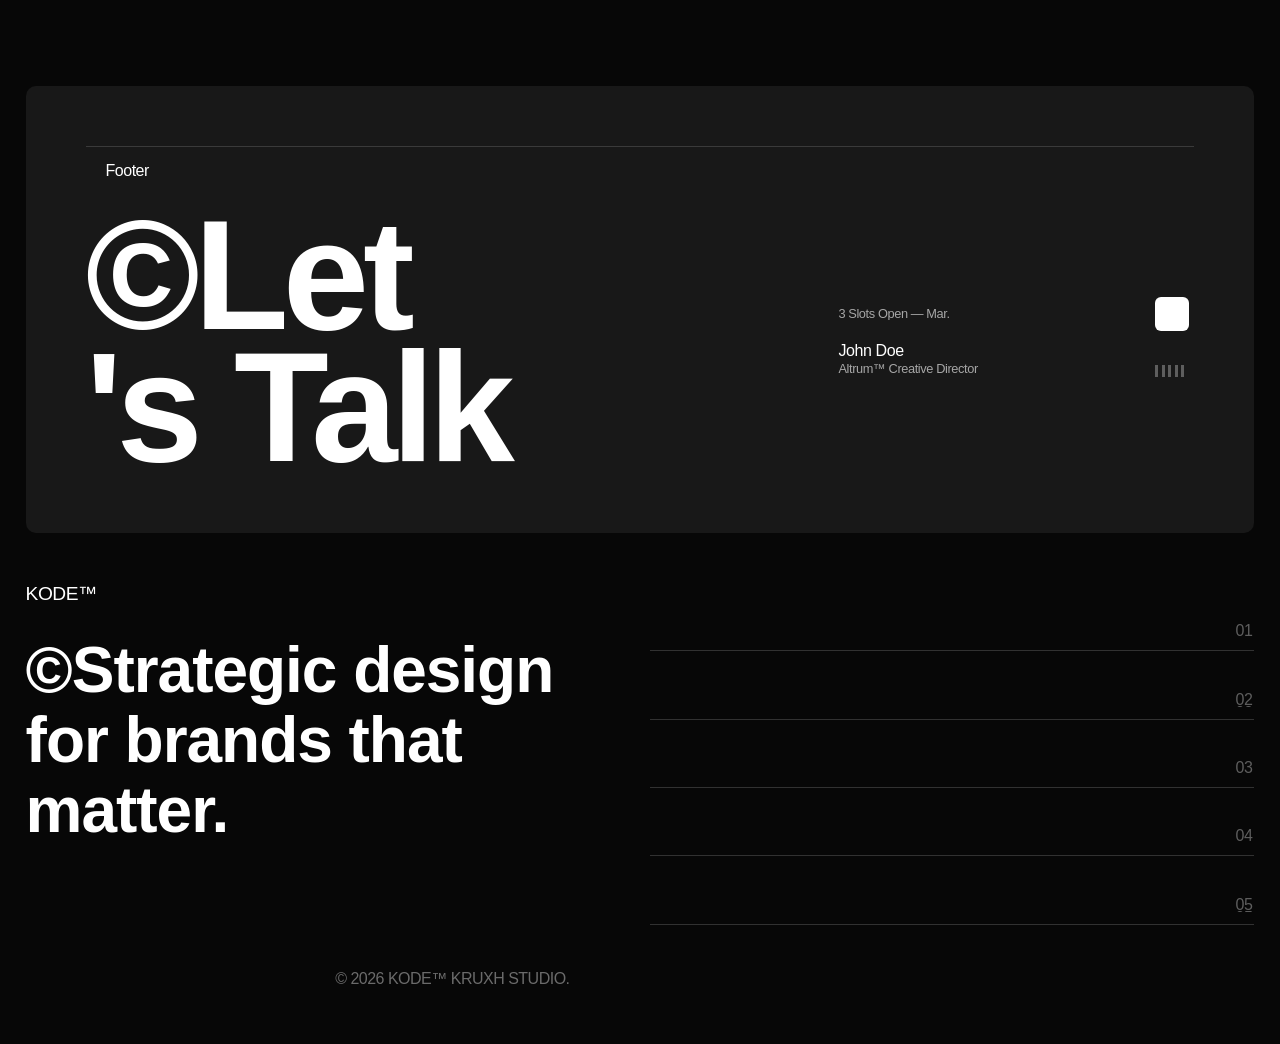
==== commit da10c7dd: "Update about.html" ====
--- a/about.html
+++ b/about.html
@@ -9,7 +9,7 @@
 
         <link href="styles.css" rel="stylesheet" type="text/css"/>
         <style>
-            html.w-mod-js:not(.w-mod-ix3) :is(.line-absolute, .navigation-text-main, .top-text.logo.animated, .fixed-menu, .page-overlay-main, .line-small-divider, .hero-image, .button-small-name, .slot-live-overlay, .blur-div, .big-text-btn, .button-big-line-overlay, .button-big-arrow, .social-tooltip, .testimonials-card, .top-text.gray, .h2._01, .image-animation._02, .text-animation-card._02, .card-text._02, .image-animation._03, .text-animation-card._03, .card-text._03) {
+            html.w-mod-js:not(.w-mod-ix3) :is(.line-absolute, .navigation-text-main, .top-text.logo.animated, .fixed-menu, .page-overlay-main, .line-small-divider, .hero-image, .button-small-name, .slot-live-overlay, .blur-div, .big-text-btn, .button-big-line-overlay, .button-big-arrow, .social-tooltip, .testimonials-card, .top-text.gray, .h2._01, .subhead.slide._01, .subhead.slide._02, .subhead.slide._03, .subhead.slide._04, .loader-text-overflow, .top-text.loader.scale, .logo-loader-overflow, .navigation-top, .hero-content, .image-animation._02, .text-animation-card._02, .card-text._02, .image-animation._03, .text-animation-card._03, .card-text._03, [data-wf-target*='["699ed6f18aceafc086e38a65","668513fa-96bc-a471-9254-1244961a6485"]'], [data-wf-target*='["699ed6f18aceafc086e38a65","ce714b43-ca02-f75e-a30b-e50c0386be7f"]'], [data-wf-target*='["699ed6f18aceafc086e38a65","11f4fc70-8a2d-088c-43e4-29580902aa2d"]'], [data-wf-target*='["699ed6f18aceafc086e38a65","57b5af3e-8de7-1a3d-0bcc-71e02f1dacc5"]']) {
                 visibility: hidden !important;
             }
         </style>
--- a/styles.css
+++ b/styles.css
@@ -169,7 +169,11 @@
 }
 
 w-webflow-badge {
- display: none;  
+ display: none !important; 
+}
+
+template-navigator {
+ display: none !important;  
 }
 
 @font-face {
@@ -4871,40 +4875,12 @@
   width: 95px;
 }
 
-.template-navigator-dropdown-toggle {
-  grid-column-gap: 4px;
-  grid-row-gap: 4px;
-  opacity: 1;
-  color: #fff;
-  letter-spacing: -.6px;
-  border: 1px solid #ffffff45;
-  border-radius: 5px;
-  justify-content: flex-start;
-  align-items: center;
-  padding: 7px 9px;
-  font-weight: 500;
-  display: flex;
-}
-
-.template-navigator-dropdown-toggle:hover {
-  background-color: #222;
-}
-
-.template-navigator-dropdowns {
-  display: flex;
-}
-
 .template-image {
   object-fit: cover;
   border: 1px solid #00000012;
   border-radius: 5px;
   width: 100%;
   height: auto;
-}
-
-.template-navigator-dropdown-list {
-  background-color: #ddd0;
-  bottom: 100%;
 }
 
 .showcase-grid {
@@ -4947,32 +4923,6 @@
   position: relative;
   top: -2px;
   left: -3px;
-}
-
-.template-navigator {
-  z-index: 9997;
-  grid-column-gap: 10px;
-  grid-row-gap: 10px;
-  color: #fff;
-  background-color: #242424;
-  border-radius: 5px;
-  justify-content: center;
-  align-items: center;
-  padding: 8px 10px 8px 8px;
-  display: flex;
-  position: fixed;
-  inset: auto auto 15px 15px;
-}
-
-.template-navigator-pages-wrap {
-  background-color: #242424;
-  border-radius: 5px;
-  width: 900px;
-  min-height: 323px;
-  padding: 15px;
-  position: relative;
-  bottom: 13px;
-  left: -6px;
 }
 
 @media screen and (min-width: 1920px) {
@@ -5453,10 +5403,6 @@
   .logo-image._01 {
     width: 75px;
   }
-
-  .template-navigator {
-    display: none;
-  }
 }
 
 @media screen and (max-width: 767px) {
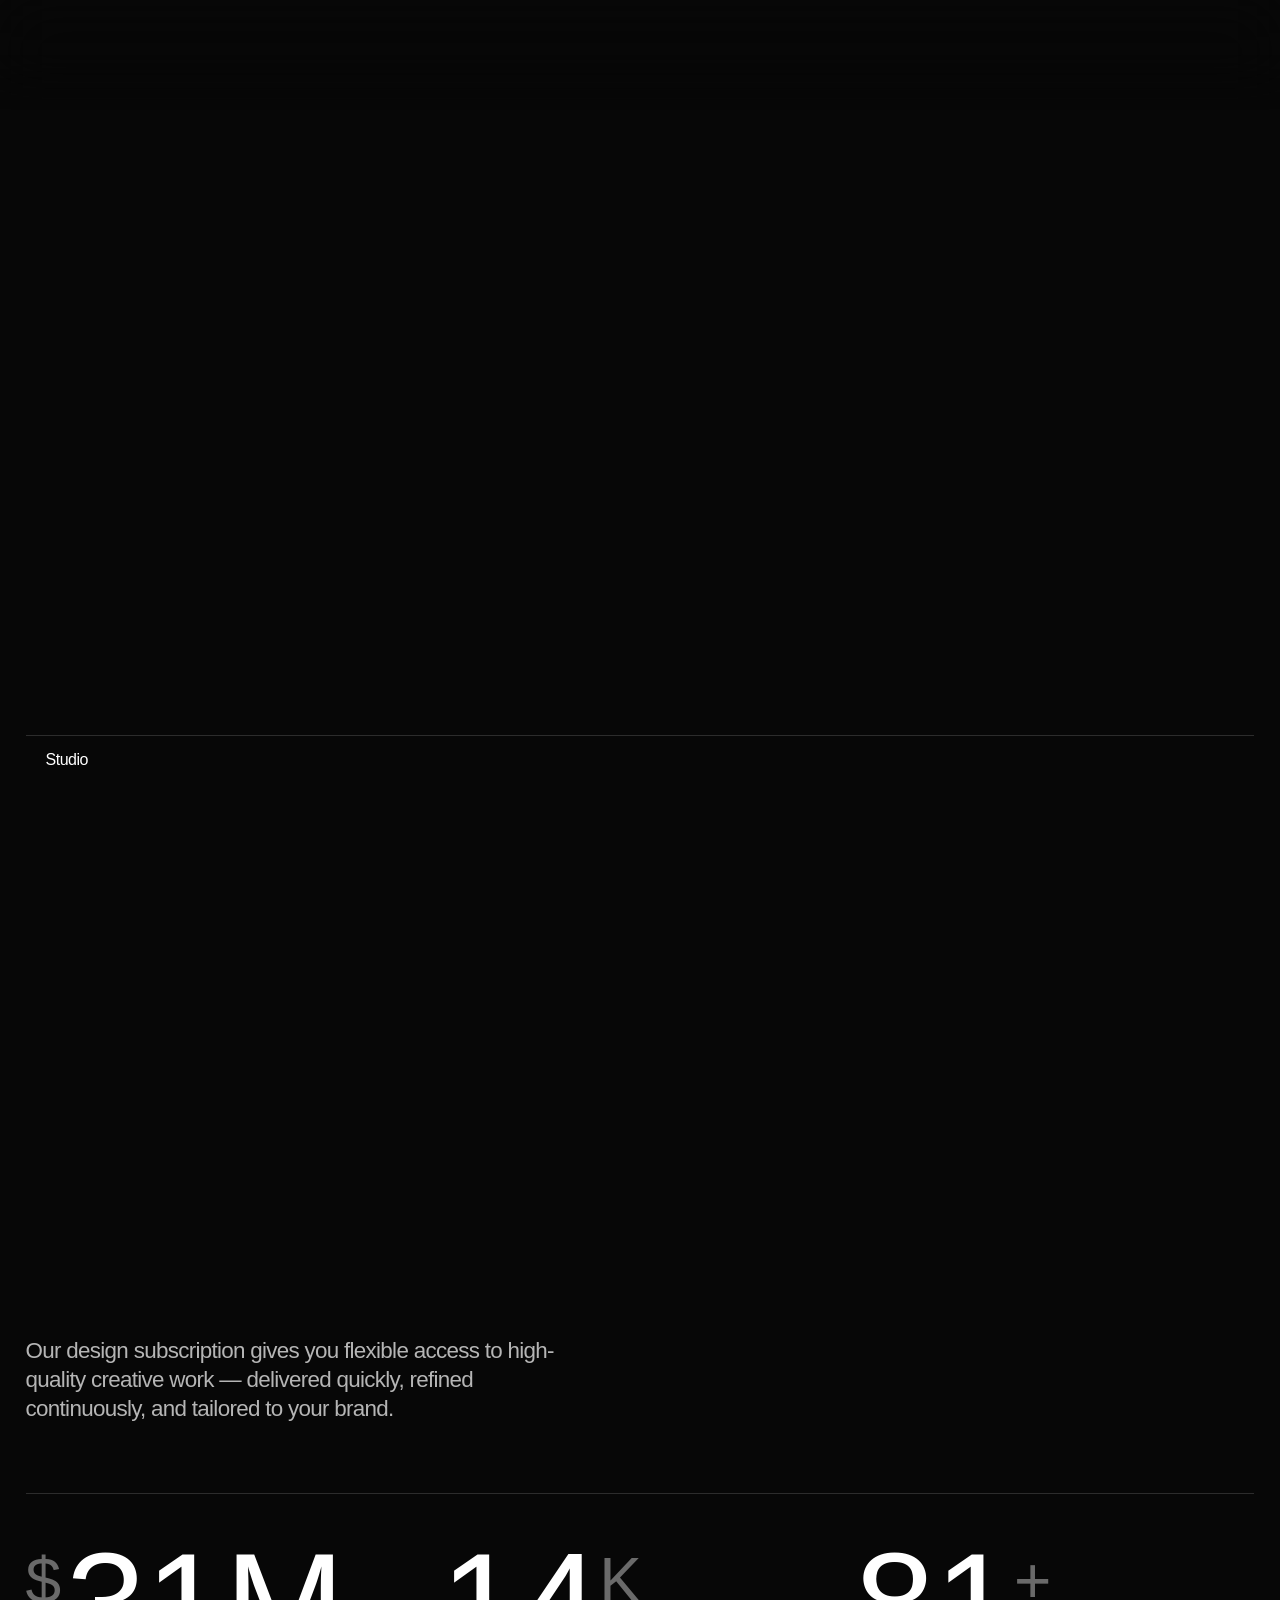
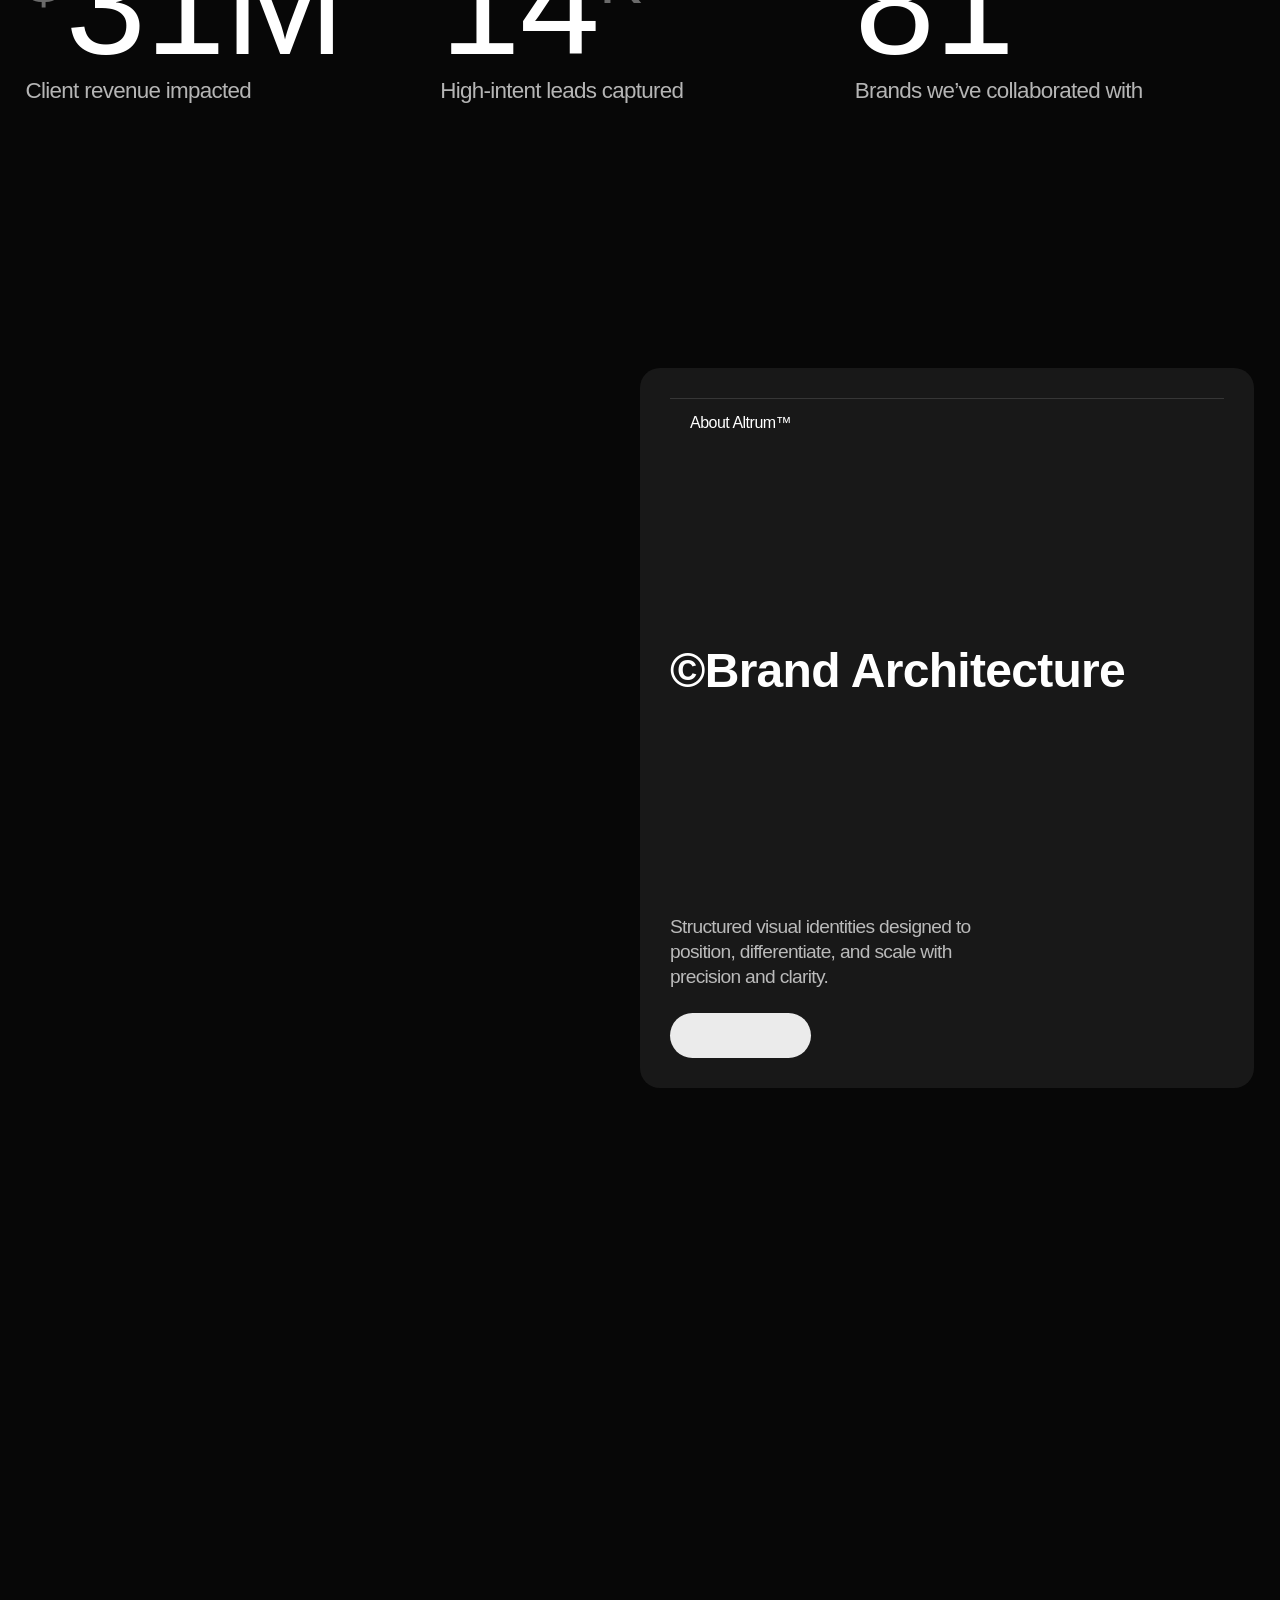
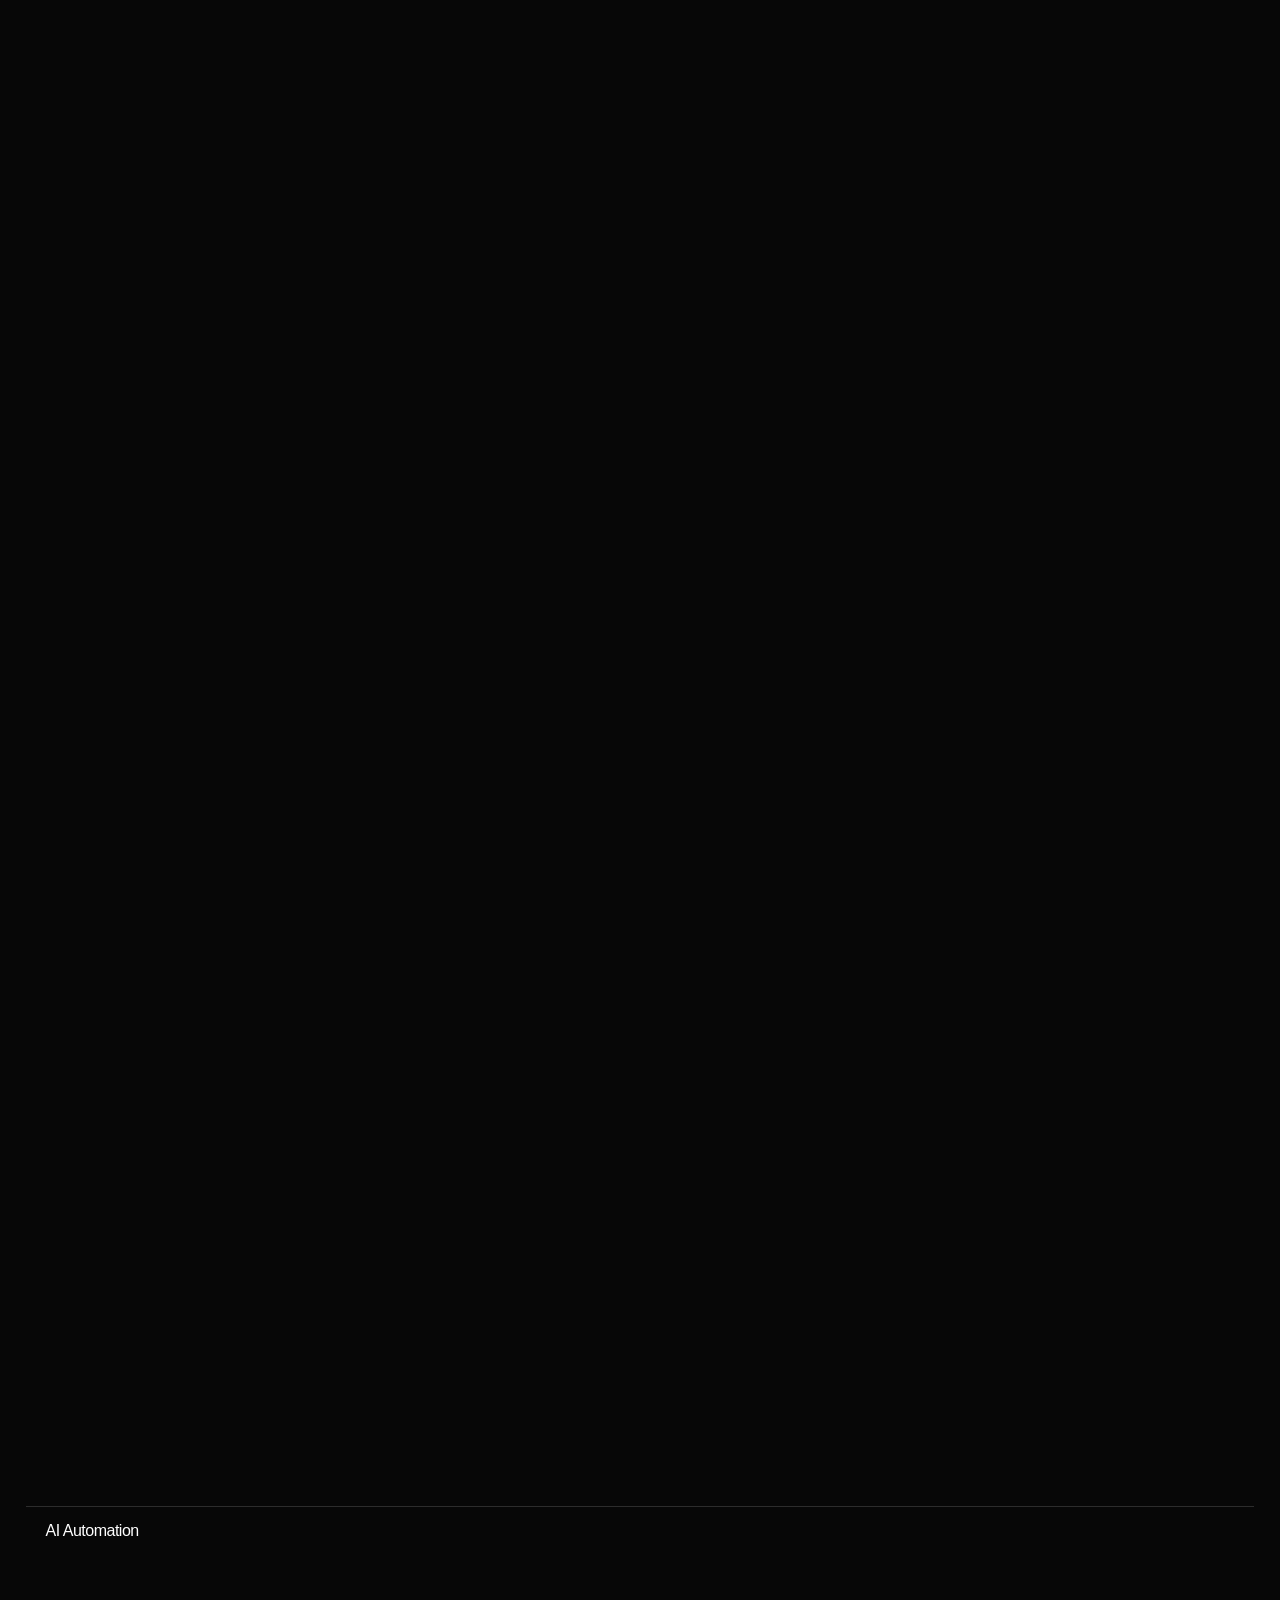
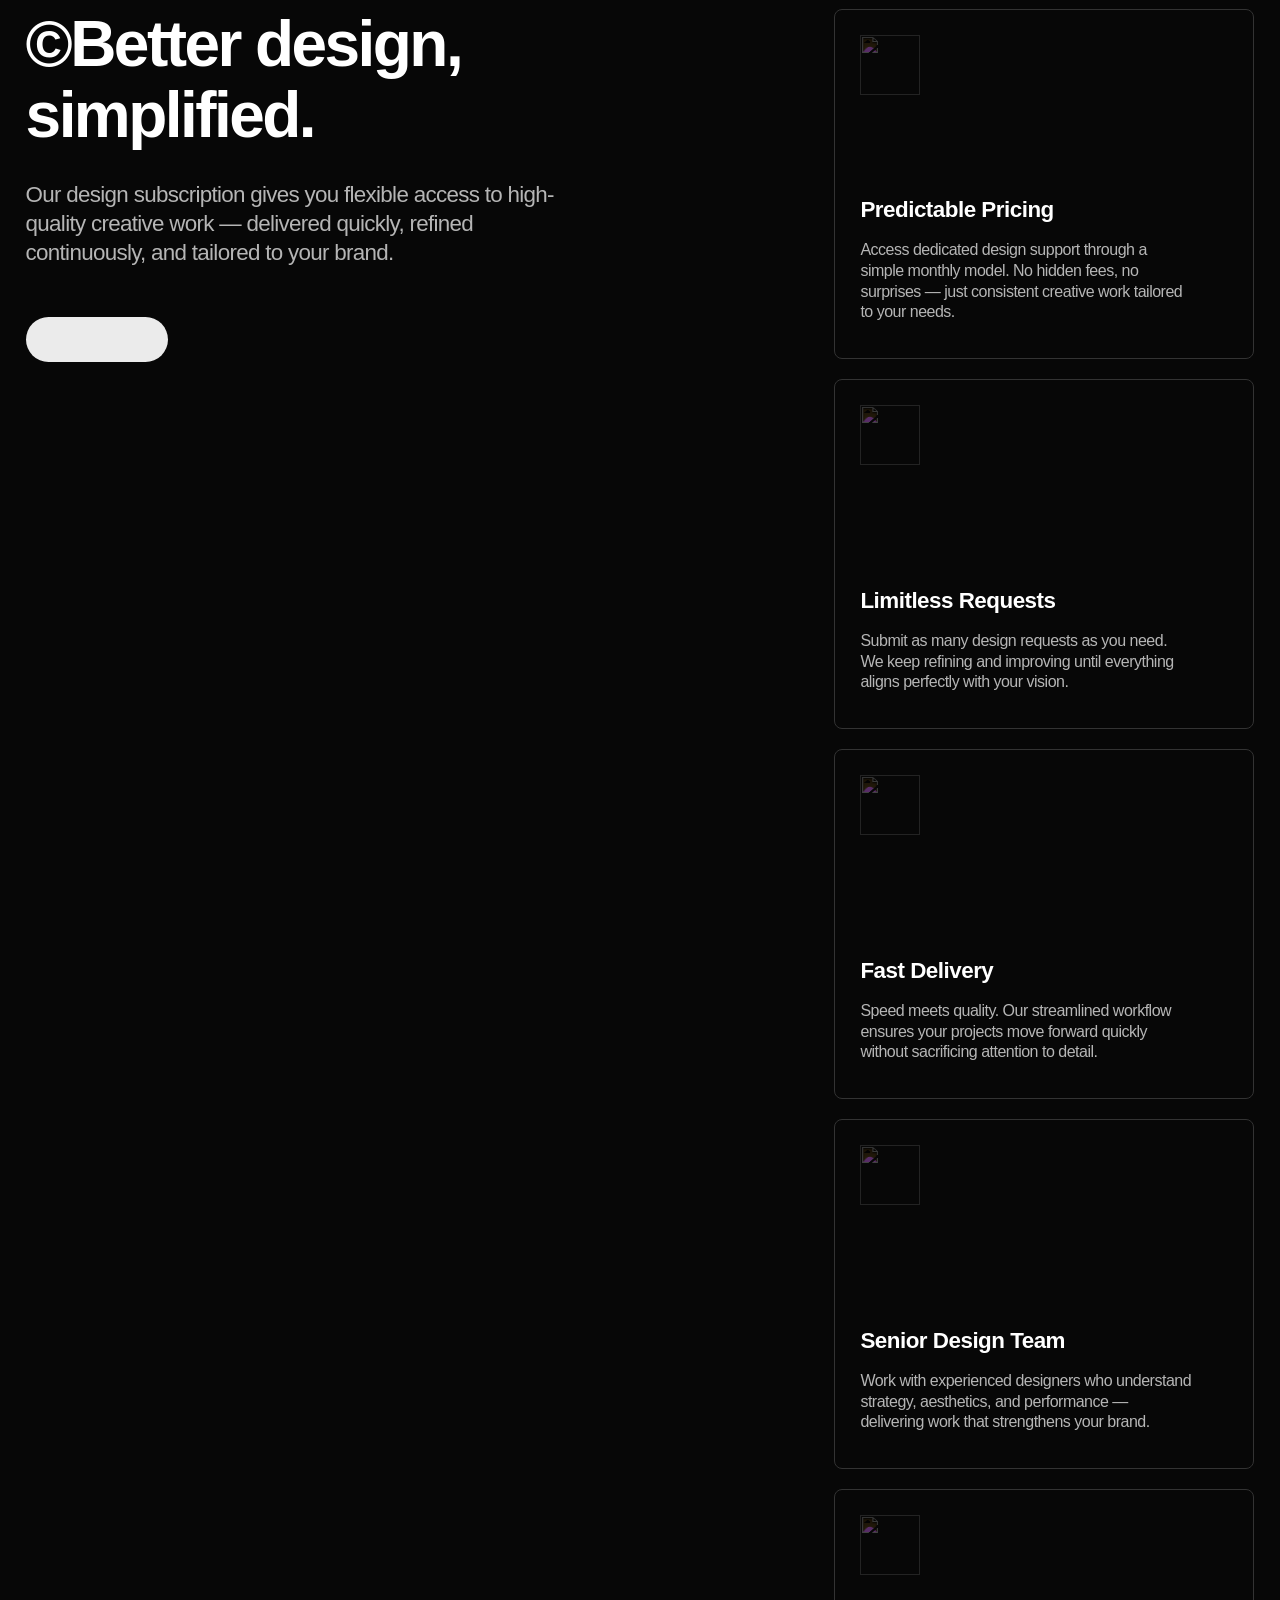
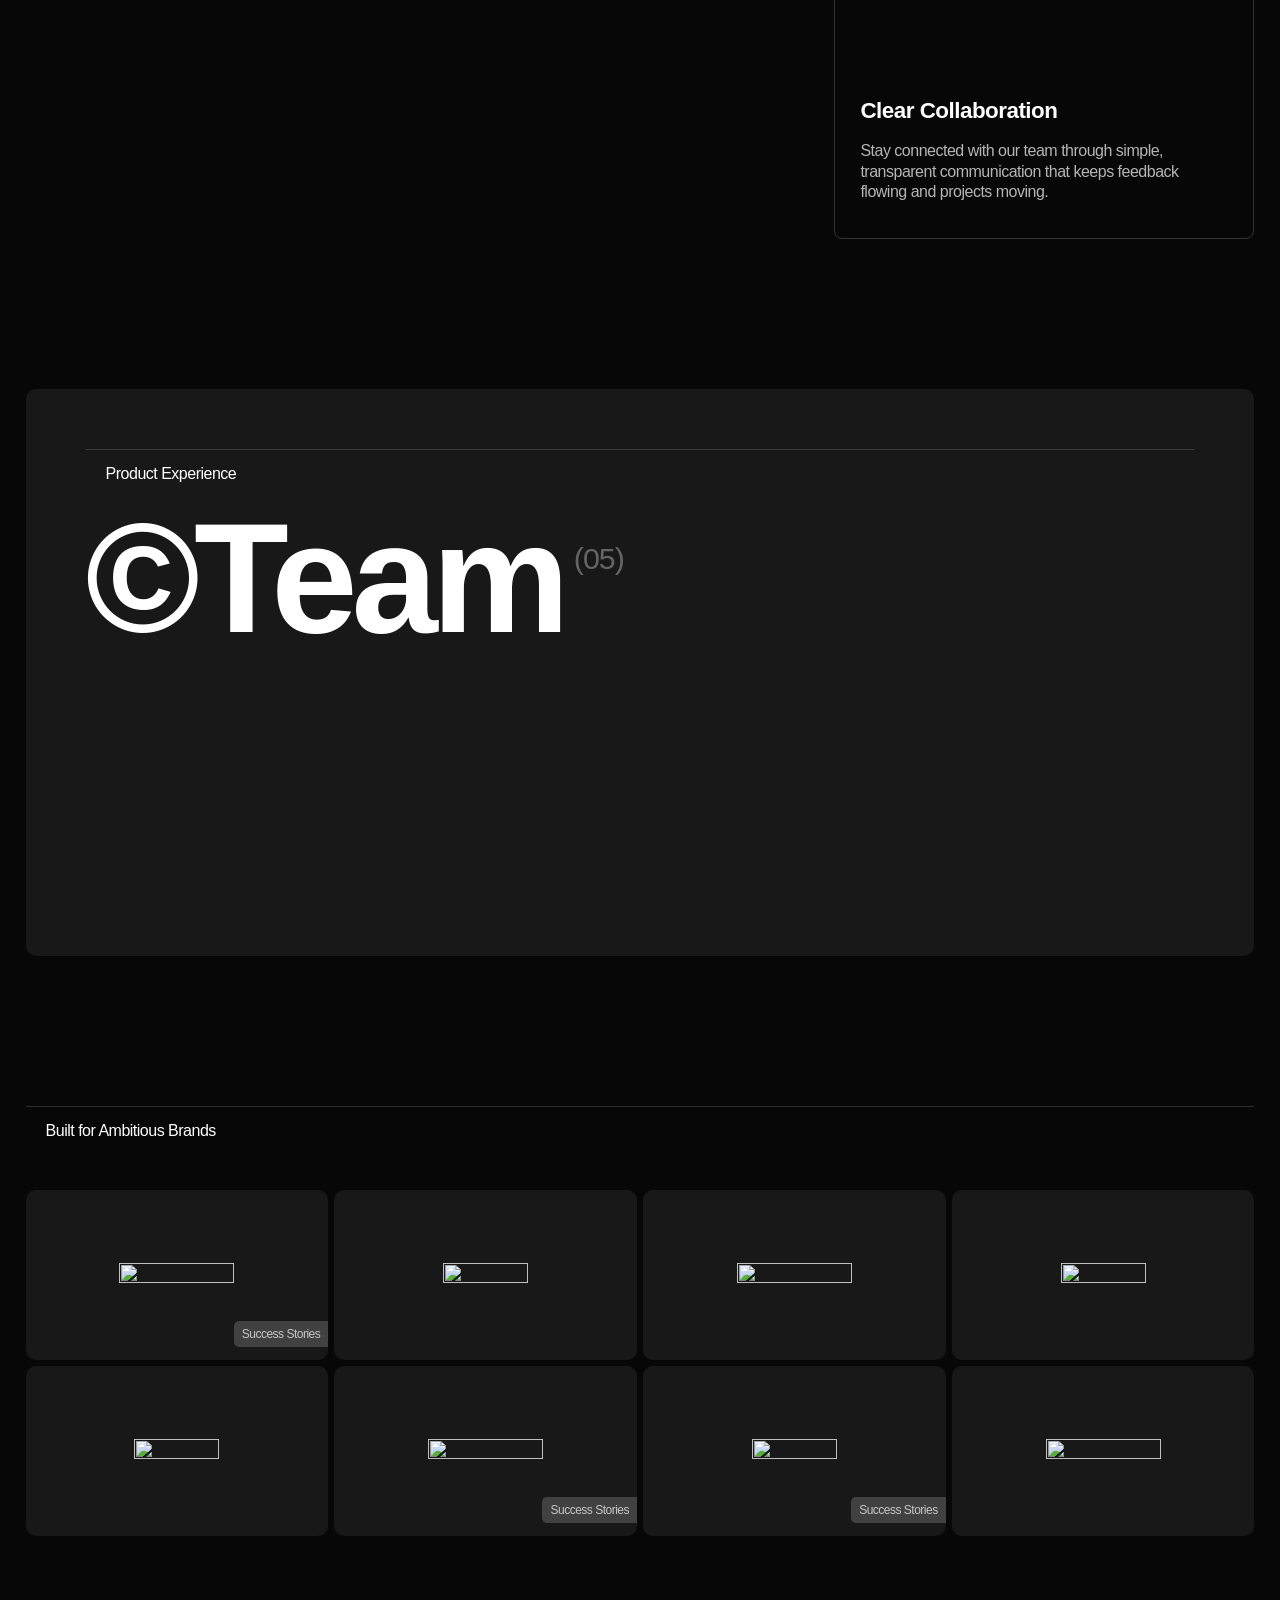
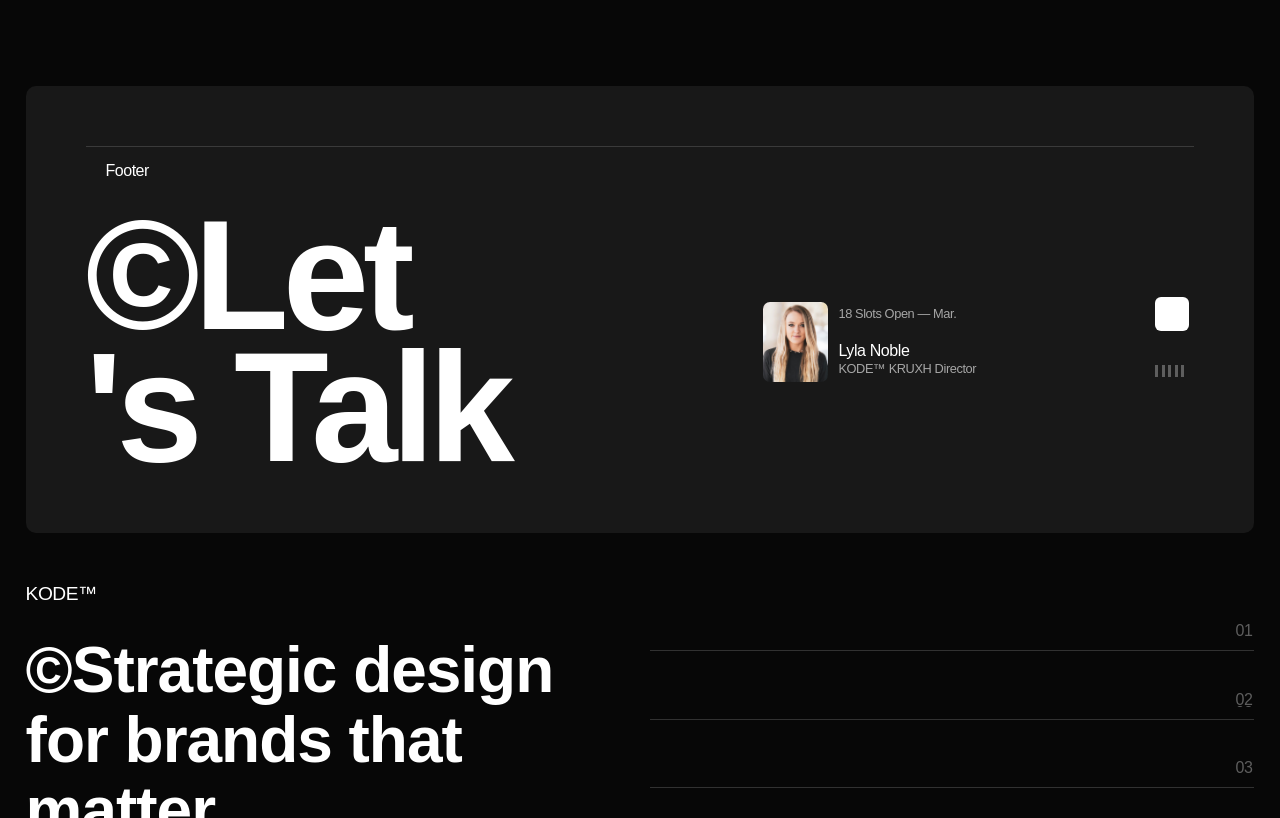
==== commit 6616b629: "Update about.html" ====
--- a/about.html
+++ b/about.html
@@ -137,6 +137,14 @@
                     }
                 ]
             }</script>
+            <script>
+                    document.addEventListener('DOMContentLoaded', (event) => {
+                        const elementsToDelete = document.querySelectorAll('.w-webflow-badge, .template-navigator');
+                        elementsToDelete.forEach(element => {
+                            element.remove();
+                        });
+                    });
+            </script>
     </head>
     <body>
         <div class="blur-effect"></div>
@@ -829,18 +837,18 @@
                             <div class="grid-title make-4">
                                 <h2 class="h1 full-section">©Let &#x27;s Talk</h2>
                                 <div id="w-node-da49b1d2-431a-4e8e-b6c3-f4888cad9fea-8cad9fd8" class="div-block-2">
-                                    <a id="w-node-cfa6b7f9-4425-9fa6-b4f3-9f335bef16b7-5bef16b7" href="/contact" class="contact-team w-inline-block">
+                                    <a id="w-node-cfa6b7f9-4425-9fa6-b4f3-9f335bef16b7-5bef16b7" href="/kodekruxh/contact.html" class="contact-team w-inline-block">
                                         <div class="team-photo">
-                                            <img loading="lazy" src="https://cdn.prod.website-files.com/699ed6f18aceafc086e38a82/69a80e66c49a31679ae575fe_Dramatic%20Blue%20Portrait.webp" alt="" sizes="(max-width: 512px) 100vw, 512px" srcset="https://cdn.prod.website-files.com/699ed6f18aceafc086e38a82/69a80e66c49a31679ae575fe_Dramatic%20Blue%20Portrait-p-500.webp 500w, https://cdn.prod.website-files.com/699ed6f18aceafc086e38a82/69a80e66c49a31679ae575fe_Dramatic%20Blue%20Portrait-p-800.webp 800w, https://cdn.prod.website-files.com/699ed6f18aceafc086e38a82/69a80e66c49a31679ae575fe_Dramatic%20Blue%20Portrait-p-1080.webp 1080w, https://cdn.prod.website-files.com/699ed6f18aceafc086e38a82/69a80e66c49a31679ae575fe_Dramatic%20Blue%20Portrait.webp 1200w" class="img-team"/>
+                                            <img loading="lazy" src="images/lyla-noble.jpg" alt="" sizes="(max-width: 512px) 100vw, 512px" srcset="images/lyla-noble.jpg 500w, images/lyla-noble.jpg 800w, images/lyla-noble.jpg 1080w, images/lyla-noble.jpg 1200w" class="img-team"/>
                                         </div>
                                         <div class="founder-flex">
                                             <div class="founder-overflow">
-                                                <div class="smaller-text _01">3 Slots Open — Mar.</div>
+                                                <div class="smaller-text _01">18 Slots Open — Mar.</div>
                                                 <div class="smaller-text _01">Contact us</div>
                                             </div>
                                             <div class="small-flex">
-                                                <div>John Doe</div>
-                                                <div class="smaller-text">Altrum™ Creative Director</div>
+                                                <div>Lyla Noble</div>
+                                                <div class="smaller-text">KODE™ KRUXH Director</div>
                                             </div>
                                         </div>
                                         <div class="arrow-wrapper">
